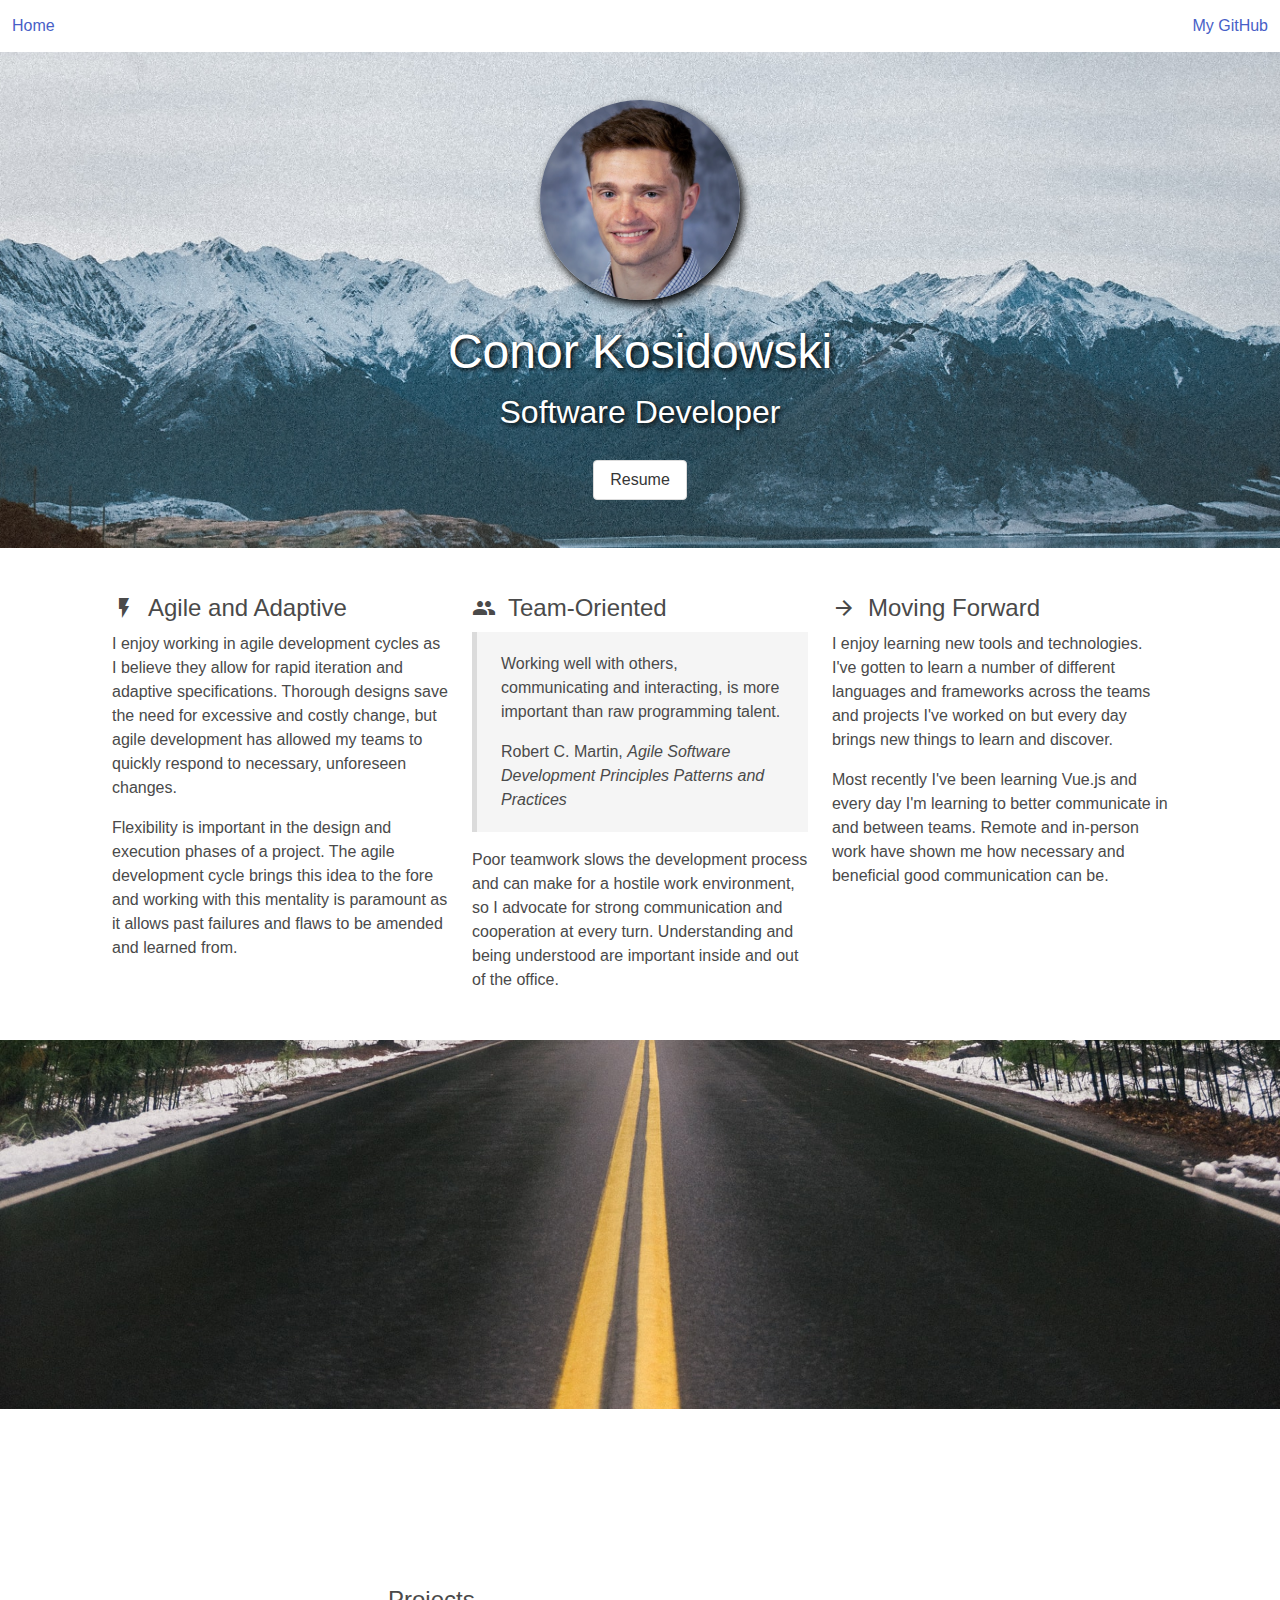
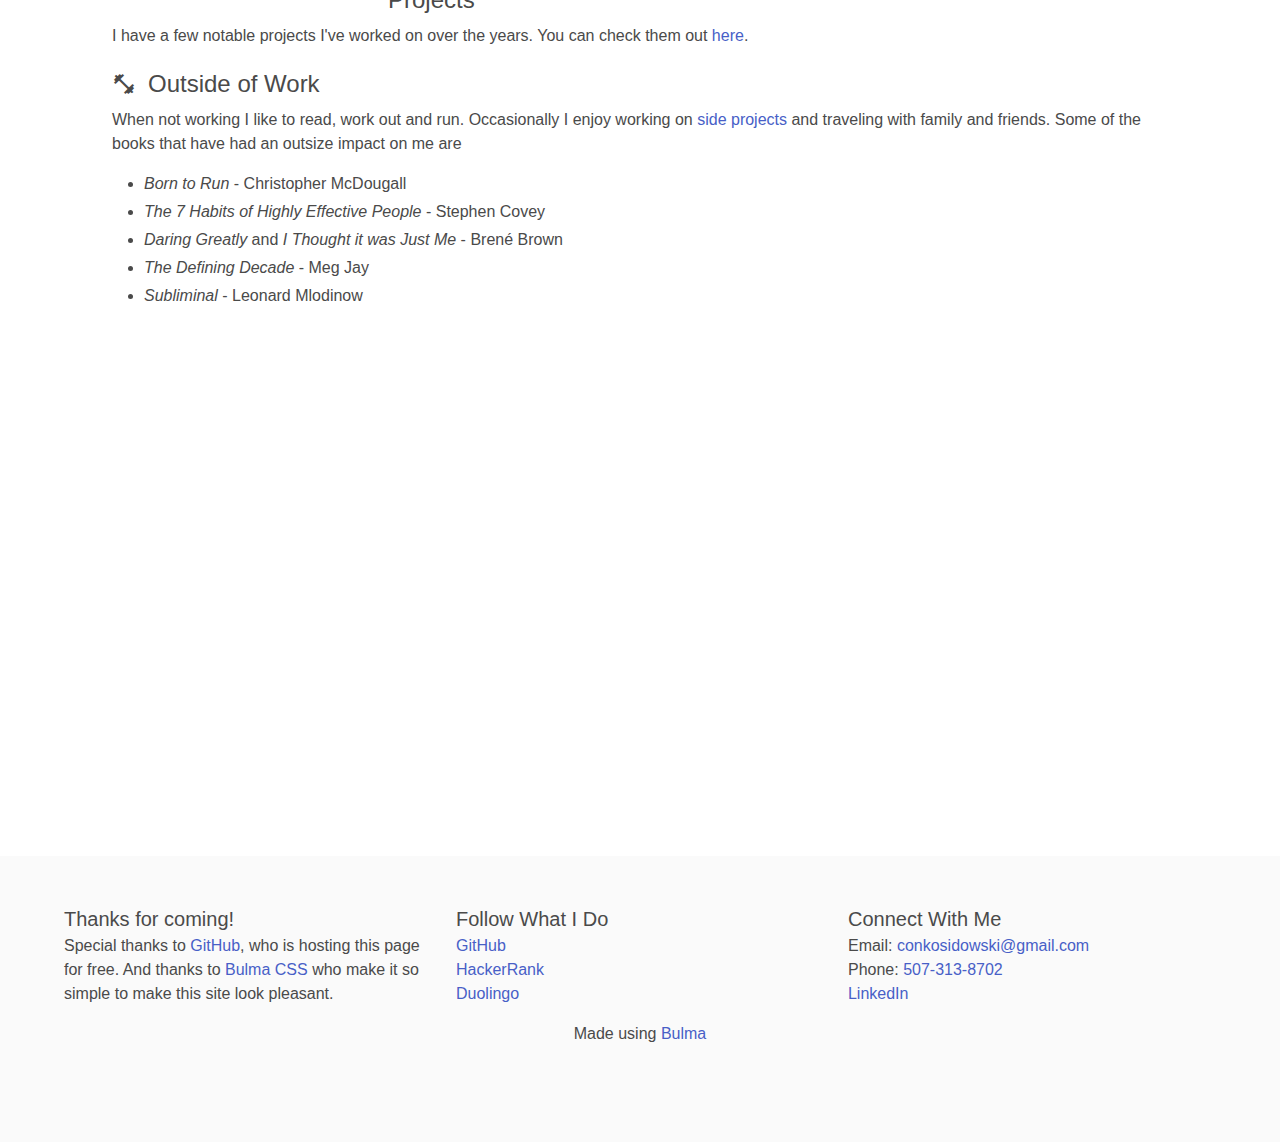
==== index.html @ e5a8d308 "Adding some text to the home page" ====
<!DOCTYPE html>
<html lang="en">
<head>
    <meta charset="UTF-8">
    <meta name="viewport"
          content="width=device-width, initial-scale=1.0, user-scalable=0, maximum-scale=1, minimum-scale=1">
    <title>Conor Kosidowski</title>

    <link href="https://fonts.googleapis.com/icon?family=Material+Icons" rel="stylesheet">
    <link href="css/site.css" type="text/css" rel="stylesheet"/>
</head>
<body>
<nav class="navbar" id="conor-navbar" role="navigation">
    <div class="navbar-brand">
        <a href="index.html" class="navbar-item">Home</a>
    </div>
    <div class="navbar-menu">
        <div class="navbar-start"></div>
        <div class="navbar-end">
            <div class="navbar-item">
                <ul class="right hide-on-med-and-down">
                    <li><a href="https://www.github.com/ckosidow">My GitHub</a></li>
                </ul>
            </div>
        </div>
    </div>
</nav>

<div class="is-parallax" id="home-top-banner">
    <div class="section">
        <div class="container">
            <img id=home-personal-photo src="images/conor-edited.png">
            <div class="is-flex is-justify-content-center has-text-centered title-text pt-4">
                <h1 class="has-text-white is-size-1">Conor Kosidowski</h1>
            </div>
            <div class="is-flex is-justify-content-center has-text-centered title-text">
                <h5 class="has-text-white is-size-3">Software Developer</h5>
            </div>
            <div class="is-flex is-justify-content-center pt-5">
                <a href="Resume_Conor_Kosidowski.pdf" id="download-button"
                   class="button">Resume</a>
            </div>
        </div>
    </div>
</div>

<div class="container">
    <div class="section">
        <div class="columns is-mobile is-multiline">
            <div class="column is-4-desktop is-12-mobile">
                <div class="icon-block">
                    <h5 class="icon-text is-size-4 pb-3">
                        <i class="material-icons">flash_on</i>
                        <span class="pl-3">Agile and Adaptive</span>
                    </h5>

                    <div class="content">
                        <p>
                            I enjoy working in agile development cycles as I believe they allow for rapid iteration
                            and adaptive specifications. Thorough designs save the need for excessive and costly
                            change, but agile development has allowed my teams to quickly respond to necessary,
                            unforeseen changes.
                        </p>
                        <p>
                            Flexibility is important in the design and execution phases of a project. The agile
                            development cycle brings this idea to the fore and working with this mentality is
                            paramount as it allows past failures and flaws to be amended and learned from.
                        </p>
                    </div>
                </div>
            </div>

            <div class="column is-4-desktop is-12-mobile">
                <div class="icon-block">
                    <h5 class="icon-text is-size-4 pb-3">
                        <i class="material-icons">group</i>
                        <span class="pl-3">Team-Oriented</span>
                    </h5>

                    <div class="content">
                        <blockquote>
                            <p>
                                Working well with others, communicating and interacting,
                                is more important than raw programming
                                talent.
                            </p>
                            Robert C. Martin, <em>Agile Software Development
                            Principles Patterns and
                            Practices</em>
                        </blockquote>
                        <p>
                            Poor teamwork slows the development process and can make for a hostile work environment,
                            so I advocate for strong communication and cooperation at every turn. Understanding and
                            being understood are important inside and out of the office.
                        </p>
                    </div>
                </div>
            </div>

            <div class="column is-4-desktop is-12-mobile">
                <h5 class="icon-text is-size-4 pb-3">
                    <i class="material-icons">arrow_forward</i>
                    <span class="pl-3">Moving Forward</span>
                </h5>

                <div class="content">
                    <p class="light">
                        I enjoy learning new tools and technologies. I've gotten to learn a number of different
                        languages and frameworks across the teams and projects I've worked on but every day brings new
                        things to learn and discover.
                    </p>
                    <p>
                        Most recently I've been learning Vue.js and every day I'm learning to better communicate in
                        and between teams. Remote and in-person work have shown me how necessary and beneficial good
                        communication can be.
                    </p>
                </div>
            </div>
        </div>
    </div>
</div>

<div class="is-parallax" id="home-mid-banner">
</div>

<div class="container">
    <div class="section">
        <div class="columns is-multiline is-mobile">
            <div class="column is-12">
                <h5 class="icon-text is-size-4 pb-3">
                    <i class="material-icons">engineering</i>
                    <span class="pl-3">Projects</span>
                </h5>
                <p>
                    I have a few notable projects I've worked on over the years. You can check them out
                    <a href="projects.html">here</a>.
                </p>
            </div>
            <div class="column is-12">
                <h5 class="icon-text is-size-4 pb-3">
                    <i class="material-icons">fitness_center</i>
                    <span class="pl-3">Outside of Work</span>
                </h5>
                <div class="content">
                    <p>
                        When not working I like to read, work out and run. Occasionally I enjoy working on
                        <a href="projects.html">side projects</a> and traveling with family and friends. Some of the books
                        that have had an outsize impact on me are
                    </p>
                    <ul>
                        <li><em>Born to Run</em> - Christopher McDougall</li>
                        <li><em>The 7 Habits of Highly Effective People</em> - Stephen Covey</li>
                        <li><em>Daring Greatly</em> and <em>I Thought it was Just Me</em> - Brené Brown</li>
                        <li><em>The Defining Decade</em> - Meg Jay</li>
                        <li><em>Subliminal</em> - Leonard Mlodinow</li>
                    </ul>
                </div>
            </div>
        </div>
    </div>
</div>

<div class="is-parallax" id="home-bot-banner">
</div>

<footer class="footer">
    <div class="container">
        <div class="columns is-mobile is-multiline">
            <div class="column is-6-mobile is-4-tablet">
                <h5 class="is-size-5">Thanks for coming!</h5>
                <p>
                    Special thanks to <a class="white-text" href="https://www.github.com/">GitHub</a>, who is
                    hosting this
                    page for free. And thanks to <a class="white-text" href="https://bulma.io/">Bulma CSS</a>
                    who make it so simple to make this site look pleasant.
                </p>
            </div>
            <div class="column is-6-mobile is-4-tablet">
                <h5 class="is-size-5">Follow What I Do</h5>
                <ul>
                    <li><a href="https://www.github.com/ckosidow">GitHub</a></li>
                    <li><a href="https://www.hackerrank.com/conkosidowski">HackerRank</a></li>
                    <li><a href="https://www.duolingo.com/Conor838678">Duolingo</a></li>
                </ul>
            </div>
            <div class="column is-6-mobile is-4-tablet">
                <h5 class="is-size-5">Connect With Me</h5>
                <ul>
                    <li>Email: <a class="white-text" href="mailto:conkosidowski@gmail.com">
                        conkosidowski@gmail.com</a></li>
                    <li>Phone: <a class="white-text" href="tel:507-313-8702">507-313-8702</a></li>
                    <li><a href="https://www.linkedin.com/in/conor-kosidowski-09261a95/">LinkedIn
                    </a></li>
                </ul>
            </div>
        </div>
    </div>
    <div class="content pt-4 is-justify-content-center is-flex">
        <p>
            Made using <a href="https://bulma.io/">Bulma</a>
        </p>
    </div>
</footer>

<!--  Scripts-->
</body>
</html>
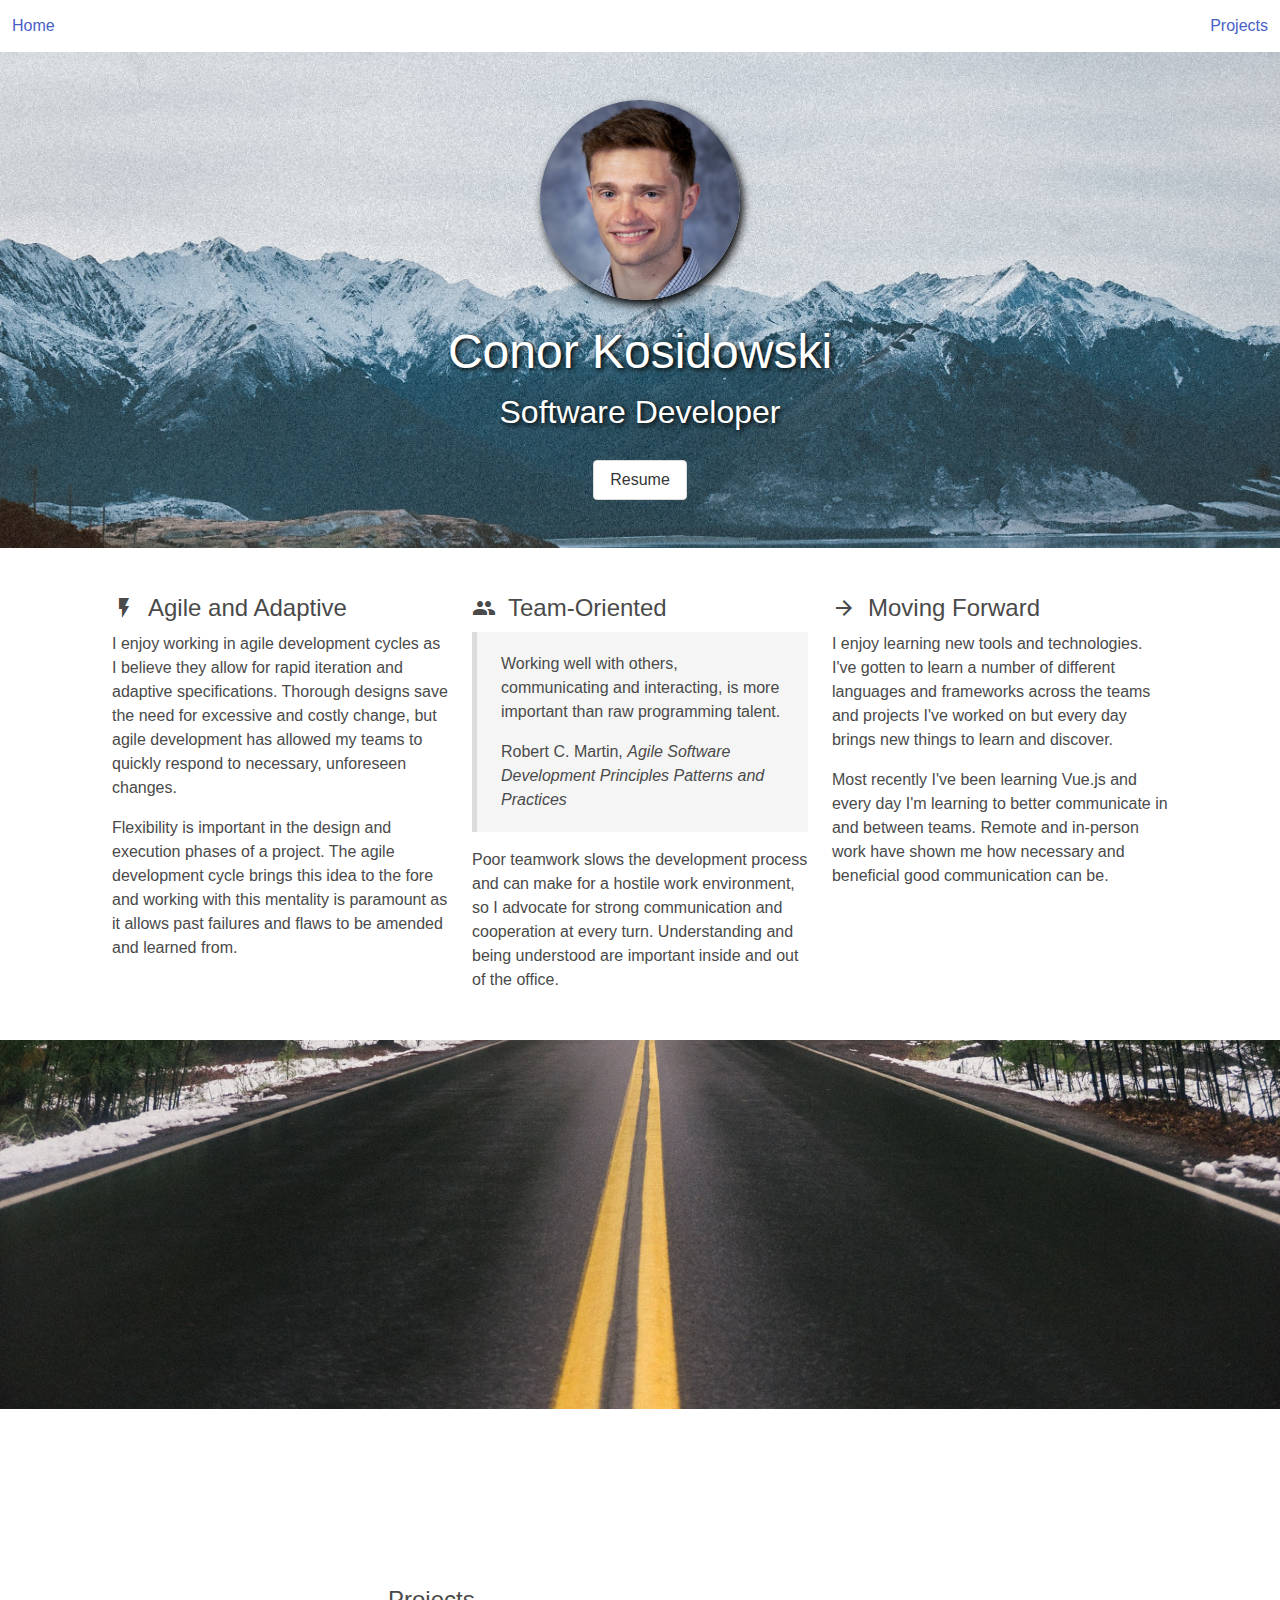
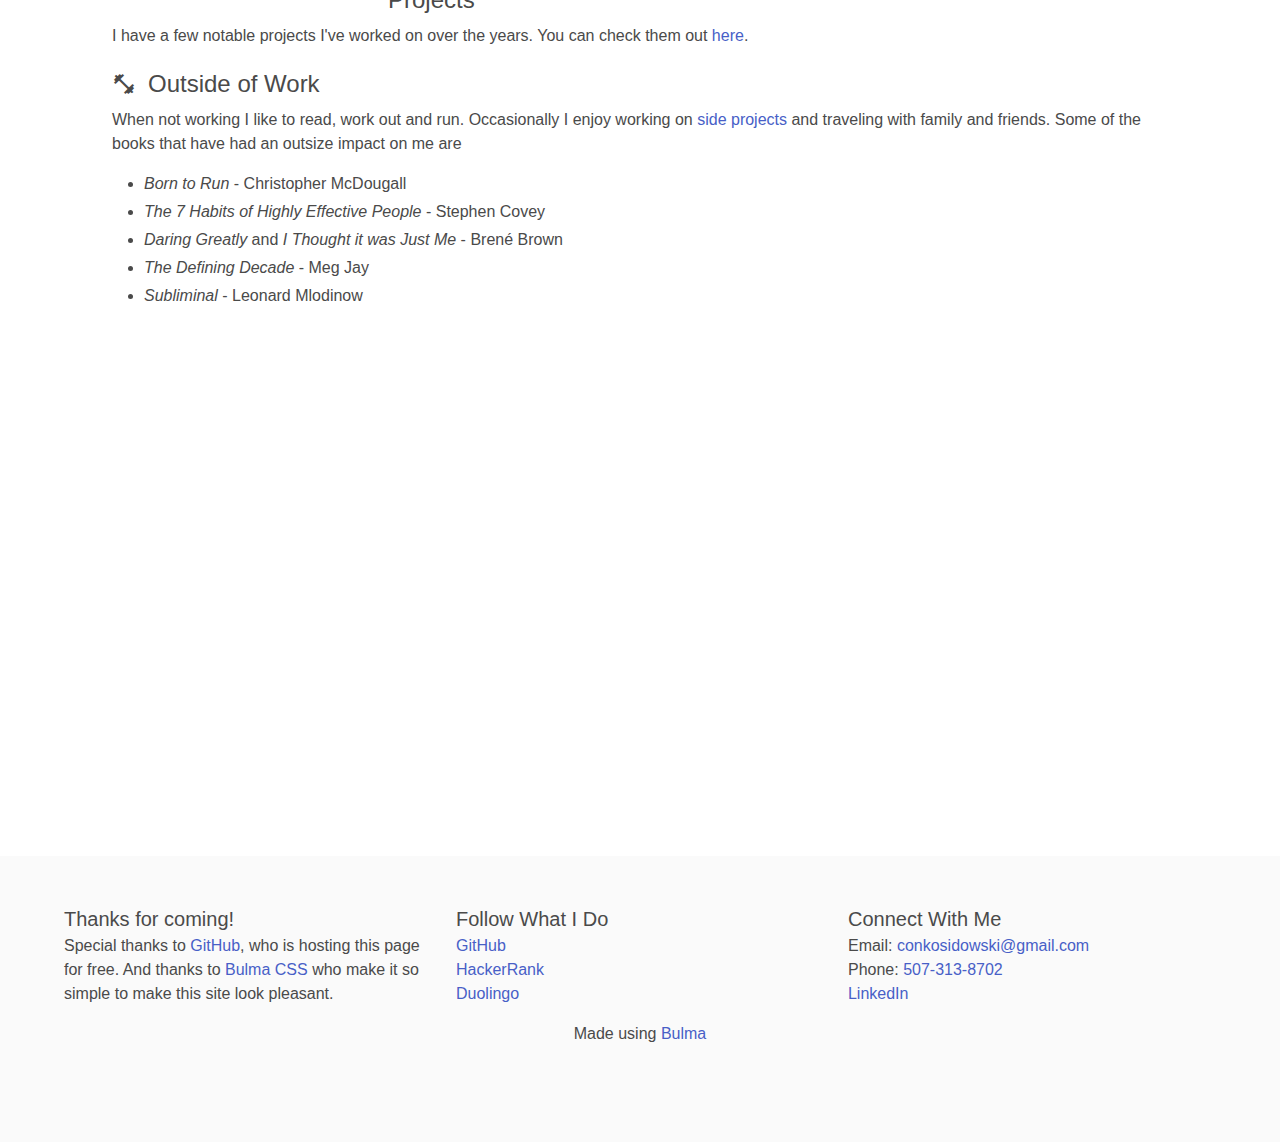
==== commit 1fd4b241: "Adding carousel to the project page" ====
--- a/index.html
+++ b/index.html
@@ -19,7 +19,7 @@
         <div class="navbar-end">
             <div class="navbar-item">
                 <ul class="right hide-on-med-and-down">
-                    <li><a href="https://www.github.com/ckosidow">My GitHub</a></li>
+                    <li><a href="projects.html">Projects</a></li>
                 </ul>
             </div>
         </div>
@@ -166,7 +166,7 @@
 <footer class="footer">
     <div class="container">
         <div class="columns is-mobile is-multiline">
-            <div class="column is-6-mobile is-4-tablet">
+            <div class="column is-12-mobile is-4-tablet">
                 <h5 class="is-size-5">Thanks for coming!</h5>
                 <p>
                     Special thanks to <a class="white-text" href="https://www.github.com/">GitHub</a>, who is
@@ -175,7 +175,7 @@
                     who make it so simple to make this site look pleasant.
                 </p>
             </div>
-            <div class="column is-6-mobile is-4-tablet">
+            <div class="column is-12-mobile is-4-tablet">
                 <h5 class="is-size-5">Follow What I Do</h5>
                 <ul>
                     <li><a href="https://www.github.com/ckosidow">GitHub</a></li>
@@ -183,7 +183,7 @@
                     <li><a href="https://www.duolingo.com/Conor838678">Duolingo</a></li>
                 </ul>
             </div>
-            <div class="column is-6-mobile is-4-tablet">
+            <div class="column is-12-mobile is-4-tablet">
                 <h5 class="is-size-5">Connect With Me</h5>
                 <ul>
                     <li>Email: <a class="white-text" href="mailto:conkosidowski@gmail.com">
--- a/css/site.css
+++ b/css/site.css
@@ -14137,11 +14137,21 @@
 }
 
 /* line 3, ../../../WebstormProjects/ckosidow.github.io/sass/site.sass */
+* {
+  scrollbar-width: none;
+}
+
+/* line 6, ../../../WebstormProjects/ckosidow.github.io/sass/site.sass */
+*::-webkit-scrollbar {
+  display: none;
+}
+
+/* line 9, ../../../WebstormProjects/ckosidow.github.io/sass/site.sass */
 .title-text {
   text-shadow: 2px 2px 5px black;
 }
 
-/* line 6, ../../../WebstormProjects/ckosidow.github.io/sass/site.sass */
+/* line 12, ../../../WebstormProjects/ckosidow.github.io/sass/site.sass */
 .is-parallax {
   background-attachment: fixed;
   background-position: center;
@@ -14149,13 +14159,92 @@
   background-size: cover;
 }
 
-/* line 12, ../../../WebstormProjects/ckosidow.github.io/sass/site.sass */
+/* line 18, ../../../WebstormProjects/ckosidow.github.io/sass/site.sass */
+.carousel-container {
+  -ms-overflow-style: none;
+  position: relative;
+}
+
+/* line 22, ../../../WebstormProjects/ckosidow.github.io/sass/site.sass */
+.carousel-container .carousel {
+  overflow: scroll;
+  scroll-snap-type: x mandatory;
+  scroll-behavior: smooth;
+}
+
+/* line 28, ../../../WebstormProjects/ckosidow.github.io/sass/site.sass */
+.carousel-container .carousel::before, .carousel-container .carousel::after {
+  pointer-events: none;
+  padding-top: 1rem;
+  padding-bottom: 1rem;
+  text-align: center;
+  width: 2rem;
+}
+
+/* line 35, ../../../WebstormProjects/ckosidow.github.io/sass/site.sass */
+.carousel-container .carousel::before {
+  content: '<';
+}
+
+/* line 38, ../../../WebstormProjects/ckosidow.github.io/sass/site.sass */
+.carousel-container .carousel::after {
+  content: '>';
+}
+
+/* line 41, ../../../WebstormProjects/ckosidow.github.io/sass/site.sass */
+.carousel-next, .carousel-prev {
+  font-size: 0;
+  display: block;
+  position: absolute;
+  height: 4rem;
+  width: 3rem;
+}
+
+/* line 48, ../../../WebstormProjects/ckosidow.github.io/sass/site.sass */
+.carousel::before, .carousel::after, .carousel-next, .carousel-prev {
+  position: absolute;
+  top: 35%;
+}
+
+/* line 52, ../../../WebstormProjects/ckosidow.github.io/sass/site.sass */
+.carousel::before, .carousel-prev {
+  left: 0;
+}
+
+/* line 55, ../../../WebstormProjects/ckosidow.github.io/sass/site.sass */
+.carousel::after, .carousel-next {
+  right: 0;
+}
+
+/* line 58, ../../../WebstormProjects/ckosidow.github.io/sass/site.sass */
+.carousel-snapper {
+  position: absolute;
+  top: 0;
+  left: 0;
+  width: 100%;
+  height: 100%;
+  scroll-snap-align: center;
+  pointer-events: none;
+}
+
+/* line 67, ../../../WebstormProjects/ckosidow.github.io/sass/site.sass */
+.carousel-slide {
+  position: relative;
+  padding: 0;
+}
+
+/* line 71, ../../../WebstormProjects/ckosidow.github.io/sass/site.sass */
+.carousel-slide-content {
+  padding: 3rem;
+}
+
+/* line 74, ../../../WebstormProjects/ckosidow.github.io/sass/site.sass */
 #conor-navbar {
   position: sticky;
   top: 0;
 }
 
-/* line 16, ../../../WebstormProjects/ckosidow.github.io/sass/site.sass */
+/* line 78, ../../../WebstormProjects/ckosidow.github.io/sass/site.sass */
 #home-personal-photo {
   border-radius: 50%;
   display: flex;
@@ -14164,25 +14253,25 @@
   box-shadow: 3px 5px 10px black;
 }
 
-/* line 23, ../../../WebstormProjects/ckosidow.github.io/sass/site.sass */
+/* line 85, ../../../WebstormProjects/ckosidow.github.io/sass/site.sass */
 #home-top-banner {
   background-image: url("../images/tobias-tullius-QTEZfr5xKF8-unsplash.jpg");
 }
 
-/* line 26, ../../../WebstormProjects/ckosidow.github.io/sass/site.sass */
+/* line 88, ../../../WebstormProjects/ckosidow.github.io/sass/site.sass */
 #home-mid-banner {
   background-image: url("../images/connor-mcsheffrey-MIspM6HIit8-unsplash (1).jpg");
   height: 500px;
 }
 
-/* line 30, ../../../WebstormProjects/ckosidow.github.io/sass/site.sass */
+/* line 92, ../../../WebstormProjects/ckosidow.github.io/sass/site.sass */
 #home-bot-banner {
   background-image: url("../images/aga-putra-P_p4NGz5Cb4-unsplash.jpg");
   height: 500px;
 }
 
 @media screen and (max-device-width: 1023px) {
-  /* line 35, ../../../WebstormProjects/ckosidow.github.io/sass/site.sass */
+  /* line 97, ../../../WebstormProjects/ckosidow.github.io/sass/site.sass */
   .is-parallax {
     background-attachment: scroll;
   }
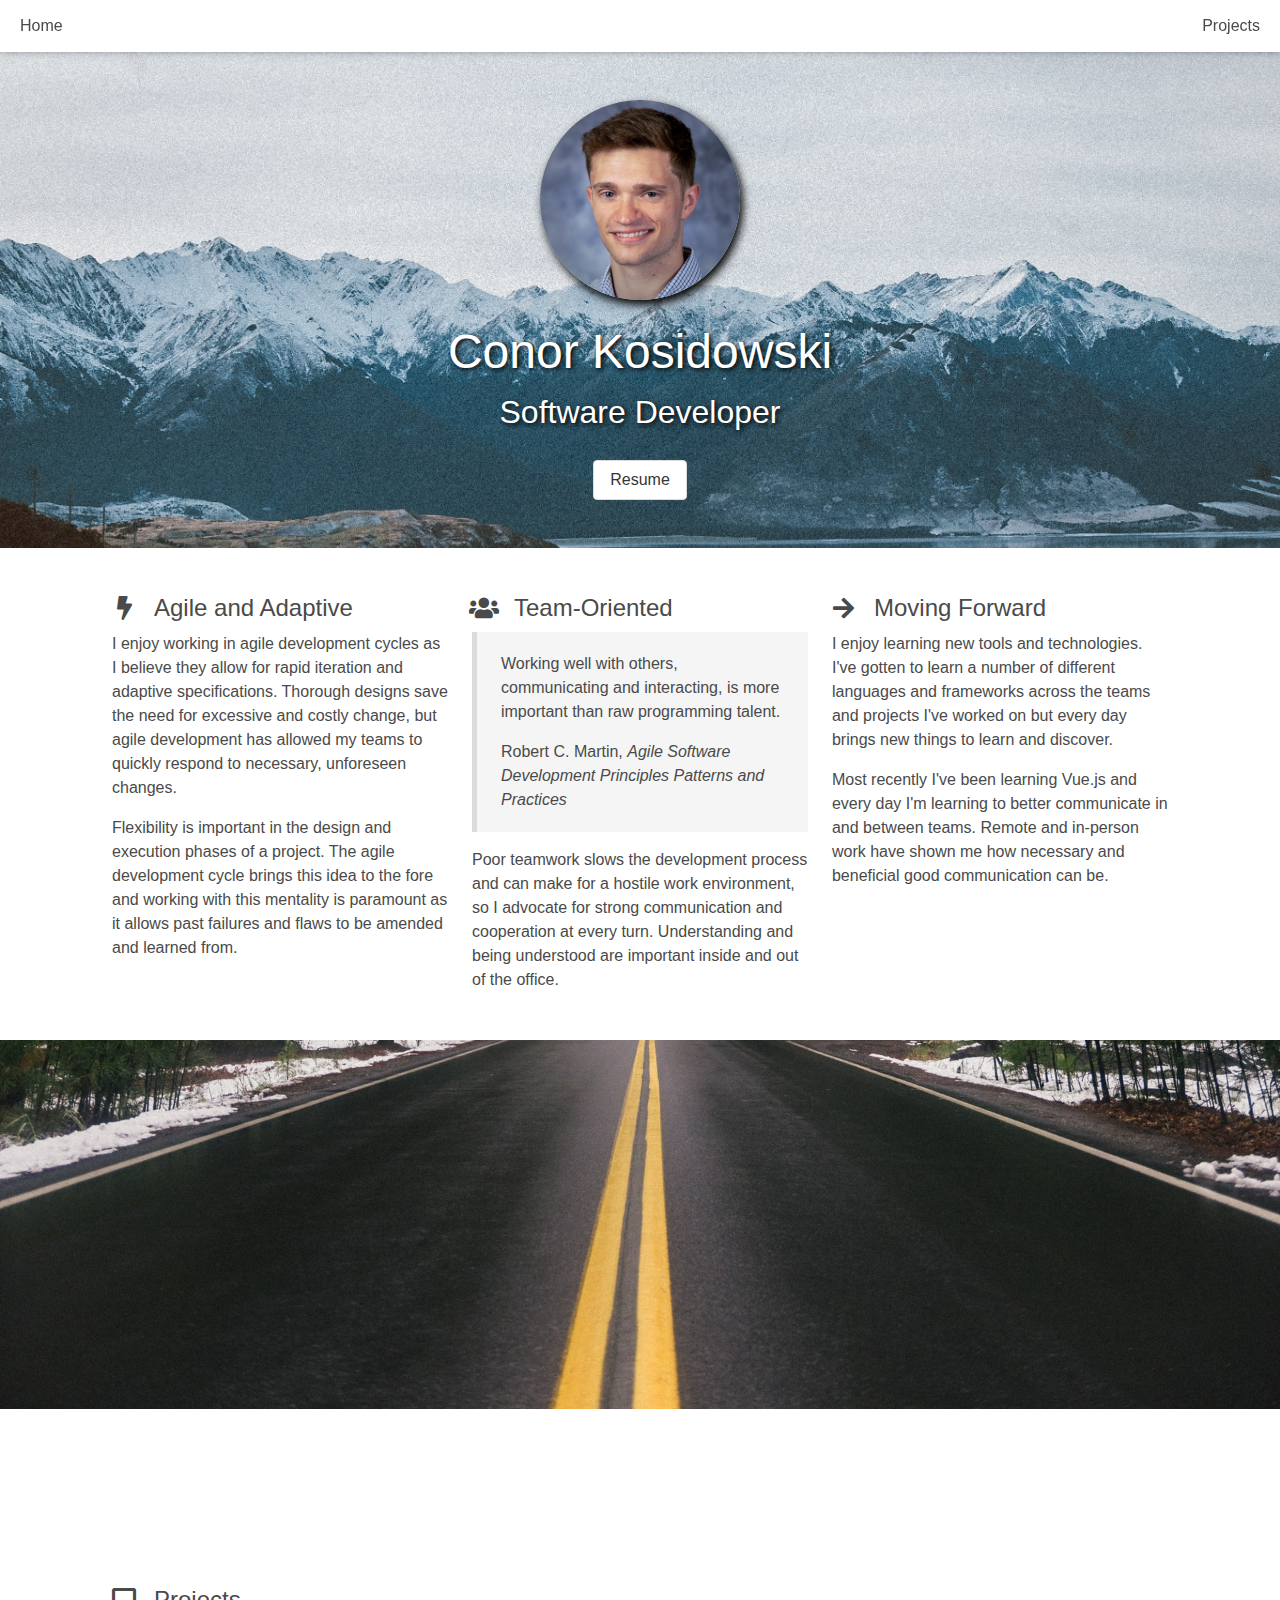
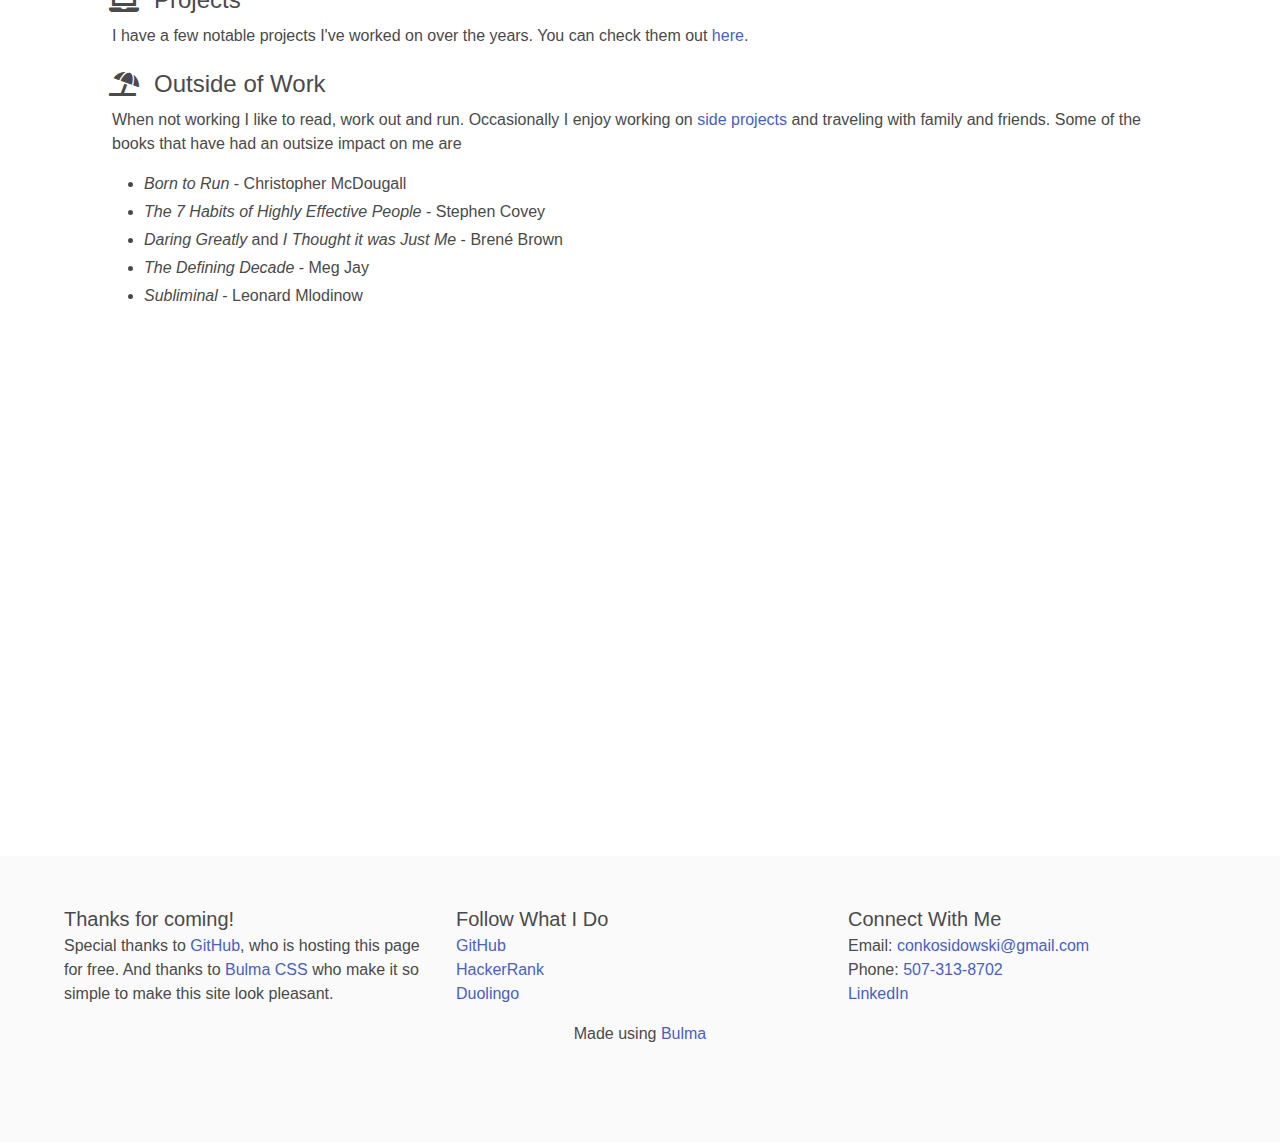
==== commit ef83663e: "Using font awesome instead of material icons - Making the controls on the project page more prominen" ====
--- a/index.html
+++ b/index.html
@@ -6,22 +6,17 @@
           content="width=device-width, initial-scale=1.0, user-scalable=0, maximum-scale=1, minimum-scale=1">
     <title>Conor Kosidowski</title>
 
-    <link href="https://fonts.googleapis.com/icon?family=Material+Icons" rel="stylesheet">
     <link href="css/site.css" type="text/css" rel="stylesheet"/>
 </head>
 <body>
-<nav class="navbar" id="conor-navbar" role="navigation">
+<nav class="navbar px-2" id="conor-navbar" role="navigation">
     <div class="navbar-brand">
         <a href="index.html" class="navbar-item">Home</a>
     </div>
     <div class="navbar-menu">
         <div class="navbar-start"></div>
         <div class="navbar-end">
-            <div class="navbar-item">
-                <ul class="right hide-on-med-and-down">
-                    <li><a href="projects.html">Projects</a></li>
-                </ul>
-            </div>
+            <a href="projects.html" class="navbar-item">Projects</a>
         </div>
     </div>
 </nav>
@@ -50,10 +45,11 @@
             <div class="column is-4-desktop is-12-mobile">
                 <div class="icon-block">
                     <h5 class="icon-text is-size-4 pb-3">
-                        <i class="material-icons">flash_on</i>
+                        <i class="icon">
+                            <span class="fa fa-bolt"></span>
+                        </i>
                         <span class="pl-3">Agile and Adaptive</span>
                     </h5>
-
                     <div class="content">
                         <p>
                             I enjoy working in agile development cycles as I believe they allow for rapid iteration
@@ -73,7 +69,9 @@
             <div class="column is-4-desktop is-12-mobile">
                 <div class="icon-block">
                     <h5 class="icon-text is-size-4 pb-3">
-                        <i class="material-icons">group</i>
+                        <i class="icon">
+                            <span class="fa fa-users"></span>
+                        </i>
                         <span class="pl-3">Team-Oriented</span>
                     </h5>
 
@@ -99,7 +97,9 @@
 
             <div class="column is-4-desktop is-12-mobile">
                 <h5 class="icon-text is-size-4 pb-3">
-                    <i class="material-icons">arrow_forward</i>
+                    <i class="icon">
+                        <span class="fa fa-arrow-right"></span>
+                    </i>
                     <span class="pl-3">Moving Forward</span>
                 </h5>
 
@@ -128,7 +128,9 @@
         <div class="columns is-multiline is-mobile">
             <div class="column is-12">
                 <h5 class="icon-text is-size-4 pb-3">
-                    <i class="material-icons">engineering</i>
+                    <i class="icon">
+                        <span class="fa fa-laptop"></span>
+                    </i>
                     <span class="pl-3">Projects</span>
                 </h5>
                 <p>
@@ -138,7 +140,9 @@
             </div>
             <div class="column is-12">
                 <h5 class="icon-text is-size-4 pb-3">
-                    <i class="material-icons">fitness_center</i>
+                    <i class="icon">
+                        <span class="fa fa-umbrella-beach"></span>
+                    </i>
                     <span class="pl-3">Outside of Work</span>
                 </h5>
                 <div class="content">
--- a/css/site.css
+++ b/css/site.css
@@ -14136,87 +14136,7691 @@
   padding: 3rem 1.5rem 6rem;
 }
 
-/* line 3, ../../../WebstormProjects/ckosidow.github.io/sass/site.sass */
+/*!
+ * Font Awesome Free 5.15.3 by @fontawesome - https://fontawesome.com
+ * License - https://fontawesome.com/license/free (Icons: CC BY 4.0, Fonts: SIL OFL 1.1, Code: MIT License)
+ */
+/* line 4, ../../../WebstormProjects/ckosidow.github.io/sass/font-awesome/scss/_core.scss */
+.fa,
+.fas,
+.far,
+.fal,
+.fad,
+.fab {
+  -moz-osx-font-smoothing: grayscale;
+  -webkit-font-smoothing: antialiased;
+  display: inline-block;
+  font-style: normal;
+  font-variant: normal;
+  text-rendering: auto;
+  line-height: 1;
+}
+
+/* line 5, ../../../WebstormProjects/ckosidow.github.io/sass/font-awesome/scss/_larger.scss */
+.fa-lg {
+  font-size: 1.33333em;
+  line-height: 0.75em;
+  vertical-align: -.0667em;
+}
+
+/* line 11, ../../../WebstormProjects/ckosidow.github.io/sass/font-awesome/scss/_larger.scss */
+.fa-xs {
+  font-size: .75em;
+}
+
+/* line 15, ../../../WebstormProjects/ckosidow.github.io/sass/font-awesome/scss/_larger.scss */
+.fa-sm {
+  font-size: .875em;
+}
+
+/* line 20, ../../../WebstormProjects/ckosidow.github.io/sass/font-awesome/scss/_larger.scss */
+.fa-1x {
+  font-size: 1em;
+}
+
+/* line 20, ../../../WebstormProjects/ckosidow.github.io/sass/font-awesome/scss/_larger.scss */
+.fa-2x {
+  font-size: 2em;
+}
+
+/* line 20, ../../../WebstormProjects/ckosidow.github.io/sass/font-awesome/scss/_larger.scss */
+.fa-3x {
+  font-size: 3em;
+}
+
+/* line 20, ../../../WebstormProjects/ckosidow.github.io/sass/font-awesome/scss/_larger.scss */
+.fa-4x {
+  font-size: 4em;
+}
+
+/* line 20, ../../../WebstormProjects/ckosidow.github.io/sass/font-awesome/scss/_larger.scss */
+.fa-5x {
+  font-size: 5em;
+}
+
+/* line 20, ../../../WebstormProjects/ckosidow.github.io/sass/font-awesome/scss/_larger.scss */
+.fa-6x {
+  font-size: 6em;
+}
+
+/* line 20, ../../../WebstormProjects/ckosidow.github.io/sass/font-awesome/scss/_larger.scss */
+.fa-7x {
+  font-size: 7em;
+}
+
+/* line 20, ../../../WebstormProjects/ckosidow.github.io/sass/font-awesome/scss/_larger.scss */
+.fa-8x {
+  font-size: 8em;
+}
+
+/* line 20, ../../../WebstormProjects/ckosidow.github.io/sass/font-awesome/scss/_larger.scss */
+.fa-9x {
+  font-size: 9em;
+}
+
+/* line 20, ../../../WebstormProjects/ckosidow.github.io/sass/font-awesome/scss/_larger.scss */
+.fa-10x {
+  font-size: 10em;
+}
+
+/* line 3, ../../../WebstormProjects/ckosidow.github.io/sass/font-awesome/scss/_fixed-width.scss */
+.fa-fw {
+  text-align: center;
+  width: 1.25em;
+}
+
+/* line 4, ../../../WebstormProjects/ckosidow.github.io/sass/font-awesome/scss/_list.scss */
+.fa-ul {
+  list-style-type: none;
+  margin-left: 2.5em;
+  padding-left: 0;
+}
+
+/* line 9, ../../../WebstormProjects/ckosidow.github.io/sass/font-awesome/scss/_list.scss */
+.fa-ul > li {
+  position: relative;
+}
+
+/* line 12, ../../../WebstormProjects/ckosidow.github.io/sass/font-awesome/scss/_list.scss */
+.fa-li {
+  left: -2em;
+  position: absolute;
+  text-align: center;
+  width: 2em;
+  line-height: inherit;
+}
+
+/* line 4, ../../../WebstormProjects/ckosidow.github.io/sass/font-awesome/scss/_bordered-pulled.scss */
+.fa-border {
+  border: solid 0.08em #eee;
+  border-radius: .1em;
+  padding: .2em .25em .15em;
+}
+
+/* line 10, ../../../WebstormProjects/ckosidow.github.io/sass/font-awesome/scss/_bordered-pulled.scss */
+.fa-pull-left {
+  float: left;
+}
+
+/* line 11, ../../../WebstormProjects/ckosidow.github.io/sass/font-awesome/scss/_bordered-pulled.scss */
+.fa-pull-right {
+  float: right;
+}
+
+/* line 18, ../../../WebstormProjects/ckosidow.github.io/sass/font-awesome/scss/_bordered-pulled.scss */
+.fa.fa-pull-left,
+.fas.fa-pull-left,
+.far.fa-pull-left,
+.fal.fa-pull-left,
+.fab.fa-pull-left {
+  margin-right: .3em;
+}
+
+/* line 19, ../../../WebstormProjects/ckosidow.github.io/sass/font-awesome/scss/_bordered-pulled.scss */
+.fa.fa-pull-right,
+.fas.fa-pull-right,
+.far.fa-pull-right,
+.fal.fa-pull-right,
+.fab.fa-pull-right {
+  margin-left: .3em;
+}
+
+/* line 4, ../../../WebstormProjects/ckosidow.github.io/sass/font-awesome/scss/_animated.scss */
+.fa-spin {
+  animation: fa-spin 2s infinite linear;
+}
+
+/* line 8, ../../../WebstormProjects/ckosidow.github.io/sass/font-awesome/scss/_animated.scss */
+.fa-pulse {
+  animation: fa-spin 1s infinite steps(8);
+}
+
+@keyframes fa-spin {
+  0% {
+    transform: rotate(0deg);
+  }
+  100% {
+    transform: rotate(360deg);
+  }
+}
+
+/* line 4, ../../../WebstormProjects/ckosidow.github.io/sass/font-awesome/scss/_rotated-flipped.scss */
+.fa-rotate-90 {
+  -ms-filter: "progid:DXImageTransform.Microsoft.BasicImage(rotation=1)";
+  transform: rotate(90deg);
+}
+
+/* line 5, ../../../WebstormProjects/ckosidow.github.io/sass/font-awesome/scss/_rotated-flipped.scss */
+.fa-rotate-180 {
+  -ms-filter: "progid:DXImageTransform.Microsoft.BasicImage(rotation=2)";
+  transform: rotate(180deg);
+}
+
+/* line 6, ../../../WebstormProjects/ckosidow.github.io/sass/font-awesome/scss/_rotated-flipped.scss */
+.fa-rotate-270 {
+  -ms-filter: "progid:DXImageTransform.Microsoft.BasicImage(rotation=3)";
+  transform: rotate(270deg);
+}
+
+/* line 8, ../../../WebstormProjects/ckosidow.github.io/sass/font-awesome/scss/_rotated-flipped.scss */
+.fa-flip-horizontal {
+  -ms-filter: "progid:DXImageTransform.Microsoft.BasicImage(rotation=0, mirror=1)";
+  transform: scale(-1, 1);
+}
+
+/* line 9, ../../../WebstormProjects/ckosidow.github.io/sass/font-awesome/scss/_rotated-flipped.scss */
+.fa-flip-vertical {
+  -ms-filter: "progid:DXImageTransform.Microsoft.BasicImage(rotation=2, mirror=1)";
+  transform: scale(1, -1);
+}
+
+/* line 10, ../../../WebstormProjects/ckosidow.github.io/sass/font-awesome/scss/_rotated-flipped.scss */
+.fa-flip-both, .fa-flip-horizontal.fa-flip-vertical {
+  -ms-filter: "progid:DXImageTransform.Microsoft.BasicImage(rotation=2, mirror=1)";
+  transform: scale(-1, -1);
+}
+
+/* line 16, ../../../WebstormProjects/ckosidow.github.io/sass/font-awesome/scss/_rotated-flipped.scss */
+:root .fa-rotate-90,
+:root .fa-rotate-180,
+:root .fa-rotate-270,
+:root .fa-flip-horizontal,
+:root .fa-flip-vertical,
+:root .fa-flip-both {
+  filter: none;
+}
+
+/* line 4, ../../../WebstormProjects/ckosidow.github.io/sass/font-awesome/scss/_stacked.scss */
+.fa-stack {
+  display: inline-block;
+  height: 2em;
+  line-height: 2em;
+  position: relative;
+  vertical-align: middle;
+  width: 2.5em;
+}
+
+/* line 13, ../../../WebstormProjects/ckosidow.github.io/sass/font-awesome/scss/_stacked.scss */
+.fa-stack-1x,
+.fa-stack-2x {
+  left: 0;
+  position: absolute;
+  text-align: center;
+  width: 100%;
+}
+
+/* line 21, ../../../WebstormProjects/ckosidow.github.io/sass/font-awesome/scss/_stacked.scss */
+.fa-stack-1x {
+  line-height: inherit;
+}
+
+/* line 25, ../../../WebstormProjects/ckosidow.github.io/sass/font-awesome/scss/_stacked.scss */
+.fa-stack-2x {
+  font-size: 2em;
+}
+
+/* line 29, ../../../WebstormProjects/ckosidow.github.io/sass/font-awesome/scss/_stacked.scss */
+.fa-inverse {
+  color: #fff;
+}
+
+/* Font Awesome uses the Unicode Private Use Area (PUA) to ensure screen
+readers do not read off random characters that represent icons */
+/* line 4, ../../../WebstormProjects/ckosidow.github.io/sass/font-awesome/scss/_icons.scss */
+.fa-500px:before {
+  content: "\f26e";
+}
+
+/* line 5, ../../../WebstormProjects/ckosidow.github.io/sass/font-awesome/scss/_icons.scss */
+.fa-accessible-icon:before {
+  content: "\f368";
+}
+
+/* line 6, ../../../WebstormProjects/ckosidow.github.io/sass/font-awesome/scss/_icons.scss */
+.fa-accusoft:before {
+  content: "\f369";
+}
+
+/* line 7, ../../../WebstormProjects/ckosidow.github.io/sass/font-awesome/scss/_icons.scss */
+.fa-acquisitions-incorporated:before {
+  content: "\f6af";
+}
+
+/* line 8, ../../../WebstormProjects/ckosidow.github.io/sass/font-awesome/scss/_icons.scss */
+.fa-ad:before {
+  content: "\f641";
+}
+
+/* line 9, ../../../WebstormProjects/ckosidow.github.io/sass/font-awesome/scss/_icons.scss */
+.fa-address-book:before {
+  content: "\f2b9";
+}
+
+/* line 10, ../../../WebstormProjects/ckosidow.github.io/sass/font-awesome/scss/_icons.scss */
+.fa-address-card:before {
+  content: "\f2bb";
+}
+
+/* line 11, ../../../WebstormProjects/ckosidow.github.io/sass/font-awesome/scss/_icons.scss */
+.fa-adjust:before {
+  content: "\f042";
+}
+
+/* line 12, ../../../WebstormProjects/ckosidow.github.io/sass/font-awesome/scss/_icons.scss */
+.fa-adn:before {
+  content: "\f170";
+}
+
+/* line 13, ../../../WebstormProjects/ckosidow.github.io/sass/font-awesome/scss/_icons.scss */
+.fa-adversal:before {
+  content: "\f36a";
+}
+
+/* line 14, ../../../WebstormProjects/ckosidow.github.io/sass/font-awesome/scss/_icons.scss */
+.fa-affiliatetheme:before {
+  content: "\f36b";
+}
+
+/* line 15, ../../../WebstormProjects/ckosidow.github.io/sass/font-awesome/scss/_icons.scss */
+.fa-air-freshener:before {
+  content: "\f5d0";
+}
+
+/* line 16, ../../../WebstormProjects/ckosidow.github.io/sass/font-awesome/scss/_icons.scss */
+.fa-airbnb:before {
+  content: "\f834";
+}
+
+/* line 17, ../../../WebstormProjects/ckosidow.github.io/sass/font-awesome/scss/_icons.scss */
+.fa-algolia:before {
+  content: "\f36c";
+}
+
+/* line 18, ../../../WebstormProjects/ckosidow.github.io/sass/font-awesome/scss/_icons.scss */
+.fa-align-center:before {
+  content: "\f037";
+}
+
+/* line 19, ../../../WebstormProjects/ckosidow.github.io/sass/font-awesome/scss/_icons.scss */
+.fa-align-justify:before {
+  content: "\f039";
+}
+
+/* line 20, ../../../WebstormProjects/ckosidow.github.io/sass/font-awesome/scss/_icons.scss */
+.fa-align-left:before {
+  content: "\f036";
+}
+
+/* line 21, ../../../WebstormProjects/ckosidow.github.io/sass/font-awesome/scss/_icons.scss */
+.fa-align-right:before {
+  content: "\f038";
+}
+
+/* line 22, ../../../WebstormProjects/ckosidow.github.io/sass/font-awesome/scss/_icons.scss */
+.fa-alipay:before {
+  content: "\f642";
+}
+
+/* line 23, ../../../WebstormProjects/ckosidow.github.io/sass/font-awesome/scss/_icons.scss */
+.fa-allergies:before {
+  content: "\f461";
+}
+
+/* line 24, ../../../WebstormProjects/ckosidow.github.io/sass/font-awesome/scss/_icons.scss */
+.fa-amazon:before {
+  content: "\f270";
+}
+
+/* line 25, ../../../WebstormProjects/ckosidow.github.io/sass/font-awesome/scss/_icons.scss */
+.fa-amazon-pay:before {
+  content: "\f42c";
+}
+
+/* line 26, ../../../WebstormProjects/ckosidow.github.io/sass/font-awesome/scss/_icons.scss */
+.fa-ambulance:before {
+  content: "\f0f9";
+}
+
+/* line 27, ../../../WebstormProjects/ckosidow.github.io/sass/font-awesome/scss/_icons.scss */
+.fa-american-sign-language-interpreting:before {
+  content: "\f2a3";
+}
+
+/* line 28, ../../../WebstormProjects/ckosidow.github.io/sass/font-awesome/scss/_icons.scss */
+.fa-amilia:before {
+  content: "\f36d";
+}
+
+/* line 29, ../../../WebstormProjects/ckosidow.github.io/sass/font-awesome/scss/_icons.scss */
+.fa-anchor:before {
+  content: "\f13d";
+}
+
+/* line 30, ../../../WebstormProjects/ckosidow.github.io/sass/font-awesome/scss/_icons.scss */
+.fa-android:before {
+  content: "\f17b";
+}
+
+/* line 31, ../../../WebstormProjects/ckosidow.github.io/sass/font-awesome/scss/_icons.scss */
+.fa-angellist:before {
+  content: "\f209";
+}
+
+/* line 32, ../../../WebstormProjects/ckosidow.github.io/sass/font-awesome/scss/_icons.scss */
+.fa-angle-double-down:before {
+  content: "\f103";
+}
+
+/* line 33, ../../../WebstormProjects/ckosidow.github.io/sass/font-awesome/scss/_icons.scss */
+.fa-angle-double-left:before {
+  content: "\f100";
+}
+
+/* line 34, ../../../WebstormProjects/ckosidow.github.io/sass/font-awesome/scss/_icons.scss */
+.fa-angle-double-right:before {
+  content: "\f101";
+}
+
+/* line 35, ../../../WebstormProjects/ckosidow.github.io/sass/font-awesome/scss/_icons.scss */
+.fa-angle-double-up:before {
+  content: "\f102";
+}
+
+/* line 36, ../../../WebstormProjects/ckosidow.github.io/sass/font-awesome/scss/_icons.scss */
+.fa-angle-down:before {
+  content: "\f107";
+}
+
+/* line 37, ../../../WebstormProjects/ckosidow.github.io/sass/font-awesome/scss/_icons.scss */
+.fa-angle-left:before {
+  content: "\f104";
+}
+
+/* line 38, ../../../WebstormProjects/ckosidow.github.io/sass/font-awesome/scss/_icons.scss */
+.fa-angle-right:before {
+  content: "\f105";
+}
+
+/* line 39, ../../../WebstormProjects/ckosidow.github.io/sass/font-awesome/scss/_icons.scss */
+.fa-angle-up:before {
+  content: "\f106";
+}
+
+/* line 40, ../../../WebstormProjects/ckosidow.github.io/sass/font-awesome/scss/_icons.scss */
+.fa-angry:before {
+  content: "\f556";
+}
+
+/* line 41, ../../../WebstormProjects/ckosidow.github.io/sass/font-awesome/scss/_icons.scss */
+.fa-angrycreative:before {
+  content: "\f36e";
+}
+
+/* line 42, ../../../WebstormProjects/ckosidow.github.io/sass/font-awesome/scss/_icons.scss */
+.fa-angular:before {
+  content: "\f420";
+}
+
+/* line 43, ../../../WebstormProjects/ckosidow.github.io/sass/font-awesome/scss/_icons.scss */
+.fa-ankh:before {
+  content: "\f644";
+}
+
+/* line 44, ../../../WebstormProjects/ckosidow.github.io/sass/font-awesome/scss/_icons.scss */
+.fa-app-store:before {
+  content: "\f36f";
+}
+
+/* line 45, ../../../WebstormProjects/ckosidow.github.io/sass/font-awesome/scss/_icons.scss */
+.fa-app-store-ios:before {
+  content: "\f370";
+}
+
+/* line 46, ../../../WebstormProjects/ckosidow.github.io/sass/font-awesome/scss/_icons.scss */
+.fa-apper:before {
+  content: "\f371";
+}
+
+/* line 47, ../../../WebstormProjects/ckosidow.github.io/sass/font-awesome/scss/_icons.scss */
+.fa-apple:before {
+  content: "\f179";
+}
+
+/* line 48, ../../../WebstormProjects/ckosidow.github.io/sass/font-awesome/scss/_icons.scss */
+.fa-apple-alt:before {
+  content: "\f5d1";
+}
+
+/* line 49, ../../../WebstormProjects/ckosidow.github.io/sass/font-awesome/scss/_icons.scss */
+.fa-apple-pay:before {
+  content: "\f415";
+}
+
+/* line 50, ../../../WebstormProjects/ckosidow.github.io/sass/font-awesome/scss/_icons.scss */
+.fa-archive:before {
+  content: "\f187";
+}
+
+/* line 51, ../../../WebstormProjects/ckosidow.github.io/sass/font-awesome/scss/_icons.scss */
+.fa-archway:before {
+  content: "\f557";
+}
+
+/* line 52, ../../../WebstormProjects/ckosidow.github.io/sass/font-awesome/scss/_icons.scss */
+.fa-arrow-alt-circle-down:before {
+  content: "\f358";
+}
+
+/* line 53, ../../../WebstormProjects/ckosidow.github.io/sass/font-awesome/scss/_icons.scss */
+.fa-arrow-alt-circle-left:before {
+  content: "\f359";
+}
+
+/* line 54, ../../../WebstormProjects/ckosidow.github.io/sass/font-awesome/scss/_icons.scss */
+.fa-arrow-alt-circle-right:before {
+  content: "\f35a";
+}
+
+/* line 55, ../../../WebstormProjects/ckosidow.github.io/sass/font-awesome/scss/_icons.scss */
+.fa-arrow-alt-circle-up:before {
+  content: "\f35b";
+}
+
+/* line 56, ../../../WebstormProjects/ckosidow.github.io/sass/font-awesome/scss/_icons.scss */
+.fa-arrow-circle-down:before {
+  content: "\f0ab";
+}
+
+/* line 57, ../../../WebstormProjects/ckosidow.github.io/sass/font-awesome/scss/_icons.scss */
+.fa-arrow-circle-left:before {
+  content: "\f0a8";
+}
+
+/* line 58, ../../../WebstormProjects/ckosidow.github.io/sass/font-awesome/scss/_icons.scss */
+.fa-arrow-circle-right:before {
+  content: "\f0a9";
+}
+
+/* line 59, ../../../WebstormProjects/ckosidow.github.io/sass/font-awesome/scss/_icons.scss */
+.fa-arrow-circle-up:before {
+  content: "\f0aa";
+}
+
+/* line 60, ../../../WebstormProjects/ckosidow.github.io/sass/font-awesome/scss/_icons.scss */
+.fa-arrow-down:before {
+  content: "\f063";
+}
+
+/* line 61, ../../../WebstormProjects/ckosidow.github.io/sass/font-awesome/scss/_icons.scss */
+.fa-arrow-left:before {
+  content: "\f060";
+}
+
+/* line 62, ../../../WebstormProjects/ckosidow.github.io/sass/font-awesome/scss/_icons.scss */
+.fa-arrow-right:before {
+  content: "\f061";
+}
+
+/* line 63, ../../../WebstormProjects/ckosidow.github.io/sass/font-awesome/scss/_icons.scss */
+.fa-arrow-up:before {
+  content: "\f062";
+}
+
+/* line 64, ../../../WebstormProjects/ckosidow.github.io/sass/font-awesome/scss/_icons.scss */
+.fa-arrows-alt:before {
+  content: "\f0b2";
+}
+
+/* line 65, ../../../WebstormProjects/ckosidow.github.io/sass/font-awesome/scss/_icons.scss */
+.fa-arrows-alt-h:before {
+  content: "\f337";
+}
+
+/* line 66, ../../../WebstormProjects/ckosidow.github.io/sass/font-awesome/scss/_icons.scss */
+.fa-arrows-alt-v:before {
+  content: "\f338";
+}
+
+/* line 67, ../../../WebstormProjects/ckosidow.github.io/sass/font-awesome/scss/_icons.scss */
+.fa-artstation:before {
+  content: "\f77a";
+}
+
+/* line 68, ../../../WebstormProjects/ckosidow.github.io/sass/font-awesome/scss/_icons.scss */
+.fa-assistive-listening-systems:before {
+  content: "\f2a2";
+}
+
+/* line 69, ../../../WebstormProjects/ckosidow.github.io/sass/font-awesome/scss/_icons.scss */
+.fa-asterisk:before {
+  content: "\f069";
+}
+
+/* line 70, ../../../WebstormProjects/ckosidow.github.io/sass/font-awesome/scss/_icons.scss */
+.fa-asymmetrik:before {
+  content: "\f372";
+}
+
+/* line 71, ../../../WebstormProjects/ckosidow.github.io/sass/font-awesome/scss/_icons.scss */
+.fa-at:before {
+  content: "\f1fa";
+}
+
+/* line 72, ../../../WebstormProjects/ckosidow.github.io/sass/font-awesome/scss/_icons.scss */
+.fa-atlas:before {
+  content: "\f558";
+}
+
+/* line 73, ../../../WebstormProjects/ckosidow.github.io/sass/font-awesome/scss/_icons.scss */
+.fa-atlassian:before {
+  content: "\f77b";
+}
+
+/* line 74, ../../../WebstormProjects/ckosidow.github.io/sass/font-awesome/scss/_icons.scss */
+.fa-atom:before {
+  content: "\f5d2";
+}
+
+/* line 75, ../../../WebstormProjects/ckosidow.github.io/sass/font-awesome/scss/_icons.scss */
+.fa-audible:before {
+  content: "\f373";
+}
+
+/* line 76, ../../../WebstormProjects/ckosidow.github.io/sass/font-awesome/scss/_icons.scss */
+.fa-audio-description:before {
+  content: "\f29e";
+}
+
+/* line 77, ../../../WebstormProjects/ckosidow.github.io/sass/font-awesome/scss/_icons.scss */
+.fa-autoprefixer:before {
+  content: "\f41c";
+}
+
+/* line 78, ../../../WebstormProjects/ckosidow.github.io/sass/font-awesome/scss/_icons.scss */
+.fa-avianex:before {
+  content: "\f374";
+}
+
+/* line 79, ../../../WebstormProjects/ckosidow.github.io/sass/font-awesome/scss/_icons.scss */
+.fa-aviato:before {
+  content: "\f421";
+}
+
+/* line 80, ../../../WebstormProjects/ckosidow.github.io/sass/font-awesome/scss/_icons.scss */
+.fa-award:before {
+  content: "\f559";
+}
+
+/* line 81, ../../../WebstormProjects/ckosidow.github.io/sass/font-awesome/scss/_icons.scss */
+.fa-aws:before {
+  content: "\f375";
+}
+
+/* line 82, ../../../WebstormProjects/ckosidow.github.io/sass/font-awesome/scss/_icons.scss */
+.fa-baby:before {
+  content: "\f77c";
+}
+
+/* line 83, ../../../WebstormProjects/ckosidow.github.io/sass/font-awesome/scss/_icons.scss */
+.fa-baby-carriage:before {
+  content: "\f77d";
+}
+
+/* line 84, ../../../WebstormProjects/ckosidow.github.io/sass/font-awesome/scss/_icons.scss */
+.fa-backspace:before {
+  content: "\f55a";
+}
+
+/* line 85, ../../../WebstormProjects/ckosidow.github.io/sass/font-awesome/scss/_icons.scss */
+.fa-backward:before {
+  content: "\f04a";
+}
+
+/* line 86, ../../../WebstormProjects/ckosidow.github.io/sass/font-awesome/scss/_icons.scss */
+.fa-bacon:before {
+  content: "\f7e5";
+}
+
+/* line 87, ../../../WebstormProjects/ckosidow.github.io/sass/font-awesome/scss/_icons.scss */
+.fa-bacteria:before {
+  content: "\e059";
+}
+
+/* line 88, ../../../WebstormProjects/ckosidow.github.io/sass/font-awesome/scss/_icons.scss */
+.fa-bacterium:before {
+  content: "\e05a";
+}
+
+/* line 89, ../../../WebstormProjects/ckosidow.github.io/sass/font-awesome/scss/_icons.scss */
+.fa-bahai:before {
+  content: "\f666";
+}
+
+/* line 90, ../../../WebstormProjects/ckosidow.github.io/sass/font-awesome/scss/_icons.scss */
+.fa-balance-scale:before {
+  content: "\f24e";
+}
+
+/* line 91, ../../../WebstormProjects/ckosidow.github.io/sass/font-awesome/scss/_icons.scss */
+.fa-balance-scale-left:before {
+  content: "\f515";
+}
+
+/* line 92, ../../../WebstormProjects/ckosidow.github.io/sass/font-awesome/scss/_icons.scss */
+.fa-balance-scale-right:before {
+  content: "\f516";
+}
+
+/* line 93, ../../../WebstormProjects/ckosidow.github.io/sass/font-awesome/scss/_icons.scss */
+.fa-ban:before {
+  content: "\f05e";
+}
+
+/* line 94, ../../../WebstormProjects/ckosidow.github.io/sass/font-awesome/scss/_icons.scss */
+.fa-band-aid:before {
+  content: "\f462";
+}
+
+/* line 95, ../../../WebstormProjects/ckosidow.github.io/sass/font-awesome/scss/_icons.scss */
+.fa-bandcamp:before {
+  content: "\f2d5";
+}
+
+/* line 96, ../../../WebstormProjects/ckosidow.github.io/sass/font-awesome/scss/_icons.scss */
+.fa-barcode:before {
+  content: "\f02a";
+}
+
+/* line 97, ../../../WebstormProjects/ckosidow.github.io/sass/font-awesome/scss/_icons.scss */
+.fa-bars:before {
+  content: "\f0c9";
+}
+
+/* line 98, ../../../WebstormProjects/ckosidow.github.io/sass/font-awesome/scss/_icons.scss */
+.fa-baseball-ball:before {
+  content: "\f433";
+}
+
+/* line 99, ../../../WebstormProjects/ckosidow.github.io/sass/font-awesome/scss/_icons.scss */
+.fa-basketball-ball:before {
+  content: "\f434";
+}
+
+/* line 100, ../../../WebstormProjects/ckosidow.github.io/sass/font-awesome/scss/_icons.scss */
+.fa-bath:before {
+  content: "\f2cd";
+}
+
+/* line 101, ../../../WebstormProjects/ckosidow.github.io/sass/font-awesome/scss/_icons.scss */
+.fa-battery-empty:before {
+  content: "\f244";
+}
+
+/* line 102, ../../../WebstormProjects/ckosidow.github.io/sass/font-awesome/scss/_icons.scss */
+.fa-battery-full:before {
+  content: "\f240";
+}
+
+/* line 103, ../../../WebstormProjects/ckosidow.github.io/sass/font-awesome/scss/_icons.scss */
+.fa-battery-half:before {
+  content: "\f242";
+}
+
+/* line 104, ../../../WebstormProjects/ckosidow.github.io/sass/font-awesome/scss/_icons.scss */
+.fa-battery-quarter:before {
+  content: "\f243";
+}
+
+/* line 105, ../../../WebstormProjects/ckosidow.github.io/sass/font-awesome/scss/_icons.scss */
+.fa-battery-three-quarters:before {
+  content: "\f241";
+}
+
+/* line 106, ../../../WebstormProjects/ckosidow.github.io/sass/font-awesome/scss/_icons.scss */
+.fa-battle-net:before {
+  content: "\f835";
+}
+
+/* line 107, ../../../WebstormProjects/ckosidow.github.io/sass/font-awesome/scss/_icons.scss */
+.fa-bed:before {
+  content: "\f236";
+}
+
+/* line 108, ../../../WebstormProjects/ckosidow.github.io/sass/font-awesome/scss/_icons.scss */
+.fa-beer:before {
+  content: "\f0fc";
+}
+
+/* line 109, ../../../WebstormProjects/ckosidow.github.io/sass/font-awesome/scss/_icons.scss */
+.fa-behance:before {
+  content: "\f1b4";
+}
+
+/* line 110, ../../../WebstormProjects/ckosidow.github.io/sass/font-awesome/scss/_icons.scss */
+.fa-behance-square:before {
+  content: "\f1b5";
+}
+
+/* line 111, ../../../WebstormProjects/ckosidow.github.io/sass/font-awesome/scss/_icons.scss */
+.fa-bell:before {
+  content: "\f0f3";
+}
+
+/* line 112, ../../../WebstormProjects/ckosidow.github.io/sass/font-awesome/scss/_icons.scss */
+.fa-bell-slash:before {
+  content: "\f1f6";
+}
+
+/* line 113, ../../../WebstormProjects/ckosidow.github.io/sass/font-awesome/scss/_icons.scss */
+.fa-bezier-curve:before {
+  content: "\f55b";
+}
+
+/* line 114, ../../../WebstormProjects/ckosidow.github.io/sass/font-awesome/scss/_icons.scss */
+.fa-bible:before {
+  content: "\f647";
+}
+
+/* line 115, ../../../WebstormProjects/ckosidow.github.io/sass/font-awesome/scss/_icons.scss */
+.fa-bicycle:before {
+  content: "\f206";
+}
+
+/* line 116, ../../../WebstormProjects/ckosidow.github.io/sass/font-awesome/scss/_icons.scss */
+.fa-biking:before {
+  content: "\f84a";
+}
+
+/* line 117, ../../../WebstormProjects/ckosidow.github.io/sass/font-awesome/scss/_icons.scss */
+.fa-bimobject:before {
+  content: "\f378";
+}
+
+/* line 118, ../../../WebstormProjects/ckosidow.github.io/sass/font-awesome/scss/_icons.scss */
+.fa-binoculars:before {
+  content: "\f1e5";
+}
+
+/* line 119, ../../../WebstormProjects/ckosidow.github.io/sass/font-awesome/scss/_icons.scss */
+.fa-biohazard:before {
+  content: "\f780";
+}
+
+/* line 120, ../../../WebstormProjects/ckosidow.github.io/sass/font-awesome/scss/_icons.scss */
+.fa-birthday-cake:before {
+  content: "\f1fd";
+}
+
+/* line 121, ../../../WebstormProjects/ckosidow.github.io/sass/font-awesome/scss/_icons.scss */
+.fa-bitbucket:before {
+  content: "\f171";
+}
+
+/* line 122, ../../../WebstormProjects/ckosidow.github.io/sass/font-awesome/scss/_icons.scss */
+.fa-bitcoin:before {
+  content: "\f379";
+}
+
+/* line 123, ../../../WebstormProjects/ckosidow.github.io/sass/font-awesome/scss/_icons.scss */
+.fa-bity:before {
+  content: "\f37a";
+}
+
+/* line 124, ../../../WebstormProjects/ckosidow.github.io/sass/font-awesome/scss/_icons.scss */
+.fa-black-tie:before {
+  content: "\f27e";
+}
+
+/* line 125, ../../../WebstormProjects/ckosidow.github.io/sass/font-awesome/scss/_icons.scss */
+.fa-blackberry:before {
+  content: "\f37b";
+}
+
+/* line 126, ../../../WebstormProjects/ckosidow.github.io/sass/font-awesome/scss/_icons.scss */
+.fa-blender:before {
+  content: "\f517";
+}
+
+/* line 127, ../../../WebstormProjects/ckosidow.github.io/sass/font-awesome/scss/_icons.scss */
+.fa-blender-phone:before {
+  content: "\f6b6";
+}
+
+/* line 128, ../../../WebstormProjects/ckosidow.github.io/sass/font-awesome/scss/_icons.scss */
+.fa-blind:before {
+  content: "\f29d";
+}
+
+/* line 129, ../../../WebstormProjects/ckosidow.github.io/sass/font-awesome/scss/_icons.scss */
+.fa-blog:before {
+  content: "\f781";
+}
+
+/* line 130, ../../../WebstormProjects/ckosidow.github.io/sass/font-awesome/scss/_icons.scss */
+.fa-blogger:before {
+  content: "\f37c";
+}
+
+/* line 131, ../../../WebstormProjects/ckosidow.github.io/sass/font-awesome/scss/_icons.scss */
+.fa-blogger-b:before {
+  content: "\f37d";
+}
+
+/* line 132, ../../../WebstormProjects/ckosidow.github.io/sass/font-awesome/scss/_icons.scss */
+.fa-bluetooth:before {
+  content: "\f293";
+}
+
+/* line 133, ../../../WebstormProjects/ckosidow.github.io/sass/font-awesome/scss/_icons.scss */
+.fa-bluetooth-b:before {
+  content: "\f294";
+}
+
+/* line 134, ../../../WebstormProjects/ckosidow.github.io/sass/font-awesome/scss/_icons.scss */
+.fa-bold:before {
+  content: "\f032";
+}
+
+/* line 135, ../../../WebstormProjects/ckosidow.github.io/sass/font-awesome/scss/_icons.scss */
+.fa-bolt:before {
+  content: "\f0e7";
+}
+
+/* line 136, ../../../WebstormProjects/ckosidow.github.io/sass/font-awesome/scss/_icons.scss */
+.fa-bomb:before {
+  content: "\f1e2";
+}
+
+/* line 137, ../../../WebstormProjects/ckosidow.github.io/sass/font-awesome/scss/_icons.scss */
+.fa-bone:before {
+  content: "\f5d7";
+}
+
+/* line 138, ../../../WebstormProjects/ckosidow.github.io/sass/font-awesome/scss/_icons.scss */
+.fa-bong:before {
+  content: "\f55c";
+}
+
+/* line 139, ../../../WebstormProjects/ckosidow.github.io/sass/font-awesome/scss/_icons.scss */
+.fa-book:before {
+  content: "\f02d";
+}
+
+/* line 140, ../../../WebstormProjects/ckosidow.github.io/sass/font-awesome/scss/_icons.scss */
+.fa-book-dead:before {
+  content: "\f6b7";
+}
+
+/* line 141, ../../../WebstormProjects/ckosidow.github.io/sass/font-awesome/scss/_icons.scss */
+.fa-book-medical:before {
+  content: "\f7e6";
+}
+
+/* line 142, ../../../WebstormProjects/ckosidow.github.io/sass/font-awesome/scss/_icons.scss */
+.fa-book-open:before {
+  content: "\f518";
+}
+
+/* line 143, ../../../WebstormProjects/ckosidow.github.io/sass/font-awesome/scss/_icons.scss */
+.fa-book-reader:before {
+  content: "\f5da";
+}
+
+/* line 144, ../../../WebstormProjects/ckosidow.github.io/sass/font-awesome/scss/_icons.scss */
+.fa-bookmark:before {
+  content: "\f02e";
+}
+
+/* line 145, ../../../WebstormProjects/ckosidow.github.io/sass/font-awesome/scss/_icons.scss */
+.fa-bootstrap:before {
+  content: "\f836";
+}
+
+/* line 146, ../../../WebstormProjects/ckosidow.github.io/sass/font-awesome/scss/_icons.scss */
+.fa-border-all:before {
+  content: "\f84c";
+}
+
+/* line 147, ../../../WebstormProjects/ckosidow.github.io/sass/font-awesome/scss/_icons.scss */
+.fa-border-none:before {
+  content: "\f850";
+}
+
+/* line 148, ../../../WebstormProjects/ckosidow.github.io/sass/font-awesome/scss/_icons.scss */
+.fa-border-style:before {
+  content: "\f853";
+}
+
+/* line 149, ../../../WebstormProjects/ckosidow.github.io/sass/font-awesome/scss/_icons.scss */
+.fa-bowling-ball:before {
+  content: "\f436";
+}
+
+/* line 150, ../../../WebstormProjects/ckosidow.github.io/sass/font-awesome/scss/_icons.scss */
+.fa-box:before {
+  content: "\f466";
+}
+
+/* line 151, ../../../WebstormProjects/ckosidow.github.io/sass/font-awesome/scss/_icons.scss */
+.fa-box-open:before {
+  content: "\f49e";
+}
+
+/* line 152, ../../../WebstormProjects/ckosidow.github.io/sass/font-awesome/scss/_icons.scss */
+.fa-box-tissue:before {
+  content: "\e05b";
+}
+
+/* line 153, ../../../WebstormProjects/ckosidow.github.io/sass/font-awesome/scss/_icons.scss */
+.fa-boxes:before {
+  content: "\f468";
+}
+
+/* line 154, ../../../WebstormProjects/ckosidow.github.io/sass/font-awesome/scss/_icons.scss */
+.fa-braille:before {
+  content: "\f2a1";
+}
+
+/* line 155, ../../../WebstormProjects/ckosidow.github.io/sass/font-awesome/scss/_icons.scss */
+.fa-brain:before {
+  content: "\f5dc";
+}
+
+/* line 156, ../../../WebstormProjects/ckosidow.github.io/sass/font-awesome/scss/_icons.scss */
+.fa-bread-slice:before {
+  content: "\f7ec";
+}
+
+/* line 157, ../../../WebstormProjects/ckosidow.github.io/sass/font-awesome/scss/_icons.scss */
+.fa-briefcase:before {
+  content: "\f0b1";
+}
+
+/* line 158, ../../../WebstormProjects/ckosidow.github.io/sass/font-awesome/scss/_icons.scss */
+.fa-briefcase-medical:before {
+  content: "\f469";
+}
+
+/* line 159, ../../../WebstormProjects/ckosidow.github.io/sass/font-awesome/scss/_icons.scss */
+.fa-broadcast-tower:before {
+  content: "\f519";
+}
+
+/* line 160, ../../../WebstormProjects/ckosidow.github.io/sass/font-awesome/scss/_icons.scss */
+.fa-broom:before {
+  content: "\f51a";
+}
+
+/* line 161, ../../../WebstormProjects/ckosidow.github.io/sass/font-awesome/scss/_icons.scss */
+.fa-brush:before {
+  content: "\f55d";
+}
+
+/* line 162, ../../../WebstormProjects/ckosidow.github.io/sass/font-awesome/scss/_icons.scss */
+.fa-btc:before {
+  content: "\f15a";
+}
+
+/* line 163, ../../../WebstormProjects/ckosidow.github.io/sass/font-awesome/scss/_icons.scss */
+.fa-buffer:before {
+  content: "\f837";
+}
+
+/* line 164, ../../../WebstormProjects/ckosidow.github.io/sass/font-awesome/scss/_icons.scss */
+.fa-bug:before {
+  content: "\f188";
+}
+
+/* line 165, ../../../WebstormProjects/ckosidow.github.io/sass/font-awesome/scss/_icons.scss */
+.fa-building:before {
+  content: "\f1ad";
+}
+
+/* line 166, ../../../WebstormProjects/ckosidow.github.io/sass/font-awesome/scss/_icons.scss */
+.fa-bullhorn:before {
+  content: "\f0a1";
+}
+
+/* line 167, ../../../WebstormProjects/ckosidow.github.io/sass/font-awesome/scss/_icons.scss */
+.fa-bullseye:before {
+  content: "\f140";
+}
+
+/* line 168, ../../../WebstormProjects/ckosidow.github.io/sass/font-awesome/scss/_icons.scss */
+.fa-burn:before {
+  content: "\f46a";
+}
+
+/* line 169, ../../../WebstormProjects/ckosidow.github.io/sass/font-awesome/scss/_icons.scss */
+.fa-buromobelexperte:before {
+  content: "\f37f";
+}
+
+/* line 170, ../../../WebstormProjects/ckosidow.github.io/sass/font-awesome/scss/_icons.scss */
+.fa-bus:before {
+  content: "\f207";
+}
+
+/* line 171, ../../../WebstormProjects/ckosidow.github.io/sass/font-awesome/scss/_icons.scss */
+.fa-bus-alt:before {
+  content: "\f55e";
+}
+
+/* line 172, ../../../WebstormProjects/ckosidow.github.io/sass/font-awesome/scss/_icons.scss */
+.fa-business-time:before {
+  content: "\f64a";
+}
+
+/* line 173, ../../../WebstormProjects/ckosidow.github.io/sass/font-awesome/scss/_icons.scss */
+.fa-buy-n-large:before {
+  content: "\f8a6";
+}
+
+/* line 174, ../../../WebstormProjects/ckosidow.github.io/sass/font-awesome/scss/_icons.scss */
+.fa-buysellads:before {
+  content: "\f20d";
+}
+
+/* line 175, ../../../WebstormProjects/ckosidow.github.io/sass/font-awesome/scss/_icons.scss */
+.fa-calculator:before {
+  content: "\f1ec";
+}
+
+/* line 176, ../../../WebstormProjects/ckosidow.github.io/sass/font-awesome/scss/_icons.scss */
+.fa-calendar:before {
+  content: "\f133";
+}
+
+/* line 177, ../../../WebstormProjects/ckosidow.github.io/sass/font-awesome/scss/_icons.scss */
+.fa-calendar-alt:before {
+  content: "\f073";
+}
+
+/* line 178, ../../../WebstormProjects/ckosidow.github.io/sass/font-awesome/scss/_icons.scss */
+.fa-calendar-check:before {
+  content: "\f274";
+}
+
+/* line 179, ../../../WebstormProjects/ckosidow.github.io/sass/font-awesome/scss/_icons.scss */
+.fa-calendar-day:before {
+  content: "\f783";
+}
+
+/* line 180, ../../../WebstormProjects/ckosidow.github.io/sass/font-awesome/scss/_icons.scss */
+.fa-calendar-minus:before {
+  content: "\f272";
+}
+
+/* line 181, ../../../WebstormProjects/ckosidow.github.io/sass/font-awesome/scss/_icons.scss */
+.fa-calendar-plus:before {
+  content: "\f271";
+}
+
+/* line 182, ../../../WebstormProjects/ckosidow.github.io/sass/font-awesome/scss/_icons.scss */
+.fa-calendar-times:before {
+  content: "\f273";
+}
+
+/* line 183, ../../../WebstormProjects/ckosidow.github.io/sass/font-awesome/scss/_icons.scss */
+.fa-calendar-week:before {
+  content: "\f784";
+}
+
+/* line 184, ../../../WebstormProjects/ckosidow.github.io/sass/font-awesome/scss/_icons.scss */
+.fa-camera:before {
+  content: "\f030";
+}
+
+/* line 185, ../../../WebstormProjects/ckosidow.github.io/sass/font-awesome/scss/_icons.scss */
+.fa-camera-retro:before {
+  content: "\f083";
+}
+
+/* line 186, ../../../WebstormProjects/ckosidow.github.io/sass/font-awesome/scss/_icons.scss */
+.fa-campground:before {
+  content: "\f6bb";
+}
+
+/* line 187, ../../../WebstormProjects/ckosidow.github.io/sass/font-awesome/scss/_icons.scss */
+.fa-canadian-maple-leaf:before {
+  content: "\f785";
+}
+
+/* line 188, ../../../WebstormProjects/ckosidow.github.io/sass/font-awesome/scss/_icons.scss */
+.fa-candy-cane:before {
+  content: "\f786";
+}
+
+/* line 189, ../../../WebstormProjects/ckosidow.github.io/sass/font-awesome/scss/_icons.scss */
+.fa-cannabis:before {
+  content: "\f55f";
+}
+
+/* line 190, ../../../WebstormProjects/ckosidow.github.io/sass/font-awesome/scss/_icons.scss */
+.fa-capsules:before {
+  content: "\f46b";
+}
+
+/* line 191, ../../../WebstormProjects/ckosidow.github.io/sass/font-awesome/scss/_icons.scss */
+.fa-car:before {
+  content: "\f1b9";
+}
+
+/* line 192, ../../../WebstormProjects/ckosidow.github.io/sass/font-awesome/scss/_icons.scss */
+.fa-car-alt:before {
+  content: "\f5de";
+}
+
+/* line 193, ../../../WebstormProjects/ckosidow.github.io/sass/font-awesome/scss/_icons.scss */
+.fa-car-battery:before {
+  content: "\f5df";
+}
+
+/* line 194, ../../../WebstormProjects/ckosidow.github.io/sass/font-awesome/scss/_icons.scss */
+.fa-car-crash:before {
+  content: "\f5e1";
+}
+
+/* line 195, ../../../WebstormProjects/ckosidow.github.io/sass/font-awesome/scss/_icons.scss */
+.fa-car-side:before {
+  content: "\f5e4";
+}
+
+/* line 196, ../../../WebstormProjects/ckosidow.github.io/sass/font-awesome/scss/_icons.scss */
+.fa-caravan:before {
+  content: "\f8ff";
+}
+
+/* line 197, ../../../WebstormProjects/ckosidow.github.io/sass/font-awesome/scss/_icons.scss */
+.fa-caret-down:before {
+  content: "\f0d7";
+}
+
+/* line 198, ../../../WebstormProjects/ckosidow.github.io/sass/font-awesome/scss/_icons.scss */
+.fa-caret-left:before {
+  content: "\f0d9";
+}
+
+/* line 199, ../../../WebstormProjects/ckosidow.github.io/sass/font-awesome/scss/_icons.scss */
+.fa-caret-right:before {
+  content: "\f0da";
+}
+
+/* line 200, ../../../WebstormProjects/ckosidow.github.io/sass/font-awesome/scss/_icons.scss */
+.fa-caret-square-down:before {
+  content: "\f150";
+}
+
+/* line 201, ../../../WebstormProjects/ckosidow.github.io/sass/font-awesome/scss/_icons.scss */
+.fa-caret-square-left:before {
+  content: "\f191";
+}
+
+/* line 202, ../../../WebstormProjects/ckosidow.github.io/sass/font-awesome/scss/_icons.scss */
+.fa-caret-square-right:before {
+  content: "\f152";
+}
+
+/* line 203, ../../../WebstormProjects/ckosidow.github.io/sass/font-awesome/scss/_icons.scss */
+.fa-caret-square-up:before {
+  content: "\f151";
+}
+
+/* line 204, ../../../WebstormProjects/ckosidow.github.io/sass/font-awesome/scss/_icons.scss */
+.fa-caret-up:before {
+  content: "\f0d8";
+}
+
+/* line 205, ../../../WebstormProjects/ckosidow.github.io/sass/font-awesome/scss/_icons.scss */
+.fa-carrot:before {
+  content: "\f787";
+}
+
+/* line 206, ../../../WebstormProjects/ckosidow.github.io/sass/font-awesome/scss/_icons.scss */
+.fa-cart-arrow-down:before {
+  content: "\f218";
+}
+
+/* line 207, ../../../WebstormProjects/ckosidow.github.io/sass/font-awesome/scss/_icons.scss */
+.fa-cart-plus:before {
+  content: "\f217";
+}
+
+/* line 208, ../../../WebstormProjects/ckosidow.github.io/sass/font-awesome/scss/_icons.scss */
+.fa-cash-register:before {
+  content: "\f788";
+}
+
+/* line 209, ../../../WebstormProjects/ckosidow.github.io/sass/font-awesome/scss/_icons.scss */
+.fa-cat:before {
+  content: "\f6be";
+}
+
+/* line 210, ../../../WebstormProjects/ckosidow.github.io/sass/font-awesome/scss/_icons.scss */
+.fa-cc-amazon-pay:before {
+  content: "\f42d";
+}
+
+/* line 211, ../../../WebstormProjects/ckosidow.github.io/sass/font-awesome/scss/_icons.scss */
+.fa-cc-amex:before {
+  content: "\f1f3";
+}
+
+/* line 212, ../../../WebstormProjects/ckosidow.github.io/sass/font-awesome/scss/_icons.scss */
+.fa-cc-apple-pay:before {
+  content: "\f416";
+}
+
+/* line 213, ../../../WebstormProjects/ckosidow.github.io/sass/font-awesome/scss/_icons.scss */
+.fa-cc-diners-club:before {
+  content: "\f24c";
+}
+
+/* line 214, ../../../WebstormProjects/ckosidow.github.io/sass/font-awesome/scss/_icons.scss */
+.fa-cc-discover:before {
+  content: "\f1f2";
+}
+
+/* line 215, ../../../WebstormProjects/ckosidow.github.io/sass/font-awesome/scss/_icons.scss */
+.fa-cc-jcb:before {
+  content: "\f24b";
+}
+
+/* line 216, ../../../WebstormProjects/ckosidow.github.io/sass/font-awesome/scss/_icons.scss */
+.fa-cc-mastercard:before {
+  content: "\f1f1";
+}
+
+/* line 217, ../../../WebstormProjects/ckosidow.github.io/sass/font-awesome/scss/_icons.scss */
+.fa-cc-paypal:before {
+  content: "\f1f4";
+}
+
+/* line 218, ../../../WebstormProjects/ckosidow.github.io/sass/font-awesome/scss/_icons.scss */
+.fa-cc-stripe:before {
+  content: "\f1f5";
+}
+
+/* line 219, ../../../WebstormProjects/ckosidow.github.io/sass/font-awesome/scss/_icons.scss */
+.fa-cc-visa:before {
+  content: "\f1f0";
+}
+
+/* line 220, ../../../WebstormProjects/ckosidow.github.io/sass/font-awesome/scss/_icons.scss */
+.fa-centercode:before {
+  content: "\f380";
+}
+
+/* line 221, ../../../WebstormProjects/ckosidow.github.io/sass/font-awesome/scss/_icons.scss */
+.fa-centos:before {
+  content: "\f789";
+}
+
+/* line 222, ../../../WebstormProjects/ckosidow.github.io/sass/font-awesome/scss/_icons.scss */
+.fa-certificate:before {
+  content: "\f0a3";
+}
+
+/* line 223, ../../../WebstormProjects/ckosidow.github.io/sass/font-awesome/scss/_icons.scss */
+.fa-chair:before {
+  content: "\f6c0";
+}
+
+/* line 224, ../../../WebstormProjects/ckosidow.github.io/sass/font-awesome/scss/_icons.scss */
+.fa-chalkboard:before {
+  content: "\f51b";
+}
+
+/* line 225, ../../../WebstormProjects/ckosidow.github.io/sass/font-awesome/scss/_icons.scss */
+.fa-chalkboard-teacher:before {
+  content: "\f51c";
+}
+
+/* line 226, ../../../WebstormProjects/ckosidow.github.io/sass/font-awesome/scss/_icons.scss */
+.fa-charging-station:before {
+  content: "\f5e7";
+}
+
+/* line 227, ../../../WebstormProjects/ckosidow.github.io/sass/font-awesome/scss/_icons.scss */
+.fa-chart-area:before {
+  content: "\f1fe";
+}
+
+/* line 228, ../../../WebstormProjects/ckosidow.github.io/sass/font-awesome/scss/_icons.scss */
+.fa-chart-bar:before {
+  content: "\f080";
+}
+
+/* line 229, ../../../WebstormProjects/ckosidow.github.io/sass/font-awesome/scss/_icons.scss */
+.fa-chart-line:before {
+  content: "\f201";
+}
+
+/* line 230, ../../../WebstormProjects/ckosidow.github.io/sass/font-awesome/scss/_icons.scss */
+.fa-chart-pie:before {
+  content: "\f200";
+}
+
+/* line 231, ../../../WebstormProjects/ckosidow.github.io/sass/font-awesome/scss/_icons.scss */
+.fa-check:before {
+  content: "\f00c";
+}
+
+/* line 232, ../../../WebstormProjects/ckosidow.github.io/sass/font-awesome/scss/_icons.scss */
+.fa-check-circle:before {
+  content: "\f058";
+}
+
+/* line 233, ../../../WebstormProjects/ckosidow.github.io/sass/font-awesome/scss/_icons.scss */
+.fa-check-double:before {
+  content: "\f560";
+}
+
+/* line 234, ../../../WebstormProjects/ckosidow.github.io/sass/font-awesome/scss/_icons.scss */
+.fa-check-square:before {
+  content: "\f14a";
+}
+
+/* line 235, ../../../WebstormProjects/ckosidow.github.io/sass/font-awesome/scss/_icons.scss */
+.fa-cheese:before {
+  content: "\f7ef";
+}
+
+/* line 236, ../../../WebstormProjects/ckosidow.github.io/sass/font-awesome/scss/_icons.scss */
+.fa-chess:before {
+  content: "\f439";
+}
+
+/* line 237, ../../../WebstormProjects/ckosidow.github.io/sass/font-awesome/scss/_icons.scss */
+.fa-chess-bishop:before {
+  content: "\f43a";
+}
+
+/* line 238, ../../../WebstormProjects/ckosidow.github.io/sass/font-awesome/scss/_icons.scss */
+.fa-chess-board:before {
+  content: "\f43c";
+}
+
+/* line 239, ../../../WebstormProjects/ckosidow.github.io/sass/font-awesome/scss/_icons.scss */
+.fa-chess-king:before {
+  content: "\f43f";
+}
+
+/* line 240, ../../../WebstormProjects/ckosidow.github.io/sass/font-awesome/scss/_icons.scss */
+.fa-chess-knight:before {
+  content: "\f441";
+}
+
+/* line 241, ../../../WebstormProjects/ckosidow.github.io/sass/font-awesome/scss/_icons.scss */
+.fa-chess-pawn:before {
+  content: "\f443";
+}
+
+/* line 242, ../../../WebstormProjects/ckosidow.github.io/sass/font-awesome/scss/_icons.scss */
+.fa-chess-queen:before {
+  content: "\f445";
+}
+
+/* line 243, ../../../WebstormProjects/ckosidow.github.io/sass/font-awesome/scss/_icons.scss */
+.fa-chess-rook:before {
+  content: "\f447";
+}
+
+/* line 244, ../../../WebstormProjects/ckosidow.github.io/sass/font-awesome/scss/_icons.scss */
+.fa-chevron-circle-down:before {
+  content: "\f13a";
+}
+
+/* line 245, ../../../WebstormProjects/ckosidow.github.io/sass/font-awesome/scss/_icons.scss */
+.fa-chevron-circle-left:before {
+  content: "\f137";
+}
+
+/* line 246, ../../../WebstormProjects/ckosidow.github.io/sass/font-awesome/scss/_icons.scss */
+.fa-chevron-circle-right:before {
+  content: "\f138";
+}
+
+/* line 247, ../../../WebstormProjects/ckosidow.github.io/sass/font-awesome/scss/_icons.scss */
+.fa-chevron-circle-up:before {
+  content: "\f139";
+}
+
+/* line 248, ../../../WebstormProjects/ckosidow.github.io/sass/font-awesome/scss/_icons.scss */
+.fa-chevron-down:before {
+  content: "\f078";
+}
+
+/* line 249, ../../../WebstormProjects/ckosidow.github.io/sass/font-awesome/scss/_icons.scss */
+.fa-chevron-left:before {
+  content: "\f053";
+}
+
+/* line 250, ../../../WebstormProjects/ckosidow.github.io/sass/font-awesome/scss/_icons.scss */
+.fa-chevron-right:before {
+  content: "\f054";
+}
+
+/* line 251, ../../../WebstormProjects/ckosidow.github.io/sass/font-awesome/scss/_icons.scss */
+.fa-chevron-up:before {
+  content: "\f077";
+}
+
+/* line 252, ../../../WebstormProjects/ckosidow.github.io/sass/font-awesome/scss/_icons.scss */
+.fa-child:before {
+  content: "\f1ae";
+}
+
+/* line 253, ../../../WebstormProjects/ckosidow.github.io/sass/font-awesome/scss/_icons.scss */
+.fa-chrome:before {
+  content: "\f268";
+}
+
+/* line 254, ../../../WebstormProjects/ckosidow.github.io/sass/font-awesome/scss/_icons.scss */
+.fa-chromecast:before {
+  content: "\f838";
+}
+
+/* line 255, ../../../WebstormProjects/ckosidow.github.io/sass/font-awesome/scss/_icons.scss */
+.fa-church:before {
+  content: "\f51d";
+}
+
+/* line 256, ../../../WebstormProjects/ckosidow.github.io/sass/font-awesome/scss/_icons.scss */
+.fa-circle:before {
+  content: "\f111";
+}
+
+/* line 257, ../../../WebstormProjects/ckosidow.github.io/sass/font-awesome/scss/_icons.scss */
+.fa-circle-notch:before {
+  content: "\f1ce";
+}
+
+/* line 258, ../../../WebstormProjects/ckosidow.github.io/sass/font-awesome/scss/_icons.scss */
+.fa-city:before {
+  content: "\f64f";
+}
+
+/* line 259, ../../../WebstormProjects/ckosidow.github.io/sass/font-awesome/scss/_icons.scss */
+.fa-clinic-medical:before {
+  content: "\f7f2";
+}
+
+/* line 260, ../../../WebstormProjects/ckosidow.github.io/sass/font-awesome/scss/_icons.scss */
+.fa-clipboard:before {
+  content: "\f328";
+}
+
+/* line 261, ../../../WebstormProjects/ckosidow.github.io/sass/font-awesome/scss/_icons.scss */
+.fa-clipboard-check:before {
+  content: "\f46c";
+}
+
+/* line 262, ../../../WebstormProjects/ckosidow.github.io/sass/font-awesome/scss/_icons.scss */
+.fa-clipboard-list:before {
+  content: "\f46d";
+}
+
+/* line 263, ../../../WebstormProjects/ckosidow.github.io/sass/font-awesome/scss/_icons.scss */
+.fa-clock:before {
+  content: "\f017";
+}
+
+/* line 264, ../../../WebstormProjects/ckosidow.github.io/sass/font-awesome/scss/_icons.scss */
+.fa-clone:before {
+  content: "\f24d";
+}
+
+/* line 265, ../../../WebstormProjects/ckosidow.github.io/sass/font-awesome/scss/_icons.scss */
+.fa-closed-captioning:before {
+  content: "\f20a";
+}
+
+/* line 266, ../../../WebstormProjects/ckosidow.github.io/sass/font-awesome/scss/_icons.scss */
+.fa-cloud:before {
+  content: "\f0c2";
+}
+
+/* line 267, ../../../WebstormProjects/ckosidow.github.io/sass/font-awesome/scss/_icons.scss */
+.fa-cloud-download-alt:before {
+  content: "\f381";
+}
+
+/* line 268, ../../../WebstormProjects/ckosidow.github.io/sass/font-awesome/scss/_icons.scss */
+.fa-cloud-meatball:before {
+  content: "\f73b";
+}
+
+/* line 269, ../../../WebstormProjects/ckosidow.github.io/sass/font-awesome/scss/_icons.scss */
+.fa-cloud-moon:before {
+  content: "\f6c3";
+}
+
+/* line 270, ../../../WebstormProjects/ckosidow.github.io/sass/font-awesome/scss/_icons.scss */
+.fa-cloud-moon-rain:before {
+  content: "\f73c";
+}
+
+/* line 271, ../../../WebstormProjects/ckosidow.github.io/sass/font-awesome/scss/_icons.scss */
+.fa-cloud-rain:before {
+  content: "\f73d";
+}
+
+/* line 272, ../../../WebstormProjects/ckosidow.github.io/sass/font-awesome/scss/_icons.scss */
+.fa-cloud-showers-heavy:before {
+  content: "\f740";
+}
+
+/* line 273, ../../../WebstormProjects/ckosidow.github.io/sass/font-awesome/scss/_icons.scss */
+.fa-cloud-sun:before {
+  content: "\f6c4";
+}
+
+/* line 274, ../../../WebstormProjects/ckosidow.github.io/sass/font-awesome/scss/_icons.scss */
+.fa-cloud-sun-rain:before {
+  content: "\f743";
+}
+
+/* line 275, ../../../WebstormProjects/ckosidow.github.io/sass/font-awesome/scss/_icons.scss */
+.fa-cloud-upload-alt:before {
+  content: "\f382";
+}
+
+/* line 276, ../../../WebstormProjects/ckosidow.github.io/sass/font-awesome/scss/_icons.scss */
+.fa-cloudflare:before {
+  content: "\e07d";
+}
+
+/* line 277, ../../../WebstormProjects/ckosidow.github.io/sass/font-awesome/scss/_icons.scss */
+.fa-cloudscale:before {
+  content: "\f383";
+}
+
+/* line 278, ../../../WebstormProjects/ckosidow.github.io/sass/font-awesome/scss/_icons.scss */
+.fa-cloudsmith:before {
+  content: "\f384";
+}
+
+/* line 279, ../../../WebstormProjects/ckosidow.github.io/sass/font-awesome/scss/_icons.scss */
+.fa-cloudversify:before {
+  content: "\f385";
+}
+
+/* line 280, ../../../WebstormProjects/ckosidow.github.io/sass/font-awesome/scss/_icons.scss */
+.fa-cocktail:before {
+  content: "\f561";
+}
+
+/* line 281, ../../../WebstormProjects/ckosidow.github.io/sass/font-awesome/scss/_icons.scss */
+.fa-code:before {
+  content: "\f121";
+}
+
+/* line 282, ../../../WebstormProjects/ckosidow.github.io/sass/font-awesome/scss/_icons.scss */
+.fa-code-branch:before {
+  content: "\f126";
+}
+
+/* line 283, ../../../WebstormProjects/ckosidow.github.io/sass/font-awesome/scss/_icons.scss */
+.fa-codepen:before {
+  content: "\f1cb";
+}
+
+/* line 284, ../../../WebstormProjects/ckosidow.github.io/sass/font-awesome/scss/_icons.scss */
+.fa-codiepie:before {
+  content: "\f284";
+}
+
+/* line 285, ../../../WebstormProjects/ckosidow.github.io/sass/font-awesome/scss/_icons.scss */
+.fa-coffee:before {
+  content: "\f0f4";
+}
+
+/* line 286, ../../../WebstormProjects/ckosidow.github.io/sass/font-awesome/scss/_icons.scss */
+.fa-cog:before {
+  content: "\f013";
+}
+
+/* line 287, ../../../WebstormProjects/ckosidow.github.io/sass/font-awesome/scss/_icons.scss */
+.fa-cogs:before {
+  content: "\f085";
+}
+
+/* line 288, ../../../WebstormProjects/ckosidow.github.io/sass/font-awesome/scss/_icons.scss */
+.fa-coins:before {
+  content: "\f51e";
+}
+
+/* line 289, ../../../WebstormProjects/ckosidow.github.io/sass/font-awesome/scss/_icons.scss */
+.fa-columns:before {
+  content: "\f0db";
+}
+
+/* line 290, ../../../WebstormProjects/ckosidow.github.io/sass/font-awesome/scss/_icons.scss */
+.fa-comment:before {
+  content: "\f075";
+}
+
+/* line 291, ../../../WebstormProjects/ckosidow.github.io/sass/font-awesome/scss/_icons.scss */
+.fa-comment-alt:before {
+  content: "\f27a";
+}
+
+/* line 292, ../../../WebstormProjects/ckosidow.github.io/sass/font-awesome/scss/_icons.scss */
+.fa-comment-dollar:before {
+  content: "\f651";
+}
+
+/* line 293, ../../../WebstormProjects/ckosidow.github.io/sass/font-awesome/scss/_icons.scss */
+.fa-comment-dots:before {
+  content: "\f4ad";
+}
+
+/* line 294, ../../../WebstormProjects/ckosidow.github.io/sass/font-awesome/scss/_icons.scss */
+.fa-comment-medical:before {
+  content: "\f7f5";
+}
+
+/* line 295, ../../../WebstormProjects/ckosidow.github.io/sass/font-awesome/scss/_icons.scss */
+.fa-comment-slash:before {
+  content: "\f4b3";
+}
+
+/* line 296, ../../../WebstormProjects/ckosidow.github.io/sass/font-awesome/scss/_icons.scss */
+.fa-comments:before {
+  content: "\f086";
+}
+
+/* line 297, ../../../WebstormProjects/ckosidow.github.io/sass/font-awesome/scss/_icons.scss */
+.fa-comments-dollar:before {
+  content: "\f653";
+}
+
+/* line 298, ../../../WebstormProjects/ckosidow.github.io/sass/font-awesome/scss/_icons.scss */
+.fa-compact-disc:before {
+  content: "\f51f";
+}
+
+/* line 299, ../../../WebstormProjects/ckosidow.github.io/sass/font-awesome/scss/_icons.scss */
+.fa-compass:before {
+  content: "\f14e";
+}
+
+/* line 300, ../../../WebstormProjects/ckosidow.github.io/sass/font-awesome/scss/_icons.scss */
+.fa-compress:before {
+  content: "\f066";
+}
+
+/* line 301, ../../../WebstormProjects/ckosidow.github.io/sass/font-awesome/scss/_icons.scss */
+.fa-compress-alt:before {
+  content: "\f422";
+}
+
+/* line 302, ../../../WebstormProjects/ckosidow.github.io/sass/font-awesome/scss/_icons.scss */
+.fa-compress-arrows-alt:before {
+  content: "\f78c";
+}
+
+/* line 303, ../../../WebstormProjects/ckosidow.github.io/sass/font-awesome/scss/_icons.scss */
+.fa-concierge-bell:before {
+  content: "\f562";
+}
+
+/* line 304, ../../../WebstormProjects/ckosidow.github.io/sass/font-awesome/scss/_icons.scss */
+.fa-confluence:before {
+  content: "\f78d";
+}
+
+/* line 305, ../../../WebstormProjects/ckosidow.github.io/sass/font-awesome/scss/_icons.scss */
+.fa-connectdevelop:before {
+  content: "\f20e";
+}
+
+/* line 306, ../../../WebstormProjects/ckosidow.github.io/sass/font-awesome/scss/_icons.scss */
+.fa-contao:before {
+  content: "\f26d";
+}
+
+/* line 307, ../../../WebstormProjects/ckosidow.github.io/sass/font-awesome/scss/_icons.scss */
+.fa-cookie:before {
+  content: "\f563";
+}
+
+/* line 308, ../../../WebstormProjects/ckosidow.github.io/sass/font-awesome/scss/_icons.scss */
+.fa-cookie-bite:before {
+  content: "\f564";
+}
+
+/* line 309, ../../../WebstormProjects/ckosidow.github.io/sass/font-awesome/scss/_icons.scss */
+.fa-copy:before {
+  content: "\f0c5";
+}
+
+/* line 310, ../../../WebstormProjects/ckosidow.github.io/sass/font-awesome/scss/_icons.scss */
+.fa-copyright:before {
+  content: "\f1f9";
+}
+
+/* line 311, ../../../WebstormProjects/ckosidow.github.io/sass/font-awesome/scss/_icons.scss */
+.fa-cotton-bureau:before {
+  content: "\f89e";
+}
+
+/* line 312, ../../../WebstormProjects/ckosidow.github.io/sass/font-awesome/scss/_icons.scss */
+.fa-couch:before {
+  content: "\f4b8";
+}
+
+/* line 313, ../../../WebstormProjects/ckosidow.github.io/sass/font-awesome/scss/_icons.scss */
+.fa-cpanel:before {
+  content: "\f388";
+}
+
+/* line 314, ../../../WebstormProjects/ckosidow.github.io/sass/font-awesome/scss/_icons.scss */
+.fa-creative-commons:before {
+  content: "\f25e";
+}
+
+/* line 315, ../../../WebstormProjects/ckosidow.github.io/sass/font-awesome/scss/_icons.scss */
+.fa-creative-commons-by:before {
+  content: "\f4e7";
+}
+
+/* line 316, ../../../WebstormProjects/ckosidow.github.io/sass/font-awesome/scss/_icons.scss */
+.fa-creative-commons-nc:before {
+  content: "\f4e8";
+}
+
+/* line 317, ../../../WebstormProjects/ckosidow.github.io/sass/font-awesome/scss/_icons.scss */
+.fa-creative-commons-nc-eu:before {
+  content: "\f4e9";
+}
+
+/* line 318, ../../../WebstormProjects/ckosidow.github.io/sass/font-awesome/scss/_icons.scss */
+.fa-creative-commons-nc-jp:before {
+  content: "\f4ea";
+}
+
+/* line 319, ../../../WebstormProjects/ckosidow.github.io/sass/font-awesome/scss/_icons.scss */
+.fa-creative-commons-nd:before {
+  content: "\f4eb";
+}
+
+/* line 320, ../../../WebstormProjects/ckosidow.github.io/sass/font-awesome/scss/_icons.scss */
+.fa-creative-commons-pd:before {
+  content: "\f4ec";
+}
+
+/* line 321, ../../../WebstormProjects/ckosidow.github.io/sass/font-awesome/scss/_icons.scss */
+.fa-creative-commons-pd-alt:before {
+  content: "\f4ed";
+}
+
+/* line 322, ../../../WebstormProjects/ckosidow.github.io/sass/font-awesome/scss/_icons.scss */
+.fa-creative-commons-remix:before {
+  content: "\f4ee";
+}
+
+/* line 323, ../../../WebstormProjects/ckosidow.github.io/sass/font-awesome/scss/_icons.scss */
+.fa-creative-commons-sa:before {
+  content: "\f4ef";
+}
+
+/* line 324, ../../../WebstormProjects/ckosidow.github.io/sass/font-awesome/scss/_icons.scss */
+.fa-creative-commons-sampling:before {
+  content: "\f4f0";
+}
+
+/* line 325, ../../../WebstormProjects/ckosidow.github.io/sass/font-awesome/scss/_icons.scss */
+.fa-creative-commons-sampling-plus:before {
+  content: "\f4f1";
+}
+
+/* line 326, ../../../WebstormProjects/ckosidow.github.io/sass/font-awesome/scss/_icons.scss */
+.fa-creative-commons-share:before {
+  content: "\f4f2";
+}
+
+/* line 327, ../../../WebstormProjects/ckosidow.github.io/sass/font-awesome/scss/_icons.scss */
+.fa-creative-commons-zero:before {
+  content: "\f4f3";
+}
+
+/* line 328, ../../../WebstormProjects/ckosidow.github.io/sass/font-awesome/scss/_icons.scss */
+.fa-credit-card:before {
+  content: "\f09d";
+}
+
+/* line 329, ../../../WebstormProjects/ckosidow.github.io/sass/font-awesome/scss/_icons.scss */
+.fa-critical-role:before {
+  content: "\f6c9";
+}
+
+/* line 330, ../../../WebstormProjects/ckosidow.github.io/sass/font-awesome/scss/_icons.scss */
+.fa-crop:before {
+  content: "\f125";
+}
+
+/* line 331, ../../../WebstormProjects/ckosidow.github.io/sass/font-awesome/scss/_icons.scss */
+.fa-crop-alt:before {
+  content: "\f565";
+}
+
+/* line 332, ../../../WebstormProjects/ckosidow.github.io/sass/font-awesome/scss/_icons.scss */
+.fa-cross:before {
+  content: "\f654";
+}
+
+/* line 333, ../../../WebstormProjects/ckosidow.github.io/sass/font-awesome/scss/_icons.scss */
+.fa-crosshairs:before {
+  content: "\f05b";
+}
+
+/* line 334, ../../../WebstormProjects/ckosidow.github.io/sass/font-awesome/scss/_icons.scss */
+.fa-crow:before {
+  content: "\f520";
+}
+
+/* line 335, ../../../WebstormProjects/ckosidow.github.io/sass/font-awesome/scss/_icons.scss */
+.fa-crown:before {
+  content: "\f521";
+}
+
+/* line 336, ../../../WebstormProjects/ckosidow.github.io/sass/font-awesome/scss/_icons.scss */
+.fa-crutch:before {
+  content: "\f7f7";
+}
+
+/* line 337, ../../../WebstormProjects/ckosidow.github.io/sass/font-awesome/scss/_icons.scss */
+.fa-css3:before {
+  content: "\f13c";
+}
+
+/* line 338, ../../../WebstormProjects/ckosidow.github.io/sass/font-awesome/scss/_icons.scss */
+.fa-css3-alt:before {
+  content: "\f38b";
+}
+
+/* line 339, ../../../WebstormProjects/ckosidow.github.io/sass/font-awesome/scss/_icons.scss */
+.fa-cube:before {
+  content: "\f1b2";
+}
+
+/* line 340, ../../../WebstormProjects/ckosidow.github.io/sass/font-awesome/scss/_icons.scss */
+.fa-cubes:before {
+  content: "\f1b3";
+}
+
+/* line 341, ../../../WebstormProjects/ckosidow.github.io/sass/font-awesome/scss/_icons.scss */
+.fa-cut:before {
+  content: "\f0c4";
+}
+
+/* line 342, ../../../WebstormProjects/ckosidow.github.io/sass/font-awesome/scss/_icons.scss */
+.fa-cuttlefish:before {
+  content: "\f38c";
+}
+
+/* line 343, ../../../WebstormProjects/ckosidow.github.io/sass/font-awesome/scss/_icons.scss */
+.fa-d-and-d:before {
+  content: "\f38d";
+}
+
+/* line 344, ../../../WebstormProjects/ckosidow.github.io/sass/font-awesome/scss/_icons.scss */
+.fa-d-and-d-beyond:before {
+  content: "\f6ca";
+}
+
+/* line 345, ../../../WebstormProjects/ckosidow.github.io/sass/font-awesome/scss/_icons.scss */
+.fa-dailymotion:before {
+  content: "\e052";
+}
+
+/* line 346, ../../../WebstormProjects/ckosidow.github.io/sass/font-awesome/scss/_icons.scss */
+.fa-dashcube:before {
+  content: "\f210";
+}
+
+/* line 347, ../../../WebstormProjects/ckosidow.github.io/sass/font-awesome/scss/_icons.scss */
+.fa-database:before {
+  content: "\f1c0";
+}
+
+/* line 348, ../../../WebstormProjects/ckosidow.github.io/sass/font-awesome/scss/_icons.scss */
+.fa-deaf:before {
+  content: "\f2a4";
+}
+
+/* line 349, ../../../WebstormProjects/ckosidow.github.io/sass/font-awesome/scss/_icons.scss */
+.fa-deezer:before {
+  content: "\e077";
+}
+
+/* line 350, ../../../WebstormProjects/ckosidow.github.io/sass/font-awesome/scss/_icons.scss */
+.fa-delicious:before {
+  content: "\f1a5";
+}
+
+/* line 351, ../../../WebstormProjects/ckosidow.github.io/sass/font-awesome/scss/_icons.scss */
+.fa-democrat:before {
+  content: "\f747";
+}
+
+/* line 352, ../../../WebstormProjects/ckosidow.github.io/sass/font-awesome/scss/_icons.scss */
+.fa-deploydog:before {
+  content: "\f38e";
+}
+
+/* line 353, ../../../WebstormProjects/ckosidow.github.io/sass/font-awesome/scss/_icons.scss */
+.fa-deskpro:before {
+  content: "\f38f";
+}
+
+/* line 354, ../../../WebstormProjects/ckosidow.github.io/sass/font-awesome/scss/_icons.scss */
+.fa-desktop:before {
+  content: "\f108";
+}
+
+/* line 355, ../../../WebstormProjects/ckosidow.github.io/sass/font-awesome/scss/_icons.scss */
+.fa-dev:before {
+  content: "\f6cc";
+}
+
+/* line 356, ../../../WebstormProjects/ckosidow.github.io/sass/font-awesome/scss/_icons.scss */
+.fa-deviantart:before {
+  content: "\f1bd";
+}
+
+/* line 357, ../../../WebstormProjects/ckosidow.github.io/sass/font-awesome/scss/_icons.scss */
+.fa-dharmachakra:before {
+  content: "\f655";
+}
+
+/* line 358, ../../../WebstormProjects/ckosidow.github.io/sass/font-awesome/scss/_icons.scss */
+.fa-dhl:before {
+  content: "\f790";
+}
+
+/* line 359, ../../../WebstormProjects/ckosidow.github.io/sass/font-awesome/scss/_icons.scss */
+.fa-diagnoses:before {
+  content: "\f470";
+}
+
+/* line 360, ../../../WebstormProjects/ckosidow.github.io/sass/font-awesome/scss/_icons.scss */
+.fa-diaspora:before {
+  content: "\f791";
+}
+
+/* line 361, ../../../WebstormProjects/ckosidow.github.io/sass/font-awesome/scss/_icons.scss */
+.fa-dice:before {
+  content: "\f522";
+}
+
+/* line 362, ../../../WebstormProjects/ckosidow.github.io/sass/font-awesome/scss/_icons.scss */
+.fa-dice-d20:before {
+  content: "\f6cf";
+}
+
+/* line 363, ../../../WebstormProjects/ckosidow.github.io/sass/font-awesome/scss/_icons.scss */
+.fa-dice-d6:before {
+  content: "\f6d1";
+}
+
+/* line 364, ../../../WebstormProjects/ckosidow.github.io/sass/font-awesome/scss/_icons.scss */
+.fa-dice-five:before {
+  content: "\f523";
+}
+
+/* line 365, ../../../WebstormProjects/ckosidow.github.io/sass/font-awesome/scss/_icons.scss */
+.fa-dice-four:before {
+  content: "\f524";
+}
+
+/* line 366, ../../../WebstormProjects/ckosidow.github.io/sass/font-awesome/scss/_icons.scss */
+.fa-dice-one:before {
+  content: "\f525";
+}
+
+/* line 367, ../../../WebstormProjects/ckosidow.github.io/sass/font-awesome/scss/_icons.scss */
+.fa-dice-six:before {
+  content: "\f526";
+}
+
+/* line 368, ../../../WebstormProjects/ckosidow.github.io/sass/font-awesome/scss/_icons.scss */
+.fa-dice-three:before {
+  content: "\f527";
+}
+
+/* line 369, ../../../WebstormProjects/ckosidow.github.io/sass/font-awesome/scss/_icons.scss */
+.fa-dice-two:before {
+  content: "\f528";
+}
+
+/* line 370, ../../../WebstormProjects/ckosidow.github.io/sass/font-awesome/scss/_icons.scss */
+.fa-digg:before {
+  content: "\f1a6";
+}
+
+/* line 371, ../../../WebstormProjects/ckosidow.github.io/sass/font-awesome/scss/_icons.scss */
+.fa-digital-ocean:before {
+  content: "\f391";
+}
+
+/* line 372, ../../../WebstormProjects/ckosidow.github.io/sass/font-awesome/scss/_icons.scss */
+.fa-digital-tachograph:before {
+  content: "\f566";
+}
+
+/* line 373, ../../../WebstormProjects/ckosidow.github.io/sass/font-awesome/scss/_icons.scss */
+.fa-directions:before {
+  content: "\f5eb";
+}
+
+/* line 374, ../../../WebstormProjects/ckosidow.github.io/sass/font-awesome/scss/_icons.scss */
+.fa-discord:before {
+  content: "\f392";
+}
+
+/* line 375, ../../../WebstormProjects/ckosidow.github.io/sass/font-awesome/scss/_icons.scss */
+.fa-discourse:before {
+  content: "\f393";
+}
+
+/* line 376, ../../../WebstormProjects/ckosidow.github.io/sass/font-awesome/scss/_icons.scss */
+.fa-disease:before {
+  content: "\f7fa";
+}
+
+/* line 377, ../../../WebstormProjects/ckosidow.github.io/sass/font-awesome/scss/_icons.scss */
+.fa-divide:before {
+  content: "\f529";
+}
+
+/* line 378, ../../../WebstormProjects/ckosidow.github.io/sass/font-awesome/scss/_icons.scss */
+.fa-dizzy:before {
+  content: "\f567";
+}
+
+/* line 379, ../../../WebstormProjects/ckosidow.github.io/sass/font-awesome/scss/_icons.scss */
+.fa-dna:before {
+  content: "\f471";
+}
+
+/* line 380, ../../../WebstormProjects/ckosidow.github.io/sass/font-awesome/scss/_icons.scss */
+.fa-dochub:before {
+  content: "\f394";
+}
+
+/* line 381, ../../../WebstormProjects/ckosidow.github.io/sass/font-awesome/scss/_icons.scss */
+.fa-docker:before {
+  content: "\f395";
+}
+
+/* line 382, ../../../WebstormProjects/ckosidow.github.io/sass/font-awesome/scss/_icons.scss */
+.fa-dog:before {
+  content: "\f6d3";
+}
+
+/* line 383, ../../../WebstormProjects/ckosidow.github.io/sass/font-awesome/scss/_icons.scss */
+.fa-dollar-sign:before {
+  content: "\f155";
+}
+
+/* line 384, ../../../WebstormProjects/ckosidow.github.io/sass/font-awesome/scss/_icons.scss */
+.fa-dolly:before {
+  content: "\f472";
+}
+
+/* line 385, ../../../WebstormProjects/ckosidow.github.io/sass/font-awesome/scss/_icons.scss */
+.fa-dolly-flatbed:before {
+  content: "\f474";
+}
+
+/* line 386, ../../../WebstormProjects/ckosidow.github.io/sass/font-awesome/scss/_icons.scss */
+.fa-donate:before {
+  content: "\f4b9";
+}
+
+/* line 387, ../../../WebstormProjects/ckosidow.github.io/sass/font-awesome/scss/_icons.scss */
+.fa-door-closed:before {
+  content: "\f52a";
+}
+
+/* line 388, ../../../WebstormProjects/ckosidow.github.io/sass/font-awesome/scss/_icons.scss */
+.fa-door-open:before {
+  content: "\f52b";
+}
+
+/* line 389, ../../../WebstormProjects/ckosidow.github.io/sass/font-awesome/scss/_icons.scss */
+.fa-dot-circle:before {
+  content: "\f192";
+}
+
+/* line 390, ../../../WebstormProjects/ckosidow.github.io/sass/font-awesome/scss/_icons.scss */
+.fa-dove:before {
+  content: "\f4ba";
+}
+
+/* line 391, ../../../WebstormProjects/ckosidow.github.io/sass/font-awesome/scss/_icons.scss */
+.fa-download:before {
+  content: "\f019";
+}
+
+/* line 392, ../../../WebstormProjects/ckosidow.github.io/sass/font-awesome/scss/_icons.scss */
+.fa-draft2digital:before {
+  content: "\f396";
+}
+
+/* line 393, ../../../WebstormProjects/ckosidow.github.io/sass/font-awesome/scss/_icons.scss */
+.fa-drafting-compass:before {
+  content: "\f568";
+}
+
+/* line 394, ../../../WebstormProjects/ckosidow.github.io/sass/font-awesome/scss/_icons.scss */
+.fa-dragon:before {
+  content: "\f6d5";
+}
+
+/* line 395, ../../../WebstormProjects/ckosidow.github.io/sass/font-awesome/scss/_icons.scss */
+.fa-draw-polygon:before {
+  content: "\f5ee";
+}
+
+/* line 396, ../../../WebstormProjects/ckosidow.github.io/sass/font-awesome/scss/_icons.scss */
+.fa-dribbble:before {
+  content: "\f17d";
+}
+
+/* line 397, ../../../WebstormProjects/ckosidow.github.io/sass/font-awesome/scss/_icons.scss */
+.fa-dribbble-square:before {
+  content: "\f397";
+}
+
+/* line 398, ../../../WebstormProjects/ckosidow.github.io/sass/font-awesome/scss/_icons.scss */
+.fa-dropbox:before {
+  content: "\f16b";
+}
+
+/* line 399, ../../../WebstormProjects/ckosidow.github.io/sass/font-awesome/scss/_icons.scss */
+.fa-drum:before {
+  content: "\f569";
+}
+
+/* line 400, ../../../WebstormProjects/ckosidow.github.io/sass/font-awesome/scss/_icons.scss */
+.fa-drum-steelpan:before {
+  content: "\f56a";
+}
+
+/* line 401, ../../../WebstormProjects/ckosidow.github.io/sass/font-awesome/scss/_icons.scss */
+.fa-drumstick-bite:before {
+  content: "\f6d7";
+}
+
+/* line 402, ../../../WebstormProjects/ckosidow.github.io/sass/font-awesome/scss/_icons.scss */
+.fa-drupal:before {
+  content: "\f1a9";
+}
+
+/* line 403, ../../../WebstormProjects/ckosidow.github.io/sass/font-awesome/scss/_icons.scss */
+.fa-dumbbell:before {
+  content: "\f44b";
+}
+
+/* line 404, ../../../WebstormProjects/ckosidow.github.io/sass/font-awesome/scss/_icons.scss */
+.fa-dumpster:before {
+  content: "\f793";
+}
+
+/* line 405, ../../../WebstormProjects/ckosidow.github.io/sass/font-awesome/scss/_icons.scss */
+.fa-dumpster-fire:before {
+  content: "\f794";
+}
+
+/* line 406, ../../../WebstormProjects/ckosidow.github.io/sass/font-awesome/scss/_icons.scss */
+.fa-dungeon:before {
+  content: "\f6d9";
+}
+
+/* line 407, ../../../WebstormProjects/ckosidow.github.io/sass/font-awesome/scss/_icons.scss */
+.fa-dyalog:before {
+  content: "\f399";
+}
+
+/* line 408, ../../../WebstormProjects/ckosidow.github.io/sass/font-awesome/scss/_icons.scss */
+.fa-earlybirds:before {
+  content: "\f39a";
+}
+
+/* line 409, ../../../WebstormProjects/ckosidow.github.io/sass/font-awesome/scss/_icons.scss */
+.fa-ebay:before {
+  content: "\f4f4";
+}
+
+/* line 410, ../../../WebstormProjects/ckosidow.github.io/sass/font-awesome/scss/_icons.scss */
+.fa-edge:before {
+  content: "\f282";
+}
+
+/* line 411, ../../../WebstormProjects/ckosidow.github.io/sass/font-awesome/scss/_icons.scss */
+.fa-edge-legacy:before {
+  content: "\e078";
+}
+
+/* line 412, ../../../WebstormProjects/ckosidow.github.io/sass/font-awesome/scss/_icons.scss */
+.fa-edit:before {
+  content: "\f044";
+}
+
+/* line 413, ../../../WebstormProjects/ckosidow.github.io/sass/font-awesome/scss/_icons.scss */
+.fa-egg:before {
+  content: "\f7fb";
+}
+
+/* line 414, ../../../WebstormProjects/ckosidow.github.io/sass/font-awesome/scss/_icons.scss */
+.fa-eject:before {
+  content: "\f052";
+}
+
+/* line 415, ../../../WebstormProjects/ckosidow.github.io/sass/font-awesome/scss/_icons.scss */
+.fa-elementor:before {
+  content: "\f430";
+}
+
+/* line 416, ../../../WebstormProjects/ckosidow.github.io/sass/font-awesome/scss/_icons.scss */
+.fa-ellipsis-h:before {
+  content: "\f141";
+}
+
+/* line 417, ../../../WebstormProjects/ckosidow.github.io/sass/font-awesome/scss/_icons.scss */
+.fa-ellipsis-v:before {
+  content: "\f142";
+}
+
+/* line 418, ../../../WebstormProjects/ckosidow.github.io/sass/font-awesome/scss/_icons.scss */
+.fa-ello:before {
+  content: "\f5f1";
+}
+
+/* line 419, ../../../WebstormProjects/ckosidow.github.io/sass/font-awesome/scss/_icons.scss */
+.fa-ember:before {
+  content: "\f423";
+}
+
+/* line 420, ../../../WebstormProjects/ckosidow.github.io/sass/font-awesome/scss/_icons.scss */
+.fa-empire:before {
+  content: "\f1d1";
+}
+
+/* line 421, ../../../WebstormProjects/ckosidow.github.io/sass/font-awesome/scss/_icons.scss */
+.fa-envelope:before {
+  content: "\f0e0";
+}
+
+/* line 422, ../../../WebstormProjects/ckosidow.github.io/sass/font-awesome/scss/_icons.scss */
+.fa-envelope-open:before {
+  content: "\f2b6";
+}
+
+/* line 423, ../../../WebstormProjects/ckosidow.github.io/sass/font-awesome/scss/_icons.scss */
+.fa-envelope-open-text:before {
+  content: "\f658";
+}
+
+/* line 424, ../../../WebstormProjects/ckosidow.github.io/sass/font-awesome/scss/_icons.scss */
+.fa-envelope-square:before {
+  content: "\f199";
+}
+
+/* line 425, ../../../WebstormProjects/ckosidow.github.io/sass/font-awesome/scss/_icons.scss */
+.fa-envira:before {
+  content: "\f299";
+}
+
+/* line 426, ../../../WebstormProjects/ckosidow.github.io/sass/font-awesome/scss/_icons.scss */
+.fa-equals:before {
+  content: "\f52c";
+}
+
+/* line 427, ../../../WebstormProjects/ckosidow.github.io/sass/font-awesome/scss/_icons.scss */
+.fa-eraser:before {
+  content: "\f12d";
+}
+
+/* line 428, ../../../WebstormProjects/ckosidow.github.io/sass/font-awesome/scss/_icons.scss */
+.fa-erlang:before {
+  content: "\f39d";
+}
+
+/* line 429, ../../../WebstormProjects/ckosidow.github.io/sass/font-awesome/scss/_icons.scss */
+.fa-ethereum:before {
+  content: "\f42e";
+}
+
+/* line 430, ../../../WebstormProjects/ckosidow.github.io/sass/font-awesome/scss/_icons.scss */
+.fa-ethernet:before {
+  content: "\f796";
+}
+
+/* line 431, ../../../WebstormProjects/ckosidow.github.io/sass/font-awesome/scss/_icons.scss */
+.fa-etsy:before {
+  content: "\f2d7";
+}
+
+/* line 432, ../../../WebstormProjects/ckosidow.github.io/sass/font-awesome/scss/_icons.scss */
+.fa-euro-sign:before {
+  content: "\f153";
+}
+
+/* line 433, ../../../WebstormProjects/ckosidow.github.io/sass/font-awesome/scss/_icons.scss */
+.fa-evernote:before {
+  content: "\f839";
+}
+
+/* line 434, ../../../WebstormProjects/ckosidow.github.io/sass/font-awesome/scss/_icons.scss */
+.fa-exchange-alt:before {
+  content: "\f362";
+}
+
+/* line 435, ../../../WebstormProjects/ckosidow.github.io/sass/font-awesome/scss/_icons.scss */
+.fa-exclamation:before {
+  content: "\f12a";
+}
+
+/* line 436, ../../../WebstormProjects/ckosidow.github.io/sass/font-awesome/scss/_icons.scss */
+.fa-exclamation-circle:before {
+  content: "\f06a";
+}
+
+/* line 437, ../../../WebstormProjects/ckosidow.github.io/sass/font-awesome/scss/_icons.scss */
+.fa-exclamation-triangle:before {
+  content: "\f071";
+}
+
+/* line 438, ../../../WebstormProjects/ckosidow.github.io/sass/font-awesome/scss/_icons.scss */
+.fa-expand:before {
+  content: "\f065";
+}
+
+/* line 439, ../../../WebstormProjects/ckosidow.github.io/sass/font-awesome/scss/_icons.scss */
+.fa-expand-alt:before {
+  content: "\f424";
+}
+
+/* line 440, ../../../WebstormProjects/ckosidow.github.io/sass/font-awesome/scss/_icons.scss */
+.fa-expand-arrows-alt:before {
+  content: "\f31e";
+}
+
+/* line 441, ../../../WebstormProjects/ckosidow.github.io/sass/font-awesome/scss/_icons.scss */
+.fa-expeditedssl:before {
+  content: "\f23e";
+}
+
+/* line 442, ../../../WebstormProjects/ckosidow.github.io/sass/font-awesome/scss/_icons.scss */
+.fa-external-link-alt:before {
+  content: "\f35d";
+}
+
+/* line 443, ../../../WebstormProjects/ckosidow.github.io/sass/font-awesome/scss/_icons.scss */
+.fa-external-link-square-alt:before {
+  content: "\f360";
+}
+
+/* line 444, ../../../WebstormProjects/ckosidow.github.io/sass/font-awesome/scss/_icons.scss */
+.fa-eye:before {
+  content: "\f06e";
+}
+
+/* line 445, ../../../WebstormProjects/ckosidow.github.io/sass/font-awesome/scss/_icons.scss */
+.fa-eye-dropper:before {
+  content: "\f1fb";
+}
+
+/* line 446, ../../../WebstormProjects/ckosidow.github.io/sass/font-awesome/scss/_icons.scss */
+.fa-eye-slash:before {
+  content: "\f070";
+}
+
+/* line 447, ../../../WebstormProjects/ckosidow.github.io/sass/font-awesome/scss/_icons.scss */
+.fa-facebook:before {
+  content: "\f09a";
+}
+
+/* line 448, ../../../WebstormProjects/ckosidow.github.io/sass/font-awesome/scss/_icons.scss */
+.fa-facebook-f:before {
+  content: "\f39e";
+}
+
+/* line 449, ../../../WebstormProjects/ckosidow.github.io/sass/font-awesome/scss/_icons.scss */
+.fa-facebook-messenger:before {
+  content: "\f39f";
+}
+
+/* line 450, ../../../WebstormProjects/ckosidow.github.io/sass/font-awesome/scss/_icons.scss */
+.fa-facebook-square:before {
+  content: "\f082";
+}
+
+/* line 451, ../../../WebstormProjects/ckosidow.github.io/sass/font-awesome/scss/_icons.scss */
+.fa-fan:before {
+  content: "\f863";
+}
+
+/* line 452, ../../../WebstormProjects/ckosidow.github.io/sass/font-awesome/scss/_icons.scss */
+.fa-fantasy-flight-games:before {
+  content: "\f6dc";
+}
+
+/* line 453, ../../../WebstormProjects/ckosidow.github.io/sass/font-awesome/scss/_icons.scss */
+.fa-fast-backward:before {
+  content: "\f049";
+}
+
+/* line 454, ../../../WebstormProjects/ckosidow.github.io/sass/font-awesome/scss/_icons.scss */
+.fa-fast-forward:before {
+  content: "\f050";
+}
+
+/* line 455, ../../../WebstormProjects/ckosidow.github.io/sass/font-awesome/scss/_icons.scss */
+.fa-faucet:before {
+  content: "\e005";
+}
+
+/* line 456, ../../../WebstormProjects/ckosidow.github.io/sass/font-awesome/scss/_icons.scss */
+.fa-fax:before {
+  content: "\f1ac";
+}
+
+/* line 457, ../../../WebstormProjects/ckosidow.github.io/sass/font-awesome/scss/_icons.scss */
+.fa-feather:before {
+  content: "\f52d";
+}
+
+/* line 458, ../../../WebstormProjects/ckosidow.github.io/sass/font-awesome/scss/_icons.scss */
+.fa-feather-alt:before {
+  content: "\f56b";
+}
+
+/* line 459, ../../../WebstormProjects/ckosidow.github.io/sass/font-awesome/scss/_icons.scss */
+.fa-fedex:before {
+  content: "\f797";
+}
+
+/* line 460, ../../../WebstormProjects/ckosidow.github.io/sass/font-awesome/scss/_icons.scss */
+.fa-fedora:before {
+  content: "\f798";
+}
+
+/* line 461, ../../../WebstormProjects/ckosidow.github.io/sass/font-awesome/scss/_icons.scss */
+.fa-female:before {
+  content: "\f182";
+}
+
+/* line 462, ../../../WebstormProjects/ckosidow.github.io/sass/font-awesome/scss/_icons.scss */
+.fa-fighter-jet:before {
+  content: "\f0fb";
+}
+
+/* line 463, ../../../WebstormProjects/ckosidow.github.io/sass/font-awesome/scss/_icons.scss */
+.fa-figma:before {
+  content: "\f799";
+}
+
+/* line 464, ../../../WebstormProjects/ckosidow.github.io/sass/font-awesome/scss/_icons.scss */
+.fa-file:before {
+  content: "\f15b";
+}
+
+/* line 465, ../../../WebstormProjects/ckosidow.github.io/sass/font-awesome/scss/_icons.scss */
+.fa-file-alt:before {
+  content: "\f15c";
+}
+
+/* line 466, ../../../WebstormProjects/ckosidow.github.io/sass/font-awesome/scss/_icons.scss */
+.fa-file-archive:before {
+  content: "\f1c6";
+}
+
+/* line 467, ../../../WebstormProjects/ckosidow.github.io/sass/font-awesome/scss/_icons.scss */
+.fa-file-audio:before {
+  content: "\f1c7";
+}
+
+/* line 468, ../../../WebstormProjects/ckosidow.github.io/sass/font-awesome/scss/_icons.scss */
+.fa-file-code:before {
+  content: "\f1c9";
+}
+
+/* line 469, ../../../WebstormProjects/ckosidow.github.io/sass/font-awesome/scss/_icons.scss */
+.fa-file-contract:before {
+  content: "\f56c";
+}
+
+/* line 470, ../../../WebstormProjects/ckosidow.github.io/sass/font-awesome/scss/_icons.scss */
+.fa-file-csv:before {
+  content: "\f6dd";
+}
+
+/* line 471, ../../../WebstormProjects/ckosidow.github.io/sass/font-awesome/scss/_icons.scss */
+.fa-file-download:before {
+  content: "\f56d";
+}
+
+/* line 472, ../../../WebstormProjects/ckosidow.github.io/sass/font-awesome/scss/_icons.scss */
+.fa-file-excel:before {
+  content: "\f1c3";
+}
+
+/* line 473, ../../../WebstormProjects/ckosidow.github.io/sass/font-awesome/scss/_icons.scss */
+.fa-file-export:before {
+  content: "\f56e";
+}
+
+/* line 474, ../../../WebstormProjects/ckosidow.github.io/sass/font-awesome/scss/_icons.scss */
+.fa-file-image:before {
+  content: "\f1c5";
+}
+
+/* line 475, ../../../WebstormProjects/ckosidow.github.io/sass/font-awesome/scss/_icons.scss */
+.fa-file-import:before {
+  content: "\f56f";
+}
+
+/* line 476, ../../../WebstormProjects/ckosidow.github.io/sass/font-awesome/scss/_icons.scss */
+.fa-file-invoice:before {
+  content: "\f570";
+}
+
+/* line 477, ../../../WebstormProjects/ckosidow.github.io/sass/font-awesome/scss/_icons.scss */
+.fa-file-invoice-dollar:before {
+  content: "\f571";
+}
+
+/* line 478, ../../../WebstormProjects/ckosidow.github.io/sass/font-awesome/scss/_icons.scss */
+.fa-file-medical:before {
+  content: "\f477";
+}
+
+/* line 479, ../../../WebstormProjects/ckosidow.github.io/sass/font-awesome/scss/_icons.scss */
+.fa-file-medical-alt:before {
+  content: "\f478";
+}
+
+/* line 480, ../../../WebstormProjects/ckosidow.github.io/sass/font-awesome/scss/_icons.scss */
+.fa-file-pdf:before {
+  content: "\f1c1";
+}
+
+/* line 481, ../../../WebstormProjects/ckosidow.github.io/sass/font-awesome/scss/_icons.scss */
+.fa-file-powerpoint:before {
+  content: "\f1c4";
+}
+
+/* line 482, ../../../WebstormProjects/ckosidow.github.io/sass/font-awesome/scss/_icons.scss */
+.fa-file-prescription:before {
+  content: "\f572";
+}
+
+/* line 483, ../../../WebstormProjects/ckosidow.github.io/sass/font-awesome/scss/_icons.scss */
+.fa-file-signature:before {
+  content: "\f573";
+}
+
+/* line 484, ../../../WebstormProjects/ckosidow.github.io/sass/font-awesome/scss/_icons.scss */
+.fa-file-upload:before {
+  content: "\f574";
+}
+
+/* line 485, ../../../WebstormProjects/ckosidow.github.io/sass/font-awesome/scss/_icons.scss */
+.fa-file-video:before {
+  content: "\f1c8";
+}
+
+/* line 486, ../../../WebstormProjects/ckosidow.github.io/sass/font-awesome/scss/_icons.scss */
+.fa-file-word:before {
+  content: "\f1c2";
+}
+
+/* line 487, ../../../WebstormProjects/ckosidow.github.io/sass/font-awesome/scss/_icons.scss */
+.fa-fill:before {
+  content: "\f575";
+}
+
+/* line 488, ../../../WebstormProjects/ckosidow.github.io/sass/font-awesome/scss/_icons.scss */
+.fa-fill-drip:before {
+  content: "\f576";
+}
+
+/* line 489, ../../../WebstormProjects/ckosidow.github.io/sass/font-awesome/scss/_icons.scss */
+.fa-film:before {
+  content: "\f008";
+}
+
+/* line 490, ../../../WebstormProjects/ckosidow.github.io/sass/font-awesome/scss/_icons.scss */
+.fa-filter:before {
+  content: "\f0b0";
+}
+
+/* line 491, ../../../WebstormProjects/ckosidow.github.io/sass/font-awesome/scss/_icons.scss */
+.fa-fingerprint:before {
+  content: "\f577";
+}
+
+/* line 492, ../../../WebstormProjects/ckosidow.github.io/sass/font-awesome/scss/_icons.scss */
+.fa-fire:before {
+  content: "\f06d";
+}
+
+/* line 493, ../../../WebstormProjects/ckosidow.github.io/sass/font-awesome/scss/_icons.scss */
+.fa-fire-alt:before {
+  content: "\f7e4";
+}
+
+/* line 494, ../../../WebstormProjects/ckosidow.github.io/sass/font-awesome/scss/_icons.scss */
+.fa-fire-extinguisher:before {
+  content: "\f134";
+}
+
+/* line 495, ../../../WebstormProjects/ckosidow.github.io/sass/font-awesome/scss/_icons.scss */
+.fa-firefox:before {
+  content: "\f269";
+}
+
+/* line 496, ../../../WebstormProjects/ckosidow.github.io/sass/font-awesome/scss/_icons.scss */
+.fa-firefox-browser:before {
+  content: "\e007";
+}
+
+/* line 497, ../../../WebstormProjects/ckosidow.github.io/sass/font-awesome/scss/_icons.scss */
+.fa-first-aid:before {
+  content: "\f479";
+}
+
+/* line 498, ../../../WebstormProjects/ckosidow.github.io/sass/font-awesome/scss/_icons.scss */
+.fa-first-order:before {
+  content: "\f2b0";
+}
+
+/* line 499, ../../../WebstormProjects/ckosidow.github.io/sass/font-awesome/scss/_icons.scss */
+.fa-first-order-alt:before {
+  content: "\f50a";
+}
+
+/* line 500, ../../../WebstormProjects/ckosidow.github.io/sass/font-awesome/scss/_icons.scss */
+.fa-firstdraft:before {
+  content: "\f3a1";
+}
+
+/* line 501, ../../../WebstormProjects/ckosidow.github.io/sass/font-awesome/scss/_icons.scss */
+.fa-fish:before {
+  content: "\f578";
+}
+
+/* line 502, ../../../WebstormProjects/ckosidow.github.io/sass/font-awesome/scss/_icons.scss */
+.fa-fist-raised:before {
+  content: "\f6de";
+}
+
+/* line 503, ../../../WebstormProjects/ckosidow.github.io/sass/font-awesome/scss/_icons.scss */
+.fa-flag:before {
+  content: "\f024";
+}
+
+/* line 504, ../../../WebstormProjects/ckosidow.github.io/sass/font-awesome/scss/_icons.scss */
+.fa-flag-checkered:before {
+  content: "\f11e";
+}
+
+/* line 505, ../../../WebstormProjects/ckosidow.github.io/sass/font-awesome/scss/_icons.scss */
+.fa-flag-usa:before {
+  content: "\f74d";
+}
+
+/* line 506, ../../../WebstormProjects/ckosidow.github.io/sass/font-awesome/scss/_icons.scss */
+.fa-flask:before {
+  content: "\f0c3";
+}
+
+/* line 507, ../../../WebstormProjects/ckosidow.github.io/sass/font-awesome/scss/_icons.scss */
+.fa-flickr:before {
+  content: "\f16e";
+}
+
+/* line 508, ../../../WebstormProjects/ckosidow.github.io/sass/font-awesome/scss/_icons.scss */
+.fa-flipboard:before {
+  content: "\f44d";
+}
+
+/* line 509, ../../../WebstormProjects/ckosidow.github.io/sass/font-awesome/scss/_icons.scss */
+.fa-flushed:before {
+  content: "\f579";
+}
+
+/* line 510, ../../../WebstormProjects/ckosidow.github.io/sass/font-awesome/scss/_icons.scss */
+.fa-fly:before {
+  content: "\f417";
+}
+
+/* line 511, ../../../WebstormProjects/ckosidow.github.io/sass/font-awesome/scss/_icons.scss */
+.fa-folder:before {
+  content: "\f07b";
+}
+
+/* line 512, ../../../WebstormProjects/ckosidow.github.io/sass/font-awesome/scss/_icons.scss */
+.fa-folder-minus:before {
+  content: "\f65d";
+}
+
+/* line 513, ../../../WebstormProjects/ckosidow.github.io/sass/font-awesome/scss/_icons.scss */
+.fa-folder-open:before {
+  content: "\f07c";
+}
+
+/* line 514, ../../../WebstormProjects/ckosidow.github.io/sass/font-awesome/scss/_icons.scss */
+.fa-folder-plus:before {
+  content: "\f65e";
+}
+
+/* line 515, ../../../WebstormProjects/ckosidow.github.io/sass/font-awesome/scss/_icons.scss */
+.fa-font:before {
+  content: "\f031";
+}
+
+/* line 516, ../../../WebstormProjects/ckosidow.github.io/sass/font-awesome/scss/_icons.scss */
+.fa-font-awesome:before {
+  content: "\f2b4";
+}
+
+/* line 517, ../../../WebstormProjects/ckosidow.github.io/sass/font-awesome/scss/_icons.scss */
+.fa-font-awesome-alt:before {
+  content: "\f35c";
+}
+
+/* line 518, ../../../WebstormProjects/ckosidow.github.io/sass/font-awesome/scss/_icons.scss */
+.fa-font-awesome-flag:before {
+  content: "\f425";
+}
+
+/* line 519, ../../../WebstormProjects/ckosidow.github.io/sass/font-awesome/scss/_icons.scss */
+.fa-font-awesome-logo-full:before {
+  content: "\f4e6";
+}
+
+/* line 520, ../../../WebstormProjects/ckosidow.github.io/sass/font-awesome/scss/_icons.scss */
+.fa-fonticons:before {
+  content: "\f280";
+}
+
+/* line 521, ../../../WebstormProjects/ckosidow.github.io/sass/font-awesome/scss/_icons.scss */
+.fa-fonticons-fi:before {
+  content: "\f3a2";
+}
+
+/* line 522, ../../../WebstormProjects/ckosidow.github.io/sass/font-awesome/scss/_icons.scss */
+.fa-football-ball:before {
+  content: "\f44e";
+}
+
+/* line 523, ../../../WebstormProjects/ckosidow.github.io/sass/font-awesome/scss/_icons.scss */
+.fa-fort-awesome:before {
+  content: "\f286";
+}
+
+/* line 524, ../../../WebstormProjects/ckosidow.github.io/sass/font-awesome/scss/_icons.scss */
+.fa-fort-awesome-alt:before {
+  content: "\f3a3";
+}
+
+/* line 525, ../../../WebstormProjects/ckosidow.github.io/sass/font-awesome/scss/_icons.scss */
+.fa-forumbee:before {
+  content: "\f211";
+}
+
+/* line 526, ../../../WebstormProjects/ckosidow.github.io/sass/font-awesome/scss/_icons.scss */
+.fa-forward:before {
+  content: "\f04e";
+}
+
+/* line 527, ../../../WebstormProjects/ckosidow.github.io/sass/font-awesome/scss/_icons.scss */
+.fa-foursquare:before {
+  content: "\f180";
+}
+
+/* line 528, ../../../WebstormProjects/ckosidow.github.io/sass/font-awesome/scss/_icons.scss */
+.fa-free-code-camp:before {
+  content: "\f2c5";
+}
+
+/* line 529, ../../../WebstormProjects/ckosidow.github.io/sass/font-awesome/scss/_icons.scss */
+.fa-freebsd:before {
+  content: "\f3a4";
+}
+
+/* line 530, ../../../WebstormProjects/ckosidow.github.io/sass/font-awesome/scss/_icons.scss */
+.fa-frog:before {
+  content: "\f52e";
+}
+
+/* line 531, ../../../WebstormProjects/ckosidow.github.io/sass/font-awesome/scss/_icons.scss */
+.fa-frown:before {
+  content: "\f119";
+}
+
+/* line 532, ../../../WebstormProjects/ckosidow.github.io/sass/font-awesome/scss/_icons.scss */
+.fa-frown-open:before {
+  content: "\f57a";
+}
+
+/* line 533, ../../../WebstormProjects/ckosidow.github.io/sass/font-awesome/scss/_icons.scss */
+.fa-fulcrum:before {
+  content: "\f50b";
+}
+
+/* line 534, ../../../WebstormProjects/ckosidow.github.io/sass/font-awesome/scss/_icons.scss */
+.fa-funnel-dollar:before {
+  content: "\f662";
+}
+
+/* line 535, ../../../WebstormProjects/ckosidow.github.io/sass/font-awesome/scss/_icons.scss */
+.fa-futbol:before {
+  content: "\f1e3";
+}
+
+/* line 536, ../../../WebstormProjects/ckosidow.github.io/sass/font-awesome/scss/_icons.scss */
+.fa-galactic-republic:before {
+  content: "\f50c";
+}
+
+/* line 537, ../../../WebstormProjects/ckosidow.github.io/sass/font-awesome/scss/_icons.scss */
+.fa-galactic-senate:before {
+  content: "\f50d";
+}
+
+/* line 538, ../../../WebstormProjects/ckosidow.github.io/sass/font-awesome/scss/_icons.scss */
+.fa-gamepad:before {
+  content: "\f11b";
+}
+
+/* line 539, ../../../WebstormProjects/ckosidow.github.io/sass/font-awesome/scss/_icons.scss */
+.fa-gas-pump:before {
+  content: "\f52f";
+}
+
+/* line 540, ../../../WebstormProjects/ckosidow.github.io/sass/font-awesome/scss/_icons.scss */
+.fa-gavel:before {
+  content: "\f0e3";
+}
+
+/* line 541, ../../../WebstormProjects/ckosidow.github.io/sass/font-awesome/scss/_icons.scss */
+.fa-gem:before {
+  content: "\f3a5";
+}
+
+/* line 542, ../../../WebstormProjects/ckosidow.github.io/sass/font-awesome/scss/_icons.scss */
+.fa-genderless:before {
+  content: "\f22d";
+}
+
+/* line 543, ../../../WebstormProjects/ckosidow.github.io/sass/font-awesome/scss/_icons.scss */
+.fa-get-pocket:before {
+  content: "\f265";
+}
+
+/* line 544, ../../../WebstormProjects/ckosidow.github.io/sass/font-awesome/scss/_icons.scss */
+.fa-gg:before {
+  content: "\f260";
+}
+
+/* line 545, ../../../WebstormProjects/ckosidow.github.io/sass/font-awesome/scss/_icons.scss */
+.fa-gg-circle:before {
+  content: "\f261";
+}
+
+/* line 546, ../../../WebstormProjects/ckosidow.github.io/sass/font-awesome/scss/_icons.scss */
+.fa-ghost:before {
+  content: "\f6e2";
+}
+
+/* line 547, ../../../WebstormProjects/ckosidow.github.io/sass/font-awesome/scss/_icons.scss */
+.fa-gift:before {
+  content: "\f06b";
+}
+
+/* line 548, ../../../WebstormProjects/ckosidow.github.io/sass/font-awesome/scss/_icons.scss */
+.fa-gifts:before {
+  content: "\f79c";
+}
+
+/* line 549, ../../../WebstormProjects/ckosidow.github.io/sass/font-awesome/scss/_icons.scss */
+.fa-git:before {
+  content: "\f1d3";
+}
+
+/* line 550, ../../../WebstormProjects/ckosidow.github.io/sass/font-awesome/scss/_icons.scss */
+.fa-git-alt:before {
+  content: "\f841";
+}
+
+/* line 551, ../../../WebstormProjects/ckosidow.github.io/sass/font-awesome/scss/_icons.scss */
+.fa-git-square:before {
+  content: "\f1d2";
+}
+
+/* line 552, ../../../WebstormProjects/ckosidow.github.io/sass/font-awesome/scss/_icons.scss */
+.fa-github:before {
+  content: "\f09b";
+}
+
+/* line 553, ../../../WebstormProjects/ckosidow.github.io/sass/font-awesome/scss/_icons.scss */
+.fa-github-alt:before {
+  content: "\f113";
+}
+
+/* line 554, ../../../WebstormProjects/ckosidow.github.io/sass/font-awesome/scss/_icons.scss */
+.fa-github-square:before {
+  content: "\f092";
+}
+
+/* line 555, ../../../WebstormProjects/ckosidow.github.io/sass/font-awesome/scss/_icons.scss */
+.fa-gitkraken:before {
+  content: "\f3a6";
+}
+
+/* line 556, ../../../WebstormProjects/ckosidow.github.io/sass/font-awesome/scss/_icons.scss */
+.fa-gitlab:before {
+  content: "\f296";
+}
+
+/* line 557, ../../../WebstormProjects/ckosidow.github.io/sass/font-awesome/scss/_icons.scss */
+.fa-gitter:before {
+  content: "\f426";
+}
+
+/* line 558, ../../../WebstormProjects/ckosidow.github.io/sass/font-awesome/scss/_icons.scss */
+.fa-glass-cheers:before {
+  content: "\f79f";
+}
+
+/* line 559, ../../../WebstormProjects/ckosidow.github.io/sass/font-awesome/scss/_icons.scss */
+.fa-glass-martini:before {
+  content: "\f000";
+}
+
+/* line 560, ../../../WebstormProjects/ckosidow.github.io/sass/font-awesome/scss/_icons.scss */
+.fa-glass-martini-alt:before {
+  content: "\f57b";
+}
+
+/* line 561, ../../../WebstormProjects/ckosidow.github.io/sass/font-awesome/scss/_icons.scss */
+.fa-glass-whiskey:before {
+  content: "\f7a0";
+}
+
+/* line 562, ../../../WebstormProjects/ckosidow.github.io/sass/font-awesome/scss/_icons.scss */
+.fa-glasses:before {
+  content: "\f530";
+}
+
+/* line 563, ../../../WebstormProjects/ckosidow.github.io/sass/font-awesome/scss/_icons.scss */
+.fa-glide:before {
+  content: "\f2a5";
+}
+
+/* line 564, ../../../WebstormProjects/ckosidow.github.io/sass/font-awesome/scss/_icons.scss */
+.fa-glide-g:before {
+  content: "\f2a6";
+}
+
+/* line 565, ../../../WebstormProjects/ckosidow.github.io/sass/font-awesome/scss/_icons.scss */
+.fa-globe:before {
+  content: "\f0ac";
+}
+
+/* line 566, ../../../WebstormProjects/ckosidow.github.io/sass/font-awesome/scss/_icons.scss */
+.fa-globe-africa:before {
+  content: "\f57c";
+}
+
+/* line 567, ../../../WebstormProjects/ckosidow.github.io/sass/font-awesome/scss/_icons.scss */
+.fa-globe-americas:before {
+  content: "\f57d";
+}
+
+/* line 568, ../../../WebstormProjects/ckosidow.github.io/sass/font-awesome/scss/_icons.scss */
+.fa-globe-asia:before {
+  content: "\f57e";
+}
+
+/* line 569, ../../../WebstormProjects/ckosidow.github.io/sass/font-awesome/scss/_icons.scss */
+.fa-globe-europe:before {
+  content: "\f7a2";
+}
+
+/* line 570, ../../../WebstormProjects/ckosidow.github.io/sass/font-awesome/scss/_icons.scss */
+.fa-gofore:before {
+  content: "\f3a7";
+}
+
+/* line 571, ../../../WebstormProjects/ckosidow.github.io/sass/font-awesome/scss/_icons.scss */
+.fa-golf-ball:before {
+  content: "\f450";
+}
+
+/* line 572, ../../../WebstormProjects/ckosidow.github.io/sass/font-awesome/scss/_icons.scss */
+.fa-goodreads:before {
+  content: "\f3a8";
+}
+
+/* line 573, ../../../WebstormProjects/ckosidow.github.io/sass/font-awesome/scss/_icons.scss */
+.fa-goodreads-g:before {
+  content: "\f3a9";
+}
+
+/* line 574, ../../../WebstormProjects/ckosidow.github.io/sass/font-awesome/scss/_icons.scss */
+.fa-google:before {
+  content: "\f1a0";
+}
+
+/* line 575, ../../../WebstormProjects/ckosidow.github.io/sass/font-awesome/scss/_icons.scss */
+.fa-google-drive:before {
+  content: "\f3aa";
+}
+
+/* line 576, ../../../WebstormProjects/ckosidow.github.io/sass/font-awesome/scss/_icons.scss */
+.fa-google-pay:before {
+  content: "\e079";
+}
+
+/* line 577, ../../../WebstormProjects/ckosidow.github.io/sass/font-awesome/scss/_icons.scss */
+.fa-google-play:before {
+  content: "\f3ab";
+}
+
+/* line 578, ../../../WebstormProjects/ckosidow.github.io/sass/font-awesome/scss/_icons.scss */
+.fa-google-plus:before {
+  content: "\f2b3";
+}
+
+/* line 579, ../../../WebstormProjects/ckosidow.github.io/sass/font-awesome/scss/_icons.scss */
+.fa-google-plus-g:before {
+  content: "\f0d5";
+}
+
+/* line 580, ../../../WebstormProjects/ckosidow.github.io/sass/font-awesome/scss/_icons.scss */
+.fa-google-plus-square:before {
+  content: "\f0d4";
+}
+
+/* line 581, ../../../WebstormProjects/ckosidow.github.io/sass/font-awesome/scss/_icons.scss */
+.fa-google-wallet:before {
+  content: "\f1ee";
+}
+
+/* line 582, ../../../WebstormProjects/ckosidow.github.io/sass/font-awesome/scss/_icons.scss */
+.fa-gopuram:before {
+  content: "\f664";
+}
+
+/* line 583, ../../../WebstormProjects/ckosidow.github.io/sass/font-awesome/scss/_icons.scss */
+.fa-graduation-cap:before {
+  content: "\f19d";
+}
+
+/* line 584, ../../../WebstormProjects/ckosidow.github.io/sass/font-awesome/scss/_icons.scss */
+.fa-gratipay:before {
+  content: "\f184";
+}
+
+/* line 585, ../../../WebstormProjects/ckosidow.github.io/sass/font-awesome/scss/_icons.scss */
+.fa-grav:before {
+  content: "\f2d6";
+}
+
+/* line 586, ../../../WebstormProjects/ckosidow.github.io/sass/font-awesome/scss/_icons.scss */
+.fa-greater-than:before {
+  content: "\f531";
+}
+
+/* line 587, ../../../WebstormProjects/ckosidow.github.io/sass/font-awesome/scss/_icons.scss */
+.fa-greater-than-equal:before {
+  content: "\f532";
+}
+
+/* line 588, ../../../WebstormProjects/ckosidow.github.io/sass/font-awesome/scss/_icons.scss */
+.fa-grimace:before {
+  content: "\f57f";
+}
+
+/* line 589, ../../../WebstormProjects/ckosidow.github.io/sass/font-awesome/scss/_icons.scss */
+.fa-grin:before {
+  content: "\f580";
+}
+
+/* line 590, ../../../WebstormProjects/ckosidow.github.io/sass/font-awesome/scss/_icons.scss */
+.fa-grin-alt:before {
+  content: "\f581";
+}
+
+/* line 591, ../../../WebstormProjects/ckosidow.github.io/sass/font-awesome/scss/_icons.scss */
+.fa-grin-beam:before {
+  content: "\f582";
+}
+
+/* line 592, ../../../WebstormProjects/ckosidow.github.io/sass/font-awesome/scss/_icons.scss */
+.fa-grin-beam-sweat:before {
+  content: "\f583";
+}
+
+/* line 593, ../../../WebstormProjects/ckosidow.github.io/sass/font-awesome/scss/_icons.scss */
+.fa-grin-hearts:before {
+  content: "\f584";
+}
+
+/* line 594, ../../../WebstormProjects/ckosidow.github.io/sass/font-awesome/scss/_icons.scss */
+.fa-grin-squint:before {
+  content: "\f585";
+}
+
+/* line 595, ../../../WebstormProjects/ckosidow.github.io/sass/font-awesome/scss/_icons.scss */
+.fa-grin-squint-tears:before {
+  content: "\f586";
+}
+
+/* line 596, ../../../WebstormProjects/ckosidow.github.io/sass/font-awesome/scss/_icons.scss */
+.fa-grin-stars:before {
+  content: "\f587";
+}
+
+/* line 597, ../../../WebstormProjects/ckosidow.github.io/sass/font-awesome/scss/_icons.scss */
+.fa-grin-tears:before {
+  content: "\f588";
+}
+
+/* line 598, ../../../WebstormProjects/ckosidow.github.io/sass/font-awesome/scss/_icons.scss */
+.fa-grin-tongue:before {
+  content: "\f589";
+}
+
+/* line 599, ../../../WebstormProjects/ckosidow.github.io/sass/font-awesome/scss/_icons.scss */
+.fa-grin-tongue-squint:before {
+  content: "\f58a";
+}
+
+/* line 600, ../../../WebstormProjects/ckosidow.github.io/sass/font-awesome/scss/_icons.scss */
+.fa-grin-tongue-wink:before {
+  content: "\f58b";
+}
+
+/* line 601, ../../../WebstormProjects/ckosidow.github.io/sass/font-awesome/scss/_icons.scss */
+.fa-grin-wink:before {
+  content: "\f58c";
+}
+
+/* line 602, ../../../WebstormProjects/ckosidow.github.io/sass/font-awesome/scss/_icons.scss */
+.fa-grip-horizontal:before {
+  content: "\f58d";
+}
+
+/* line 603, ../../../WebstormProjects/ckosidow.github.io/sass/font-awesome/scss/_icons.scss */
+.fa-grip-lines:before {
+  content: "\f7a4";
+}
+
+/* line 604, ../../../WebstormProjects/ckosidow.github.io/sass/font-awesome/scss/_icons.scss */
+.fa-grip-lines-vertical:before {
+  content: "\f7a5";
+}
+
+/* line 605, ../../../WebstormProjects/ckosidow.github.io/sass/font-awesome/scss/_icons.scss */
+.fa-grip-vertical:before {
+  content: "\f58e";
+}
+
+/* line 606, ../../../WebstormProjects/ckosidow.github.io/sass/font-awesome/scss/_icons.scss */
+.fa-gripfire:before {
+  content: "\f3ac";
+}
+
+/* line 607, ../../../WebstormProjects/ckosidow.github.io/sass/font-awesome/scss/_icons.scss */
+.fa-grunt:before {
+  content: "\f3ad";
+}
+
+/* line 608, ../../../WebstormProjects/ckosidow.github.io/sass/font-awesome/scss/_icons.scss */
+.fa-guilded:before {
+  content: "\e07e";
+}
+
+/* line 609, ../../../WebstormProjects/ckosidow.github.io/sass/font-awesome/scss/_icons.scss */
+.fa-guitar:before {
+  content: "\f7a6";
+}
+
+/* line 610, ../../../WebstormProjects/ckosidow.github.io/sass/font-awesome/scss/_icons.scss */
+.fa-gulp:before {
+  content: "\f3ae";
+}
+
+/* line 611, ../../../WebstormProjects/ckosidow.github.io/sass/font-awesome/scss/_icons.scss */
+.fa-h-square:before {
+  content: "\f0fd";
+}
+
+/* line 612, ../../../WebstormProjects/ckosidow.github.io/sass/font-awesome/scss/_icons.scss */
+.fa-hacker-news:before {
+  content: "\f1d4";
+}
+
+/* line 613, ../../../WebstormProjects/ckosidow.github.io/sass/font-awesome/scss/_icons.scss */
+.fa-hacker-news-square:before {
+  content: "\f3af";
+}
+
+/* line 614, ../../../WebstormProjects/ckosidow.github.io/sass/font-awesome/scss/_icons.scss */
+.fa-hackerrank:before {
+  content: "\f5f7";
+}
+
+/* line 615, ../../../WebstormProjects/ckosidow.github.io/sass/font-awesome/scss/_icons.scss */
+.fa-hamburger:before {
+  content: "\f805";
+}
+
+/* line 616, ../../../WebstormProjects/ckosidow.github.io/sass/font-awesome/scss/_icons.scss */
+.fa-hammer:before {
+  content: "\f6e3";
+}
+
+/* line 617, ../../../WebstormProjects/ckosidow.github.io/sass/font-awesome/scss/_icons.scss */
+.fa-hamsa:before {
+  content: "\f665";
+}
+
+/* line 618, ../../../WebstormProjects/ckosidow.github.io/sass/font-awesome/scss/_icons.scss */
+.fa-hand-holding:before {
+  content: "\f4bd";
+}
+
+/* line 619, ../../../WebstormProjects/ckosidow.github.io/sass/font-awesome/scss/_icons.scss */
+.fa-hand-holding-heart:before {
+  content: "\f4be";
+}
+
+/* line 620, ../../../WebstormProjects/ckosidow.github.io/sass/font-awesome/scss/_icons.scss */
+.fa-hand-holding-medical:before {
+  content: "\e05c";
+}
+
+/* line 621, ../../../WebstormProjects/ckosidow.github.io/sass/font-awesome/scss/_icons.scss */
+.fa-hand-holding-usd:before {
+  content: "\f4c0";
+}
+
+/* line 622, ../../../WebstormProjects/ckosidow.github.io/sass/font-awesome/scss/_icons.scss */
+.fa-hand-holding-water:before {
+  content: "\f4c1";
+}
+
+/* line 623, ../../../WebstormProjects/ckosidow.github.io/sass/font-awesome/scss/_icons.scss */
+.fa-hand-lizard:before {
+  content: "\f258";
+}
+
+/* line 624, ../../../WebstormProjects/ckosidow.github.io/sass/font-awesome/scss/_icons.scss */
+.fa-hand-middle-finger:before {
+  content: "\f806";
+}
+
+/* line 625, ../../../WebstormProjects/ckosidow.github.io/sass/font-awesome/scss/_icons.scss */
+.fa-hand-paper:before {
+  content: "\f256";
+}
+
+/* line 626, ../../../WebstormProjects/ckosidow.github.io/sass/font-awesome/scss/_icons.scss */
+.fa-hand-peace:before {
+  content: "\f25b";
+}
+
+/* line 627, ../../../WebstormProjects/ckosidow.github.io/sass/font-awesome/scss/_icons.scss */
+.fa-hand-point-down:before {
+  content: "\f0a7";
+}
+
+/* line 628, ../../../WebstormProjects/ckosidow.github.io/sass/font-awesome/scss/_icons.scss */
+.fa-hand-point-left:before {
+  content: "\f0a5";
+}
+
+/* line 629, ../../../WebstormProjects/ckosidow.github.io/sass/font-awesome/scss/_icons.scss */
+.fa-hand-point-right:before {
+  content: "\f0a4";
+}
+
+/* line 630, ../../../WebstormProjects/ckosidow.github.io/sass/font-awesome/scss/_icons.scss */
+.fa-hand-point-up:before {
+  content: "\f0a6";
+}
+
+/* line 631, ../../../WebstormProjects/ckosidow.github.io/sass/font-awesome/scss/_icons.scss */
+.fa-hand-pointer:before {
+  content: "\f25a";
+}
+
+/* line 632, ../../../WebstormProjects/ckosidow.github.io/sass/font-awesome/scss/_icons.scss */
+.fa-hand-rock:before {
+  content: "\f255";
+}
+
+/* line 633, ../../../WebstormProjects/ckosidow.github.io/sass/font-awesome/scss/_icons.scss */
+.fa-hand-scissors:before {
+  content: "\f257";
+}
+
+/* line 634, ../../../WebstormProjects/ckosidow.github.io/sass/font-awesome/scss/_icons.scss */
+.fa-hand-sparkles:before {
+  content: "\e05d";
+}
+
+/* line 635, ../../../WebstormProjects/ckosidow.github.io/sass/font-awesome/scss/_icons.scss */
+.fa-hand-spock:before {
+  content: "\f259";
+}
+
+/* line 636, ../../../WebstormProjects/ckosidow.github.io/sass/font-awesome/scss/_icons.scss */
+.fa-hands:before {
+  content: "\f4c2";
+}
+
+/* line 637, ../../../WebstormProjects/ckosidow.github.io/sass/font-awesome/scss/_icons.scss */
+.fa-hands-helping:before {
+  content: "\f4c4";
+}
+
+/* line 638, ../../../WebstormProjects/ckosidow.github.io/sass/font-awesome/scss/_icons.scss */
+.fa-hands-wash:before {
+  content: "\e05e";
+}
+
+/* line 639, ../../../WebstormProjects/ckosidow.github.io/sass/font-awesome/scss/_icons.scss */
+.fa-handshake:before {
+  content: "\f2b5";
+}
+
+/* line 640, ../../../WebstormProjects/ckosidow.github.io/sass/font-awesome/scss/_icons.scss */
+.fa-handshake-alt-slash:before {
+  content: "\e05f";
+}
+
+/* line 641, ../../../WebstormProjects/ckosidow.github.io/sass/font-awesome/scss/_icons.scss */
+.fa-handshake-slash:before {
+  content: "\e060";
+}
+
+/* line 642, ../../../WebstormProjects/ckosidow.github.io/sass/font-awesome/scss/_icons.scss */
+.fa-hanukiah:before {
+  content: "\f6e6";
+}
+
+/* line 643, ../../../WebstormProjects/ckosidow.github.io/sass/font-awesome/scss/_icons.scss */
+.fa-hard-hat:before {
+  content: "\f807";
+}
+
+/* line 644, ../../../WebstormProjects/ckosidow.github.io/sass/font-awesome/scss/_icons.scss */
+.fa-hashtag:before {
+  content: "\f292";
+}
+
+/* line 645, ../../../WebstormProjects/ckosidow.github.io/sass/font-awesome/scss/_icons.scss */
+.fa-hat-cowboy:before {
+  content: "\f8c0";
+}
+
+/* line 646, ../../../WebstormProjects/ckosidow.github.io/sass/font-awesome/scss/_icons.scss */
+.fa-hat-cowboy-side:before {
+  content: "\f8c1";
+}
+
+/* line 647, ../../../WebstormProjects/ckosidow.github.io/sass/font-awesome/scss/_icons.scss */
+.fa-hat-wizard:before {
+  content: "\f6e8";
+}
+
+/* line 648, ../../../WebstormProjects/ckosidow.github.io/sass/font-awesome/scss/_icons.scss */
+.fa-hdd:before {
+  content: "\f0a0";
+}
+
+/* line 649, ../../../WebstormProjects/ckosidow.github.io/sass/font-awesome/scss/_icons.scss */
+.fa-head-side-cough:before {
+  content: "\e061";
+}
+
+/* line 650, ../../../WebstormProjects/ckosidow.github.io/sass/font-awesome/scss/_icons.scss */
+.fa-head-side-cough-slash:before {
+  content: "\e062";
+}
+
+/* line 651, ../../../WebstormProjects/ckosidow.github.io/sass/font-awesome/scss/_icons.scss */
+.fa-head-side-mask:before {
+  content: "\e063";
+}
+
+/* line 652, ../../../WebstormProjects/ckosidow.github.io/sass/font-awesome/scss/_icons.scss */
+.fa-head-side-virus:before {
+  content: "\e064";
+}
+
+/* line 653, ../../../WebstormProjects/ckosidow.github.io/sass/font-awesome/scss/_icons.scss */
+.fa-heading:before {
+  content: "\f1dc";
+}
+
+/* line 654, ../../../WebstormProjects/ckosidow.github.io/sass/font-awesome/scss/_icons.scss */
+.fa-headphones:before {
+  content: "\f025";
+}
+
+/* line 655, ../../../WebstormProjects/ckosidow.github.io/sass/font-awesome/scss/_icons.scss */
+.fa-headphones-alt:before {
+  content: "\f58f";
+}
+
+/* line 656, ../../../WebstormProjects/ckosidow.github.io/sass/font-awesome/scss/_icons.scss */
+.fa-headset:before {
+  content: "\f590";
+}
+
+/* line 657, ../../../WebstormProjects/ckosidow.github.io/sass/font-awesome/scss/_icons.scss */
+.fa-heart:before {
+  content: "\f004";
+}
+
+/* line 658, ../../../WebstormProjects/ckosidow.github.io/sass/font-awesome/scss/_icons.scss */
+.fa-heart-broken:before {
+  content: "\f7a9";
+}
+
+/* line 659, ../../../WebstormProjects/ckosidow.github.io/sass/font-awesome/scss/_icons.scss */
+.fa-heartbeat:before {
+  content: "\f21e";
+}
+
+/* line 660, ../../../WebstormProjects/ckosidow.github.io/sass/font-awesome/scss/_icons.scss */
+.fa-helicopter:before {
+  content: "\f533";
+}
+
+/* line 661, ../../../WebstormProjects/ckosidow.github.io/sass/font-awesome/scss/_icons.scss */
+.fa-highlighter:before {
+  content: "\f591";
+}
+
+/* line 662, ../../../WebstormProjects/ckosidow.github.io/sass/font-awesome/scss/_icons.scss */
+.fa-hiking:before {
+  content: "\f6ec";
+}
+
+/* line 663, ../../../WebstormProjects/ckosidow.github.io/sass/font-awesome/scss/_icons.scss */
+.fa-hippo:before {
+  content: "\f6ed";
+}
+
+/* line 664, ../../../WebstormProjects/ckosidow.github.io/sass/font-awesome/scss/_icons.scss */
+.fa-hips:before {
+  content: "\f452";
+}
+
+/* line 665, ../../../WebstormProjects/ckosidow.github.io/sass/font-awesome/scss/_icons.scss */
+.fa-hire-a-helper:before {
+  content: "\f3b0";
+}
+
+/* line 666, ../../../WebstormProjects/ckosidow.github.io/sass/font-awesome/scss/_icons.scss */
+.fa-history:before {
+  content: "\f1da";
+}
+
+/* line 667, ../../../WebstormProjects/ckosidow.github.io/sass/font-awesome/scss/_icons.scss */
+.fa-hive:before {
+  content: "\e07f";
+}
+
+/* line 668, ../../../WebstormProjects/ckosidow.github.io/sass/font-awesome/scss/_icons.scss */
+.fa-hockey-puck:before {
+  content: "\f453";
+}
+
+/* line 669, ../../../WebstormProjects/ckosidow.github.io/sass/font-awesome/scss/_icons.scss */
+.fa-holly-berry:before {
+  content: "\f7aa";
+}
+
+/* line 670, ../../../WebstormProjects/ckosidow.github.io/sass/font-awesome/scss/_icons.scss */
+.fa-home:before {
+  content: "\f015";
+}
+
+/* line 671, ../../../WebstormProjects/ckosidow.github.io/sass/font-awesome/scss/_icons.scss */
+.fa-hooli:before {
+  content: "\f427";
+}
+
+/* line 672, ../../../WebstormProjects/ckosidow.github.io/sass/font-awesome/scss/_icons.scss */
+.fa-hornbill:before {
+  content: "\f592";
+}
+
+/* line 673, ../../../WebstormProjects/ckosidow.github.io/sass/font-awesome/scss/_icons.scss */
+.fa-horse:before {
+  content: "\f6f0";
+}
+
+/* line 674, ../../../WebstormProjects/ckosidow.github.io/sass/font-awesome/scss/_icons.scss */
+.fa-horse-head:before {
+  content: "\f7ab";
+}
+
+/* line 675, ../../../WebstormProjects/ckosidow.github.io/sass/font-awesome/scss/_icons.scss */
+.fa-hospital:before {
+  content: "\f0f8";
+}
+
+/* line 676, ../../../WebstormProjects/ckosidow.github.io/sass/font-awesome/scss/_icons.scss */
+.fa-hospital-alt:before {
+  content: "\f47d";
+}
+
+/* line 677, ../../../WebstormProjects/ckosidow.github.io/sass/font-awesome/scss/_icons.scss */
+.fa-hospital-symbol:before {
+  content: "\f47e";
+}
+
+/* line 678, ../../../WebstormProjects/ckosidow.github.io/sass/font-awesome/scss/_icons.scss */
+.fa-hospital-user:before {
+  content: "\f80d";
+}
+
+/* line 679, ../../../WebstormProjects/ckosidow.github.io/sass/font-awesome/scss/_icons.scss */
+.fa-hot-tub:before {
+  content: "\f593";
+}
+
+/* line 680, ../../../WebstormProjects/ckosidow.github.io/sass/font-awesome/scss/_icons.scss */
+.fa-hotdog:before {
+  content: "\f80f";
+}
+
+/* line 681, ../../../WebstormProjects/ckosidow.github.io/sass/font-awesome/scss/_icons.scss */
+.fa-hotel:before {
+  content: "\f594";
+}
+
+/* line 682, ../../../WebstormProjects/ckosidow.github.io/sass/font-awesome/scss/_icons.scss */
+.fa-hotjar:before {
+  content: "\f3b1";
+}
+
+/* line 683, ../../../WebstormProjects/ckosidow.github.io/sass/font-awesome/scss/_icons.scss */
+.fa-hourglass:before {
+  content: "\f254";
+}
+
+/* line 684, ../../../WebstormProjects/ckosidow.github.io/sass/font-awesome/scss/_icons.scss */
+.fa-hourglass-end:before {
+  content: "\f253";
+}
+
+/* line 685, ../../../WebstormProjects/ckosidow.github.io/sass/font-awesome/scss/_icons.scss */
+.fa-hourglass-half:before {
+  content: "\f252";
+}
+
+/* line 686, ../../../WebstormProjects/ckosidow.github.io/sass/font-awesome/scss/_icons.scss */
+.fa-hourglass-start:before {
+  content: "\f251";
+}
+
+/* line 687, ../../../WebstormProjects/ckosidow.github.io/sass/font-awesome/scss/_icons.scss */
+.fa-house-damage:before {
+  content: "\f6f1";
+}
+
+/* line 688, ../../../WebstormProjects/ckosidow.github.io/sass/font-awesome/scss/_icons.scss */
+.fa-house-user:before {
+  content: "\e065";
+}
+
+/* line 689, ../../../WebstormProjects/ckosidow.github.io/sass/font-awesome/scss/_icons.scss */
+.fa-houzz:before {
+  content: "\f27c";
+}
+
+/* line 690, ../../../WebstormProjects/ckosidow.github.io/sass/font-awesome/scss/_icons.scss */
+.fa-hryvnia:before {
+  content: "\f6f2";
+}
+
+/* line 691, ../../../WebstormProjects/ckosidow.github.io/sass/font-awesome/scss/_icons.scss */
+.fa-html5:before {
+  content: "\f13b";
+}
+
+/* line 692, ../../../WebstormProjects/ckosidow.github.io/sass/font-awesome/scss/_icons.scss */
+.fa-hubspot:before {
+  content: "\f3b2";
+}
+
+/* line 693, ../../../WebstormProjects/ckosidow.github.io/sass/font-awesome/scss/_icons.scss */
+.fa-i-cursor:before {
+  content: "\f246";
+}
+
+/* line 694, ../../../WebstormProjects/ckosidow.github.io/sass/font-awesome/scss/_icons.scss */
+.fa-ice-cream:before {
+  content: "\f810";
+}
+
+/* line 695, ../../../WebstormProjects/ckosidow.github.io/sass/font-awesome/scss/_icons.scss */
+.fa-icicles:before {
+  content: "\f7ad";
+}
+
+/* line 696, ../../../WebstormProjects/ckosidow.github.io/sass/font-awesome/scss/_icons.scss */
+.fa-icons:before {
+  content: "\f86d";
+}
+
+/* line 697, ../../../WebstormProjects/ckosidow.github.io/sass/font-awesome/scss/_icons.scss */
+.fa-id-badge:before {
+  content: "\f2c1";
+}
+
+/* line 698, ../../../WebstormProjects/ckosidow.github.io/sass/font-awesome/scss/_icons.scss */
+.fa-id-card:before {
+  content: "\f2c2";
+}
+
+/* line 699, ../../../WebstormProjects/ckosidow.github.io/sass/font-awesome/scss/_icons.scss */
+.fa-id-card-alt:before {
+  content: "\f47f";
+}
+
+/* line 700, ../../../WebstormProjects/ckosidow.github.io/sass/font-awesome/scss/_icons.scss */
+.fa-ideal:before {
+  content: "\e013";
+}
+
+/* line 701, ../../../WebstormProjects/ckosidow.github.io/sass/font-awesome/scss/_icons.scss */
+.fa-igloo:before {
+  content: "\f7ae";
+}
+
+/* line 702, ../../../WebstormProjects/ckosidow.github.io/sass/font-awesome/scss/_icons.scss */
+.fa-image:before {
+  content: "\f03e";
+}
+
+/* line 703, ../../../WebstormProjects/ckosidow.github.io/sass/font-awesome/scss/_icons.scss */
+.fa-images:before {
+  content: "\f302";
+}
+
+/* line 704, ../../../WebstormProjects/ckosidow.github.io/sass/font-awesome/scss/_icons.scss */
+.fa-imdb:before {
+  content: "\f2d8";
+}
+
+/* line 705, ../../../WebstormProjects/ckosidow.github.io/sass/font-awesome/scss/_icons.scss */
+.fa-inbox:before {
+  content: "\f01c";
+}
+
+/* line 706, ../../../WebstormProjects/ckosidow.github.io/sass/font-awesome/scss/_icons.scss */
+.fa-indent:before {
+  content: "\f03c";
+}
+
+/* line 707, ../../../WebstormProjects/ckosidow.github.io/sass/font-awesome/scss/_icons.scss */
+.fa-industry:before {
+  content: "\f275";
+}
+
+/* line 708, ../../../WebstormProjects/ckosidow.github.io/sass/font-awesome/scss/_icons.scss */
+.fa-infinity:before {
+  content: "\f534";
+}
+
+/* line 709, ../../../WebstormProjects/ckosidow.github.io/sass/font-awesome/scss/_icons.scss */
+.fa-info:before {
+  content: "\f129";
+}
+
+/* line 710, ../../../WebstormProjects/ckosidow.github.io/sass/font-awesome/scss/_icons.scss */
+.fa-info-circle:before {
+  content: "\f05a";
+}
+
+/* line 711, ../../../WebstormProjects/ckosidow.github.io/sass/font-awesome/scss/_icons.scss */
+.fa-innosoft:before {
+  content: "\e080";
+}
+
+/* line 712, ../../../WebstormProjects/ckosidow.github.io/sass/font-awesome/scss/_icons.scss */
+.fa-instagram:before {
+  content: "\f16d";
+}
+
+/* line 713, ../../../WebstormProjects/ckosidow.github.io/sass/font-awesome/scss/_icons.scss */
+.fa-instagram-square:before {
+  content: "\e055";
+}
+
+/* line 714, ../../../WebstormProjects/ckosidow.github.io/sass/font-awesome/scss/_icons.scss */
+.fa-instalod:before {
+  content: "\e081";
+}
+
+/* line 715, ../../../WebstormProjects/ckosidow.github.io/sass/font-awesome/scss/_icons.scss */
+.fa-intercom:before {
+  content: "\f7af";
+}
+
+/* line 716, ../../../WebstormProjects/ckosidow.github.io/sass/font-awesome/scss/_icons.scss */
+.fa-internet-explorer:before {
+  content: "\f26b";
+}
+
+/* line 717, ../../../WebstormProjects/ckosidow.github.io/sass/font-awesome/scss/_icons.scss */
+.fa-invision:before {
+  content: "\f7b0";
+}
+
+/* line 718, ../../../WebstormProjects/ckosidow.github.io/sass/font-awesome/scss/_icons.scss */
+.fa-ioxhost:before {
+  content: "\f208";
+}
+
+/* line 719, ../../../WebstormProjects/ckosidow.github.io/sass/font-awesome/scss/_icons.scss */
+.fa-italic:before {
+  content: "\f033";
+}
+
+/* line 720, ../../../WebstormProjects/ckosidow.github.io/sass/font-awesome/scss/_icons.scss */
+.fa-itch-io:before {
+  content: "\f83a";
+}
+
+/* line 721, ../../../WebstormProjects/ckosidow.github.io/sass/font-awesome/scss/_icons.scss */
+.fa-itunes:before {
+  content: "\f3b4";
+}
+
+/* line 722, ../../../WebstormProjects/ckosidow.github.io/sass/font-awesome/scss/_icons.scss */
+.fa-itunes-note:before {
+  content: "\f3b5";
+}
+
+/* line 723, ../../../WebstormProjects/ckosidow.github.io/sass/font-awesome/scss/_icons.scss */
+.fa-java:before {
+  content: "\f4e4";
+}
+
+/* line 724, ../../../WebstormProjects/ckosidow.github.io/sass/font-awesome/scss/_icons.scss */
+.fa-jedi:before {
+  content: "\f669";
+}
+
+/* line 725, ../../../WebstormProjects/ckosidow.github.io/sass/font-awesome/scss/_icons.scss */
+.fa-jedi-order:before {
+  content: "\f50e";
+}
+
+/* line 726, ../../../WebstormProjects/ckosidow.github.io/sass/font-awesome/scss/_icons.scss */
+.fa-jenkins:before {
+  content: "\f3b6";
+}
+
+/* line 727, ../../../WebstormProjects/ckosidow.github.io/sass/font-awesome/scss/_icons.scss */
+.fa-jira:before {
+  content: "\f7b1";
+}
+
+/* line 728, ../../../WebstormProjects/ckosidow.github.io/sass/font-awesome/scss/_icons.scss */
+.fa-joget:before {
+  content: "\f3b7";
+}
+
+/* line 729, ../../../WebstormProjects/ckosidow.github.io/sass/font-awesome/scss/_icons.scss */
+.fa-joint:before {
+  content: "\f595";
+}
+
+/* line 730, ../../../WebstormProjects/ckosidow.github.io/sass/font-awesome/scss/_icons.scss */
+.fa-joomla:before {
+  content: "\f1aa";
+}
+
+/* line 731, ../../../WebstormProjects/ckosidow.github.io/sass/font-awesome/scss/_icons.scss */
+.fa-journal-whills:before {
+  content: "\f66a";
+}
+
+/* line 732, ../../../WebstormProjects/ckosidow.github.io/sass/font-awesome/scss/_icons.scss */
+.fa-js:before {
+  content: "\f3b8";
+}
+
+/* line 733, ../../../WebstormProjects/ckosidow.github.io/sass/font-awesome/scss/_icons.scss */
+.fa-js-square:before {
+  content: "\f3b9";
+}
+
+/* line 734, ../../../WebstormProjects/ckosidow.github.io/sass/font-awesome/scss/_icons.scss */
+.fa-jsfiddle:before {
+  content: "\f1cc";
+}
+
+/* line 735, ../../../WebstormProjects/ckosidow.github.io/sass/font-awesome/scss/_icons.scss */
+.fa-kaaba:before {
+  content: "\f66b";
+}
+
+/* line 736, ../../../WebstormProjects/ckosidow.github.io/sass/font-awesome/scss/_icons.scss */
+.fa-kaggle:before {
+  content: "\f5fa";
+}
+
+/* line 737, ../../../WebstormProjects/ckosidow.github.io/sass/font-awesome/scss/_icons.scss */
+.fa-key:before {
+  content: "\f084";
+}
+
+/* line 738, ../../../WebstormProjects/ckosidow.github.io/sass/font-awesome/scss/_icons.scss */
+.fa-keybase:before {
+  content: "\f4f5";
+}
+
+/* line 739, ../../../WebstormProjects/ckosidow.github.io/sass/font-awesome/scss/_icons.scss */
+.fa-keyboard:before {
+  content: "\f11c";
+}
+
+/* line 740, ../../../WebstormProjects/ckosidow.github.io/sass/font-awesome/scss/_icons.scss */
+.fa-keycdn:before {
+  content: "\f3ba";
+}
+
+/* line 741, ../../../WebstormProjects/ckosidow.github.io/sass/font-awesome/scss/_icons.scss */
+.fa-khanda:before {
+  content: "\f66d";
+}
+
+/* line 742, ../../../WebstormProjects/ckosidow.github.io/sass/font-awesome/scss/_icons.scss */
+.fa-kickstarter:before {
+  content: "\f3bb";
+}
+
+/* line 743, ../../../WebstormProjects/ckosidow.github.io/sass/font-awesome/scss/_icons.scss */
+.fa-kickstarter-k:before {
+  content: "\f3bc";
+}
+
+/* line 744, ../../../WebstormProjects/ckosidow.github.io/sass/font-awesome/scss/_icons.scss */
+.fa-kiss:before {
+  content: "\f596";
+}
+
+/* line 745, ../../../WebstormProjects/ckosidow.github.io/sass/font-awesome/scss/_icons.scss */
+.fa-kiss-beam:before {
+  content: "\f597";
+}
+
+/* line 746, ../../../WebstormProjects/ckosidow.github.io/sass/font-awesome/scss/_icons.scss */
+.fa-kiss-wink-heart:before {
+  content: "\f598";
+}
+
+/* line 747, ../../../WebstormProjects/ckosidow.github.io/sass/font-awesome/scss/_icons.scss */
+.fa-kiwi-bird:before {
+  content: "\f535";
+}
+
+/* line 748, ../../../WebstormProjects/ckosidow.github.io/sass/font-awesome/scss/_icons.scss */
+.fa-korvue:before {
+  content: "\f42f";
+}
+
+/* line 749, ../../../WebstormProjects/ckosidow.github.io/sass/font-awesome/scss/_icons.scss */
+.fa-landmark:before {
+  content: "\f66f";
+}
+
+/* line 750, ../../../WebstormProjects/ckosidow.github.io/sass/font-awesome/scss/_icons.scss */
+.fa-language:before {
+  content: "\f1ab";
+}
+
+/* line 751, ../../../WebstormProjects/ckosidow.github.io/sass/font-awesome/scss/_icons.scss */
+.fa-laptop:before {
+  content: "\f109";
+}
+
+/* line 752, ../../../WebstormProjects/ckosidow.github.io/sass/font-awesome/scss/_icons.scss */
+.fa-laptop-code:before {
+  content: "\f5fc";
+}
+
+/* line 753, ../../../WebstormProjects/ckosidow.github.io/sass/font-awesome/scss/_icons.scss */
+.fa-laptop-house:before {
+  content: "\e066";
+}
+
+/* line 754, ../../../WebstormProjects/ckosidow.github.io/sass/font-awesome/scss/_icons.scss */
+.fa-laptop-medical:before {
+  content: "\f812";
+}
+
+/* line 755, ../../../WebstormProjects/ckosidow.github.io/sass/font-awesome/scss/_icons.scss */
+.fa-laravel:before {
+  content: "\f3bd";
+}
+
+/* line 756, ../../../WebstormProjects/ckosidow.github.io/sass/font-awesome/scss/_icons.scss */
+.fa-lastfm:before {
+  content: "\f202";
+}
+
+/* line 757, ../../../WebstormProjects/ckosidow.github.io/sass/font-awesome/scss/_icons.scss */
+.fa-lastfm-square:before {
+  content: "\f203";
+}
+
+/* line 758, ../../../WebstormProjects/ckosidow.github.io/sass/font-awesome/scss/_icons.scss */
+.fa-laugh:before {
+  content: "\f599";
+}
+
+/* line 759, ../../../WebstormProjects/ckosidow.github.io/sass/font-awesome/scss/_icons.scss */
+.fa-laugh-beam:before {
+  content: "\f59a";
+}
+
+/* line 760, ../../../WebstormProjects/ckosidow.github.io/sass/font-awesome/scss/_icons.scss */
+.fa-laugh-squint:before {
+  content: "\f59b";
+}
+
+/* line 761, ../../../WebstormProjects/ckosidow.github.io/sass/font-awesome/scss/_icons.scss */
+.fa-laugh-wink:before {
+  content: "\f59c";
+}
+
+/* line 762, ../../../WebstormProjects/ckosidow.github.io/sass/font-awesome/scss/_icons.scss */
+.fa-layer-group:before {
+  content: "\f5fd";
+}
+
+/* line 763, ../../../WebstormProjects/ckosidow.github.io/sass/font-awesome/scss/_icons.scss */
+.fa-leaf:before {
+  content: "\f06c";
+}
+
+/* line 764, ../../../WebstormProjects/ckosidow.github.io/sass/font-awesome/scss/_icons.scss */
+.fa-leanpub:before {
+  content: "\f212";
+}
+
+/* line 765, ../../../WebstormProjects/ckosidow.github.io/sass/font-awesome/scss/_icons.scss */
+.fa-lemon:before {
+  content: "\f094";
+}
+
+/* line 766, ../../../WebstormProjects/ckosidow.github.io/sass/font-awesome/scss/_icons.scss */
+.fa-less:before {
+  content: "\f41d";
+}
+
+/* line 767, ../../../WebstormProjects/ckosidow.github.io/sass/font-awesome/scss/_icons.scss */
+.fa-less-than:before {
+  content: "\f536";
+}
+
+/* line 768, ../../../WebstormProjects/ckosidow.github.io/sass/font-awesome/scss/_icons.scss */
+.fa-less-than-equal:before {
+  content: "\f537";
+}
+
+/* line 769, ../../../WebstormProjects/ckosidow.github.io/sass/font-awesome/scss/_icons.scss */
+.fa-level-down-alt:before {
+  content: "\f3be";
+}
+
+/* line 770, ../../../WebstormProjects/ckosidow.github.io/sass/font-awesome/scss/_icons.scss */
+.fa-level-up-alt:before {
+  content: "\f3bf";
+}
+
+/* line 771, ../../../WebstormProjects/ckosidow.github.io/sass/font-awesome/scss/_icons.scss */
+.fa-life-ring:before {
+  content: "\f1cd";
+}
+
+/* line 772, ../../../WebstormProjects/ckosidow.github.io/sass/font-awesome/scss/_icons.scss */
+.fa-lightbulb:before {
+  content: "\f0eb";
+}
+
+/* line 773, ../../../WebstormProjects/ckosidow.github.io/sass/font-awesome/scss/_icons.scss */
+.fa-line:before {
+  content: "\f3c0";
+}
+
+/* line 774, ../../../WebstormProjects/ckosidow.github.io/sass/font-awesome/scss/_icons.scss */
+.fa-link:before {
+  content: "\f0c1";
+}
+
+/* line 775, ../../../WebstormProjects/ckosidow.github.io/sass/font-awesome/scss/_icons.scss */
+.fa-linkedin:before {
+  content: "\f08c";
+}
+
+/* line 776, ../../../WebstormProjects/ckosidow.github.io/sass/font-awesome/scss/_icons.scss */
+.fa-linkedin-in:before {
+  content: "\f0e1";
+}
+
+/* line 777, ../../../WebstormProjects/ckosidow.github.io/sass/font-awesome/scss/_icons.scss */
+.fa-linode:before {
+  content: "\f2b8";
+}
+
+/* line 778, ../../../WebstormProjects/ckosidow.github.io/sass/font-awesome/scss/_icons.scss */
+.fa-linux:before {
+  content: "\f17c";
+}
+
+/* line 779, ../../../WebstormProjects/ckosidow.github.io/sass/font-awesome/scss/_icons.scss */
+.fa-lira-sign:before {
+  content: "\f195";
+}
+
+/* line 780, ../../../WebstormProjects/ckosidow.github.io/sass/font-awesome/scss/_icons.scss */
+.fa-list:before {
+  content: "\f03a";
+}
+
+/* line 781, ../../../WebstormProjects/ckosidow.github.io/sass/font-awesome/scss/_icons.scss */
+.fa-list-alt:before {
+  content: "\f022";
+}
+
+/* line 782, ../../../WebstormProjects/ckosidow.github.io/sass/font-awesome/scss/_icons.scss */
+.fa-list-ol:before {
+  content: "\f0cb";
+}
+
+/* line 783, ../../../WebstormProjects/ckosidow.github.io/sass/font-awesome/scss/_icons.scss */
+.fa-list-ul:before {
+  content: "\f0ca";
+}
+
+/* line 784, ../../../WebstormProjects/ckosidow.github.io/sass/font-awesome/scss/_icons.scss */
+.fa-location-arrow:before {
+  content: "\f124";
+}
+
+/* line 785, ../../../WebstormProjects/ckosidow.github.io/sass/font-awesome/scss/_icons.scss */
+.fa-lock:before {
+  content: "\f023";
+}
+
+/* line 786, ../../../WebstormProjects/ckosidow.github.io/sass/font-awesome/scss/_icons.scss */
+.fa-lock-open:before {
+  content: "\f3c1";
+}
+
+/* line 787, ../../../WebstormProjects/ckosidow.github.io/sass/font-awesome/scss/_icons.scss */
+.fa-long-arrow-alt-down:before {
+  content: "\f309";
+}
+
+/* line 788, ../../../WebstormProjects/ckosidow.github.io/sass/font-awesome/scss/_icons.scss */
+.fa-long-arrow-alt-left:before {
+  content: "\f30a";
+}
+
+/* line 789, ../../../WebstormProjects/ckosidow.github.io/sass/font-awesome/scss/_icons.scss */
+.fa-long-arrow-alt-right:before {
+  content: "\f30b";
+}
+
+/* line 790, ../../../WebstormProjects/ckosidow.github.io/sass/font-awesome/scss/_icons.scss */
+.fa-long-arrow-alt-up:before {
+  content: "\f30c";
+}
+
+/* line 791, ../../../WebstormProjects/ckosidow.github.io/sass/font-awesome/scss/_icons.scss */
+.fa-low-vision:before {
+  content: "\f2a8";
+}
+
+/* line 792, ../../../WebstormProjects/ckosidow.github.io/sass/font-awesome/scss/_icons.scss */
+.fa-luggage-cart:before {
+  content: "\f59d";
+}
+
+/* line 793, ../../../WebstormProjects/ckosidow.github.io/sass/font-awesome/scss/_icons.scss */
+.fa-lungs:before {
+  content: "\f604";
+}
+
+/* line 794, ../../../WebstormProjects/ckosidow.github.io/sass/font-awesome/scss/_icons.scss */
+.fa-lungs-virus:before {
+  content: "\e067";
+}
+
+/* line 795, ../../../WebstormProjects/ckosidow.github.io/sass/font-awesome/scss/_icons.scss */
+.fa-lyft:before {
+  content: "\f3c3";
+}
+
+/* line 796, ../../../WebstormProjects/ckosidow.github.io/sass/font-awesome/scss/_icons.scss */
+.fa-magento:before {
+  content: "\f3c4";
+}
+
+/* line 797, ../../../WebstormProjects/ckosidow.github.io/sass/font-awesome/scss/_icons.scss */
+.fa-magic:before {
+  content: "\f0d0";
+}
+
+/* line 798, ../../../WebstormProjects/ckosidow.github.io/sass/font-awesome/scss/_icons.scss */
+.fa-magnet:before {
+  content: "\f076";
+}
+
+/* line 799, ../../../WebstormProjects/ckosidow.github.io/sass/font-awesome/scss/_icons.scss */
+.fa-mail-bulk:before {
+  content: "\f674";
+}
+
+/* line 800, ../../../WebstormProjects/ckosidow.github.io/sass/font-awesome/scss/_icons.scss */
+.fa-mailchimp:before {
+  content: "\f59e";
+}
+
+/* line 801, ../../../WebstormProjects/ckosidow.github.io/sass/font-awesome/scss/_icons.scss */
+.fa-male:before {
+  content: "\f183";
+}
+
+/* line 802, ../../../WebstormProjects/ckosidow.github.io/sass/font-awesome/scss/_icons.scss */
+.fa-mandalorian:before {
+  content: "\f50f";
+}
+
+/* line 803, ../../../WebstormProjects/ckosidow.github.io/sass/font-awesome/scss/_icons.scss */
+.fa-map:before {
+  content: "\f279";
+}
+
+/* line 804, ../../../WebstormProjects/ckosidow.github.io/sass/font-awesome/scss/_icons.scss */
+.fa-map-marked:before {
+  content: "\f59f";
+}
+
+/* line 805, ../../../WebstormProjects/ckosidow.github.io/sass/font-awesome/scss/_icons.scss */
+.fa-map-marked-alt:before {
+  content: "\f5a0";
+}
+
+/* line 806, ../../../WebstormProjects/ckosidow.github.io/sass/font-awesome/scss/_icons.scss */
+.fa-map-marker:before {
+  content: "\f041";
+}
+
+/* line 807, ../../../WebstormProjects/ckosidow.github.io/sass/font-awesome/scss/_icons.scss */
+.fa-map-marker-alt:before {
+  content: "\f3c5";
+}
+
+/* line 808, ../../../WebstormProjects/ckosidow.github.io/sass/font-awesome/scss/_icons.scss */
+.fa-map-pin:before {
+  content: "\f276";
+}
+
+/* line 809, ../../../WebstormProjects/ckosidow.github.io/sass/font-awesome/scss/_icons.scss */
+.fa-map-signs:before {
+  content: "\f277";
+}
+
+/* line 810, ../../../WebstormProjects/ckosidow.github.io/sass/font-awesome/scss/_icons.scss */
+.fa-markdown:before {
+  content: "\f60f";
+}
+
+/* line 811, ../../../WebstormProjects/ckosidow.github.io/sass/font-awesome/scss/_icons.scss */
+.fa-marker:before {
+  content: "\f5a1";
+}
+
+/* line 812, ../../../WebstormProjects/ckosidow.github.io/sass/font-awesome/scss/_icons.scss */
+.fa-mars:before {
+  content: "\f222";
+}
+
+/* line 813, ../../../WebstormProjects/ckosidow.github.io/sass/font-awesome/scss/_icons.scss */
+.fa-mars-double:before {
+  content: "\f227";
+}
+
+/* line 814, ../../../WebstormProjects/ckosidow.github.io/sass/font-awesome/scss/_icons.scss */
+.fa-mars-stroke:before {
+  content: "\f229";
+}
+
+/* line 815, ../../../WebstormProjects/ckosidow.github.io/sass/font-awesome/scss/_icons.scss */
+.fa-mars-stroke-h:before {
+  content: "\f22b";
+}
+
+/* line 816, ../../../WebstormProjects/ckosidow.github.io/sass/font-awesome/scss/_icons.scss */
+.fa-mars-stroke-v:before {
+  content: "\f22a";
+}
+
+/* line 817, ../../../WebstormProjects/ckosidow.github.io/sass/font-awesome/scss/_icons.scss */
+.fa-mask:before {
+  content: "\f6fa";
+}
+
+/* line 818, ../../../WebstormProjects/ckosidow.github.io/sass/font-awesome/scss/_icons.scss */
+.fa-mastodon:before {
+  content: "\f4f6";
+}
+
+/* line 819, ../../../WebstormProjects/ckosidow.github.io/sass/font-awesome/scss/_icons.scss */
+.fa-maxcdn:before {
+  content: "\f136";
+}
+
+/* line 820, ../../../WebstormProjects/ckosidow.github.io/sass/font-awesome/scss/_icons.scss */
+.fa-mdb:before {
+  content: "\f8ca";
+}
+
+/* line 821, ../../../WebstormProjects/ckosidow.github.io/sass/font-awesome/scss/_icons.scss */
+.fa-medal:before {
+  content: "\f5a2";
+}
+
+/* line 822, ../../../WebstormProjects/ckosidow.github.io/sass/font-awesome/scss/_icons.scss */
+.fa-medapps:before {
+  content: "\f3c6";
+}
+
+/* line 823, ../../../WebstormProjects/ckosidow.github.io/sass/font-awesome/scss/_icons.scss */
+.fa-medium:before {
+  content: "\f23a";
+}
+
+/* line 824, ../../../WebstormProjects/ckosidow.github.io/sass/font-awesome/scss/_icons.scss */
+.fa-medium-m:before {
+  content: "\f3c7";
+}
+
+/* line 825, ../../../WebstormProjects/ckosidow.github.io/sass/font-awesome/scss/_icons.scss */
+.fa-medkit:before {
+  content: "\f0fa";
+}
+
+/* line 826, ../../../WebstormProjects/ckosidow.github.io/sass/font-awesome/scss/_icons.scss */
+.fa-medrt:before {
+  content: "\f3c8";
+}
+
+/* line 827, ../../../WebstormProjects/ckosidow.github.io/sass/font-awesome/scss/_icons.scss */
+.fa-meetup:before {
+  content: "\f2e0";
+}
+
+/* line 828, ../../../WebstormProjects/ckosidow.github.io/sass/font-awesome/scss/_icons.scss */
+.fa-megaport:before {
+  content: "\f5a3";
+}
+
+/* line 829, ../../../WebstormProjects/ckosidow.github.io/sass/font-awesome/scss/_icons.scss */
+.fa-meh:before {
+  content: "\f11a";
+}
+
+/* line 830, ../../../WebstormProjects/ckosidow.github.io/sass/font-awesome/scss/_icons.scss */
+.fa-meh-blank:before {
+  content: "\f5a4";
+}
+
+/* line 831, ../../../WebstormProjects/ckosidow.github.io/sass/font-awesome/scss/_icons.scss */
+.fa-meh-rolling-eyes:before {
+  content: "\f5a5";
+}
+
+/* line 832, ../../../WebstormProjects/ckosidow.github.io/sass/font-awesome/scss/_icons.scss */
+.fa-memory:before {
+  content: "\f538";
+}
+
+/* line 833, ../../../WebstormProjects/ckosidow.github.io/sass/font-awesome/scss/_icons.scss */
+.fa-mendeley:before {
+  content: "\f7b3";
+}
+
+/* line 834, ../../../WebstormProjects/ckosidow.github.io/sass/font-awesome/scss/_icons.scss */
+.fa-menorah:before {
+  content: "\f676";
+}
+
+/* line 835, ../../../WebstormProjects/ckosidow.github.io/sass/font-awesome/scss/_icons.scss */
+.fa-mercury:before {
+  content: "\f223";
+}
+
+/* line 836, ../../../WebstormProjects/ckosidow.github.io/sass/font-awesome/scss/_icons.scss */
+.fa-meteor:before {
+  content: "\f753";
+}
+
+/* line 837, ../../../WebstormProjects/ckosidow.github.io/sass/font-awesome/scss/_icons.scss */
+.fa-microblog:before {
+  content: "\e01a";
+}
+
+/* line 838, ../../../WebstormProjects/ckosidow.github.io/sass/font-awesome/scss/_icons.scss */
+.fa-microchip:before {
+  content: "\f2db";
+}
+
+/* line 839, ../../../WebstormProjects/ckosidow.github.io/sass/font-awesome/scss/_icons.scss */
+.fa-microphone:before {
+  content: "\f130";
+}
+
+/* line 840, ../../../WebstormProjects/ckosidow.github.io/sass/font-awesome/scss/_icons.scss */
+.fa-microphone-alt:before {
+  content: "\f3c9";
+}
+
+/* line 841, ../../../WebstormProjects/ckosidow.github.io/sass/font-awesome/scss/_icons.scss */
+.fa-microphone-alt-slash:before {
+  content: "\f539";
+}
+
+/* line 842, ../../../WebstormProjects/ckosidow.github.io/sass/font-awesome/scss/_icons.scss */
+.fa-microphone-slash:before {
+  content: "\f131";
+}
+
+/* line 843, ../../../WebstormProjects/ckosidow.github.io/sass/font-awesome/scss/_icons.scss */
+.fa-microscope:before {
+  content: "\f610";
+}
+
+/* line 844, ../../../WebstormProjects/ckosidow.github.io/sass/font-awesome/scss/_icons.scss */
+.fa-microsoft:before {
+  content: "\f3ca";
+}
+
+/* line 845, ../../../WebstormProjects/ckosidow.github.io/sass/font-awesome/scss/_icons.scss */
+.fa-minus:before {
+  content: "\f068";
+}
+
+/* line 846, ../../../WebstormProjects/ckosidow.github.io/sass/font-awesome/scss/_icons.scss */
+.fa-minus-circle:before {
+  content: "\f056";
+}
+
+/* line 847, ../../../WebstormProjects/ckosidow.github.io/sass/font-awesome/scss/_icons.scss */
+.fa-minus-square:before {
+  content: "\f146";
+}
+
+/* line 848, ../../../WebstormProjects/ckosidow.github.io/sass/font-awesome/scss/_icons.scss */
+.fa-mitten:before {
+  content: "\f7b5";
+}
+
+/* line 849, ../../../WebstormProjects/ckosidow.github.io/sass/font-awesome/scss/_icons.scss */
+.fa-mix:before {
+  content: "\f3cb";
+}
+
+/* line 850, ../../../WebstormProjects/ckosidow.github.io/sass/font-awesome/scss/_icons.scss */
+.fa-mixcloud:before {
+  content: "\f289";
+}
+
+/* line 851, ../../../WebstormProjects/ckosidow.github.io/sass/font-awesome/scss/_icons.scss */
+.fa-mixer:before {
+  content: "\e056";
+}
+
+/* line 852, ../../../WebstormProjects/ckosidow.github.io/sass/font-awesome/scss/_icons.scss */
+.fa-mizuni:before {
+  content: "\f3cc";
+}
+
+/* line 853, ../../../WebstormProjects/ckosidow.github.io/sass/font-awesome/scss/_icons.scss */
+.fa-mobile:before {
+  content: "\f10b";
+}
+
+/* line 854, ../../../WebstormProjects/ckosidow.github.io/sass/font-awesome/scss/_icons.scss */
+.fa-mobile-alt:before {
+  content: "\f3cd";
+}
+
+/* line 855, ../../../WebstormProjects/ckosidow.github.io/sass/font-awesome/scss/_icons.scss */
+.fa-modx:before {
+  content: "\f285";
+}
+
+/* line 856, ../../../WebstormProjects/ckosidow.github.io/sass/font-awesome/scss/_icons.scss */
+.fa-monero:before {
+  content: "\f3d0";
+}
+
+/* line 857, ../../../WebstormProjects/ckosidow.github.io/sass/font-awesome/scss/_icons.scss */
+.fa-money-bill:before {
+  content: "\f0d6";
+}
+
+/* line 858, ../../../WebstormProjects/ckosidow.github.io/sass/font-awesome/scss/_icons.scss */
+.fa-money-bill-alt:before {
+  content: "\f3d1";
+}
+
+/* line 859, ../../../WebstormProjects/ckosidow.github.io/sass/font-awesome/scss/_icons.scss */
+.fa-money-bill-wave:before {
+  content: "\f53a";
+}
+
+/* line 860, ../../../WebstormProjects/ckosidow.github.io/sass/font-awesome/scss/_icons.scss */
+.fa-money-bill-wave-alt:before {
+  content: "\f53b";
+}
+
+/* line 861, ../../../WebstormProjects/ckosidow.github.io/sass/font-awesome/scss/_icons.scss */
+.fa-money-check:before {
+  content: "\f53c";
+}
+
+/* line 862, ../../../WebstormProjects/ckosidow.github.io/sass/font-awesome/scss/_icons.scss */
+.fa-money-check-alt:before {
+  content: "\f53d";
+}
+
+/* line 863, ../../../WebstormProjects/ckosidow.github.io/sass/font-awesome/scss/_icons.scss */
+.fa-monument:before {
+  content: "\f5a6";
+}
+
+/* line 864, ../../../WebstormProjects/ckosidow.github.io/sass/font-awesome/scss/_icons.scss */
+.fa-moon:before {
+  content: "\f186";
+}
+
+/* line 865, ../../../WebstormProjects/ckosidow.github.io/sass/font-awesome/scss/_icons.scss */
+.fa-mortar-pestle:before {
+  content: "\f5a7";
+}
+
+/* line 866, ../../../WebstormProjects/ckosidow.github.io/sass/font-awesome/scss/_icons.scss */
+.fa-mosque:before {
+  content: "\f678";
+}
+
+/* line 867, ../../../WebstormProjects/ckosidow.github.io/sass/font-awesome/scss/_icons.scss */
+.fa-motorcycle:before {
+  content: "\f21c";
+}
+
+/* line 868, ../../../WebstormProjects/ckosidow.github.io/sass/font-awesome/scss/_icons.scss */
+.fa-mountain:before {
+  content: "\f6fc";
+}
+
+/* line 869, ../../../WebstormProjects/ckosidow.github.io/sass/font-awesome/scss/_icons.scss */
+.fa-mouse:before {
+  content: "\f8cc";
+}
+
+/* line 870, ../../../WebstormProjects/ckosidow.github.io/sass/font-awesome/scss/_icons.scss */
+.fa-mouse-pointer:before {
+  content: "\f245";
+}
+
+/* line 871, ../../../WebstormProjects/ckosidow.github.io/sass/font-awesome/scss/_icons.scss */
+.fa-mug-hot:before {
+  content: "\f7b6";
+}
+
+/* line 872, ../../../WebstormProjects/ckosidow.github.io/sass/font-awesome/scss/_icons.scss */
+.fa-music:before {
+  content: "\f001";
+}
+
+/* line 873, ../../../WebstormProjects/ckosidow.github.io/sass/font-awesome/scss/_icons.scss */
+.fa-napster:before {
+  content: "\f3d2";
+}
+
+/* line 874, ../../../WebstormProjects/ckosidow.github.io/sass/font-awesome/scss/_icons.scss */
+.fa-neos:before {
+  content: "\f612";
+}
+
+/* line 875, ../../../WebstormProjects/ckosidow.github.io/sass/font-awesome/scss/_icons.scss */
+.fa-network-wired:before {
+  content: "\f6ff";
+}
+
+/* line 876, ../../../WebstormProjects/ckosidow.github.io/sass/font-awesome/scss/_icons.scss */
+.fa-neuter:before {
+  content: "\f22c";
+}
+
+/* line 877, ../../../WebstormProjects/ckosidow.github.io/sass/font-awesome/scss/_icons.scss */
+.fa-newspaper:before {
+  content: "\f1ea";
+}
+
+/* line 878, ../../../WebstormProjects/ckosidow.github.io/sass/font-awesome/scss/_icons.scss */
+.fa-nimblr:before {
+  content: "\f5a8";
+}
+
+/* line 879, ../../../WebstormProjects/ckosidow.github.io/sass/font-awesome/scss/_icons.scss */
+.fa-node:before {
+  content: "\f419";
+}
+
+/* line 880, ../../../WebstormProjects/ckosidow.github.io/sass/font-awesome/scss/_icons.scss */
+.fa-node-js:before {
+  content: "\f3d3";
+}
+
+/* line 881, ../../../WebstormProjects/ckosidow.github.io/sass/font-awesome/scss/_icons.scss */
+.fa-not-equal:before {
+  content: "\f53e";
+}
+
+/* line 882, ../../../WebstormProjects/ckosidow.github.io/sass/font-awesome/scss/_icons.scss */
+.fa-notes-medical:before {
+  content: "\f481";
+}
+
+/* line 883, ../../../WebstormProjects/ckosidow.github.io/sass/font-awesome/scss/_icons.scss */
+.fa-npm:before {
+  content: "\f3d4";
+}
+
+/* line 884, ../../../WebstormProjects/ckosidow.github.io/sass/font-awesome/scss/_icons.scss */
+.fa-ns8:before {
+  content: "\f3d5";
+}
+
+/* line 885, ../../../WebstormProjects/ckosidow.github.io/sass/font-awesome/scss/_icons.scss */
+.fa-nutritionix:before {
+  content: "\f3d6";
+}
+
+/* line 886, ../../../WebstormProjects/ckosidow.github.io/sass/font-awesome/scss/_icons.scss */
+.fa-object-group:before {
+  content: "\f247";
+}
+
+/* line 887, ../../../WebstormProjects/ckosidow.github.io/sass/font-awesome/scss/_icons.scss */
+.fa-object-ungroup:before {
+  content: "\f248";
+}
+
+/* line 888, ../../../WebstormProjects/ckosidow.github.io/sass/font-awesome/scss/_icons.scss */
+.fa-octopus-deploy:before {
+  content: "\e082";
+}
+
+/* line 889, ../../../WebstormProjects/ckosidow.github.io/sass/font-awesome/scss/_icons.scss */
+.fa-odnoklassniki:before {
+  content: "\f263";
+}
+
+/* line 890, ../../../WebstormProjects/ckosidow.github.io/sass/font-awesome/scss/_icons.scss */
+.fa-odnoklassniki-square:before {
+  content: "\f264";
+}
+
+/* line 891, ../../../WebstormProjects/ckosidow.github.io/sass/font-awesome/scss/_icons.scss */
+.fa-oil-can:before {
+  content: "\f613";
+}
+
+/* line 892, ../../../WebstormProjects/ckosidow.github.io/sass/font-awesome/scss/_icons.scss */
+.fa-old-republic:before {
+  content: "\f510";
+}
+
+/* line 893, ../../../WebstormProjects/ckosidow.github.io/sass/font-awesome/scss/_icons.scss */
+.fa-om:before {
+  content: "\f679";
+}
+
+/* line 894, ../../../WebstormProjects/ckosidow.github.io/sass/font-awesome/scss/_icons.scss */
+.fa-opencart:before {
+  content: "\f23d";
+}
+
+/* line 895, ../../../WebstormProjects/ckosidow.github.io/sass/font-awesome/scss/_icons.scss */
+.fa-openid:before {
+  content: "\f19b";
+}
+
+/* line 896, ../../../WebstormProjects/ckosidow.github.io/sass/font-awesome/scss/_icons.scss */
+.fa-opera:before {
+  content: "\f26a";
+}
+
+/* line 897, ../../../WebstormProjects/ckosidow.github.io/sass/font-awesome/scss/_icons.scss */
+.fa-optin-monster:before {
+  content: "\f23c";
+}
+
+/* line 898, ../../../WebstormProjects/ckosidow.github.io/sass/font-awesome/scss/_icons.scss */
+.fa-orcid:before {
+  content: "\f8d2";
+}
+
+/* line 899, ../../../WebstormProjects/ckosidow.github.io/sass/font-awesome/scss/_icons.scss */
+.fa-osi:before {
+  content: "\f41a";
+}
+
+/* line 900, ../../../WebstormProjects/ckosidow.github.io/sass/font-awesome/scss/_icons.scss */
+.fa-otter:before {
+  content: "\f700";
+}
+
+/* line 901, ../../../WebstormProjects/ckosidow.github.io/sass/font-awesome/scss/_icons.scss */
+.fa-outdent:before {
+  content: "\f03b";
+}
+
+/* line 902, ../../../WebstormProjects/ckosidow.github.io/sass/font-awesome/scss/_icons.scss */
+.fa-page4:before {
+  content: "\f3d7";
+}
+
+/* line 903, ../../../WebstormProjects/ckosidow.github.io/sass/font-awesome/scss/_icons.scss */
+.fa-pagelines:before {
+  content: "\f18c";
+}
+
+/* line 904, ../../../WebstormProjects/ckosidow.github.io/sass/font-awesome/scss/_icons.scss */
+.fa-pager:before {
+  content: "\f815";
+}
+
+/* line 905, ../../../WebstormProjects/ckosidow.github.io/sass/font-awesome/scss/_icons.scss */
+.fa-paint-brush:before {
+  content: "\f1fc";
+}
+
+/* line 906, ../../../WebstormProjects/ckosidow.github.io/sass/font-awesome/scss/_icons.scss */
+.fa-paint-roller:before {
+  content: "\f5aa";
+}
+
+/* line 907, ../../../WebstormProjects/ckosidow.github.io/sass/font-awesome/scss/_icons.scss */
+.fa-palette:before {
+  content: "\f53f";
+}
+
+/* line 908, ../../../WebstormProjects/ckosidow.github.io/sass/font-awesome/scss/_icons.scss */
+.fa-palfed:before {
+  content: "\f3d8";
+}
+
+/* line 909, ../../../WebstormProjects/ckosidow.github.io/sass/font-awesome/scss/_icons.scss */
+.fa-pallet:before {
+  content: "\f482";
+}
+
+/* line 910, ../../../WebstormProjects/ckosidow.github.io/sass/font-awesome/scss/_icons.scss */
+.fa-paper-plane:before {
+  content: "\f1d8";
+}
+
+/* line 911, ../../../WebstormProjects/ckosidow.github.io/sass/font-awesome/scss/_icons.scss */
+.fa-paperclip:before {
+  content: "\f0c6";
+}
+
+/* line 912, ../../../WebstormProjects/ckosidow.github.io/sass/font-awesome/scss/_icons.scss */
+.fa-parachute-box:before {
+  content: "\f4cd";
+}
+
+/* line 913, ../../../WebstormProjects/ckosidow.github.io/sass/font-awesome/scss/_icons.scss */
+.fa-paragraph:before {
+  content: "\f1dd";
+}
+
+/* line 914, ../../../WebstormProjects/ckosidow.github.io/sass/font-awesome/scss/_icons.scss */
+.fa-parking:before {
+  content: "\f540";
+}
+
+/* line 915, ../../../WebstormProjects/ckosidow.github.io/sass/font-awesome/scss/_icons.scss */
+.fa-passport:before {
+  content: "\f5ab";
+}
+
+/* line 916, ../../../WebstormProjects/ckosidow.github.io/sass/font-awesome/scss/_icons.scss */
+.fa-pastafarianism:before {
+  content: "\f67b";
+}
+
+/* line 917, ../../../WebstormProjects/ckosidow.github.io/sass/font-awesome/scss/_icons.scss */
+.fa-paste:before {
+  content: "\f0ea";
+}
+
+/* line 918, ../../../WebstormProjects/ckosidow.github.io/sass/font-awesome/scss/_icons.scss */
+.fa-patreon:before {
+  content: "\f3d9";
+}
+
+/* line 919, ../../../WebstormProjects/ckosidow.github.io/sass/font-awesome/scss/_icons.scss */
+.fa-pause:before {
+  content: "\f04c";
+}
+
+/* line 920, ../../../WebstormProjects/ckosidow.github.io/sass/font-awesome/scss/_icons.scss */
+.fa-pause-circle:before {
+  content: "\f28b";
+}
+
+/* line 921, ../../../WebstormProjects/ckosidow.github.io/sass/font-awesome/scss/_icons.scss */
+.fa-paw:before {
+  content: "\f1b0";
+}
+
+/* line 922, ../../../WebstormProjects/ckosidow.github.io/sass/font-awesome/scss/_icons.scss */
+.fa-paypal:before {
+  content: "\f1ed";
+}
+
+/* line 923, ../../../WebstormProjects/ckosidow.github.io/sass/font-awesome/scss/_icons.scss */
+.fa-peace:before {
+  content: "\f67c";
+}
+
+/* line 924, ../../../WebstormProjects/ckosidow.github.io/sass/font-awesome/scss/_icons.scss */
+.fa-pen:before {
+  content: "\f304";
+}
+
+/* line 925, ../../../WebstormProjects/ckosidow.github.io/sass/font-awesome/scss/_icons.scss */
+.fa-pen-alt:before {
+  content: "\f305";
+}
+
+/* line 926, ../../../WebstormProjects/ckosidow.github.io/sass/font-awesome/scss/_icons.scss */
+.fa-pen-fancy:before {
+  content: "\f5ac";
+}
+
+/* line 927, ../../../WebstormProjects/ckosidow.github.io/sass/font-awesome/scss/_icons.scss */
+.fa-pen-nib:before {
+  content: "\f5ad";
+}
+
+/* line 928, ../../../WebstormProjects/ckosidow.github.io/sass/font-awesome/scss/_icons.scss */
+.fa-pen-square:before {
+  content: "\f14b";
+}
+
+/* line 929, ../../../WebstormProjects/ckosidow.github.io/sass/font-awesome/scss/_icons.scss */
+.fa-pencil-alt:before {
+  content: "\f303";
+}
+
+/* line 930, ../../../WebstormProjects/ckosidow.github.io/sass/font-awesome/scss/_icons.scss */
+.fa-pencil-ruler:before {
+  content: "\f5ae";
+}
+
+/* line 931, ../../../WebstormProjects/ckosidow.github.io/sass/font-awesome/scss/_icons.scss */
+.fa-penny-arcade:before {
+  content: "\f704";
+}
+
+/* line 932, ../../../WebstormProjects/ckosidow.github.io/sass/font-awesome/scss/_icons.scss */
+.fa-people-arrows:before {
+  content: "\e068";
+}
+
+/* line 933, ../../../WebstormProjects/ckosidow.github.io/sass/font-awesome/scss/_icons.scss */
+.fa-people-carry:before {
+  content: "\f4ce";
+}
+
+/* line 934, ../../../WebstormProjects/ckosidow.github.io/sass/font-awesome/scss/_icons.scss */
+.fa-pepper-hot:before {
+  content: "\f816";
+}
+
+/* line 935, ../../../WebstormProjects/ckosidow.github.io/sass/font-awesome/scss/_icons.scss */
+.fa-perbyte:before {
+  content: "\e083";
+}
+
+/* line 936, ../../../WebstormProjects/ckosidow.github.io/sass/font-awesome/scss/_icons.scss */
+.fa-percent:before {
+  content: "\f295";
+}
+
+/* line 937, ../../../WebstormProjects/ckosidow.github.io/sass/font-awesome/scss/_icons.scss */
+.fa-percentage:before {
+  content: "\f541";
+}
+
+/* line 938, ../../../WebstormProjects/ckosidow.github.io/sass/font-awesome/scss/_icons.scss */
+.fa-periscope:before {
+  content: "\f3da";
+}
+
+/* line 939, ../../../WebstormProjects/ckosidow.github.io/sass/font-awesome/scss/_icons.scss */
+.fa-person-booth:before {
+  content: "\f756";
+}
+
+/* line 940, ../../../WebstormProjects/ckosidow.github.io/sass/font-awesome/scss/_icons.scss */
+.fa-phabricator:before {
+  content: "\f3db";
+}
+
+/* line 941, ../../../WebstormProjects/ckosidow.github.io/sass/font-awesome/scss/_icons.scss */
+.fa-phoenix-framework:before {
+  content: "\f3dc";
+}
+
+/* line 942, ../../../WebstormProjects/ckosidow.github.io/sass/font-awesome/scss/_icons.scss */
+.fa-phoenix-squadron:before {
+  content: "\f511";
+}
+
+/* line 943, ../../../WebstormProjects/ckosidow.github.io/sass/font-awesome/scss/_icons.scss */
+.fa-phone:before {
+  content: "\f095";
+}
+
+/* line 944, ../../../WebstormProjects/ckosidow.github.io/sass/font-awesome/scss/_icons.scss */
+.fa-phone-alt:before {
+  content: "\f879";
+}
+
+/* line 945, ../../../WebstormProjects/ckosidow.github.io/sass/font-awesome/scss/_icons.scss */
+.fa-phone-slash:before {
+  content: "\f3dd";
+}
+
+/* line 946, ../../../WebstormProjects/ckosidow.github.io/sass/font-awesome/scss/_icons.scss */
+.fa-phone-square:before {
+  content: "\f098";
+}
+
+/* line 947, ../../../WebstormProjects/ckosidow.github.io/sass/font-awesome/scss/_icons.scss */
+.fa-phone-square-alt:before {
+  content: "\f87b";
+}
+
+/* line 948, ../../../WebstormProjects/ckosidow.github.io/sass/font-awesome/scss/_icons.scss */
+.fa-phone-volume:before {
+  content: "\f2a0";
+}
+
+/* line 949, ../../../WebstormProjects/ckosidow.github.io/sass/font-awesome/scss/_icons.scss */
+.fa-photo-video:before {
+  content: "\f87c";
+}
+
+/* line 950, ../../../WebstormProjects/ckosidow.github.io/sass/font-awesome/scss/_icons.scss */
+.fa-php:before {
+  content: "\f457";
+}
+
+/* line 951, ../../../WebstormProjects/ckosidow.github.io/sass/font-awesome/scss/_icons.scss */
+.fa-pied-piper:before {
+  content: "\f2ae";
+}
+
+/* line 952, ../../../WebstormProjects/ckosidow.github.io/sass/font-awesome/scss/_icons.scss */
+.fa-pied-piper-alt:before {
+  content: "\f1a8";
+}
+
+/* line 953, ../../../WebstormProjects/ckosidow.github.io/sass/font-awesome/scss/_icons.scss */
+.fa-pied-piper-hat:before {
+  content: "\f4e5";
+}
+
+/* line 954, ../../../WebstormProjects/ckosidow.github.io/sass/font-awesome/scss/_icons.scss */
+.fa-pied-piper-pp:before {
+  content: "\f1a7";
+}
+
+/* line 955, ../../../WebstormProjects/ckosidow.github.io/sass/font-awesome/scss/_icons.scss */
+.fa-pied-piper-square:before {
+  content: "\e01e";
+}
+
+/* line 956, ../../../WebstormProjects/ckosidow.github.io/sass/font-awesome/scss/_icons.scss */
+.fa-piggy-bank:before {
+  content: "\f4d3";
+}
+
+/* line 957, ../../../WebstormProjects/ckosidow.github.io/sass/font-awesome/scss/_icons.scss */
+.fa-pills:before {
+  content: "\f484";
+}
+
+/* line 958, ../../../WebstormProjects/ckosidow.github.io/sass/font-awesome/scss/_icons.scss */
+.fa-pinterest:before {
+  content: "\f0d2";
+}
+
+/* line 959, ../../../WebstormProjects/ckosidow.github.io/sass/font-awesome/scss/_icons.scss */
+.fa-pinterest-p:before {
+  content: "\f231";
+}
+
+/* line 960, ../../../WebstormProjects/ckosidow.github.io/sass/font-awesome/scss/_icons.scss */
+.fa-pinterest-square:before {
+  content: "\f0d3";
+}
+
+/* line 961, ../../../WebstormProjects/ckosidow.github.io/sass/font-awesome/scss/_icons.scss */
+.fa-pizza-slice:before {
+  content: "\f818";
+}
+
+/* line 962, ../../../WebstormProjects/ckosidow.github.io/sass/font-awesome/scss/_icons.scss */
+.fa-place-of-worship:before {
+  content: "\f67f";
+}
+
+/* line 963, ../../../WebstormProjects/ckosidow.github.io/sass/font-awesome/scss/_icons.scss */
+.fa-plane:before {
+  content: "\f072";
+}
+
+/* line 964, ../../../WebstormProjects/ckosidow.github.io/sass/font-awesome/scss/_icons.scss */
+.fa-plane-arrival:before {
+  content: "\f5af";
+}
+
+/* line 965, ../../../WebstormProjects/ckosidow.github.io/sass/font-awesome/scss/_icons.scss */
+.fa-plane-departure:before {
+  content: "\f5b0";
+}
+
+/* line 966, ../../../WebstormProjects/ckosidow.github.io/sass/font-awesome/scss/_icons.scss */
+.fa-plane-slash:before {
+  content: "\e069";
+}
+
+/* line 967, ../../../WebstormProjects/ckosidow.github.io/sass/font-awesome/scss/_icons.scss */
+.fa-play:before {
+  content: "\f04b";
+}
+
+/* line 968, ../../../WebstormProjects/ckosidow.github.io/sass/font-awesome/scss/_icons.scss */
+.fa-play-circle:before {
+  content: "\f144";
+}
+
+/* line 969, ../../../WebstormProjects/ckosidow.github.io/sass/font-awesome/scss/_icons.scss */
+.fa-playstation:before {
+  content: "\f3df";
+}
+
+/* line 970, ../../../WebstormProjects/ckosidow.github.io/sass/font-awesome/scss/_icons.scss */
+.fa-plug:before {
+  content: "\f1e6";
+}
+
+/* line 971, ../../../WebstormProjects/ckosidow.github.io/sass/font-awesome/scss/_icons.scss */
+.fa-plus:before {
+  content: "\f067";
+}
+
+/* line 972, ../../../WebstormProjects/ckosidow.github.io/sass/font-awesome/scss/_icons.scss */
+.fa-plus-circle:before {
+  content: "\f055";
+}
+
+/* line 973, ../../../WebstormProjects/ckosidow.github.io/sass/font-awesome/scss/_icons.scss */
+.fa-plus-square:before {
+  content: "\f0fe";
+}
+
+/* line 974, ../../../WebstormProjects/ckosidow.github.io/sass/font-awesome/scss/_icons.scss */
+.fa-podcast:before {
+  content: "\f2ce";
+}
+
+/* line 975, ../../../WebstormProjects/ckosidow.github.io/sass/font-awesome/scss/_icons.scss */
+.fa-poll:before {
+  content: "\f681";
+}
+
+/* line 976, ../../../WebstormProjects/ckosidow.github.io/sass/font-awesome/scss/_icons.scss */
+.fa-poll-h:before {
+  content: "\f682";
+}
+
+/* line 977, ../../../WebstormProjects/ckosidow.github.io/sass/font-awesome/scss/_icons.scss */
+.fa-poo:before {
+  content: "\f2fe";
+}
+
+/* line 978, ../../../WebstormProjects/ckosidow.github.io/sass/font-awesome/scss/_icons.scss */
+.fa-poo-storm:before {
+  content: "\f75a";
+}
+
+/* line 979, ../../../WebstormProjects/ckosidow.github.io/sass/font-awesome/scss/_icons.scss */
+.fa-poop:before {
+  content: "\f619";
+}
+
+/* line 980, ../../../WebstormProjects/ckosidow.github.io/sass/font-awesome/scss/_icons.scss */
+.fa-portrait:before {
+  content: "\f3e0";
+}
+
+/* line 981, ../../../WebstormProjects/ckosidow.github.io/sass/font-awesome/scss/_icons.scss */
+.fa-pound-sign:before {
+  content: "\f154";
+}
+
+/* line 982, ../../../WebstormProjects/ckosidow.github.io/sass/font-awesome/scss/_icons.scss */
+.fa-power-off:before {
+  content: "\f011";
+}
+
+/* line 983, ../../../WebstormProjects/ckosidow.github.io/sass/font-awesome/scss/_icons.scss */
+.fa-pray:before {
+  content: "\f683";
+}
+
+/* line 984, ../../../WebstormProjects/ckosidow.github.io/sass/font-awesome/scss/_icons.scss */
+.fa-praying-hands:before {
+  content: "\f684";
+}
+
+/* line 985, ../../../WebstormProjects/ckosidow.github.io/sass/font-awesome/scss/_icons.scss */
+.fa-prescription:before {
+  content: "\f5b1";
+}
+
+/* line 986, ../../../WebstormProjects/ckosidow.github.io/sass/font-awesome/scss/_icons.scss */
+.fa-prescription-bottle:before {
+  content: "\f485";
+}
+
+/* line 987, ../../../WebstormProjects/ckosidow.github.io/sass/font-awesome/scss/_icons.scss */
+.fa-prescription-bottle-alt:before {
+  content: "\f486";
+}
+
+/* line 988, ../../../WebstormProjects/ckosidow.github.io/sass/font-awesome/scss/_icons.scss */
+.fa-print:before {
+  content: "\f02f";
+}
+
+/* line 989, ../../../WebstormProjects/ckosidow.github.io/sass/font-awesome/scss/_icons.scss */
+.fa-procedures:before {
+  content: "\f487";
+}
+
+/* line 990, ../../../WebstormProjects/ckosidow.github.io/sass/font-awesome/scss/_icons.scss */
+.fa-product-hunt:before {
+  content: "\f288";
+}
+
+/* line 991, ../../../WebstormProjects/ckosidow.github.io/sass/font-awesome/scss/_icons.scss */
+.fa-project-diagram:before {
+  content: "\f542";
+}
+
+/* line 992, ../../../WebstormProjects/ckosidow.github.io/sass/font-awesome/scss/_icons.scss */
+.fa-pump-medical:before {
+  content: "\e06a";
+}
+
+/* line 993, ../../../WebstormProjects/ckosidow.github.io/sass/font-awesome/scss/_icons.scss */
+.fa-pump-soap:before {
+  content: "\e06b";
+}
+
+/* line 994, ../../../WebstormProjects/ckosidow.github.io/sass/font-awesome/scss/_icons.scss */
+.fa-pushed:before {
+  content: "\f3e1";
+}
+
+/* line 995, ../../../WebstormProjects/ckosidow.github.io/sass/font-awesome/scss/_icons.scss */
+.fa-puzzle-piece:before {
+  content: "\f12e";
+}
+
+/* line 996, ../../../WebstormProjects/ckosidow.github.io/sass/font-awesome/scss/_icons.scss */
+.fa-python:before {
+  content: "\f3e2";
+}
+
+/* line 997, ../../../WebstormProjects/ckosidow.github.io/sass/font-awesome/scss/_icons.scss */
+.fa-qq:before {
+  content: "\f1d6";
+}
+
+/* line 998, ../../../WebstormProjects/ckosidow.github.io/sass/font-awesome/scss/_icons.scss */
+.fa-qrcode:before {
+  content: "\f029";
+}
+
+/* line 999, ../../../WebstormProjects/ckosidow.github.io/sass/font-awesome/scss/_icons.scss */
+.fa-question:before {
+  content: "\f128";
+}
+
+/* line 1000, ../../../WebstormProjects/ckosidow.github.io/sass/font-awesome/scss/_icons.scss */
+.fa-question-circle:before {
+  content: "\f059";
+}
+
+/* line 1001, ../../../WebstormProjects/ckosidow.github.io/sass/font-awesome/scss/_icons.scss */
+.fa-quidditch:before {
+  content: "\f458";
+}
+
+/* line 1002, ../../../WebstormProjects/ckosidow.github.io/sass/font-awesome/scss/_icons.scss */
+.fa-quinscape:before {
+  content: "\f459";
+}
+
+/* line 1003, ../../../WebstormProjects/ckosidow.github.io/sass/font-awesome/scss/_icons.scss */
+.fa-quora:before {
+  content: "\f2c4";
+}
+
+/* line 1004, ../../../WebstormProjects/ckosidow.github.io/sass/font-awesome/scss/_icons.scss */
+.fa-quote-left:before {
+  content: "\f10d";
+}
+
+/* line 1005, ../../../WebstormProjects/ckosidow.github.io/sass/font-awesome/scss/_icons.scss */
+.fa-quote-right:before {
+  content: "\f10e";
+}
+
+/* line 1006, ../../../WebstormProjects/ckosidow.github.io/sass/font-awesome/scss/_icons.scss */
+.fa-quran:before {
+  content: "\f687";
+}
+
+/* line 1007, ../../../WebstormProjects/ckosidow.github.io/sass/font-awesome/scss/_icons.scss */
+.fa-r-project:before {
+  content: "\f4f7";
+}
+
+/* line 1008, ../../../WebstormProjects/ckosidow.github.io/sass/font-awesome/scss/_icons.scss */
+.fa-radiation:before {
+  content: "\f7b9";
+}
+
+/* line 1009, ../../../WebstormProjects/ckosidow.github.io/sass/font-awesome/scss/_icons.scss */
+.fa-radiation-alt:before {
+  content: "\f7ba";
+}
+
+/* line 1010, ../../../WebstormProjects/ckosidow.github.io/sass/font-awesome/scss/_icons.scss */
+.fa-rainbow:before {
+  content: "\f75b";
+}
+
+/* line 1011, ../../../WebstormProjects/ckosidow.github.io/sass/font-awesome/scss/_icons.scss */
+.fa-random:before {
+  content: "\f074";
+}
+
+/* line 1012, ../../../WebstormProjects/ckosidow.github.io/sass/font-awesome/scss/_icons.scss */
+.fa-raspberry-pi:before {
+  content: "\f7bb";
+}
+
+/* line 1013, ../../../WebstormProjects/ckosidow.github.io/sass/font-awesome/scss/_icons.scss */
+.fa-ravelry:before {
+  content: "\f2d9";
+}
+
+/* line 1014, ../../../WebstormProjects/ckosidow.github.io/sass/font-awesome/scss/_icons.scss */
+.fa-react:before {
+  content: "\f41b";
+}
+
+/* line 1015, ../../../WebstormProjects/ckosidow.github.io/sass/font-awesome/scss/_icons.scss */
+.fa-reacteurope:before {
+  content: "\f75d";
+}
+
+/* line 1016, ../../../WebstormProjects/ckosidow.github.io/sass/font-awesome/scss/_icons.scss */
+.fa-readme:before {
+  content: "\f4d5";
+}
+
+/* line 1017, ../../../WebstormProjects/ckosidow.github.io/sass/font-awesome/scss/_icons.scss */
+.fa-rebel:before {
+  content: "\f1d0";
+}
+
+/* line 1018, ../../../WebstormProjects/ckosidow.github.io/sass/font-awesome/scss/_icons.scss */
+.fa-receipt:before {
+  content: "\f543";
+}
+
+/* line 1019, ../../../WebstormProjects/ckosidow.github.io/sass/font-awesome/scss/_icons.scss */
+.fa-record-vinyl:before {
+  content: "\f8d9";
+}
+
+/* line 1020, ../../../WebstormProjects/ckosidow.github.io/sass/font-awesome/scss/_icons.scss */
+.fa-recycle:before {
+  content: "\f1b8";
+}
+
+/* line 1021, ../../../WebstormProjects/ckosidow.github.io/sass/font-awesome/scss/_icons.scss */
+.fa-red-river:before {
+  content: "\f3e3";
+}
+
+/* line 1022, ../../../WebstormProjects/ckosidow.github.io/sass/font-awesome/scss/_icons.scss */
+.fa-reddit:before {
+  content: "\f1a1";
+}
+
+/* line 1023, ../../../WebstormProjects/ckosidow.github.io/sass/font-awesome/scss/_icons.scss */
+.fa-reddit-alien:before {
+  content: "\f281";
+}
+
+/* line 1024, ../../../WebstormProjects/ckosidow.github.io/sass/font-awesome/scss/_icons.scss */
+.fa-reddit-square:before {
+  content: "\f1a2";
+}
+
+/* line 1025, ../../../WebstormProjects/ckosidow.github.io/sass/font-awesome/scss/_icons.scss */
+.fa-redhat:before {
+  content: "\f7bc";
+}
+
+/* line 1026, ../../../WebstormProjects/ckosidow.github.io/sass/font-awesome/scss/_icons.scss */
+.fa-redo:before {
+  content: "\f01e";
+}
+
+/* line 1027, ../../../WebstormProjects/ckosidow.github.io/sass/font-awesome/scss/_icons.scss */
+.fa-redo-alt:before {
+  content: "\f2f9";
+}
+
+/* line 1028, ../../../WebstormProjects/ckosidow.github.io/sass/font-awesome/scss/_icons.scss */
+.fa-registered:before {
+  content: "\f25d";
+}
+
+/* line 1029, ../../../WebstormProjects/ckosidow.github.io/sass/font-awesome/scss/_icons.scss */
+.fa-remove-format:before {
+  content: "\f87d";
+}
+
+/* line 1030, ../../../WebstormProjects/ckosidow.github.io/sass/font-awesome/scss/_icons.scss */
+.fa-renren:before {
+  content: "\f18b";
+}
+
+/* line 1031, ../../../WebstormProjects/ckosidow.github.io/sass/font-awesome/scss/_icons.scss */
+.fa-reply:before {
+  content: "\f3e5";
+}
+
+/* line 1032, ../../../WebstormProjects/ckosidow.github.io/sass/font-awesome/scss/_icons.scss */
+.fa-reply-all:before {
+  content: "\f122";
+}
+
+/* line 1033, ../../../WebstormProjects/ckosidow.github.io/sass/font-awesome/scss/_icons.scss */
+.fa-replyd:before {
+  content: "\f3e6";
+}
+
+/* line 1034, ../../../WebstormProjects/ckosidow.github.io/sass/font-awesome/scss/_icons.scss */
+.fa-republican:before {
+  content: "\f75e";
+}
+
+/* line 1035, ../../../WebstormProjects/ckosidow.github.io/sass/font-awesome/scss/_icons.scss */
+.fa-researchgate:before {
+  content: "\f4f8";
+}
+
+/* line 1036, ../../../WebstormProjects/ckosidow.github.io/sass/font-awesome/scss/_icons.scss */
+.fa-resolving:before {
+  content: "\f3e7";
+}
+
+/* line 1037, ../../../WebstormProjects/ckosidow.github.io/sass/font-awesome/scss/_icons.scss */
+.fa-restroom:before {
+  content: "\f7bd";
+}
+
+/* line 1038, ../../../WebstormProjects/ckosidow.github.io/sass/font-awesome/scss/_icons.scss */
+.fa-retweet:before {
+  content: "\f079";
+}
+
+/* line 1039, ../../../WebstormProjects/ckosidow.github.io/sass/font-awesome/scss/_icons.scss */
+.fa-rev:before {
+  content: "\f5b2";
+}
+
+/* line 1040, ../../../WebstormProjects/ckosidow.github.io/sass/font-awesome/scss/_icons.scss */
+.fa-ribbon:before {
+  content: "\f4d6";
+}
+
+/* line 1041, ../../../WebstormProjects/ckosidow.github.io/sass/font-awesome/scss/_icons.scss */
+.fa-ring:before {
+  content: "\f70b";
+}
+
+/* line 1042, ../../../WebstormProjects/ckosidow.github.io/sass/font-awesome/scss/_icons.scss */
+.fa-road:before {
+  content: "\f018";
+}
+
+/* line 1043, ../../../WebstormProjects/ckosidow.github.io/sass/font-awesome/scss/_icons.scss */
+.fa-robot:before {
+  content: "\f544";
+}
+
+/* line 1044, ../../../WebstormProjects/ckosidow.github.io/sass/font-awesome/scss/_icons.scss */
+.fa-rocket:before {
+  content: "\f135";
+}
+
+/* line 1045, ../../../WebstormProjects/ckosidow.github.io/sass/font-awesome/scss/_icons.scss */
+.fa-rocketchat:before {
+  content: "\f3e8";
+}
+
+/* line 1046, ../../../WebstormProjects/ckosidow.github.io/sass/font-awesome/scss/_icons.scss */
+.fa-rockrms:before {
+  content: "\f3e9";
+}
+
+/* line 1047, ../../../WebstormProjects/ckosidow.github.io/sass/font-awesome/scss/_icons.scss */
+.fa-route:before {
+  content: "\f4d7";
+}
+
+/* line 1048, ../../../WebstormProjects/ckosidow.github.io/sass/font-awesome/scss/_icons.scss */
+.fa-rss:before {
+  content: "\f09e";
+}
+
+/* line 1049, ../../../WebstormProjects/ckosidow.github.io/sass/font-awesome/scss/_icons.scss */
+.fa-rss-square:before {
+  content: "\f143";
+}
+
+/* line 1050, ../../../WebstormProjects/ckosidow.github.io/sass/font-awesome/scss/_icons.scss */
+.fa-ruble-sign:before {
+  content: "\f158";
+}
+
+/* line 1051, ../../../WebstormProjects/ckosidow.github.io/sass/font-awesome/scss/_icons.scss */
+.fa-ruler:before {
+  content: "\f545";
+}
+
+/* line 1052, ../../../WebstormProjects/ckosidow.github.io/sass/font-awesome/scss/_icons.scss */
+.fa-ruler-combined:before {
+  content: "\f546";
+}
+
+/* line 1053, ../../../WebstormProjects/ckosidow.github.io/sass/font-awesome/scss/_icons.scss */
+.fa-ruler-horizontal:before {
+  content: "\f547";
+}
+
+/* line 1054, ../../../WebstormProjects/ckosidow.github.io/sass/font-awesome/scss/_icons.scss */
+.fa-ruler-vertical:before {
+  content: "\f548";
+}
+
+/* line 1055, ../../../WebstormProjects/ckosidow.github.io/sass/font-awesome/scss/_icons.scss */
+.fa-running:before {
+  content: "\f70c";
+}
+
+/* line 1056, ../../../WebstormProjects/ckosidow.github.io/sass/font-awesome/scss/_icons.scss */
+.fa-rupee-sign:before {
+  content: "\f156";
+}
+
+/* line 1057, ../../../WebstormProjects/ckosidow.github.io/sass/font-awesome/scss/_icons.scss */
+.fa-rust:before {
+  content: "\e07a";
+}
+
+/* line 1058, ../../../WebstormProjects/ckosidow.github.io/sass/font-awesome/scss/_icons.scss */
+.fa-sad-cry:before {
+  content: "\f5b3";
+}
+
+/* line 1059, ../../../WebstormProjects/ckosidow.github.io/sass/font-awesome/scss/_icons.scss */
+.fa-sad-tear:before {
+  content: "\f5b4";
+}
+
+/* line 1060, ../../../WebstormProjects/ckosidow.github.io/sass/font-awesome/scss/_icons.scss */
+.fa-safari:before {
+  content: "\f267";
+}
+
+/* line 1061, ../../../WebstormProjects/ckosidow.github.io/sass/font-awesome/scss/_icons.scss */
+.fa-salesforce:before {
+  content: "\f83b";
+}
+
+/* line 1062, ../../../WebstormProjects/ckosidow.github.io/sass/font-awesome/scss/_icons.scss */
+.fa-sass:before {
+  content: "\f41e";
+}
+
+/* line 1063, ../../../WebstormProjects/ckosidow.github.io/sass/font-awesome/scss/_icons.scss */
+.fa-satellite:before {
+  content: "\f7bf";
+}
+
+/* line 1064, ../../../WebstormProjects/ckosidow.github.io/sass/font-awesome/scss/_icons.scss */
+.fa-satellite-dish:before {
+  content: "\f7c0";
+}
+
+/* line 1065, ../../../WebstormProjects/ckosidow.github.io/sass/font-awesome/scss/_icons.scss */
+.fa-save:before {
+  content: "\f0c7";
+}
+
+/* line 1066, ../../../WebstormProjects/ckosidow.github.io/sass/font-awesome/scss/_icons.scss */
+.fa-schlix:before {
+  content: "\f3ea";
+}
+
+/* line 1067, ../../../WebstormProjects/ckosidow.github.io/sass/font-awesome/scss/_icons.scss */
+.fa-school:before {
+  content: "\f549";
+}
+
+/* line 1068, ../../../WebstormProjects/ckosidow.github.io/sass/font-awesome/scss/_icons.scss */
+.fa-screwdriver:before {
+  content: "\f54a";
+}
+
+/* line 1069, ../../../WebstormProjects/ckosidow.github.io/sass/font-awesome/scss/_icons.scss */
+.fa-scribd:before {
+  content: "\f28a";
+}
+
+/* line 1070, ../../../WebstormProjects/ckosidow.github.io/sass/font-awesome/scss/_icons.scss */
+.fa-scroll:before {
+  content: "\f70e";
+}
+
+/* line 1071, ../../../WebstormProjects/ckosidow.github.io/sass/font-awesome/scss/_icons.scss */
+.fa-sd-card:before {
+  content: "\f7c2";
+}
+
+/* line 1072, ../../../WebstormProjects/ckosidow.github.io/sass/font-awesome/scss/_icons.scss */
+.fa-search:before {
+  content: "\f002";
+}
+
+/* line 1073, ../../../WebstormProjects/ckosidow.github.io/sass/font-awesome/scss/_icons.scss */
+.fa-search-dollar:before {
+  content: "\f688";
+}
+
+/* line 1074, ../../../WebstormProjects/ckosidow.github.io/sass/font-awesome/scss/_icons.scss */
+.fa-search-location:before {
+  content: "\f689";
+}
+
+/* line 1075, ../../../WebstormProjects/ckosidow.github.io/sass/font-awesome/scss/_icons.scss */
+.fa-search-minus:before {
+  content: "\f010";
+}
+
+/* line 1076, ../../../WebstormProjects/ckosidow.github.io/sass/font-awesome/scss/_icons.scss */
+.fa-search-plus:before {
+  content: "\f00e";
+}
+
+/* line 1077, ../../../WebstormProjects/ckosidow.github.io/sass/font-awesome/scss/_icons.scss */
+.fa-searchengin:before {
+  content: "\f3eb";
+}
+
+/* line 1078, ../../../WebstormProjects/ckosidow.github.io/sass/font-awesome/scss/_icons.scss */
+.fa-seedling:before {
+  content: "\f4d8";
+}
+
+/* line 1079, ../../../WebstormProjects/ckosidow.github.io/sass/font-awesome/scss/_icons.scss */
+.fa-sellcast:before {
+  content: "\f2da";
+}
+
+/* line 1080, ../../../WebstormProjects/ckosidow.github.io/sass/font-awesome/scss/_icons.scss */
+.fa-sellsy:before {
+  content: "\f213";
+}
+
+/* line 1081, ../../../WebstormProjects/ckosidow.github.io/sass/font-awesome/scss/_icons.scss */
+.fa-server:before {
+  content: "\f233";
+}
+
+/* line 1082, ../../../WebstormProjects/ckosidow.github.io/sass/font-awesome/scss/_icons.scss */
+.fa-servicestack:before {
+  content: "\f3ec";
+}
+
+/* line 1083, ../../../WebstormProjects/ckosidow.github.io/sass/font-awesome/scss/_icons.scss */
+.fa-shapes:before {
+  content: "\f61f";
+}
+
+/* line 1084, ../../../WebstormProjects/ckosidow.github.io/sass/font-awesome/scss/_icons.scss */
+.fa-share:before {
+  content: "\f064";
+}
+
+/* line 1085, ../../../WebstormProjects/ckosidow.github.io/sass/font-awesome/scss/_icons.scss */
+.fa-share-alt:before {
+  content: "\f1e0";
+}
+
+/* line 1086, ../../../WebstormProjects/ckosidow.github.io/sass/font-awesome/scss/_icons.scss */
+.fa-share-alt-square:before {
+  content: "\f1e1";
+}
+
+/* line 1087, ../../../WebstormProjects/ckosidow.github.io/sass/font-awesome/scss/_icons.scss */
+.fa-share-square:before {
+  content: "\f14d";
+}
+
+/* line 1088, ../../../WebstormProjects/ckosidow.github.io/sass/font-awesome/scss/_icons.scss */
+.fa-shekel-sign:before {
+  content: "\f20b";
+}
+
+/* line 1089, ../../../WebstormProjects/ckosidow.github.io/sass/font-awesome/scss/_icons.scss */
+.fa-shield-alt:before {
+  content: "\f3ed";
+}
+
+/* line 1090, ../../../WebstormProjects/ckosidow.github.io/sass/font-awesome/scss/_icons.scss */
+.fa-shield-virus:before {
+  content: "\e06c";
+}
+
+/* line 1091, ../../../WebstormProjects/ckosidow.github.io/sass/font-awesome/scss/_icons.scss */
+.fa-ship:before {
+  content: "\f21a";
+}
+
+/* line 1092, ../../../WebstormProjects/ckosidow.github.io/sass/font-awesome/scss/_icons.scss */
+.fa-shipping-fast:before {
+  content: "\f48b";
+}
+
+/* line 1093, ../../../WebstormProjects/ckosidow.github.io/sass/font-awesome/scss/_icons.scss */
+.fa-shirtsinbulk:before {
+  content: "\f214";
+}
+
+/* line 1094, ../../../WebstormProjects/ckosidow.github.io/sass/font-awesome/scss/_icons.scss */
+.fa-shoe-prints:before {
+  content: "\f54b";
+}
+
+/* line 1095, ../../../WebstormProjects/ckosidow.github.io/sass/font-awesome/scss/_icons.scss */
+.fa-shopify:before {
+  content: "\e057";
+}
+
+/* line 1096, ../../../WebstormProjects/ckosidow.github.io/sass/font-awesome/scss/_icons.scss */
+.fa-shopping-bag:before {
+  content: "\f290";
+}
+
+/* line 1097, ../../../WebstormProjects/ckosidow.github.io/sass/font-awesome/scss/_icons.scss */
+.fa-shopping-basket:before {
+  content: "\f291";
+}
+
+/* line 1098, ../../../WebstormProjects/ckosidow.github.io/sass/font-awesome/scss/_icons.scss */
+.fa-shopping-cart:before {
+  content: "\f07a";
+}
+
+/* line 1099, ../../../WebstormProjects/ckosidow.github.io/sass/font-awesome/scss/_icons.scss */
+.fa-shopware:before {
+  content: "\f5b5";
+}
+
+/* line 1100, ../../../WebstormProjects/ckosidow.github.io/sass/font-awesome/scss/_icons.scss */
+.fa-shower:before {
+  content: "\f2cc";
+}
+
+/* line 1101, ../../../WebstormProjects/ckosidow.github.io/sass/font-awesome/scss/_icons.scss */
+.fa-shuttle-van:before {
+  content: "\f5b6";
+}
+
+/* line 1102, ../../../WebstormProjects/ckosidow.github.io/sass/font-awesome/scss/_icons.scss */
+.fa-sign:before {
+  content: "\f4d9";
+}
+
+/* line 1103, ../../../WebstormProjects/ckosidow.github.io/sass/font-awesome/scss/_icons.scss */
+.fa-sign-in-alt:before {
+  content: "\f2f6";
+}
+
+/* line 1104, ../../../WebstormProjects/ckosidow.github.io/sass/font-awesome/scss/_icons.scss */
+.fa-sign-language:before {
+  content: "\f2a7";
+}
+
+/* line 1105, ../../../WebstormProjects/ckosidow.github.io/sass/font-awesome/scss/_icons.scss */
+.fa-sign-out-alt:before {
+  content: "\f2f5";
+}
+
+/* line 1106, ../../../WebstormProjects/ckosidow.github.io/sass/font-awesome/scss/_icons.scss */
+.fa-signal:before {
+  content: "\f012";
+}
+
+/* line 1107, ../../../WebstormProjects/ckosidow.github.io/sass/font-awesome/scss/_icons.scss */
+.fa-signature:before {
+  content: "\f5b7";
+}
+
+/* line 1108, ../../../WebstormProjects/ckosidow.github.io/sass/font-awesome/scss/_icons.scss */
+.fa-sim-card:before {
+  content: "\f7c4";
+}
+
+/* line 1109, ../../../WebstormProjects/ckosidow.github.io/sass/font-awesome/scss/_icons.scss */
+.fa-simplybuilt:before {
+  content: "\f215";
+}
+
+/* line 1110, ../../../WebstormProjects/ckosidow.github.io/sass/font-awesome/scss/_icons.scss */
+.fa-sink:before {
+  content: "\e06d";
+}
+
+/* line 1111, ../../../WebstormProjects/ckosidow.github.io/sass/font-awesome/scss/_icons.scss */
+.fa-sistrix:before {
+  content: "\f3ee";
+}
+
+/* line 1112, ../../../WebstormProjects/ckosidow.github.io/sass/font-awesome/scss/_icons.scss */
+.fa-sitemap:before {
+  content: "\f0e8";
+}
+
+/* line 1113, ../../../WebstormProjects/ckosidow.github.io/sass/font-awesome/scss/_icons.scss */
+.fa-sith:before {
+  content: "\f512";
+}
+
+/* line 1114, ../../../WebstormProjects/ckosidow.github.io/sass/font-awesome/scss/_icons.scss */
+.fa-skating:before {
+  content: "\f7c5";
+}
+
+/* line 1115, ../../../WebstormProjects/ckosidow.github.io/sass/font-awesome/scss/_icons.scss */
+.fa-sketch:before {
+  content: "\f7c6";
+}
+
+/* line 1116, ../../../WebstormProjects/ckosidow.github.io/sass/font-awesome/scss/_icons.scss */
+.fa-skiing:before {
+  content: "\f7c9";
+}
+
+/* line 1117, ../../../WebstormProjects/ckosidow.github.io/sass/font-awesome/scss/_icons.scss */
+.fa-skiing-nordic:before {
+  content: "\f7ca";
+}
+
+/* line 1118, ../../../WebstormProjects/ckosidow.github.io/sass/font-awesome/scss/_icons.scss */
+.fa-skull:before {
+  content: "\f54c";
+}
+
+/* line 1119, ../../../WebstormProjects/ckosidow.github.io/sass/font-awesome/scss/_icons.scss */
+.fa-skull-crossbones:before {
+  content: "\f714";
+}
+
+/* line 1120, ../../../WebstormProjects/ckosidow.github.io/sass/font-awesome/scss/_icons.scss */
+.fa-skyatlas:before {
+  content: "\f216";
+}
+
+/* line 1121, ../../../WebstormProjects/ckosidow.github.io/sass/font-awesome/scss/_icons.scss */
+.fa-skype:before {
+  content: "\f17e";
+}
+
+/* line 1122, ../../../WebstormProjects/ckosidow.github.io/sass/font-awesome/scss/_icons.scss */
+.fa-slack:before {
+  content: "\f198";
+}
+
+/* line 1123, ../../../WebstormProjects/ckosidow.github.io/sass/font-awesome/scss/_icons.scss */
+.fa-slack-hash:before {
+  content: "\f3ef";
+}
+
+/* line 1124, ../../../WebstormProjects/ckosidow.github.io/sass/font-awesome/scss/_icons.scss */
+.fa-slash:before {
+  content: "\f715";
+}
+
+/* line 1125, ../../../WebstormProjects/ckosidow.github.io/sass/font-awesome/scss/_icons.scss */
+.fa-sleigh:before {
+  content: "\f7cc";
+}
+
+/* line 1126, ../../../WebstormProjects/ckosidow.github.io/sass/font-awesome/scss/_icons.scss */
+.fa-sliders-h:before {
+  content: "\f1de";
+}
+
+/* line 1127, ../../../WebstormProjects/ckosidow.github.io/sass/font-awesome/scss/_icons.scss */
+.fa-slideshare:before {
+  content: "\f1e7";
+}
+
+/* line 1128, ../../../WebstormProjects/ckosidow.github.io/sass/font-awesome/scss/_icons.scss */
+.fa-smile:before {
+  content: "\f118";
+}
+
+/* line 1129, ../../../WebstormProjects/ckosidow.github.io/sass/font-awesome/scss/_icons.scss */
+.fa-smile-beam:before {
+  content: "\f5b8";
+}
+
+/* line 1130, ../../../WebstormProjects/ckosidow.github.io/sass/font-awesome/scss/_icons.scss */
+.fa-smile-wink:before {
+  content: "\f4da";
+}
+
+/* line 1131, ../../../WebstormProjects/ckosidow.github.io/sass/font-awesome/scss/_icons.scss */
+.fa-smog:before {
+  content: "\f75f";
+}
+
+/* line 1132, ../../../WebstormProjects/ckosidow.github.io/sass/font-awesome/scss/_icons.scss */
+.fa-smoking:before {
+  content: "\f48d";
+}
+
+/* line 1133, ../../../WebstormProjects/ckosidow.github.io/sass/font-awesome/scss/_icons.scss */
+.fa-smoking-ban:before {
+  content: "\f54d";
+}
+
+/* line 1134, ../../../WebstormProjects/ckosidow.github.io/sass/font-awesome/scss/_icons.scss */
+.fa-sms:before {
+  content: "\f7cd";
+}
+
+/* line 1135, ../../../WebstormProjects/ckosidow.github.io/sass/font-awesome/scss/_icons.scss */
+.fa-snapchat:before {
+  content: "\f2ab";
+}
+
+/* line 1136, ../../../WebstormProjects/ckosidow.github.io/sass/font-awesome/scss/_icons.scss */
+.fa-snapchat-ghost:before {
+  content: "\f2ac";
+}
+
+/* line 1137, ../../../WebstormProjects/ckosidow.github.io/sass/font-awesome/scss/_icons.scss */
+.fa-snapchat-square:before {
+  content: "\f2ad";
+}
+
+/* line 1138, ../../../WebstormProjects/ckosidow.github.io/sass/font-awesome/scss/_icons.scss */
+.fa-snowboarding:before {
+  content: "\f7ce";
+}
+
+/* line 1139, ../../../WebstormProjects/ckosidow.github.io/sass/font-awesome/scss/_icons.scss */
+.fa-snowflake:before {
+  content: "\f2dc";
+}
+
+/* line 1140, ../../../WebstormProjects/ckosidow.github.io/sass/font-awesome/scss/_icons.scss */
+.fa-snowman:before {
+  content: "\f7d0";
+}
+
+/* line 1141, ../../../WebstormProjects/ckosidow.github.io/sass/font-awesome/scss/_icons.scss */
+.fa-snowplow:before {
+  content: "\f7d2";
+}
+
+/* line 1142, ../../../WebstormProjects/ckosidow.github.io/sass/font-awesome/scss/_icons.scss */
+.fa-soap:before {
+  content: "\e06e";
+}
+
+/* line 1143, ../../../WebstormProjects/ckosidow.github.io/sass/font-awesome/scss/_icons.scss */
+.fa-socks:before {
+  content: "\f696";
+}
+
+/* line 1144, ../../../WebstormProjects/ckosidow.github.io/sass/font-awesome/scss/_icons.scss */
+.fa-solar-panel:before {
+  content: "\f5ba";
+}
+
+/* line 1145, ../../../WebstormProjects/ckosidow.github.io/sass/font-awesome/scss/_icons.scss */
+.fa-sort:before {
+  content: "\f0dc";
+}
+
+/* line 1146, ../../../WebstormProjects/ckosidow.github.io/sass/font-awesome/scss/_icons.scss */
+.fa-sort-alpha-down:before {
+  content: "\f15d";
+}
+
+/* line 1147, ../../../WebstormProjects/ckosidow.github.io/sass/font-awesome/scss/_icons.scss */
+.fa-sort-alpha-down-alt:before {
+  content: "\f881";
+}
+
+/* line 1148, ../../../WebstormProjects/ckosidow.github.io/sass/font-awesome/scss/_icons.scss */
+.fa-sort-alpha-up:before {
+  content: "\f15e";
+}
+
+/* line 1149, ../../../WebstormProjects/ckosidow.github.io/sass/font-awesome/scss/_icons.scss */
+.fa-sort-alpha-up-alt:before {
+  content: "\f882";
+}
+
+/* line 1150, ../../../WebstormProjects/ckosidow.github.io/sass/font-awesome/scss/_icons.scss */
+.fa-sort-amount-down:before {
+  content: "\f160";
+}
+
+/* line 1151, ../../../WebstormProjects/ckosidow.github.io/sass/font-awesome/scss/_icons.scss */
+.fa-sort-amount-down-alt:before {
+  content: "\f884";
+}
+
+/* line 1152, ../../../WebstormProjects/ckosidow.github.io/sass/font-awesome/scss/_icons.scss */
+.fa-sort-amount-up:before {
+  content: "\f161";
+}
+
+/* line 1153, ../../../WebstormProjects/ckosidow.github.io/sass/font-awesome/scss/_icons.scss */
+.fa-sort-amount-up-alt:before {
+  content: "\f885";
+}
+
+/* line 1154, ../../../WebstormProjects/ckosidow.github.io/sass/font-awesome/scss/_icons.scss */
+.fa-sort-down:before {
+  content: "\f0dd";
+}
+
+/* line 1155, ../../../WebstormProjects/ckosidow.github.io/sass/font-awesome/scss/_icons.scss */
+.fa-sort-numeric-down:before {
+  content: "\f162";
+}
+
+/* line 1156, ../../../WebstormProjects/ckosidow.github.io/sass/font-awesome/scss/_icons.scss */
+.fa-sort-numeric-down-alt:before {
+  content: "\f886";
+}
+
+/* line 1157, ../../../WebstormProjects/ckosidow.github.io/sass/font-awesome/scss/_icons.scss */
+.fa-sort-numeric-up:before {
+  content: "\f163";
+}
+
+/* line 1158, ../../../WebstormProjects/ckosidow.github.io/sass/font-awesome/scss/_icons.scss */
+.fa-sort-numeric-up-alt:before {
+  content: "\f887";
+}
+
+/* line 1159, ../../../WebstormProjects/ckosidow.github.io/sass/font-awesome/scss/_icons.scss */
+.fa-sort-up:before {
+  content: "\f0de";
+}
+
+/* line 1160, ../../../WebstormProjects/ckosidow.github.io/sass/font-awesome/scss/_icons.scss */
+.fa-soundcloud:before {
+  content: "\f1be";
+}
+
+/* line 1161, ../../../WebstormProjects/ckosidow.github.io/sass/font-awesome/scss/_icons.scss */
+.fa-sourcetree:before {
+  content: "\f7d3";
+}
+
+/* line 1162, ../../../WebstormProjects/ckosidow.github.io/sass/font-awesome/scss/_icons.scss */
+.fa-spa:before {
+  content: "\f5bb";
+}
+
+/* line 1163, ../../../WebstormProjects/ckosidow.github.io/sass/font-awesome/scss/_icons.scss */
+.fa-space-shuttle:before {
+  content: "\f197";
+}
+
+/* line 1164, ../../../WebstormProjects/ckosidow.github.io/sass/font-awesome/scss/_icons.scss */
+.fa-speakap:before {
+  content: "\f3f3";
+}
+
+/* line 1165, ../../../WebstormProjects/ckosidow.github.io/sass/font-awesome/scss/_icons.scss */
+.fa-speaker-deck:before {
+  content: "\f83c";
+}
+
+/* line 1166, ../../../WebstormProjects/ckosidow.github.io/sass/font-awesome/scss/_icons.scss */
+.fa-spell-check:before {
+  content: "\f891";
+}
+
+/* line 1167, ../../../WebstormProjects/ckosidow.github.io/sass/font-awesome/scss/_icons.scss */
+.fa-spider:before {
+  content: "\f717";
+}
+
+/* line 1168, ../../../WebstormProjects/ckosidow.github.io/sass/font-awesome/scss/_icons.scss */
+.fa-spinner:before {
+  content: "\f110";
+}
+
+/* line 1169, ../../../WebstormProjects/ckosidow.github.io/sass/font-awesome/scss/_icons.scss */
+.fa-splotch:before {
+  content: "\f5bc";
+}
+
+/* line 1170, ../../../WebstormProjects/ckosidow.github.io/sass/font-awesome/scss/_icons.scss */
+.fa-spotify:before {
+  content: "\f1bc";
+}
+
+/* line 1171, ../../../WebstormProjects/ckosidow.github.io/sass/font-awesome/scss/_icons.scss */
+.fa-spray-can:before {
+  content: "\f5bd";
+}
+
+/* line 1172, ../../../WebstormProjects/ckosidow.github.io/sass/font-awesome/scss/_icons.scss */
+.fa-square:before {
+  content: "\f0c8";
+}
+
+/* line 1173, ../../../WebstormProjects/ckosidow.github.io/sass/font-awesome/scss/_icons.scss */
+.fa-square-full:before {
+  content: "\f45c";
+}
+
+/* line 1174, ../../../WebstormProjects/ckosidow.github.io/sass/font-awesome/scss/_icons.scss */
+.fa-square-root-alt:before {
+  content: "\f698";
+}
+
+/* line 1175, ../../../WebstormProjects/ckosidow.github.io/sass/font-awesome/scss/_icons.scss */
+.fa-squarespace:before {
+  content: "\f5be";
+}
+
+/* line 1176, ../../../WebstormProjects/ckosidow.github.io/sass/font-awesome/scss/_icons.scss */
+.fa-stack-exchange:before {
+  content: "\f18d";
+}
+
+/* line 1177, ../../../WebstormProjects/ckosidow.github.io/sass/font-awesome/scss/_icons.scss */
+.fa-stack-overflow:before {
+  content: "\f16c";
+}
+
+/* line 1178, ../../../WebstormProjects/ckosidow.github.io/sass/font-awesome/scss/_icons.scss */
+.fa-stackpath:before {
+  content: "\f842";
+}
+
+/* line 1179, ../../../WebstormProjects/ckosidow.github.io/sass/font-awesome/scss/_icons.scss */
+.fa-stamp:before {
+  content: "\f5bf";
+}
+
+/* line 1180, ../../../WebstormProjects/ckosidow.github.io/sass/font-awesome/scss/_icons.scss */
+.fa-star:before {
+  content: "\f005";
+}
+
+/* line 1181, ../../../WebstormProjects/ckosidow.github.io/sass/font-awesome/scss/_icons.scss */
+.fa-star-and-crescent:before {
+  content: "\f699";
+}
+
+/* line 1182, ../../../WebstormProjects/ckosidow.github.io/sass/font-awesome/scss/_icons.scss */
+.fa-star-half:before {
+  content: "\f089";
+}
+
+/* line 1183, ../../../WebstormProjects/ckosidow.github.io/sass/font-awesome/scss/_icons.scss */
+.fa-star-half-alt:before {
+  content: "\f5c0";
+}
+
+/* line 1184, ../../../WebstormProjects/ckosidow.github.io/sass/font-awesome/scss/_icons.scss */
+.fa-star-of-david:before {
+  content: "\f69a";
+}
+
+/* line 1185, ../../../WebstormProjects/ckosidow.github.io/sass/font-awesome/scss/_icons.scss */
+.fa-star-of-life:before {
+  content: "\f621";
+}
+
+/* line 1186, ../../../WebstormProjects/ckosidow.github.io/sass/font-awesome/scss/_icons.scss */
+.fa-staylinked:before {
+  content: "\f3f5";
+}
+
+/* line 1187, ../../../WebstormProjects/ckosidow.github.io/sass/font-awesome/scss/_icons.scss */
+.fa-steam:before {
+  content: "\f1b6";
+}
+
+/* line 1188, ../../../WebstormProjects/ckosidow.github.io/sass/font-awesome/scss/_icons.scss */
+.fa-steam-square:before {
+  content: "\f1b7";
+}
+
+/* line 1189, ../../../WebstormProjects/ckosidow.github.io/sass/font-awesome/scss/_icons.scss */
+.fa-steam-symbol:before {
+  content: "\f3f6";
+}
+
+/* line 1190, ../../../WebstormProjects/ckosidow.github.io/sass/font-awesome/scss/_icons.scss */
+.fa-step-backward:before {
+  content: "\f048";
+}
+
+/* line 1191, ../../../WebstormProjects/ckosidow.github.io/sass/font-awesome/scss/_icons.scss */
+.fa-step-forward:before {
+  content: "\f051";
+}
+
+/* line 1192, ../../../WebstormProjects/ckosidow.github.io/sass/font-awesome/scss/_icons.scss */
+.fa-stethoscope:before {
+  content: "\f0f1";
+}
+
+/* line 1193, ../../../WebstormProjects/ckosidow.github.io/sass/font-awesome/scss/_icons.scss */
+.fa-sticker-mule:before {
+  content: "\f3f7";
+}
+
+/* line 1194, ../../../WebstormProjects/ckosidow.github.io/sass/font-awesome/scss/_icons.scss */
+.fa-sticky-note:before {
+  content: "\f249";
+}
+
+/* line 1195, ../../../WebstormProjects/ckosidow.github.io/sass/font-awesome/scss/_icons.scss */
+.fa-stop:before {
+  content: "\f04d";
+}
+
+/* line 1196, ../../../WebstormProjects/ckosidow.github.io/sass/font-awesome/scss/_icons.scss */
+.fa-stop-circle:before {
+  content: "\f28d";
+}
+
+/* line 1197, ../../../WebstormProjects/ckosidow.github.io/sass/font-awesome/scss/_icons.scss */
+.fa-stopwatch:before {
+  content: "\f2f2";
+}
+
+/* line 1198, ../../../WebstormProjects/ckosidow.github.io/sass/font-awesome/scss/_icons.scss */
+.fa-stopwatch-20:before {
+  content: "\e06f";
+}
+
+/* line 1199, ../../../WebstormProjects/ckosidow.github.io/sass/font-awesome/scss/_icons.scss */
+.fa-store:before {
+  content: "\f54e";
+}
+
+/* line 1200, ../../../WebstormProjects/ckosidow.github.io/sass/font-awesome/scss/_icons.scss */
+.fa-store-alt:before {
+  content: "\f54f";
+}
+
+/* line 1201, ../../../WebstormProjects/ckosidow.github.io/sass/font-awesome/scss/_icons.scss */
+.fa-store-alt-slash:before {
+  content: "\e070";
+}
+
+/* line 1202, ../../../WebstormProjects/ckosidow.github.io/sass/font-awesome/scss/_icons.scss */
+.fa-store-slash:before {
+  content: "\e071";
+}
+
+/* line 1203, ../../../WebstormProjects/ckosidow.github.io/sass/font-awesome/scss/_icons.scss */
+.fa-strava:before {
+  content: "\f428";
+}
+
+/* line 1204, ../../../WebstormProjects/ckosidow.github.io/sass/font-awesome/scss/_icons.scss */
+.fa-stream:before {
+  content: "\f550";
+}
+
+/* line 1205, ../../../WebstormProjects/ckosidow.github.io/sass/font-awesome/scss/_icons.scss */
+.fa-street-view:before {
+  content: "\f21d";
+}
+
+/* line 1206, ../../../WebstormProjects/ckosidow.github.io/sass/font-awesome/scss/_icons.scss */
+.fa-strikethrough:before {
+  content: "\f0cc";
+}
+
+/* line 1207, ../../../WebstormProjects/ckosidow.github.io/sass/font-awesome/scss/_icons.scss */
+.fa-stripe:before {
+  content: "\f429";
+}
+
+/* line 1208, ../../../WebstormProjects/ckosidow.github.io/sass/font-awesome/scss/_icons.scss */
+.fa-stripe-s:before {
+  content: "\f42a";
+}
+
+/* line 1209, ../../../WebstormProjects/ckosidow.github.io/sass/font-awesome/scss/_icons.scss */
+.fa-stroopwafel:before {
+  content: "\f551";
+}
+
+/* line 1210, ../../../WebstormProjects/ckosidow.github.io/sass/font-awesome/scss/_icons.scss */
+.fa-studiovinari:before {
+  content: "\f3f8";
+}
+
+/* line 1211, ../../../WebstormProjects/ckosidow.github.io/sass/font-awesome/scss/_icons.scss */
+.fa-stumbleupon:before {
+  content: "\f1a4";
+}
+
+/* line 1212, ../../../WebstormProjects/ckosidow.github.io/sass/font-awesome/scss/_icons.scss */
+.fa-stumbleupon-circle:before {
+  content: "\f1a3";
+}
+
+/* line 1213, ../../../WebstormProjects/ckosidow.github.io/sass/font-awesome/scss/_icons.scss */
+.fa-subscript:before {
+  content: "\f12c";
+}
+
+/* line 1214, ../../../WebstormProjects/ckosidow.github.io/sass/font-awesome/scss/_icons.scss */
+.fa-subway:before {
+  content: "\f239";
+}
+
+/* line 1215, ../../../WebstormProjects/ckosidow.github.io/sass/font-awesome/scss/_icons.scss */
+.fa-suitcase:before {
+  content: "\f0f2";
+}
+
+/* line 1216, ../../../WebstormProjects/ckosidow.github.io/sass/font-awesome/scss/_icons.scss */
+.fa-suitcase-rolling:before {
+  content: "\f5c1";
+}
+
+/* line 1217, ../../../WebstormProjects/ckosidow.github.io/sass/font-awesome/scss/_icons.scss */
+.fa-sun:before {
+  content: "\f185";
+}
+
+/* line 1218, ../../../WebstormProjects/ckosidow.github.io/sass/font-awesome/scss/_icons.scss */
+.fa-superpowers:before {
+  content: "\f2dd";
+}
+
+/* line 1219, ../../../WebstormProjects/ckosidow.github.io/sass/font-awesome/scss/_icons.scss */
+.fa-superscript:before {
+  content: "\f12b";
+}
+
+/* line 1220, ../../../WebstormProjects/ckosidow.github.io/sass/font-awesome/scss/_icons.scss */
+.fa-supple:before {
+  content: "\f3f9";
+}
+
+/* line 1221, ../../../WebstormProjects/ckosidow.github.io/sass/font-awesome/scss/_icons.scss */
+.fa-surprise:before {
+  content: "\f5c2";
+}
+
+/* line 1222, ../../../WebstormProjects/ckosidow.github.io/sass/font-awesome/scss/_icons.scss */
+.fa-suse:before {
+  content: "\f7d6";
+}
+
+/* line 1223, ../../../WebstormProjects/ckosidow.github.io/sass/font-awesome/scss/_icons.scss */
+.fa-swatchbook:before {
+  content: "\f5c3";
+}
+
+/* line 1224, ../../../WebstormProjects/ckosidow.github.io/sass/font-awesome/scss/_icons.scss */
+.fa-swift:before {
+  content: "\f8e1";
+}
+
+/* line 1225, ../../../WebstormProjects/ckosidow.github.io/sass/font-awesome/scss/_icons.scss */
+.fa-swimmer:before {
+  content: "\f5c4";
+}
+
+/* line 1226, ../../../WebstormProjects/ckosidow.github.io/sass/font-awesome/scss/_icons.scss */
+.fa-swimming-pool:before {
+  content: "\f5c5";
+}
+
+/* line 1227, ../../../WebstormProjects/ckosidow.github.io/sass/font-awesome/scss/_icons.scss */
+.fa-symfony:before {
+  content: "\f83d";
+}
+
+/* line 1228, ../../../WebstormProjects/ckosidow.github.io/sass/font-awesome/scss/_icons.scss */
+.fa-synagogue:before {
+  content: "\f69b";
+}
+
+/* line 1229, ../../../WebstormProjects/ckosidow.github.io/sass/font-awesome/scss/_icons.scss */
+.fa-sync:before {
+  content: "\f021";
+}
+
+/* line 1230, ../../../WebstormProjects/ckosidow.github.io/sass/font-awesome/scss/_icons.scss */
+.fa-sync-alt:before {
+  content: "\f2f1";
+}
+
+/* line 1231, ../../../WebstormProjects/ckosidow.github.io/sass/font-awesome/scss/_icons.scss */
+.fa-syringe:before {
+  content: "\f48e";
+}
+
+/* line 1232, ../../../WebstormProjects/ckosidow.github.io/sass/font-awesome/scss/_icons.scss */
+.fa-table:before {
+  content: "\f0ce";
+}
+
+/* line 1233, ../../../WebstormProjects/ckosidow.github.io/sass/font-awesome/scss/_icons.scss */
+.fa-table-tennis:before {
+  content: "\f45d";
+}
+
+/* line 1234, ../../../WebstormProjects/ckosidow.github.io/sass/font-awesome/scss/_icons.scss */
+.fa-tablet:before {
+  content: "\f10a";
+}
+
+/* line 1235, ../../../WebstormProjects/ckosidow.github.io/sass/font-awesome/scss/_icons.scss */
+.fa-tablet-alt:before {
+  content: "\f3fa";
+}
+
+/* line 1236, ../../../WebstormProjects/ckosidow.github.io/sass/font-awesome/scss/_icons.scss */
+.fa-tablets:before {
+  content: "\f490";
+}
+
+/* line 1237, ../../../WebstormProjects/ckosidow.github.io/sass/font-awesome/scss/_icons.scss */
+.fa-tachometer-alt:before {
+  content: "\f3fd";
+}
+
+/* line 1238, ../../../WebstormProjects/ckosidow.github.io/sass/font-awesome/scss/_icons.scss */
+.fa-tag:before {
+  content: "\f02b";
+}
+
+/* line 1239, ../../../WebstormProjects/ckosidow.github.io/sass/font-awesome/scss/_icons.scss */
+.fa-tags:before {
+  content: "\f02c";
+}
+
+/* line 1240, ../../../WebstormProjects/ckosidow.github.io/sass/font-awesome/scss/_icons.scss */
+.fa-tape:before {
+  content: "\f4db";
+}
+
+/* line 1241, ../../../WebstormProjects/ckosidow.github.io/sass/font-awesome/scss/_icons.scss */
+.fa-tasks:before {
+  content: "\f0ae";
+}
+
+/* line 1242, ../../../WebstormProjects/ckosidow.github.io/sass/font-awesome/scss/_icons.scss */
+.fa-taxi:before {
+  content: "\f1ba";
+}
+
+/* line 1243, ../../../WebstormProjects/ckosidow.github.io/sass/font-awesome/scss/_icons.scss */
+.fa-teamspeak:before {
+  content: "\f4f9";
+}
+
+/* line 1244, ../../../WebstormProjects/ckosidow.github.io/sass/font-awesome/scss/_icons.scss */
+.fa-teeth:before {
+  content: "\f62e";
+}
+
+/* line 1245, ../../../WebstormProjects/ckosidow.github.io/sass/font-awesome/scss/_icons.scss */
+.fa-teeth-open:before {
+  content: "\f62f";
+}
+
+/* line 1246, ../../../WebstormProjects/ckosidow.github.io/sass/font-awesome/scss/_icons.scss */
+.fa-telegram:before {
+  content: "\f2c6";
+}
+
+/* line 1247, ../../../WebstormProjects/ckosidow.github.io/sass/font-awesome/scss/_icons.scss */
+.fa-telegram-plane:before {
+  content: "\f3fe";
+}
+
+/* line 1248, ../../../WebstormProjects/ckosidow.github.io/sass/font-awesome/scss/_icons.scss */
+.fa-temperature-high:before {
+  content: "\f769";
+}
+
+/* line 1249, ../../../WebstormProjects/ckosidow.github.io/sass/font-awesome/scss/_icons.scss */
+.fa-temperature-low:before {
+  content: "\f76b";
+}
+
+/* line 1250, ../../../WebstormProjects/ckosidow.github.io/sass/font-awesome/scss/_icons.scss */
+.fa-tencent-weibo:before {
+  content: "\f1d5";
+}
+
+/* line 1251, ../../../WebstormProjects/ckosidow.github.io/sass/font-awesome/scss/_icons.scss */
+.fa-tenge:before {
+  content: "\f7d7";
+}
+
+/* line 1252, ../../../WebstormProjects/ckosidow.github.io/sass/font-awesome/scss/_icons.scss */
+.fa-terminal:before {
+  content: "\f120";
+}
+
+/* line 1253, ../../../WebstormProjects/ckosidow.github.io/sass/font-awesome/scss/_icons.scss */
+.fa-text-height:before {
+  content: "\f034";
+}
+
+/* line 1254, ../../../WebstormProjects/ckosidow.github.io/sass/font-awesome/scss/_icons.scss */
+.fa-text-width:before {
+  content: "\f035";
+}
+
+/* line 1255, ../../../WebstormProjects/ckosidow.github.io/sass/font-awesome/scss/_icons.scss */
+.fa-th:before {
+  content: "\f00a";
+}
+
+/* line 1256, ../../../WebstormProjects/ckosidow.github.io/sass/font-awesome/scss/_icons.scss */
+.fa-th-large:before {
+  content: "\f009";
+}
+
+/* line 1257, ../../../WebstormProjects/ckosidow.github.io/sass/font-awesome/scss/_icons.scss */
+.fa-th-list:before {
+  content: "\f00b";
+}
+
+/* line 1258, ../../../WebstormProjects/ckosidow.github.io/sass/font-awesome/scss/_icons.scss */
+.fa-the-red-yeti:before {
+  content: "\f69d";
+}
+
+/* line 1259, ../../../WebstormProjects/ckosidow.github.io/sass/font-awesome/scss/_icons.scss */
+.fa-theater-masks:before {
+  content: "\f630";
+}
+
+/* line 1260, ../../../WebstormProjects/ckosidow.github.io/sass/font-awesome/scss/_icons.scss */
+.fa-themeco:before {
+  content: "\f5c6";
+}
+
+/* line 1261, ../../../WebstormProjects/ckosidow.github.io/sass/font-awesome/scss/_icons.scss */
+.fa-themeisle:before {
+  content: "\f2b2";
+}
+
+/* line 1262, ../../../WebstormProjects/ckosidow.github.io/sass/font-awesome/scss/_icons.scss */
+.fa-thermometer:before {
+  content: "\f491";
+}
+
+/* line 1263, ../../../WebstormProjects/ckosidow.github.io/sass/font-awesome/scss/_icons.scss */
+.fa-thermometer-empty:before {
+  content: "\f2cb";
+}
+
+/* line 1264, ../../../WebstormProjects/ckosidow.github.io/sass/font-awesome/scss/_icons.scss */
+.fa-thermometer-full:before {
+  content: "\f2c7";
+}
+
+/* line 1265, ../../../WebstormProjects/ckosidow.github.io/sass/font-awesome/scss/_icons.scss */
+.fa-thermometer-half:before {
+  content: "\f2c9";
+}
+
+/* line 1266, ../../../WebstormProjects/ckosidow.github.io/sass/font-awesome/scss/_icons.scss */
+.fa-thermometer-quarter:before {
+  content: "\f2ca";
+}
+
+/* line 1267, ../../../WebstormProjects/ckosidow.github.io/sass/font-awesome/scss/_icons.scss */
+.fa-thermometer-three-quarters:before {
+  content: "\f2c8";
+}
+
+/* line 1268, ../../../WebstormProjects/ckosidow.github.io/sass/font-awesome/scss/_icons.scss */
+.fa-think-peaks:before {
+  content: "\f731";
+}
+
+/* line 1269, ../../../WebstormProjects/ckosidow.github.io/sass/font-awesome/scss/_icons.scss */
+.fa-thumbs-down:before {
+  content: "\f165";
+}
+
+/* line 1270, ../../../WebstormProjects/ckosidow.github.io/sass/font-awesome/scss/_icons.scss */
+.fa-thumbs-up:before {
+  content: "\f164";
+}
+
+/* line 1271, ../../../WebstormProjects/ckosidow.github.io/sass/font-awesome/scss/_icons.scss */
+.fa-thumbtack:before {
+  content: "\f08d";
+}
+
+/* line 1272, ../../../WebstormProjects/ckosidow.github.io/sass/font-awesome/scss/_icons.scss */
+.fa-ticket-alt:before {
+  content: "\f3ff";
+}
+
+/* line 1273, ../../../WebstormProjects/ckosidow.github.io/sass/font-awesome/scss/_icons.scss */
+.fa-tiktok:before {
+  content: "\e07b";
+}
+
+/* line 1274, ../../../WebstormProjects/ckosidow.github.io/sass/font-awesome/scss/_icons.scss */
+.fa-times:before {
+  content: "\f00d";
+}
+
+/* line 1275, ../../../WebstormProjects/ckosidow.github.io/sass/font-awesome/scss/_icons.scss */
+.fa-times-circle:before {
+  content: "\f057";
+}
+
+/* line 1276, ../../../WebstormProjects/ckosidow.github.io/sass/font-awesome/scss/_icons.scss */
+.fa-tint:before {
+  content: "\f043";
+}
+
+/* line 1277, ../../../WebstormProjects/ckosidow.github.io/sass/font-awesome/scss/_icons.scss */
+.fa-tint-slash:before {
+  content: "\f5c7";
+}
+
+/* line 1278, ../../../WebstormProjects/ckosidow.github.io/sass/font-awesome/scss/_icons.scss */
+.fa-tired:before {
+  content: "\f5c8";
+}
+
+/* line 1279, ../../../WebstormProjects/ckosidow.github.io/sass/font-awesome/scss/_icons.scss */
+.fa-toggle-off:before {
+  content: "\f204";
+}
+
+/* line 1280, ../../../WebstormProjects/ckosidow.github.io/sass/font-awesome/scss/_icons.scss */
+.fa-toggle-on:before {
+  content: "\f205";
+}
+
+/* line 1281, ../../../WebstormProjects/ckosidow.github.io/sass/font-awesome/scss/_icons.scss */
+.fa-toilet:before {
+  content: "\f7d8";
+}
+
+/* line 1282, ../../../WebstormProjects/ckosidow.github.io/sass/font-awesome/scss/_icons.scss */
+.fa-toilet-paper:before {
+  content: "\f71e";
+}
+
+/* line 1283, ../../../WebstormProjects/ckosidow.github.io/sass/font-awesome/scss/_icons.scss */
+.fa-toilet-paper-slash:before {
+  content: "\e072";
+}
+
+/* line 1284, ../../../WebstormProjects/ckosidow.github.io/sass/font-awesome/scss/_icons.scss */
+.fa-toolbox:before {
+  content: "\f552";
+}
+
+/* line 1285, ../../../WebstormProjects/ckosidow.github.io/sass/font-awesome/scss/_icons.scss */
+.fa-tools:before {
+  content: "\f7d9";
+}
+
+/* line 1286, ../../../WebstormProjects/ckosidow.github.io/sass/font-awesome/scss/_icons.scss */
+.fa-tooth:before {
+  content: "\f5c9";
+}
+
+/* line 1287, ../../../WebstormProjects/ckosidow.github.io/sass/font-awesome/scss/_icons.scss */
+.fa-torah:before {
+  content: "\f6a0";
+}
+
+/* line 1288, ../../../WebstormProjects/ckosidow.github.io/sass/font-awesome/scss/_icons.scss */
+.fa-torii-gate:before {
+  content: "\f6a1";
+}
+
+/* line 1289, ../../../WebstormProjects/ckosidow.github.io/sass/font-awesome/scss/_icons.scss */
+.fa-tractor:before {
+  content: "\f722";
+}
+
+/* line 1290, ../../../WebstormProjects/ckosidow.github.io/sass/font-awesome/scss/_icons.scss */
+.fa-trade-federation:before {
+  content: "\f513";
+}
+
+/* line 1291, ../../../WebstormProjects/ckosidow.github.io/sass/font-awesome/scss/_icons.scss */
+.fa-trademark:before {
+  content: "\f25c";
+}
+
+/* line 1292, ../../../WebstormProjects/ckosidow.github.io/sass/font-awesome/scss/_icons.scss */
+.fa-traffic-light:before {
+  content: "\f637";
+}
+
+/* line 1293, ../../../WebstormProjects/ckosidow.github.io/sass/font-awesome/scss/_icons.scss */
+.fa-trailer:before {
+  content: "\e041";
+}
+
+/* line 1294, ../../../WebstormProjects/ckosidow.github.io/sass/font-awesome/scss/_icons.scss */
+.fa-train:before {
+  content: "\f238";
+}
+
+/* line 1295, ../../../WebstormProjects/ckosidow.github.io/sass/font-awesome/scss/_icons.scss */
+.fa-tram:before {
+  content: "\f7da";
+}
+
+/* line 1296, ../../../WebstormProjects/ckosidow.github.io/sass/font-awesome/scss/_icons.scss */
+.fa-transgender:before {
+  content: "\f224";
+}
+
+/* line 1297, ../../../WebstormProjects/ckosidow.github.io/sass/font-awesome/scss/_icons.scss */
+.fa-transgender-alt:before {
+  content: "\f225";
+}
+
+/* line 1298, ../../../WebstormProjects/ckosidow.github.io/sass/font-awesome/scss/_icons.scss */
+.fa-trash:before {
+  content: "\f1f8";
+}
+
+/* line 1299, ../../../WebstormProjects/ckosidow.github.io/sass/font-awesome/scss/_icons.scss */
+.fa-trash-alt:before {
+  content: "\f2ed";
+}
+
+/* line 1300, ../../../WebstormProjects/ckosidow.github.io/sass/font-awesome/scss/_icons.scss */
+.fa-trash-restore:before {
+  content: "\f829";
+}
+
+/* line 1301, ../../../WebstormProjects/ckosidow.github.io/sass/font-awesome/scss/_icons.scss */
+.fa-trash-restore-alt:before {
+  content: "\f82a";
+}
+
+/* line 1302, ../../../WebstormProjects/ckosidow.github.io/sass/font-awesome/scss/_icons.scss */
+.fa-tree:before {
+  content: "\f1bb";
+}
+
+/* line 1303, ../../../WebstormProjects/ckosidow.github.io/sass/font-awesome/scss/_icons.scss */
+.fa-trello:before {
+  content: "\f181";
+}
+
+/* line 1304, ../../../WebstormProjects/ckosidow.github.io/sass/font-awesome/scss/_icons.scss */
+.fa-tripadvisor:before {
+  content: "\f262";
+}
+
+/* line 1305, ../../../WebstormProjects/ckosidow.github.io/sass/font-awesome/scss/_icons.scss */
+.fa-trophy:before {
+  content: "\f091";
+}
+
+/* line 1306, ../../../WebstormProjects/ckosidow.github.io/sass/font-awesome/scss/_icons.scss */
+.fa-truck:before {
+  content: "\f0d1";
+}
+
+/* line 1307, ../../../WebstormProjects/ckosidow.github.io/sass/font-awesome/scss/_icons.scss */
+.fa-truck-loading:before {
+  content: "\f4de";
+}
+
+/* line 1308, ../../../WebstormProjects/ckosidow.github.io/sass/font-awesome/scss/_icons.scss */
+.fa-truck-monster:before {
+  content: "\f63b";
+}
+
+/* line 1309, ../../../WebstormProjects/ckosidow.github.io/sass/font-awesome/scss/_icons.scss */
+.fa-truck-moving:before {
+  content: "\f4df";
+}
+
+/* line 1310, ../../../WebstormProjects/ckosidow.github.io/sass/font-awesome/scss/_icons.scss */
+.fa-truck-pickup:before {
+  content: "\f63c";
+}
+
+/* line 1311, ../../../WebstormProjects/ckosidow.github.io/sass/font-awesome/scss/_icons.scss */
+.fa-tshirt:before {
+  content: "\f553";
+}
+
+/* line 1312, ../../../WebstormProjects/ckosidow.github.io/sass/font-awesome/scss/_icons.scss */
+.fa-tty:before {
+  content: "\f1e4";
+}
+
+/* line 1313, ../../../WebstormProjects/ckosidow.github.io/sass/font-awesome/scss/_icons.scss */
+.fa-tumblr:before {
+  content: "\f173";
+}
+
+/* line 1314, ../../../WebstormProjects/ckosidow.github.io/sass/font-awesome/scss/_icons.scss */
+.fa-tumblr-square:before {
+  content: "\f174";
+}
+
+/* line 1315, ../../../WebstormProjects/ckosidow.github.io/sass/font-awesome/scss/_icons.scss */
+.fa-tv:before {
+  content: "\f26c";
+}
+
+/* line 1316, ../../../WebstormProjects/ckosidow.github.io/sass/font-awesome/scss/_icons.scss */
+.fa-twitch:before {
+  content: "\f1e8";
+}
+
+/* line 1317, ../../../WebstormProjects/ckosidow.github.io/sass/font-awesome/scss/_icons.scss */
+.fa-twitter:before {
+  content: "\f099";
+}
+
+/* line 1318, ../../../WebstormProjects/ckosidow.github.io/sass/font-awesome/scss/_icons.scss */
+.fa-twitter-square:before {
+  content: "\f081";
+}
+
+/* line 1319, ../../../WebstormProjects/ckosidow.github.io/sass/font-awesome/scss/_icons.scss */
+.fa-typo3:before {
+  content: "\f42b";
+}
+
+/* line 1320, ../../../WebstormProjects/ckosidow.github.io/sass/font-awesome/scss/_icons.scss */
+.fa-uber:before {
+  content: "\f402";
+}
+
+/* line 1321, ../../../WebstormProjects/ckosidow.github.io/sass/font-awesome/scss/_icons.scss */
+.fa-ubuntu:before {
+  content: "\f7df";
+}
+
+/* line 1322, ../../../WebstormProjects/ckosidow.github.io/sass/font-awesome/scss/_icons.scss */
+.fa-uikit:before {
+  content: "\f403";
+}
+
+/* line 1323, ../../../WebstormProjects/ckosidow.github.io/sass/font-awesome/scss/_icons.scss */
+.fa-umbraco:before {
+  content: "\f8e8";
+}
+
+/* line 1324, ../../../WebstormProjects/ckosidow.github.io/sass/font-awesome/scss/_icons.scss */
+.fa-umbrella:before {
+  content: "\f0e9";
+}
+
+/* line 1325, ../../../WebstormProjects/ckosidow.github.io/sass/font-awesome/scss/_icons.scss */
+.fa-umbrella-beach:before {
+  content: "\f5ca";
+}
+
+/* line 1326, ../../../WebstormProjects/ckosidow.github.io/sass/font-awesome/scss/_icons.scss */
+.fa-uncharted:before {
+  content: "\e084";
+}
+
+/* line 1327, ../../../WebstormProjects/ckosidow.github.io/sass/font-awesome/scss/_icons.scss */
+.fa-underline:before {
+  content: "\f0cd";
+}
+
+/* line 1328, ../../../WebstormProjects/ckosidow.github.io/sass/font-awesome/scss/_icons.scss */
+.fa-undo:before {
+  content: "\f0e2";
+}
+
+/* line 1329, ../../../WebstormProjects/ckosidow.github.io/sass/font-awesome/scss/_icons.scss */
+.fa-undo-alt:before {
+  content: "\f2ea";
+}
+
+/* line 1330, ../../../WebstormProjects/ckosidow.github.io/sass/font-awesome/scss/_icons.scss */
+.fa-uniregistry:before {
+  content: "\f404";
+}
+
+/* line 1331, ../../../WebstormProjects/ckosidow.github.io/sass/font-awesome/scss/_icons.scss */
+.fa-unity:before {
+  content: "\e049";
+}
+
+/* line 1332, ../../../WebstormProjects/ckosidow.github.io/sass/font-awesome/scss/_icons.scss */
+.fa-universal-access:before {
+  content: "\f29a";
+}
+
+/* line 1333, ../../../WebstormProjects/ckosidow.github.io/sass/font-awesome/scss/_icons.scss */
+.fa-university:before {
+  content: "\f19c";
+}
+
+/* line 1334, ../../../WebstormProjects/ckosidow.github.io/sass/font-awesome/scss/_icons.scss */
+.fa-unlink:before {
+  content: "\f127";
+}
+
+/* line 1335, ../../../WebstormProjects/ckosidow.github.io/sass/font-awesome/scss/_icons.scss */
+.fa-unlock:before {
+  content: "\f09c";
+}
+
+/* line 1336, ../../../WebstormProjects/ckosidow.github.io/sass/font-awesome/scss/_icons.scss */
+.fa-unlock-alt:before {
+  content: "\f13e";
+}
+
+/* line 1337, ../../../WebstormProjects/ckosidow.github.io/sass/font-awesome/scss/_icons.scss */
+.fa-unsplash:before {
+  content: "\e07c";
+}
+
+/* line 1338, ../../../WebstormProjects/ckosidow.github.io/sass/font-awesome/scss/_icons.scss */
+.fa-untappd:before {
+  content: "\f405";
+}
+
+/* line 1339, ../../../WebstormProjects/ckosidow.github.io/sass/font-awesome/scss/_icons.scss */
+.fa-upload:before {
+  content: "\f093";
+}
+
+/* line 1340, ../../../WebstormProjects/ckosidow.github.io/sass/font-awesome/scss/_icons.scss */
+.fa-ups:before {
+  content: "\f7e0";
+}
+
+/* line 1341, ../../../WebstormProjects/ckosidow.github.io/sass/font-awesome/scss/_icons.scss */
+.fa-usb:before {
+  content: "\f287";
+}
+
+/* line 1342, ../../../WebstormProjects/ckosidow.github.io/sass/font-awesome/scss/_icons.scss */
+.fa-user:before {
+  content: "\f007";
+}
+
+/* line 1343, ../../../WebstormProjects/ckosidow.github.io/sass/font-awesome/scss/_icons.scss */
+.fa-user-alt:before {
+  content: "\f406";
+}
+
+/* line 1344, ../../../WebstormProjects/ckosidow.github.io/sass/font-awesome/scss/_icons.scss */
+.fa-user-alt-slash:before {
+  content: "\f4fa";
+}
+
+/* line 1345, ../../../WebstormProjects/ckosidow.github.io/sass/font-awesome/scss/_icons.scss */
+.fa-user-astronaut:before {
+  content: "\f4fb";
+}
+
+/* line 1346, ../../../WebstormProjects/ckosidow.github.io/sass/font-awesome/scss/_icons.scss */
+.fa-user-check:before {
+  content: "\f4fc";
+}
+
+/* line 1347, ../../../WebstormProjects/ckosidow.github.io/sass/font-awesome/scss/_icons.scss */
+.fa-user-circle:before {
+  content: "\f2bd";
+}
+
+/* line 1348, ../../../WebstormProjects/ckosidow.github.io/sass/font-awesome/scss/_icons.scss */
+.fa-user-clock:before {
+  content: "\f4fd";
+}
+
+/* line 1349, ../../../WebstormProjects/ckosidow.github.io/sass/font-awesome/scss/_icons.scss */
+.fa-user-cog:before {
+  content: "\f4fe";
+}
+
+/* line 1350, ../../../WebstormProjects/ckosidow.github.io/sass/font-awesome/scss/_icons.scss */
+.fa-user-edit:before {
+  content: "\f4ff";
+}
+
+/* line 1351, ../../../WebstormProjects/ckosidow.github.io/sass/font-awesome/scss/_icons.scss */
+.fa-user-friends:before {
+  content: "\f500";
+}
+
+/* line 1352, ../../../WebstormProjects/ckosidow.github.io/sass/font-awesome/scss/_icons.scss */
+.fa-user-graduate:before {
+  content: "\f501";
+}
+
+/* line 1353, ../../../WebstormProjects/ckosidow.github.io/sass/font-awesome/scss/_icons.scss */
+.fa-user-injured:before {
+  content: "\f728";
+}
+
+/* line 1354, ../../../WebstormProjects/ckosidow.github.io/sass/font-awesome/scss/_icons.scss */
+.fa-user-lock:before {
+  content: "\f502";
+}
+
+/* line 1355, ../../../WebstormProjects/ckosidow.github.io/sass/font-awesome/scss/_icons.scss */
+.fa-user-md:before {
+  content: "\f0f0";
+}
+
+/* line 1356, ../../../WebstormProjects/ckosidow.github.io/sass/font-awesome/scss/_icons.scss */
+.fa-user-minus:before {
+  content: "\f503";
+}
+
+/* line 1357, ../../../WebstormProjects/ckosidow.github.io/sass/font-awesome/scss/_icons.scss */
+.fa-user-ninja:before {
+  content: "\f504";
+}
+
+/* line 1358, ../../../WebstormProjects/ckosidow.github.io/sass/font-awesome/scss/_icons.scss */
+.fa-user-nurse:before {
+  content: "\f82f";
+}
+
+/* line 1359, ../../../WebstormProjects/ckosidow.github.io/sass/font-awesome/scss/_icons.scss */
+.fa-user-plus:before {
+  content: "\f234";
+}
+
+/* line 1360, ../../../WebstormProjects/ckosidow.github.io/sass/font-awesome/scss/_icons.scss */
+.fa-user-secret:before {
+  content: "\f21b";
+}
+
+/* line 1361, ../../../WebstormProjects/ckosidow.github.io/sass/font-awesome/scss/_icons.scss */
+.fa-user-shield:before {
+  content: "\f505";
+}
+
+/* line 1362, ../../../WebstormProjects/ckosidow.github.io/sass/font-awesome/scss/_icons.scss */
+.fa-user-slash:before {
+  content: "\f506";
+}
+
+/* line 1363, ../../../WebstormProjects/ckosidow.github.io/sass/font-awesome/scss/_icons.scss */
+.fa-user-tag:before {
+  content: "\f507";
+}
+
+/* line 1364, ../../../WebstormProjects/ckosidow.github.io/sass/font-awesome/scss/_icons.scss */
+.fa-user-tie:before {
+  content: "\f508";
+}
+
+/* line 1365, ../../../WebstormProjects/ckosidow.github.io/sass/font-awesome/scss/_icons.scss */
+.fa-user-times:before {
+  content: "\f235";
+}
+
+/* line 1366, ../../../WebstormProjects/ckosidow.github.io/sass/font-awesome/scss/_icons.scss */
+.fa-users:before {
+  content: "\f0c0";
+}
+
+/* line 1367, ../../../WebstormProjects/ckosidow.github.io/sass/font-awesome/scss/_icons.scss */
+.fa-users-cog:before {
+  content: "\f509";
+}
+
+/* line 1368, ../../../WebstormProjects/ckosidow.github.io/sass/font-awesome/scss/_icons.scss */
+.fa-users-slash:before {
+  content: "\e073";
+}
+
+/* line 1369, ../../../WebstormProjects/ckosidow.github.io/sass/font-awesome/scss/_icons.scss */
+.fa-usps:before {
+  content: "\f7e1";
+}
+
+/* line 1370, ../../../WebstormProjects/ckosidow.github.io/sass/font-awesome/scss/_icons.scss */
+.fa-ussunnah:before {
+  content: "\f407";
+}
+
+/* line 1371, ../../../WebstormProjects/ckosidow.github.io/sass/font-awesome/scss/_icons.scss */
+.fa-utensil-spoon:before {
+  content: "\f2e5";
+}
+
+/* line 1372, ../../../WebstormProjects/ckosidow.github.io/sass/font-awesome/scss/_icons.scss */
+.fa-utensils:before {
+  content: "\f2e7";
+}
+
+/* line 1373, ../../../WebstormProjects/ckosidow.github.io/sass/font-awesome/scss/_icons.scss */
+.fa-vaadin:before {
+  content: "\f408";
+}
+
+/* line 1374, ../../../WebstormProjects/ckosidow.github.io/sass/font-awesome/scss/_icons.scss */
+.fa-vector-square:before {
+  content: "\f5cb";
+}
+
+/* line 1375, ../../../WebstormProjects/ckosidow.github.io/sass/font-awesome/scss/_icons.scss */
+.fa-venus:before {
+  content: "\f221";
+}
+
+/* line 1376, ../../../WebstormProjects/ckosidow.github.io/sass/font-awesome/scss/_icons.scss */
+.fa-venus-double:before {
+  content: "\f226";
+}
+
+/* line 1377, ../../../WebstormProjects/ckosidow.github.io/sass/font-awesome/scss/_icons.scss */
+.fa-venus-mars:before {
+  content: "\f228";
+}
+
+/* line 1378, ../../../WebstormProjects/ckosidow.github.io/sass/font-awesome/scss/_icons.scss */
+.fa-vest:before {
+  content: "\e085";
+}
+
+/* line 1379, ../../../WebstormProjects/ckosidow.github.io/sass/font-awesome/scss/_icons.scss */
+.fa-vest-patches:before {
+  content: "\e086";
+}
+
+/* line 1380, ../../../WebstormProjects/ckosidow.github.io/sass/font-awesome/scss/_icons.scss */
+.fa-viacoin:before {
+  content: "\f237";
+}
+
+/* line 1381, ../../../WebstormProjects/ckosidow.github.io/sass/font-awesome/scss/_icons.scss */
+.fa-viadeo:before {
+  content: "\f2a9";
+}
+
+/* line 1382, ../../../WebstormProjects/ckosidow.github.io/sass/font-awesome/scss/_icons.scss */
+.fa-viadeo-square:before {
+  content: "\f2aa";
+}
+
+/* line 1383, ../../../WebstormProjects/ckosidow.github.io/sass/font-awesome/scss/_icons.scss */
+.fa-vial:before {
+  content: "\f492";
+}
+
+/* line 1384, ../../../WebstormProjects/ckosidow.github.io/sass/font-awesome/scss/_icons.scss */
+.fa-vials:before {
+  content: "\f493";
+}
+
+/* line 1385, ../../../WebstormProjects/ckosidow.github.io/sass/font-awesome/scss/_icons.scss */
+.fa-viber:before {
+  content: "\f409";
+}
+
+/* line 1386, ../../../WebstormProjects/ckosidow.github.io/sass/font-awesome/scss/_icons.scss */
+.fa-video:before {
+  content: "\f03d";
+}
+
+/* line 1387, ../../../WebstormProjects/ckosidow.github.io/sass/font-awesome/scss/_icons.scss */
+.fa-video-slash:before {
+  content: "\f4e2";
+}
+
+/* line 1388, ../../../WebstormProjects/ckosidow.github.io/sass/font-awesome/scss/_icons.scss */
+.fa-vihara:before {
+  content: "\f6a7";
+}
+
+/* line 1389, ../../../WebstormProjects/ckosidow.github.io/sass/font-awesome/scss/_icons.scss */
+.fa-vimeo:before {
+  content: "\f40a";
+}
+
+/* line 1390, ../../../WebstormProjects/ckosidow.github.io/sass/font-awesome/scss/_icons.scss */
+.fa-vimeo-square:before {
+  content: "\f194";
+}
+
+/* line 1391, ../../../WebstormProjects/ckosidow.github.io/sass/font-awesome/scss/_icons.scss */
+.fa-vimeo-v:before {
+  content: "\f27d";
+}
+
+/* line 1392, ../../../WebstormProjects/ckosidow.github.io/sass/font-awesome/scss/_icons.scss */
+.fa-vine:before {
+  content: "\f1ca";
+}
+
+/* line 1393, ../../../WebstormProjects/ckosidow.github.io/sass/font-awesome/scss/_icons.scss */
+.fa-virus:before {
+  content: "\e074";
+}
+
+/* line 1394, ../../../WebstormProjects/ckosidow.github.io/sass/font-awesome/scss/_icons.scss */
+.fa-virus-slash:before {
+  content: "\e075";
+}
+
+/* line 1395, ../../../WebstormProjects/ckosidow.github.io/sass/font-awesome/scss/_icons.scss */
+.fa-viruses:before {
+  content: "\e076";
+}
+
+/* line 1396, ../../../WebstormProjects/ckosidow.github.io/sass/font-awesome/scss/_icons.scss */
+.fa-vk:before {
+  content: "\f189";
+}
+
+/* line 1397, ../../../WebstormProjects/ckosidow.github.io/sass/font-awesome/scss/_icons.scss */
+.fa-vnv:before {
+  content: "\f40b";
+}
+
+/* line 1398, ../../../WebstormProjects/ckosidow.github.io/sass/font-awesome/scss/_icons.scss */
+.fa-voicemail:before {
+  content: "\f897";
+}
+
+/* line 1399, ../../../WebstormProjects/ckosidow.github.io/sass/font-awesome/scss/_icons.scss */
+.fa-volleyball-ball:before {
+  content: "\f45f";
+}
+
+/* line 1400, ../../../WebstormProjects/ckosidow.github.io/sass/font-awesome/scss/_icons.scss */
+.fa-volume-down:before {
+  content: "\f027";
+}
+
+/* line 1401, ../../../WebstormProjects/ckosidow.github.io/sass/font-awesome/scss/_icons.scss */
+.fa-volume-mute:before {
+  content: "\f6a9";
+}
+
+/* line 1402, ../../../WebstormProjects/ckosidow.github.io/sass/font-awesome/scss/_icons.scss */
+.fa-volume-off:before {
+  content: "\f026";
+}
+
+/* line 1403, ../../../WebstormProjects/ckosidow.github.io/sass/font-awesome/scss/_icons.scss */
+.fa-volume-up:before {
+  content: "\f028";
+}
+
+/* line 1404, ../../../WebstormProjects/ckosidow.github.io/sass/font-awesome/scss/_icons.scss */
+.fa-vote-yea:before {
+  content: "\f772";
+}
+
+/* line 1405, ../../../WebstormProjects/ckosidow.github.io/sass/font-awesome/scss/_icons.scss */
+.fa-vr-cardboard:before {
+  content: "\f729";
+}
+
+/* line 1406, ../../../WebstormProjects/ckosidow.github.io/sass/font-awesome/scss/_icons.scss */
+.fa-vuejs:before {
+  content: "\f41f";
+}
+
+/* line 1407, ../../../WebstormProjects/ckosidow.github.io/sass/font-awesome/scss/_icons.scss */
+.fa-walking:before {
+  content: "\f554";
+}
+
+/* line 1408, ../../../WebstormProjects/ckosidow.github.io/sass/font-awesome/scss/_icons.scss */
+.fa-wallet:before {
+  content: "\f555";
+}
+
+/* line 1409, ../../../WebstormProjects/ckosidow.github.io/sass/font-awesome/scss/_icons.scss */
+.fa-warehouse:before {
+  content: "\f494";
+}
+
+/* line 1410, ../../../WebstormProjects/ckosidow.github.io/sass/font-awesome/scss/_icons.scss */
+.fa-watchman-monitoring:before {
+  content: "\e087";
+}
+
+/* line 1411, ../../../WebstormProjects/ckosidow.github.io/sass/font-awesome/scss/_icons.scss */
+.fa-water:before {
+  content: "\f773";
+}
+
+/* line 1412, ../../../WebstormProjects/ckosidow.github.io/sass/font-awesome/scss/_icons.scss */
+.fa-wave-square:before {
+  content: "\f83e";
+}
+
+/* line 1413, ../../../WebstormProjects/ckosidow.github.io/sass/font-awesome/scss/_icons.scss */
+.fa-waze:before {
+  content: "\f83f";
+}
+
+/* line 1414, ../../../WebstormProjects/ckosidow.github.io/sass/font-awesome/scss/_icons.scss */
+.fa-weebly:before {
+  content: "\f5cc";
+}
+
+/* line 1415, ../../../WebstormProjects/ckosidow.github.io/sass/font-awesome/scss/_icons.scss */
+.fa-weibo:before {
+  content: "\f18a";
+}
+
+/* line 1416, ../../../WebstormProjects/ckosidow.github.io/sass/font-awesome/scss/_icons.scss */
+.fa-weight:before {
+  content: "\f496";
+}
+
+/* line 1417, ../../../WebstormProjects/ckosidow.github.io/sass/font-awesome/scss/_icons.scss */
+.fa-weight-hanging:before {
+  content: "\f5cd";
+}
+
+/* line 1418, ../../../WebstormProjects/ckosidow.github.io/sass/font-awesome/scss/_icons.scss */
+.fa-weixin:before {
+  content: "\f1d7";
+}
+
+/* line 1419, ../../../WebstormProjects/ckosidow.github.io/sass/font-awesome/scss/_icons.scss */
+.fa-whatsapp:before {
+  content: "\f232";
+}
+
+/* line 1420, ../../../WebstormProjects/ckosidow.github.io/sass/font-awesome/scss/_icons.scss */
+.fa-whatsapp-square:before {
+  content: "\f40c";
+}
+
+/* line 1421, ../../../WebstormProjects/ckosidow.github.io/sass/font-awesome/scss/_icons.scss */
+.fa-wheelchair:before {
+  content: "\f193";
+}
+
+/* line 1422, ../../../WebstormProjects/ckosidow.github.io/sass/font-awesome/scss/_icons.scss */
+.fa-whmcs:before {
+  content: "\f40d";
+}
+
+/* line 1423, ../../../WebstormProjects/ckosidow.github.io/sass/font-awesome/scss/_icons.scss */
+.fa-wifi:before {
+  content: "\f1eb";
+}
+
+/* line 1424, ../../../WebstormProjects/ckosidow.github.io/sass/font-awesome/scss/_icons.scss */
+.fa-wikipedia-w:before {
+  content: "\f266";
+}
+
+/* line 1425, ../../../WebstormProjects/ckosidow.github.io/sass/font-awesome/scss/_icons.scss */
+.fa-wind:before {
+  content: "\f72e";
+}
+
+/* line 1426, ../../../WebstormProjects/ckosidow.github.io/sass/font-awesome/scss/_icons.scss */
+.fa-window-close:before {
+  content: "\f410";
+}
+
+/* line 1427, ../../../WebstormProjects/ckosidow.github.io/sass/font-awesome/scss/_icons.scss */
+.fa-window-maximize:before {
+  content: "\f2d0";
+}
+
+/* line 1428, ../../../WebstormProjects/ckosidow.github.io/sass/font-awesome/scss/_icons.scss */
+.fa-window-minimize:before {
+  content: "\f2d1";
+}
+
+/* line 1429, ../../../WebstormProjects/ckosidow.github.io/sass/font-awesome/scss/_icons.scss */
+.fa-window-restore:before {
+  content: "\f2d2";
+}
+
+/* line 1430, ../../../WebstormProjects/ckosidow.github.io/sass/font-awesome/scss/_icons.scss */
+.fa-windows:before {
+  content: "\f17a";
+}
+
+/* line 1431, ../../../WebstormProjects/ckosidow.github.io/sass/font-awesome/scss/_icons.scss */
+.fa-wine-bottle:before {
+  content: "\f72f";
+}
+
+/* line 1432, ../../../WebstormProjects/ckosidow.github.io/sass/font-awesome/scss/_icons.scss */
+.fa-wine-glass:before {
+  content: "\f4e3";
+}
+
+/* line 1433, ../../../WebstormProjects/ckosidow.github.io/sass/font-awesome/scss/_icons.scss */
+.fa-wine-glass-alt:before {
+  content: "\f5ce";
+}
+
+/* line 1434, ../../../WebstormProjects/ckosidow.github.io/sass/font-awesome/scss/_icons.scss */
+.fa-wix:before {
+  content: "\f5cf";
+}
+
+/* line 1435, ../../../WebstormProjects/ckosidow.github.io/sass/font-awesome/scss/_icons.scss */
+.fa-wizards-of-the-coast:before {
+  content: "\f730";
+}
+
+/* line 1436, ../../../WebstormProjects/ckosidow.github.io/sass/font-awesome/scss/_icons.scss */
+.fa-wodu:before {
+  content: "\e088";
+}
+
+/* line 1437, ../../../WebstormProjects/ckosidow.github.io/sass/font-awesome/scss/_icons.scss */
+.fa-wolf-pack-battalion:before {
+  content: "\f514";
+}
+
+/* line 1438, ../../../WebstormProjects/ckosidow.github.io/sass/font-awesome/scss/_icons.scss */
+.fa-won-sign:before {
+  content: "\f159";
+}
+
+/* line 1439, ../../../WebstormProjects/ckosidow.github.io/sass/font-awesome/scss/_icons.scss */
+.fa-wordpress:before {
+  content: "\f19a";
+}
+
+/* line 1440, ../../../WebstormProjects/ckosidow.github.io/sass/font-awesome/scss/_icons.scss */
+.fa-wordpress-simple:before {
+  content: "\f411";
+}
+
+/* line 1441, ../../../WebstormProjects/ckosidow.github.io/sass/font-awesome/scss/_icons.scss */
+.fa-wpbeginner:before {
+  content: "\f297";
+}
+
+/* line 1442, ../../../WebstormProjects/ckosidow.github.io/sass/font-awesome/scss/_icons.scss */
+.fa-wpexplorer:before {
+  content: "\f2de";
+}
+
+/* line 1443, ../../../WebstormProjects/ckosidow.github.io/sass/font-awesome/scss/_icons.scss */
+.fa-wpforms:before {
+  content: "\f298";
+}
+
+/* line 1444, ../../../WebstormProjects/ckosidow.github.io/sass/font-awesome/scss/_icons.scss */
+.fa-wpressr:before {
+  content: "\f3e4";
+}
+
+/* line 1445, ../../../WebstormProjects/ckosidow.github.io/sass/font-awesome/scss/_icons.scss */
+.fa-wrench:before {
+  content: "\f0ad";
+}
+
+/* line 1446, ../../../WebstormProjects/ckosidow.github.io/sass/font-awesome/scss/_icons.scss */
+.fa-x-ray:before {
+  content: "\f497";
+}
+
+/* line 1447, ../../../WebstormProjects/ckosidow.github.io/sass/font-awesome/scss/_icons.scss */
+.fa-xbox:before {
+  content: "\f412";
+}
+
+/* line 1448, ../../../WebstormProjects/ckosidow.github.io/sass/font-awesome/scss/_icons.scss */
+.fa-xing:before {
+  content: "\f168";
+}
+
+/* line 1449, ../../../WebstormProjects/ckosidow.github.io/sass/font-awesome/scss/_icons.scss */
+.fa-xing-square:before {
+  content: "\f169";
+}
+
+/* line 1450, ../../../WebstormProjects/ckosidow.github.io/sass/font-awesome/scss/_icons.scss */
+.fa-y-combinator:before {
+  content: "\f23b";
+}
+
+/* line 1451, ../../../WebstormProjects/ckosidow.github.io/sass/font-awesome/scss/_icons.scss */
+.fa-yahoo:before {
+  content: "\f19e";
+}
+
+/* line 1452, ../../../WebstormProjects/ckosidow.github.io/sass/font-awesome/scss/_icons.scss */
+.fa-yammer:before {
+  content: "\f840";
+}
+
+/* line 1453, ../../../WebstormProjects/ckosidow.github.io/sass/font-awesome/scss/_icons.scss */
+.fa-yandex:before {
+  content: "\f413";
+}
+
+/* line 1454, ../../../WebstormProjects/ckosidow.github.io/sass/font-awesome/scss/_icons.scss */
+.fa-yandex-international:before {
+  content: "\f414";
+}
+
+/* line 1455, ../../../WebstormProjects/ckosidow.github.io/sass/font-awesome/scss/_icons.scss */
+.fa-yarn:before {
+  content: "\f7e3";
+}
+
+/* line 1456, ../../../WebstormProjects/ckosidow.github.io/sass/font-awesome/scss/_icons.scss */
+.fa-yelp:before {
+  content: "\f1e9";
+}
+
+/* line 1457, ../../../WebstormProjects/ckosidow.github.io/sass/font-awesome/scss/_icons.scss */
+.fa-yen-sign:before {
+  content: "\f157";
+}
+
+/* line 1458, ../../../WebstormProjects/ckosidow.github.io/sass/font-awesome/scss/_icons.scss */
+.fa-yin-yang:before {
+  content: "\f6ad";
+}
+
+/* line 1459, ../../../WebstormProjects/ckosidow.github.io/sass/font-awesome/scss/_icons.scss */
+.fa-yoast:before {
+  content: "\f2b1";
+}
+
+/* line 1460, ../../../WebstormProjects/ckosidow.github.io/sass/font-awesome/scss/_icons.scss */
+.fa-youtube:before {
+  content: "\f167";
+}
+
+/* line 1461, ../../../WebstormProjects/ckosidow.github.io/sass/font-awesome/scss/_icons.scss */
+.fa-youtube-square:before {
+  content: "\f431";
+}
+
+/* line 1462, ../../../WebstormProjects/ckosidow.github.io/sass/font-awesome/scss/_icons.scss */
+.fa-zhihu:before {
+  content: "\f63f";
+}
+
+/* line 4, ../../../WebstormProjects/ckosidow.github.io/sass/font-awesome/scss/_screen-reader.scss */
+.sr-only {
+  border: 0;
+  clip: rect(0, 0, 0, 0);
+  height: 1px;
+  margin: -1px;
+  overflow: hidden;
+  padding: 0;
+  position: absolute;
+  width: 1px;
+}
+
+/* line 47, ../../../WebstormProjects/ckosidow.github.io/sass/font-awesome/scss/_mixins.scss */
+.sr-only-focusable:active, .sr-only-focusable:focus {
+  clip: auto;
+  height: auto;
+  margin: 0;
+  overflow: visible;
+  position: static;
+  width: auto;
+}
+
+/*!
+ * Font Awesome Free 5.15.3 by @fontawesome - https://fontawesome.com
+ * License - https://fontawesome.com/license/free (Icons: CC BY 4.0, Fonts: SIL OFL 1.1, Code: MIT License)
+ */
+@font-face {
+  font-family: 'Font Awesome 5 Free';
+  font-style: normal;
+  font-weight: 900;
+  font-display: block;
+  src: url("../webfonts/fa-solid-900.eot");
+  src: url("../webfonts/fa-solid-900.eot?#iefix") format("embedded-opentype"), url("../webfonts/fa-solid-900.woff2") format("woff2"), url("../webfonts/fa-solid-900.woff") format("woff"), url("../webfonts/fa-solid-900.ttf") format("truetype"), url("../webfonts/fa-solid-900.svg#fontawesome") format("svg");
+}
+
+/* line 20, ../../../WebstormProjects/ckosidow.github.io/sass/font-awesome/scss/solid.scss */
+.fa,
+.fas {
+  font-family: 'Font Awesome 5 Free';
+  font-weight: 900;
+}
+
+/* line 5, ../../../WebstormProjects/ckosidow.github.io/sass/site.sass */
 * {
   scrollbar-width: none;
 }
 
-/* line 6, ../../../WebstormProjects/ckosidow.github.io/sass/site.sass */
+/* line 8, ../../../WebstormProjects/ckosidow.github.io/sass/site.sass */
 *::-webkit-scrollbar {
   display: none;
 }
 
-/* line 9, ../../../WebstormProjects/ckosidow.github.io/sass/site.sass */
+/* line 11, ../../../WebstormProjects/ckosidow.github.io/sass/site.sass */
+.project-media-left, .project-media-right {
+  max-height: 500px;
+  max-width: 60%;
+  box-shadow: 2px 2px 20px rgba(10, 10, 10, 0.2);
+}
+
+/* line 16, ../../../WebstormProjects/ckosidow.github.io/sass/site.sass */
+.project-media-left {
+  margin-left: 0;
+}
+
+/* line 19, ../../../WebstormProjects/ckosidow.github.io/sass/site.sass */
+.project-media-right {
+  margin-left: auto !important;
+}
+
+/* line 22, ../../../WebstormProjects/ckosidow.github.io/sass/site.sass */
 .title-text {
   text-shadow: 2px 2px 5px black;
 }
 
-/* line 12, ../../../WebstormProjects/ckosidow.github.io/sass/site.sass */
+/* line 25, ../../../WebstormProjects/ckosidow.github.io/sass/site.sass */
 .is-parallax {
-  background-attachment: fixed;
-  background-position: center;
-  background-repeat: no-repeat;
+  background: no-repeat fixed center;
   background-size: cover;
 }
 
-/* line 18, ../../../WebstormProjects/ckosidow.github.io/sass/site.sass */
+/* line 29, ../../../WebstormProjects/ckosidow.github.io/sass/site.sass */
 .carousel-container {
   -ms-overflow-style: none;
   position: relative;
 }
 
-/* line 22, ../../../WebstormProjects/ckosidow.github.io/sass/site.sass */
+/* line 33, ../../../WebstormProjects/ckosidow.github.io/sass/site.sass */
 .carousel-container .carousel {
   overflow: scroll;
   scroll-snap-type: x mandatory;
   scroll-behavior: smooth;
 }
 
-/* line 28, ../../../WebstormProjects/ckosidow.github.io/sass/site.sass */
+/* line 38, ../../../WebstormProjects/ckosidow.github.io/sass/site.sass */
 .carousel-container .carousel::before, .carousel-container .carousel::after {
+  font-family: 'Font Awesome 5 Free';
   pointer-events: none;
   padding-top: 1rem;
   padding-bottom: 1rem;
   text-align: center;
-  width: 2rem;
-}
-
-/* line 35, ../../../WebstormProjects/ckosidow.github.io/sass/site.sass */
+  width: 4rem;
+  font-size: 2rem;
+}
+
+/* line 47, ../../../WebstormProjects/ckosidow.github.io/sass/site.sass */
 .carousel-container .carousel::before {
-  content: '<';
-}
-
-/* line 38, ../../../WebstormProjects/ckosidow.github.io/sass/site.sass */
+  content: "\f053";
+}
+
+/* line 50, ../../../WebstormProjects/ckosidow.github.io/sass/site.sass */
 .carousel-container .carousel::after {
-  content: '>';
-}
-
-/* line 41, ../../../WebstormProjects/ckosidow.github.io/sass/site.sass */
+  content: "\f054";
+}
+
+/* line 53, ../../../WebstormProjects/ckosidow.github.io/sass/site.sass */
 .carousel-next, .carousel-prev {
   font-size: 0;
   display: block;
   position: absolute;
-  height: 4rem;
-  width: 3rem;
-}
-
-/* line 48, ../../../WebstormProjects/ckosidow.github.io/sass/site.sass */
+  height: 5rem;
+  width: 5rem;
+}
+
+/* line 60, ../../../WebstormProjects/ckosidow.github.io/sass/site.sass */
 .carousel::before, .carousel::after, .carousel-next, .carousel-prev {
   position: absolute;
   top: 35%;
 }
 
-/* line 52, ../../../WebstormProjects/ckosidow.github.io/sass/site.sass */
+/* line 64, ../../../WebstormProjects/ckosidow.github.io/sass/site.sass */
 .carousel::before, .carousel-prev {
   left: 0;
 }
 
-/* line 55, ../../../WebstormProjects/ckosidow.github.io/sass/site.sass */
+/* line 67, ../../../WebstormProjects/ckosidow.github.io/sass/site.sass */
 .carousel::after, .carousel-next {
   right: 0;
 }
 
-/* line 58, ../../../WebstormProjects/ckosidow.github.io/sass/site.sass */
+/* line 70, ../../../WebstormProjects/ckosidow.github.io/sass/site.sass */
 .carousel-snapper {
   position: absolute;
   top: 0;
@@ -14227,24 +21831,25 @@
   pointer-events: none;
 }
 
-/* line 67, ../../../WebstormProjects/ckosidow.github.io/sass/site.sass */
+/* line 79, ../../../WebstormProjects/ckosidow.github.io/sass/site.sass */
 .carousel-slide {
   position: relative;
   padding: 0;
 }
 
-/* line 71, ../../../WebstormProjects/ckosidow.github.io/sass/site.sass */
+/* line 83, ../../../WebstormProjects/ckosidow.github.io/sass/site.sass */
 .carousel-slide-content {
-  padding: 3rem;
-}
-
-/* line 74, ../../../WebstormProjects/ckosidow.github.io/sass/site.sass */
+  padding: 3rem 5rem;
+}
+
+/* line 86, ../../../WebstormProjects/ckosidow.github.io/sass/site.sass */
 #conor-navbar {
   position: sticky;
   top: 0;
-}
-
-/* line 78, ../../../WebstormProjects/ckosidow.github.io/sass/site.sass */
+  box-shadow: 0 -5px 10px black;
+}
+
+/* line 91, ../../../WebstormProjects/ckosidow.github.io/sass/site.sass */
 #home-personal-photo {
   border-radius: 50%;
   display: flex;
@@ -14253,25 +21858,25 @@
   box-shadow: 3px 5px 10px black;
 }
 
-/* line 85, ../../../WebstormProjects/ckosidow.github.io/sass/site.sass */
+/* line 98, ../../../WebstormProjects/ckosidow.github.io/sass/site.sass */
 #home-top-banner {
   background-image: url("../images/tobias-tullius-QTEZfr5xKF8-unsplash.jpg");
 }
 
-/* line 88, ../../../WebstormProjects/ckosidow.github.io/sass/site.sass */
+/* line 101, ../../../WebstormProjects/ckosidow.github.io/sass/site.sass */
 #home-mid-banner {
   background-image: url("../images/connor-mcsheffrey-MIspM6HIit8-unsplash (1).jpg");
   height: 500px;
 }
 
-/* line 92, ../../../WebstormProjects/ckosidow.github.io/sass/site.sass */
+/* line 105, ../../../WebstormProjects/ckosidow.github.io/sass/site.sass */
 #home-bot-banner {
   background-image: url("../images/aga-putra-P_p4NGz5Cb4-unsplash.jpg");
   height: 500px;
 }
 
 @media screen and (max-device-width: 1023px) {
-  /* line 97, ../../../WebstormProjects/ckosidow.github.io/sass/site.sass */
+  /* line 110, ../../../WebstormProjects/ckosidow.github.io/sass/site.sass */
   .is-parallax {
     background-attachment: scroll;
   }
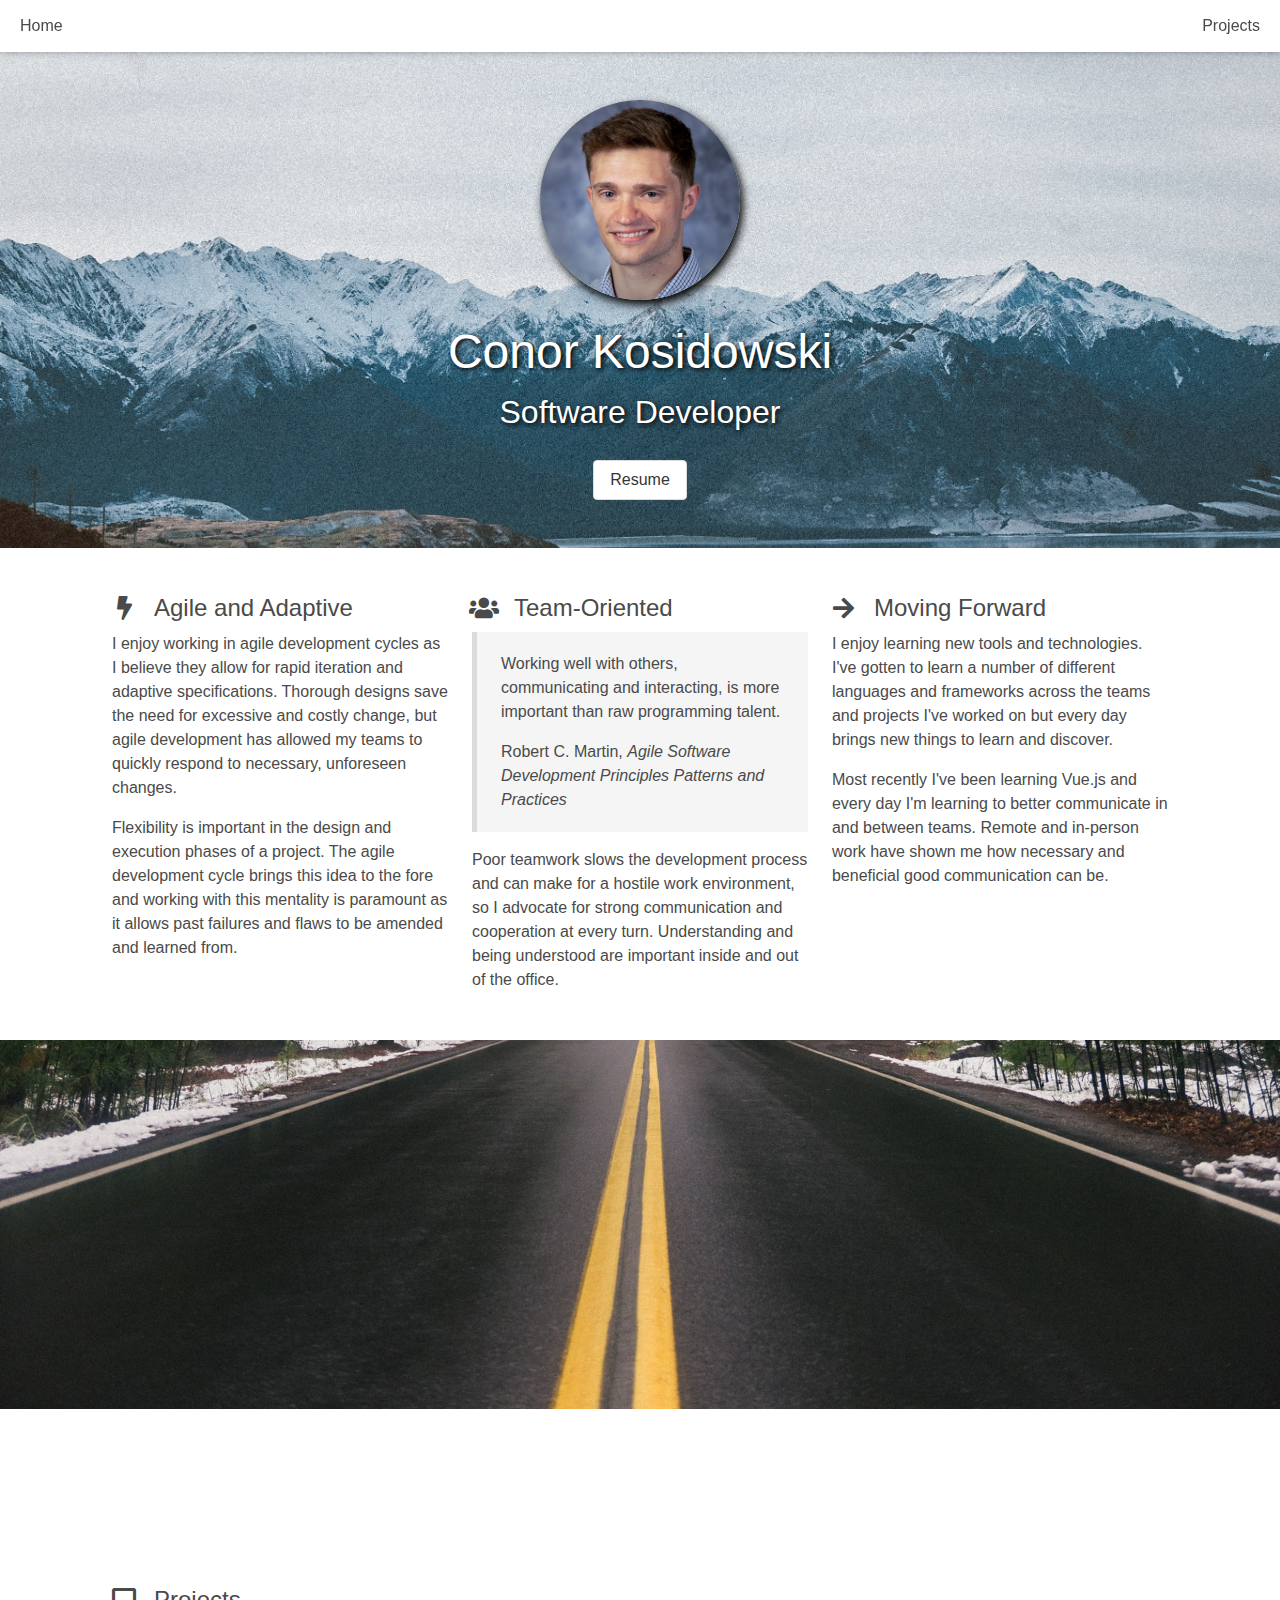
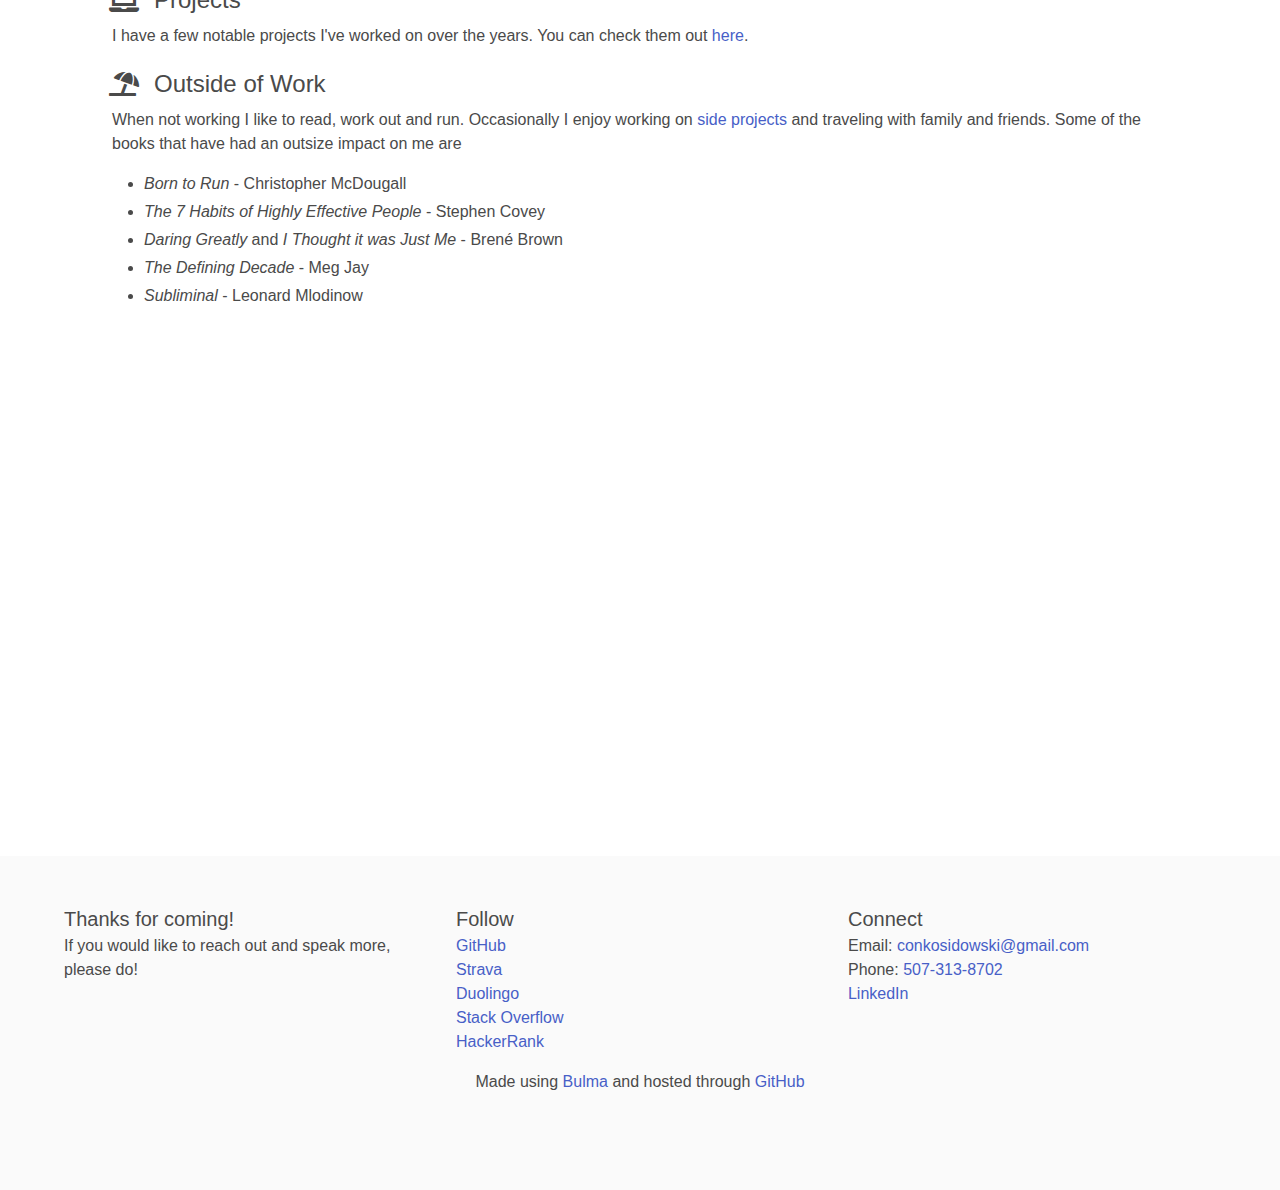
==== commit 4570fecd: "Adding the footer to all pages - Making the carousel function a bit better - Making the video usable" ====
--- a/index.html
+++ b/index.html
@@ -173,22 +173,21 @@
             <div class="column is-12-mobile is-4-tablet">
                 <h5 class="is-size-5">Thanks for coming!</h5>
                 <p>
-                    Special thanks to <a class="white-text" href="https://www.github.com/">GitHub</a>, who is
-                    hosting this
-                    page for free. And thanks to <a class="white-text" href="https://bulma.io/">Bulma CSS</a>
-                    who make it so simple to make this site look pleasant.
+                    If you would like to reach out and speak more, please do!
                 </p>
             </div>
             <div class="column is-12-mobile is-4-tablet">
-                <h5 class="is-size-5">Follow What I Do</h5>
+                <h5 class="is-size-5">Follow</h5>
                 <ul>
                     <li><a href="https://www.github.com/ckosidow">GitHub</a></li>
+                    <li><a href="https://www.strava.com/athletes/89214130">Strava</a></li>
+                    <li><a href="https://www.duolingo.com/Con_conconcon">Duolingo</a></li>
+                    <li><a href="https://stackoverflow.com/users/7864846/kosi">Stack Overflow</a></li>
                     <li><a href="https://www.hackerrank.com/conkosidowski">HackerRank</a></li>
-                    <li><a href="https://www.duolingo.com/Conor838678">Duolingo</a></li>
                 </ul>
             </div>
             <div class="column is-12-mobile is-4-tablet">
-                <h5 class="is-size-5">Connect With Me</h5>
+                <h5 class="is-size-5">Connect</h5>
                 <ul>
                     <li>Email: <a class="white-text" href="mailto:conkosidowski@gmail.com">
                         conkosidowski@gmail.com</a></li>
@@ -201,11 +200,13 @@
     </div>
     <div class="content pt-4 is-justify-content-center is-flex">
         <p>
-            Made using <a href="https://bulma.io/">Bulma</a>
+            Made using <a href="https://bulma.io/">Bulma</a> and hosted through
+            <a class="white-text" href="https://www.github.com/">GitHub</a>
         </p>
     </div>
 </footer>
 
 <!--  Scripts-->
+<script src="js/scripts.js"></script>
 </body>
 </html>--- a/css/site.css
+++ b/css/site.css
@@ -21736,45 +21736,46 @@
 /* line 11, ../../../WebstormProjects/ckosidow.github.io/sass/site.sass */
 .project-media-left, .project-media-right {
   max-height: 500px;
-  max-width: 60%;
+  max-width: 800px;
   box-shadow: 2px 2px 20px rgba(10, 10, 10, 0.2);
-}
-
-/* line 16, ../../../WebstormProjects/ckosidow.github.io/sass/site.sass */
+  margin-right: 0 !important;
+}
+
+/* line 17, ../../../WebstormProjects/ckosidow.github.io/sass/site.sass */
 .project-media-left {
-  margin-left: 0;
-}
-
-/* line 19, ../../../WebstormProjects/ckosidow.github.io/sass/site.sass */
+  margin-left: 0 !important;
+}
+
+/* line 20, ../../../WebstormProjects/ckosidow.github.io/sass/site.sass */
 .project-media-right {
   margin-left: auto !important;
 }
 
-/* line 22, ../../../WebstormProjects/ckosidow.github.io/sass/site.sass */
+/* line 23, ../../../WebstormProjects/ckosidow.github.io/sass/site.sass */
 .title-text {
   text-shadow: 2px 2px 5px black;
 }
 
-/* line 25, ../../../WebstormProjects/ckosidow.github.io/sass/site.sass */
+/* line 26, ../../../WebstormProjects/ckosidow.github.io/sass/site.sass */
 .is-parallax {
   background: no-repeat fixed center;
   background-size: cover;
 }
 
-/* line 29, ../../../WebstormProjects/ckosidow.github.io/sass/site.sass */
+/* line 30, ../../../WebstormProjects/ckosidow.github.io/sass/site.sass */
 .carousel-container {
   -ms-overflow-style: none;
   position: relative;
 }
 
-/* line 33, ../../../WebstormProjects/ckosidow.github.io/sass/site.sass */
+/* line 34, ../../../WebstormProjects/ckosidow.github.io/sass/site.sass */
 .carousel-container .carousel {
   overflow: scroll;
   scroll-snap-type: x mandatory;
   scroll-behavior: smooth;
 }
 
-/* line 38, ../../../WebstormProjects/ckosidow.github.io/sass/site.sass */
+/* line 39, ../../../WebstormProjects/ckosidow.github.io/sass/site.sass */
 .carousel-container .carousel::before, .carousel-container .carousel::after {
   font-family: 'Font Awesome 5 Free';
   pointer-events: none;
@@ -21785,17 +21786,17 @@
   font-size: 2rem;
 }
 
-/* line 47, ../../../WebstormProjects/ckosidow.github.io/sass/site.sass */
+/* line 48, ../../../WebstormProjects/ckosidow.github.io/sass/site.sass */
 .carousel-container .carousel::before {
   content: "\f053";
 }
 
-/* line 50, ../../../WebstormProjects/ckosidow.github.io/sass/site.sass */
+/* line 51, ../../../WebstormProjects/ckosidow.github.io/sass/site.sass */
 .carousel-container .carousel::after {
   content: "\f054";
 }
 
-/* line 53, ../../../WebstormProjects/ckosidow.github.io/sass/site.sass */
+/* line 54, ../../../WebstormProjects/ckosidow.github.io/sass/site.sass */
 .carousel-next, .carousel-prev {
   font-size: 0;
   display: block;
@@ -21804,23 +21805,23 @@
   width: 5rem;
 }
 
-/* line 60, ../../../WebstormProjects/ckosidow.github.io/sass/site.sass */
+/* line 61, ../../../WebstormProjects/ckosidow.github.io/sass/site.sass */
 .carousel::before, .carousel::after, .carousel-next, .carousel-prev {
   position: absolute;
   top: 35%;
 }
 
-/* line 64, ../../../WebstormProjects/ckosidow.github.io/sass/site.sass */
+/* line 65, ../../../WebstormProjects/ckosidow.github.io/sass/site.sass */
 .carousel::before, .carousel-prev {
   left: 0;
 }
 
-/* line 67, ../../../WebstormProjects/ckosidow.github.io/sass/site.sass */
+/* line 68, ../../../WebstormProjects/ckosidow.github.io/sass/site.sass */
 .carousel::after, .carousel-next {
   right: 0;
 }
 
-/* line 70, ../../../WebstormProjects/ckosidow.github.io/sass/site.sass */
+/* line 71, ../../../WebstormProjects/ckosidow.github.io/sass/site.sass */
 .carousel-snapper {
   position: absolute;
   top: 0;
@@ -21831,25 +21832,25 @@
   pointer-events: none;
 }
 
-/* line 79, ../../../WebstormProjects/ckosidow.github.io/sass/site.sass */
+/* line 80, ../../../WebstormProjects/ckosidow.github.io/sass/site.sass */
 .carousel-slide {
   position: relative;
   padding: 0;
 }
 
-/* line 83, ../../../WebstormProjects/ckosidow.github.io/sass/site.sass */
+/* line 84, ../../../WebstormProjects/ckosidow.github.io/sass/site.sass */
 .carousel-slide-content {
   padding: 3rem 5rem;
 }
 
-/* line 86, ../../../WebstormProjects/ckosidow.github.io/sass/site.sass */
+/* line 87, ../../../WebstormProjects/ckosidow.github.io/sass/site.sass */
 #conor-navbar {
   position: sticky;
   top: 0;
   box-shadow: 0 -5px 10px black;
 }
 
-/* line 91, ../../../WebstormProjects/ckosidow.github.io/sass/site.sass */
+/* line 92, ../../../WebstormProjects/ckosidow.github.io/sass/site.sass */
 #home-personal-photo {
   border-radius: 50%;
   display: flex;
@@ -21858,25 +21859,25 @@
   box-shadow: 3px 5px 10px black;
 }
 
-/* line 98, ../../../WebstormProjects/ckosidow.github.io/sass/site.sass */
+/* line 99, ../../../WebstormProjects/ckosidow.github.io/sass/site.sass */
 #home-top-banner {
   background-image: url("../images/tobias-tullius-QTEZfr5xKF8-unsplash.jpg");
 }
 
-/* line 101, ../../../WebstormProjects/ckosidow.github.io/sass/site.sass */
+/* line 102, ../../../WebstormProjects/ckosidow.github.io/sass/site.sass */
 #home-mid-banner {
   background-image: url("../images/connor-mcsheffrey-MIspM6HIit8-unsplash (1).jpg");
   height: 500px;
 }
 
-/* line 105, ../../../WebstormProjects/ckosidow.github.io/sass/site.sass */
+/* line 106, ../../../WebstormProjects/ckosidow.github.io/sass/site.sass */
 #home-bot-banner {
   background-image: url("../images/aga-putra-P_p4NGz5Cb4-unsplash.jpg");
   height: 500px;
 }
 
 @media screen and (max-device-width: 1023px) {
-  /* line 110, ../../../WebstormProjects/ckosidow.github.io/sass/site.sass */
+  /* line 111, ../../../WebstormProjects/ckosidow.github.io/sass/site.sass */
   .is-parallax {
     background-attachment: scroll;
   }
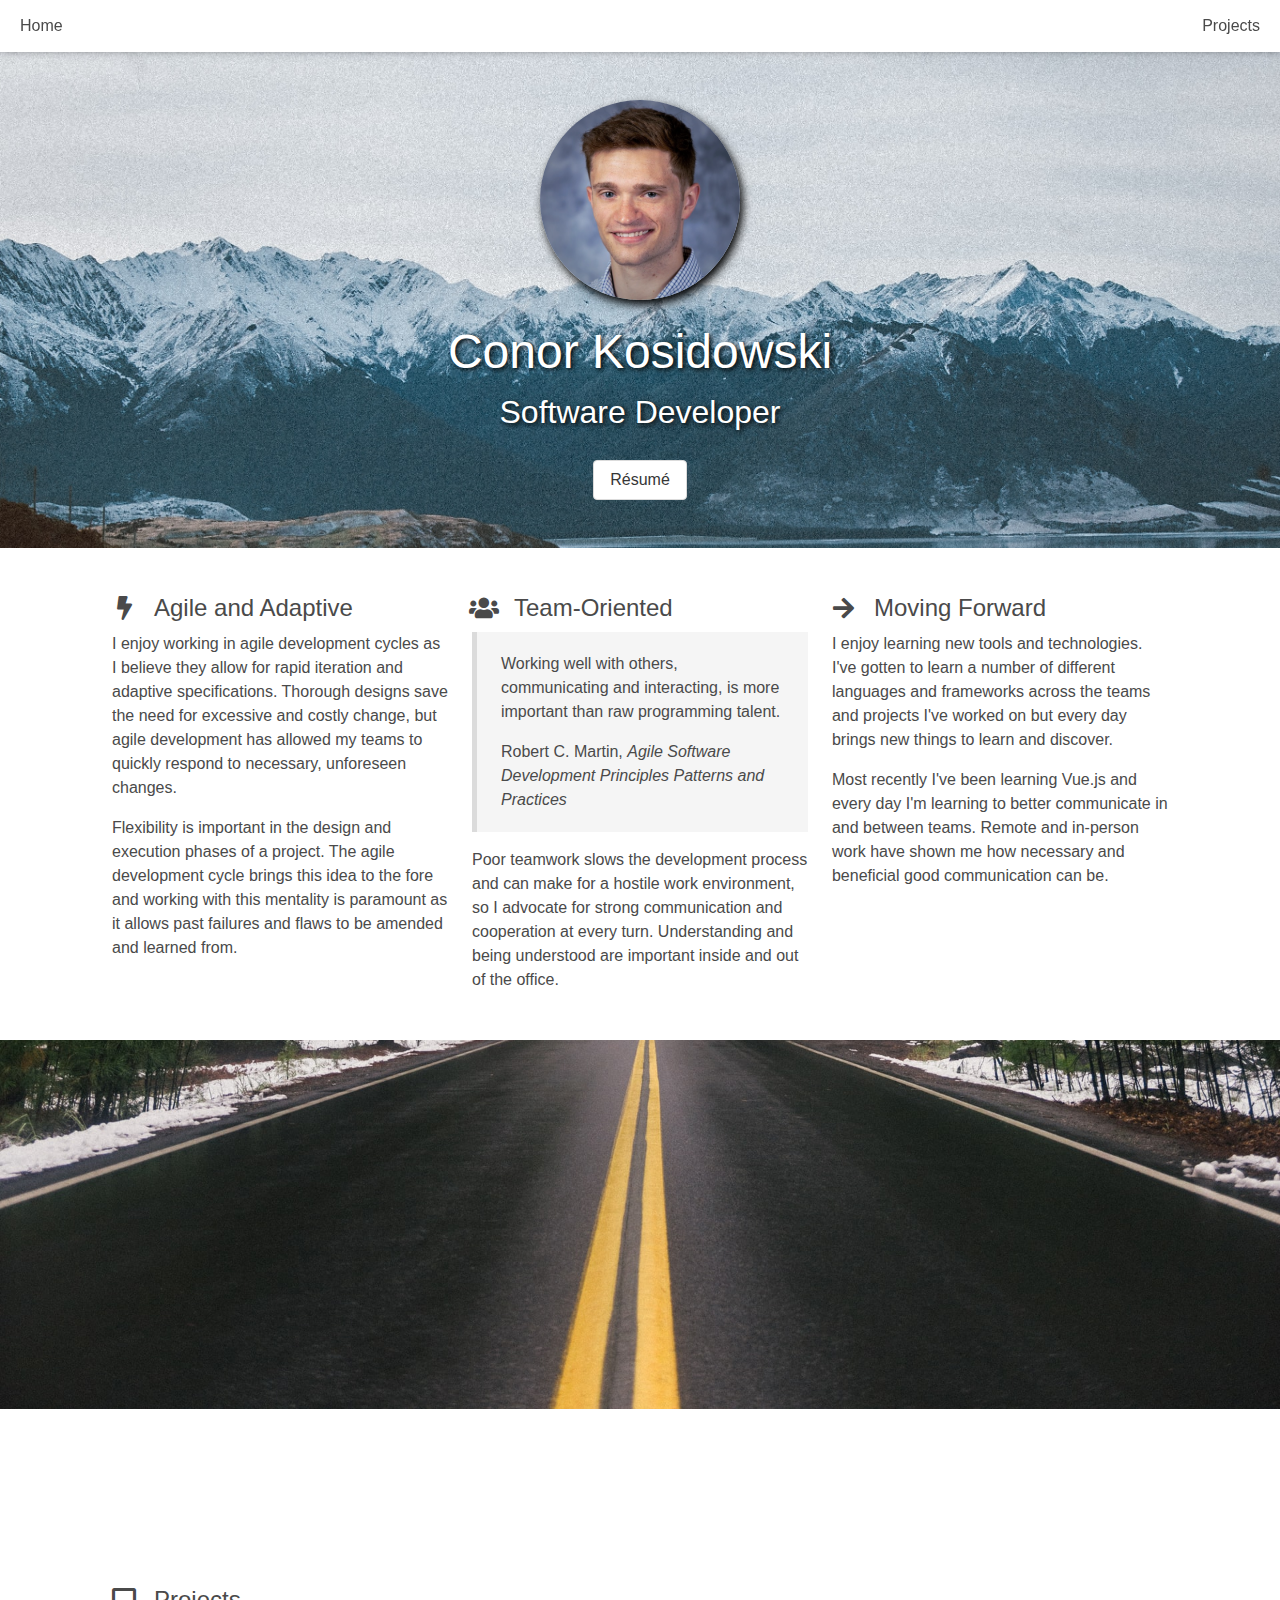
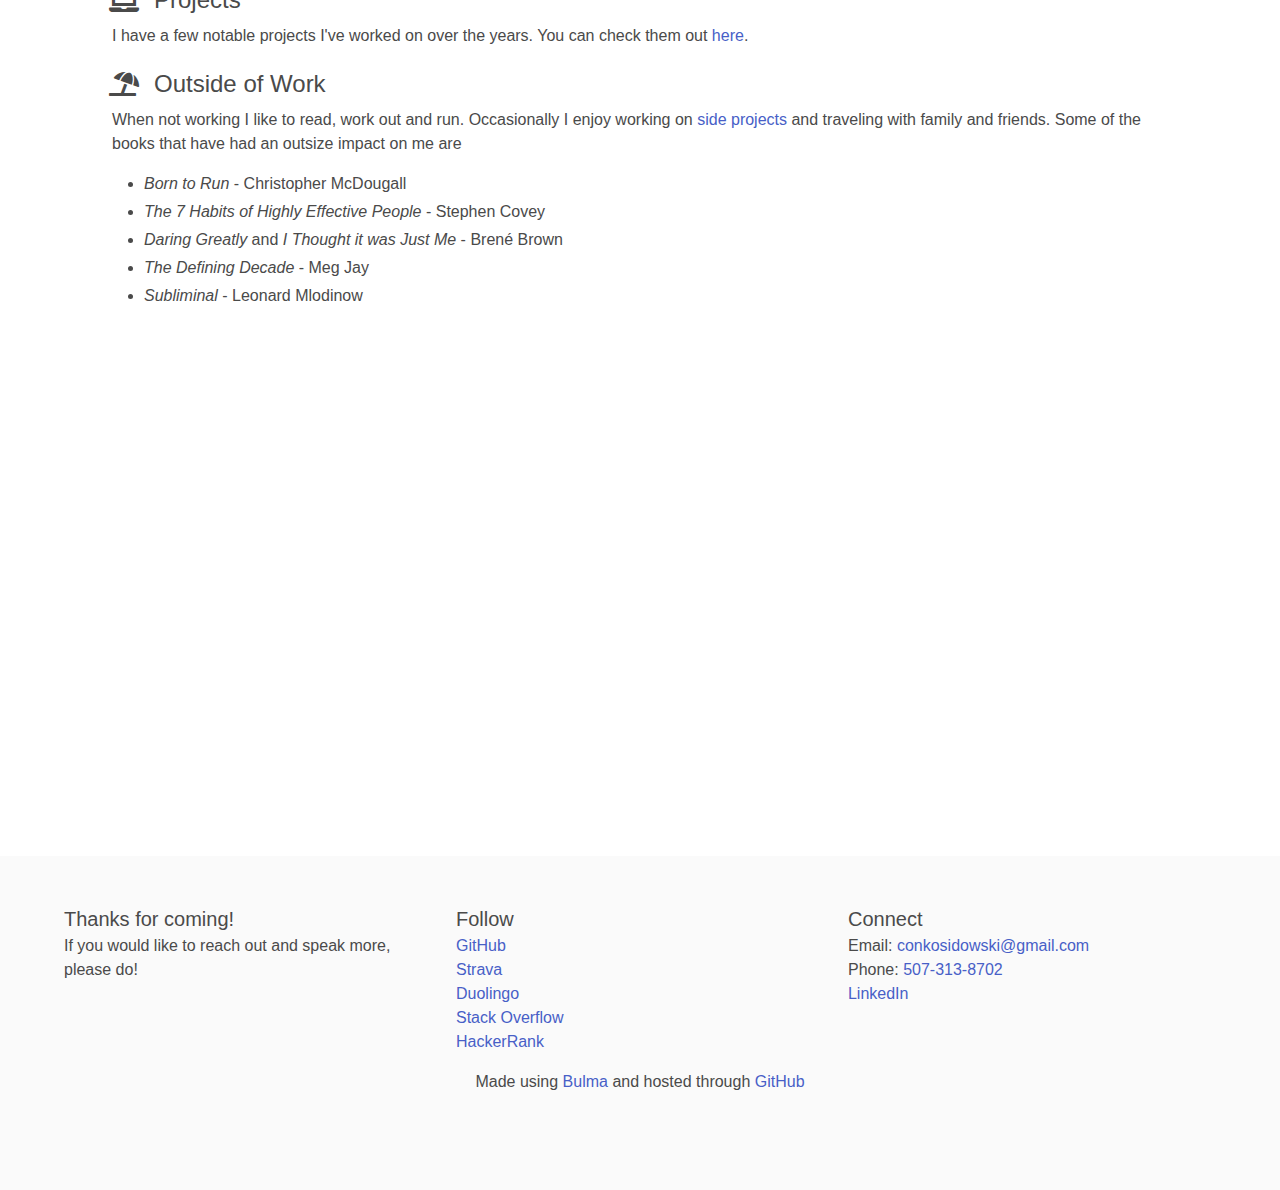
==== commit da8419a9: "Spelling" ====
--- a/index.html
+++ b/index.html
@@ -33,7 +33,7 @@
             </div>
             <div class="is-flex is-justify-content-center pt-5">
                 <a href="Resume_Conor_Kosidowski.pdf" id="download-button"
-                   class="button">Resume</a>
+                   class="button">Résumé</a>
             </div>
         </div>
     </div>
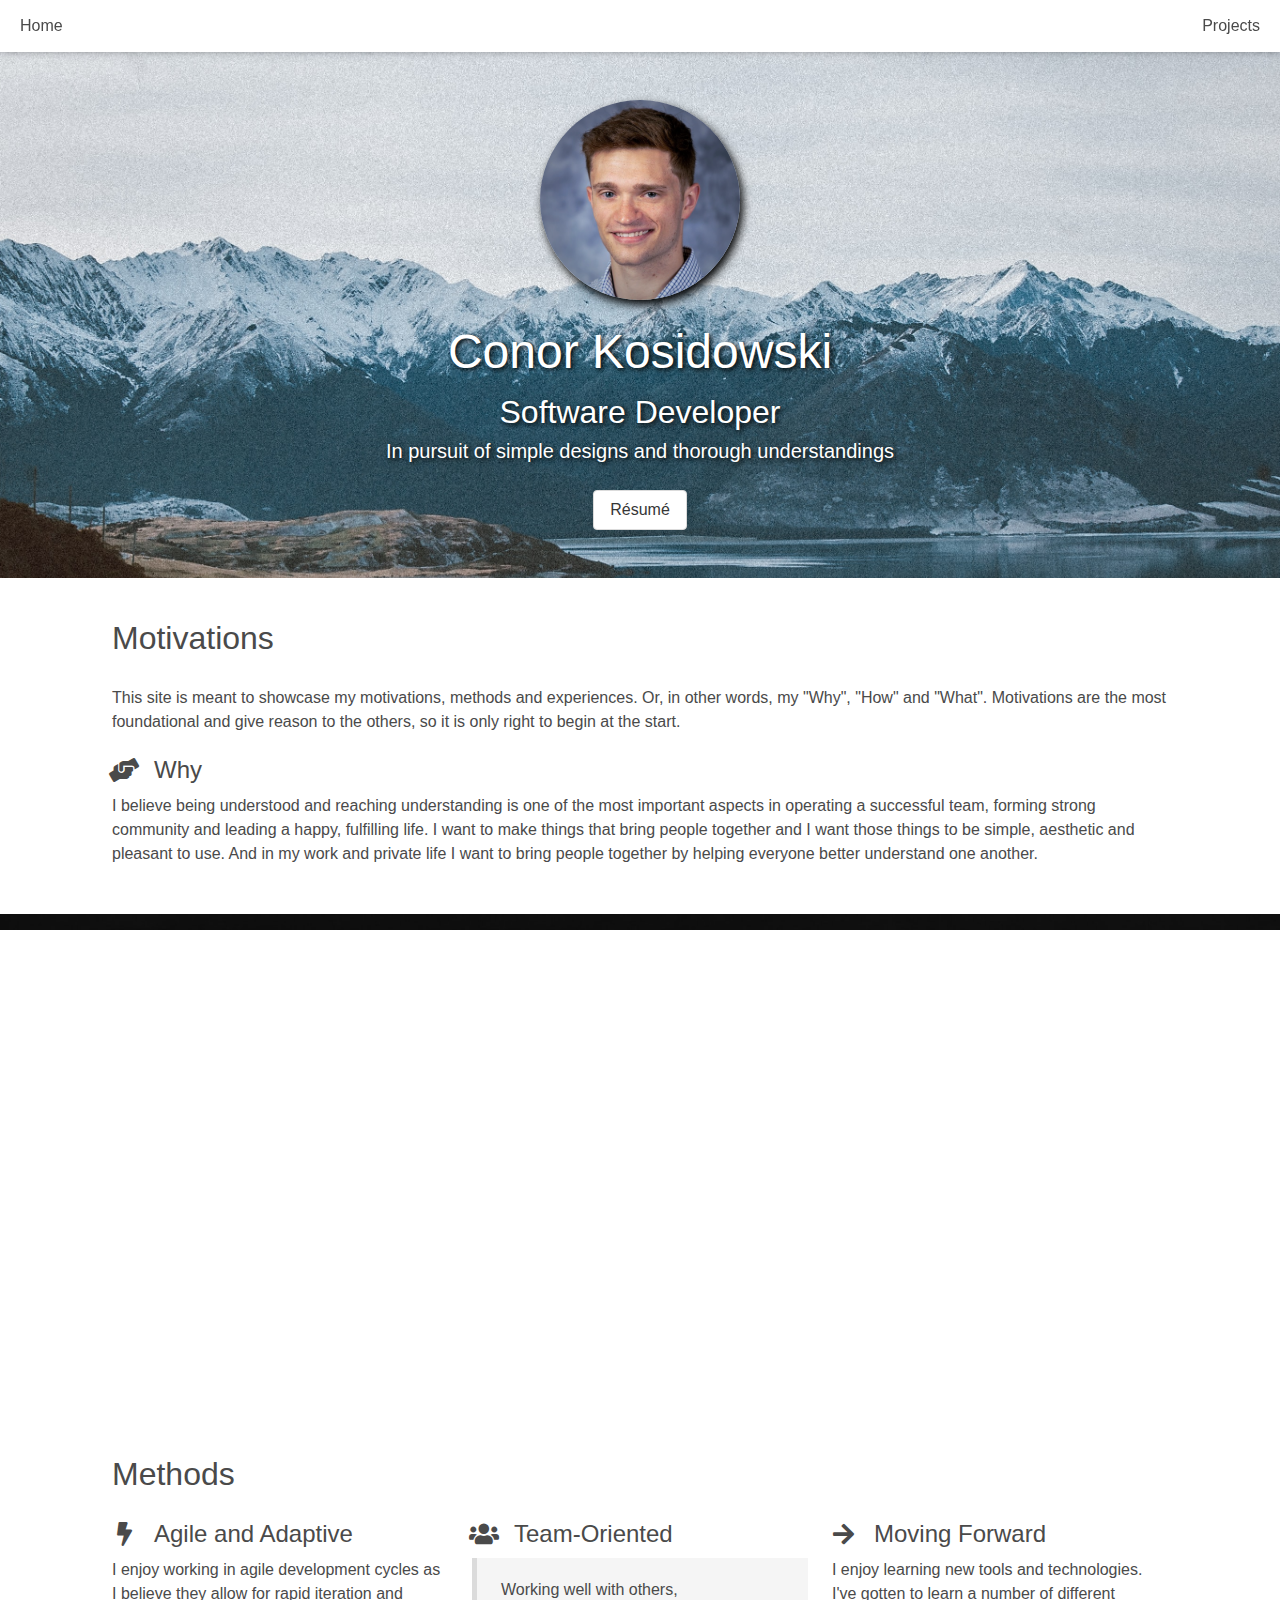
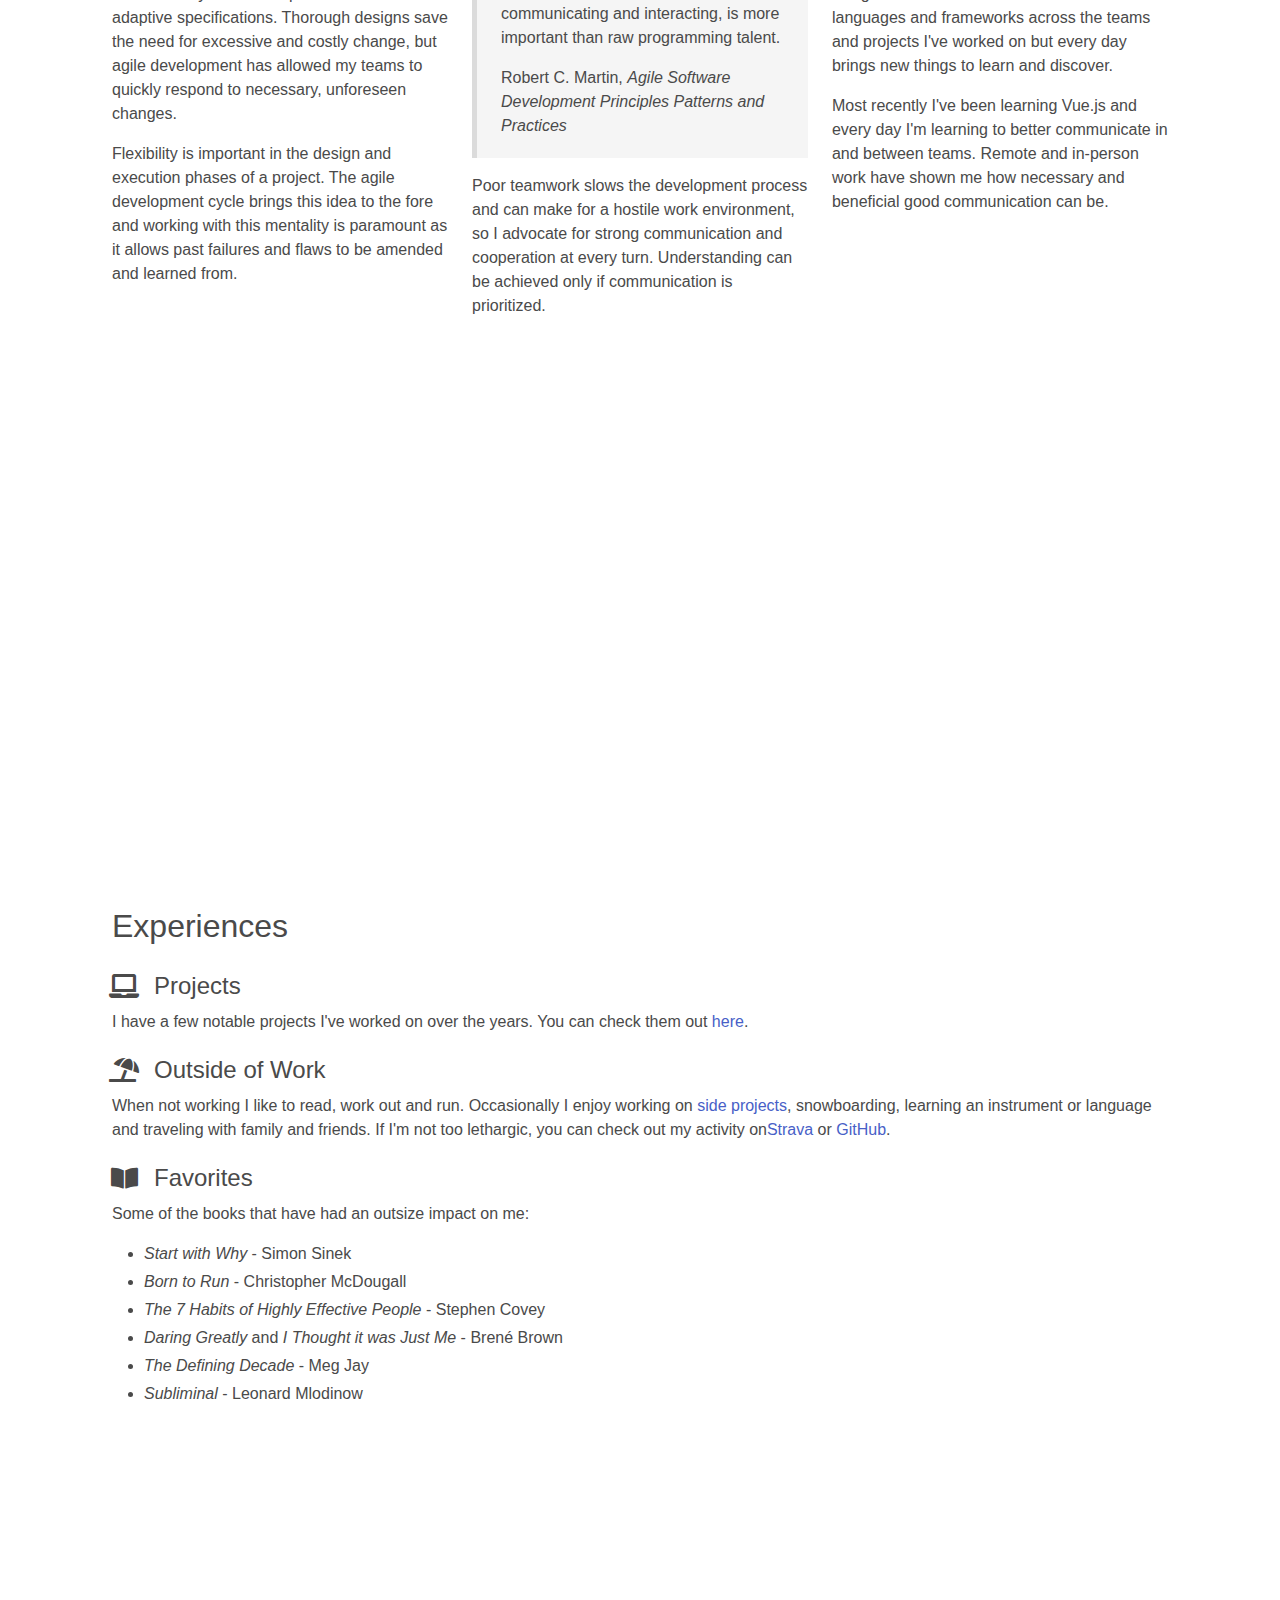
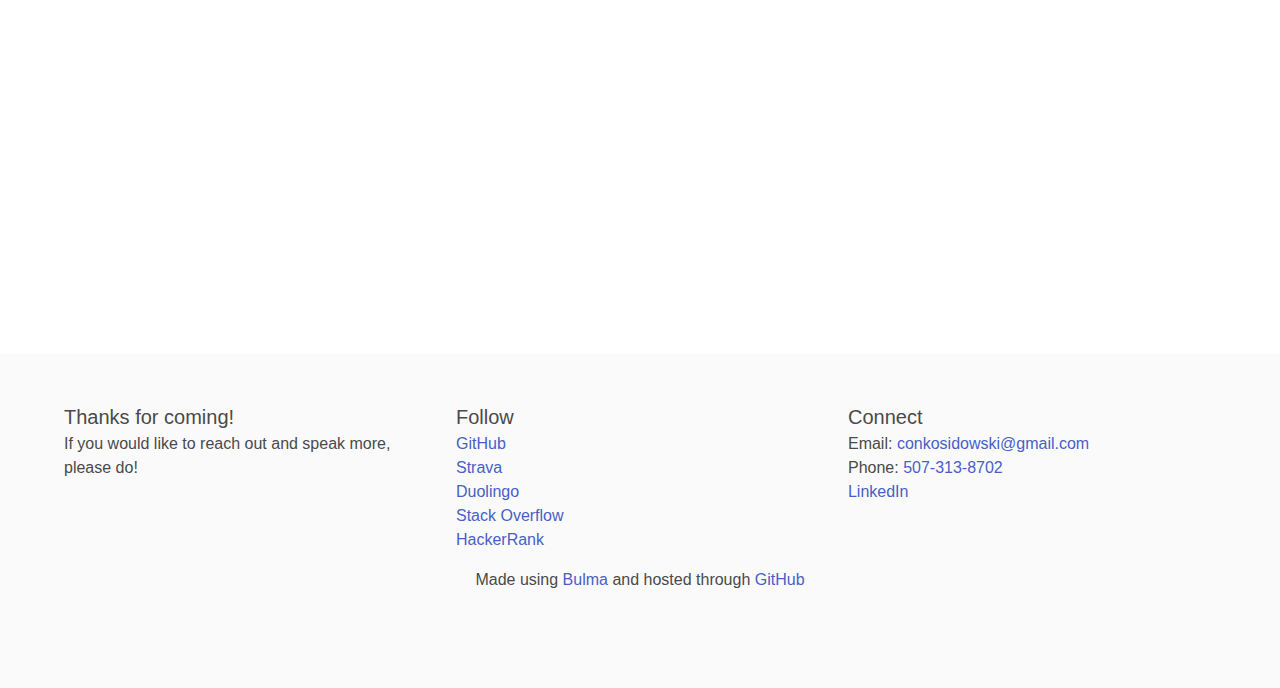
==== commit 40f7e8e1: "Updating the home page structure and adding a new section" ====
--- a/index.html
+++ b/index.html
@@ -31,6 +31,9 @@
             <div class="is-flex is-justify-content-center has-text-centered title-text">
                 <h5 class="has-text-white is-size-3">Software Developer</h5>
             </div>
+            <div class="is-flex is-justify-content-center has-text-centered title-text">
+                <h5 class="has-text-white is-size-5">In pursuit of simple designs and thorough understandings</h5>
+            </div>
             <div class="is-flex is-justify-content-center pt-5">
                 <a href="Resume_Conor_Kosidowski.pdf" id="download-button"
                    class="button">Résumé</a>
@@ -42,6 +45,52 @@
 <div class="container">
     <div class="section">
         <div class="columns is-mobile is-multiline">
+            <div class="column is-12">
+                <h3 class="icon-text is-size-3 pb-3">
+                    <span>Motivations</span>
+                </h3>
+            </div>
+            <div class="column is-12">
+                <div class="content">
+                    <p>
+                        This site is meant to showcase my motivations, methods and experiences. Or, in other words,
+                        my "Why", "How" and "What". Motivations are the most foundational and give reason
+                        to the others, so it is only right to begin at the start.
+                    </p>
+                </div>
+                <div class="icon-block">
+                    <h5 class="icon-text is-size-4 pb-3">
+                        <i class="icon">
+                            <span class="fa fa-hands-helping"></span>
+                        </i>
+                        <span class="pl-3">Why</span>
+                    </h5>
+                    <div class="content">
+                        <p>
+                            I believe being understood and reaching understanding is one of the most important aspects
+                            in operating a successful team, forming strong community and leading a happy, fulfilling
+                            life. I want to make things that bring people together and I want those things to be
+                            simple, aesthetic and pleasant to use. And in my work and private life I want to bring
+                            people together by helping everyone better understand one another.
+                        </p>
+                    </div>
+                </div>
+            </div>
+        </div>
+    </div>
+</div>
+
+<div class="is-parallax" id="home-banner-1">
+</div>
+
+<div class="container">
+    <div class="section">
+        <div class="columns is-mobile is-multiline">
+            <div class="column is-12">
+                <h3 class="icon-text is-size-3 pb-3">
+                    <span>Methods</span>
+                </h3>
+            </div>
             <div class="column is-4-desktop is-12-mobile">
                 <div class="icon-block">
                     <h5 class="icon-text is-size-4 pb-3">
@@ -88,8 +137,8 @@
                         </blockquote>
                         <p>
                             Poor teamwork slows the development process and can make for a hostile work environment,
-                            so I advocate for strong communication and cooperation at every turn. Understanding and
-                            being understood are important inside and out of the office.
+                            so I advocate for strong communication and cooperation at every turn. Understanding
+                            can be achieved only if communication is prioritized.
                         </p>
                     </div>
                 </div>
@@ -127,6 +176,11 @@
     <div class="section">
         <div class="columns is-multiline is-mobile">
             <div class="column is-12">
+                <h3 class="icon-text is-size-3 pb-3">
+                    <span>Experiences</span>
+                </h3>
+            </div>
+            <div class="column is-12">
                 <h5 class="icon-text is-size-4 pb-3">
                     <i class="icon">
                         <span class="fa fa-laptop"></span>
@@ -148,10 +202,26 @@
                 <div class="content">
                     <p>
                         When not working I like to read, work out and run. Occasionally I enjoy working on
-                        <a href="projects.html">side projects</a> and traveling with family and friends. Some of the books
-                        that have had an outsize impact on me are
+                        <a href="projects.html">side projects</a>, snowboarding, learning an instrument or language
+                        and traveling with family and friends. If I'm not too lethargic, you can check out my
+                        activity on<a href="https://www.strava.com/athletes/89214130">Strava</a> or
+                        <a class="white-text" href="https://www.github.com/">GitHub</a>.
+                    </p>
+                </div>
+            </div>
+            <div class="column is-12">
+                <h5 class="icon-text is-size-4 pb-3">
+                    <i class="icon">
+                        <span class="fa fa-book-open"></span>
+                    </i>
+                    <span class="pl-3">Favorites</span>
+                </h5>
+                <div class="content">
+                    <p>
+                        Some of the books that have had an outsize impact on me:
                     </p>
                     <ul>
+                        <li><em>Start with Why</em> - Simon Sinek</li>
                         <li><em>Born to Run</em> - Christopher McDougall</li>
                         <li><em>The 7 Habits of Highly Effective People</em> - Stephen Covey</li>
                         <li><em>Daring Greatly</em> and <em>I Thought it was Just Me</em> - Brené Brown</li>
--- a/css/site.css
+++ b/css/site.css
@@ -21860,24 +21860,30 @@
 }
 
 /* line 99, ../../../WebstormProjects/ckosidow.github.io/sass/site.sass */
+#home-banner-1 {
+  background-image: url("../images/tyler-lastovich-yz3Lt5Kwdi8-unsplash.jpg");
+  height: 500px;
+}
+
+/* line 103, ../../../WebstormProjects/ckosidow.github.io/sass/site.sass */
 #home-top-banner {
   background-image: url("../images/tobias-tullius-QTEZfr5xKF8-unsplash.jpg");
 }
 
-/* line 102, ../../../WebstormProjects/ckosidow.github.io/sass/site.sass */
+/* line 106, ../../../WebstormProjects/ckosidow.github.io/sass/site.sass */
 #home-mid-banner {
   background-image: url("../images/connor-mcsheffrey-MIspM6HIit8-unsplash (1).jpg");
   height: 500px;
 }
 
-/* line 106, ../../../WebstormProjects/ckosidow.github.io/sass/site.sass */
+/* line 110, ../../../WebstormProjects/ckosidow.github.io/sass/site.sass */
 #home-bot-banner {
   background-image: url("../images/aga-putra-P_p4NGz5Cb4-unsplash.jpg");
   height: 500px;
 }
 
 @media screen and (max-device-width: 1023px) {
-  /* line 111, ../../../WebstormProjects/ckosidow.github.io/sass/site.sass */
+  /* line 115, ../../../WebstormProjects/ckosidow.github.io/sass/site.sass */
   .is-parallax {
     background-attachment: scroll;
   }
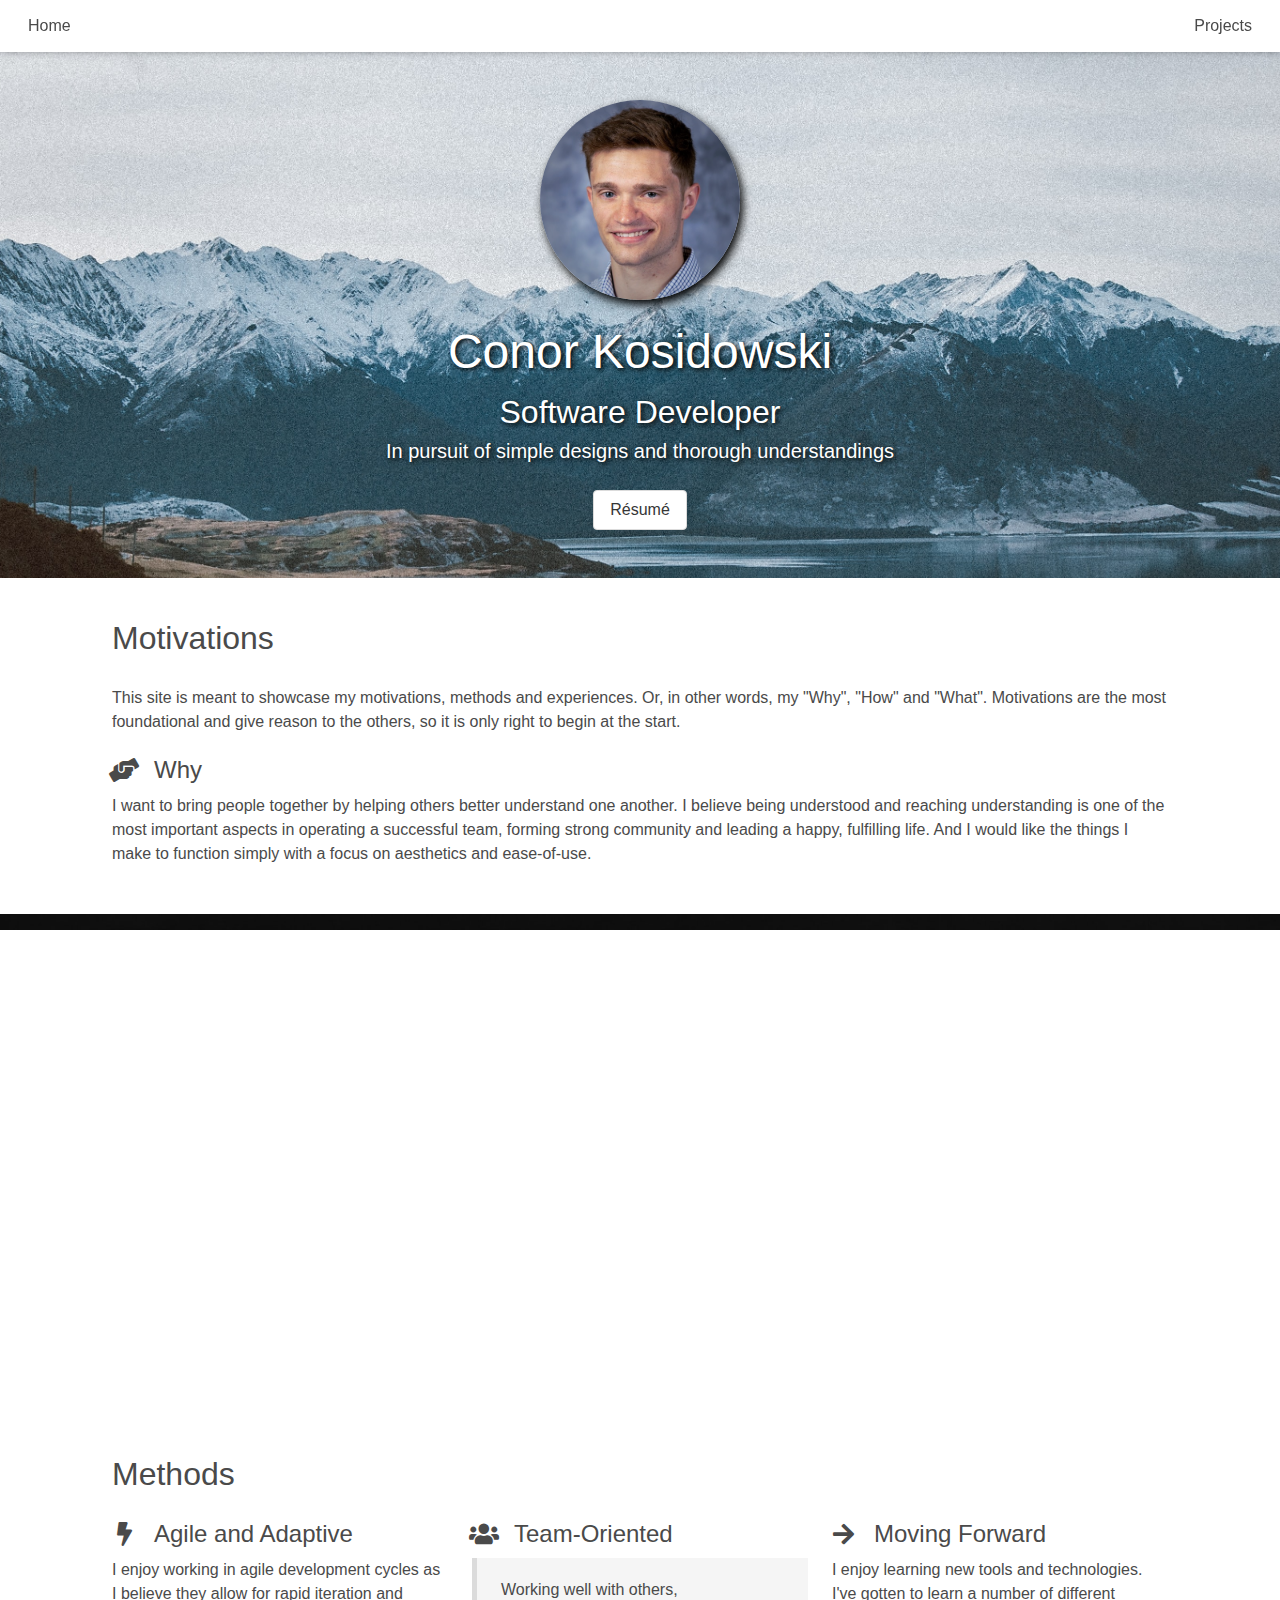
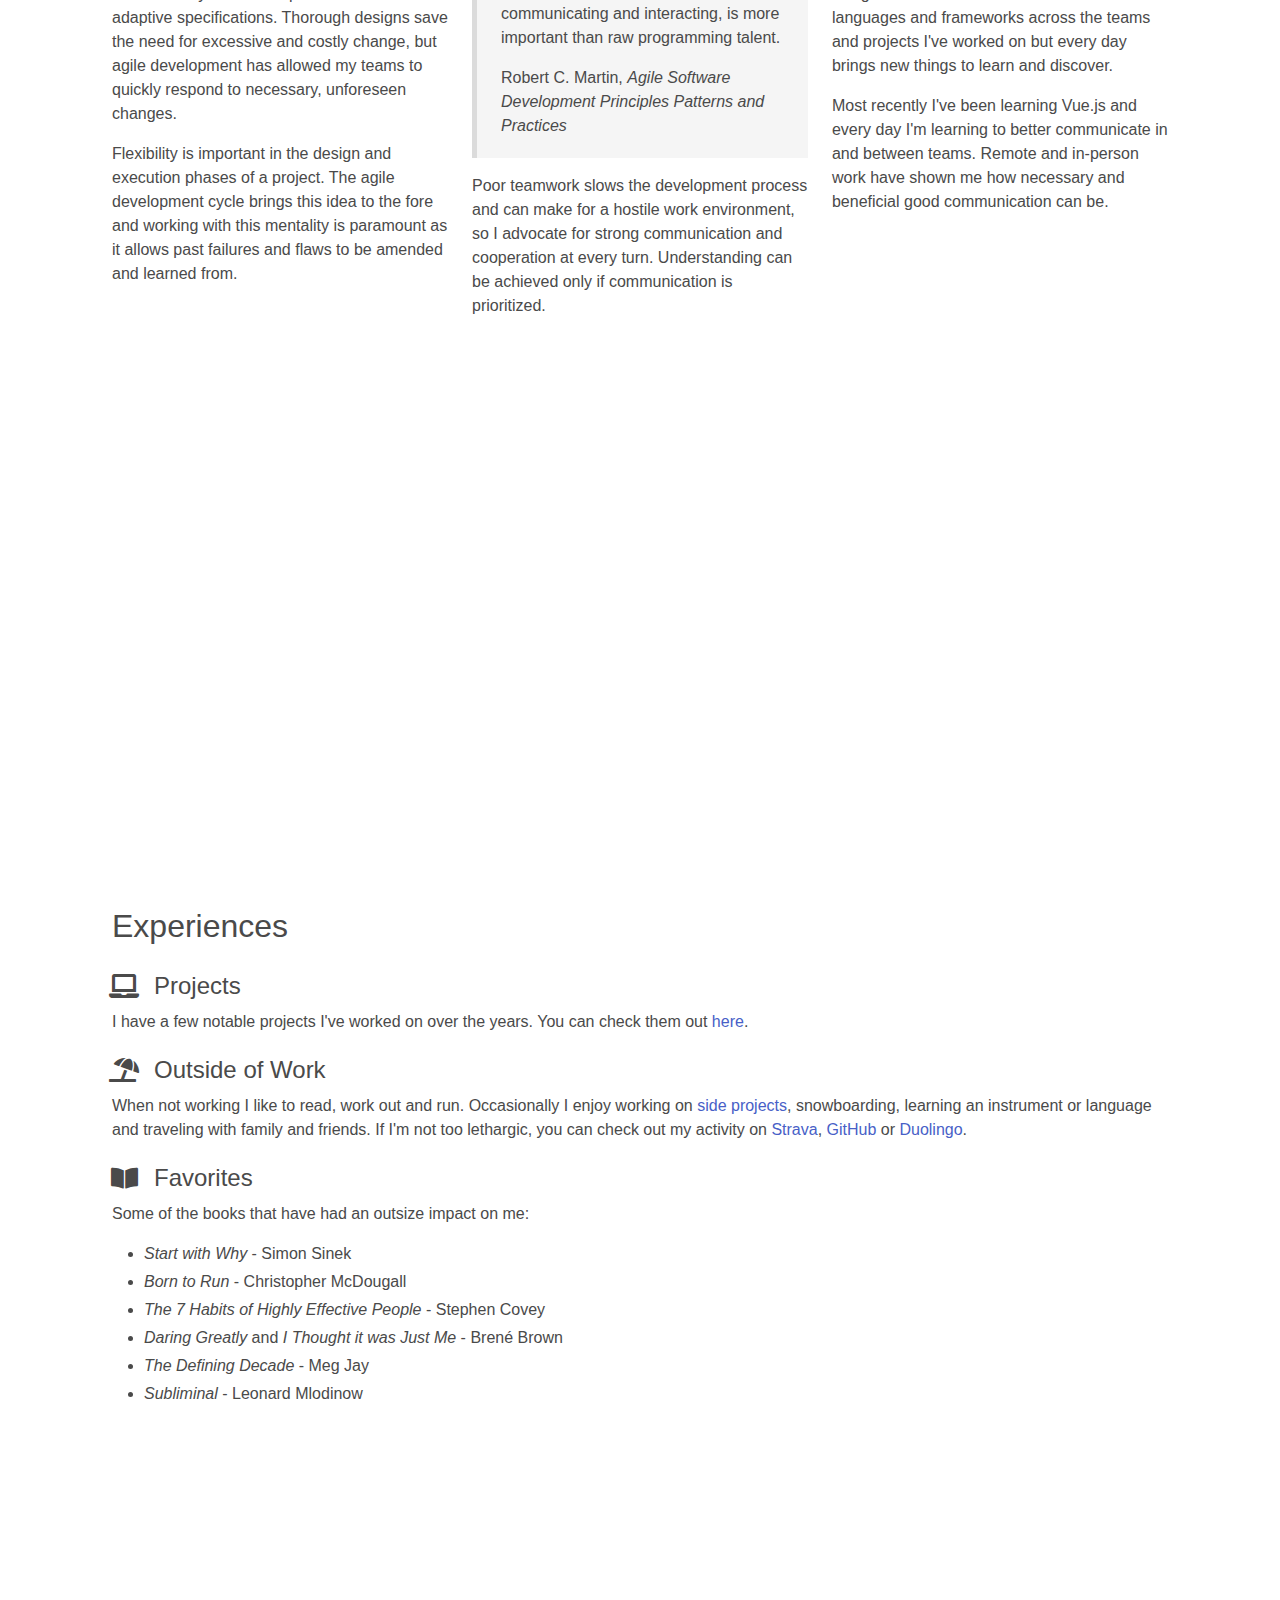
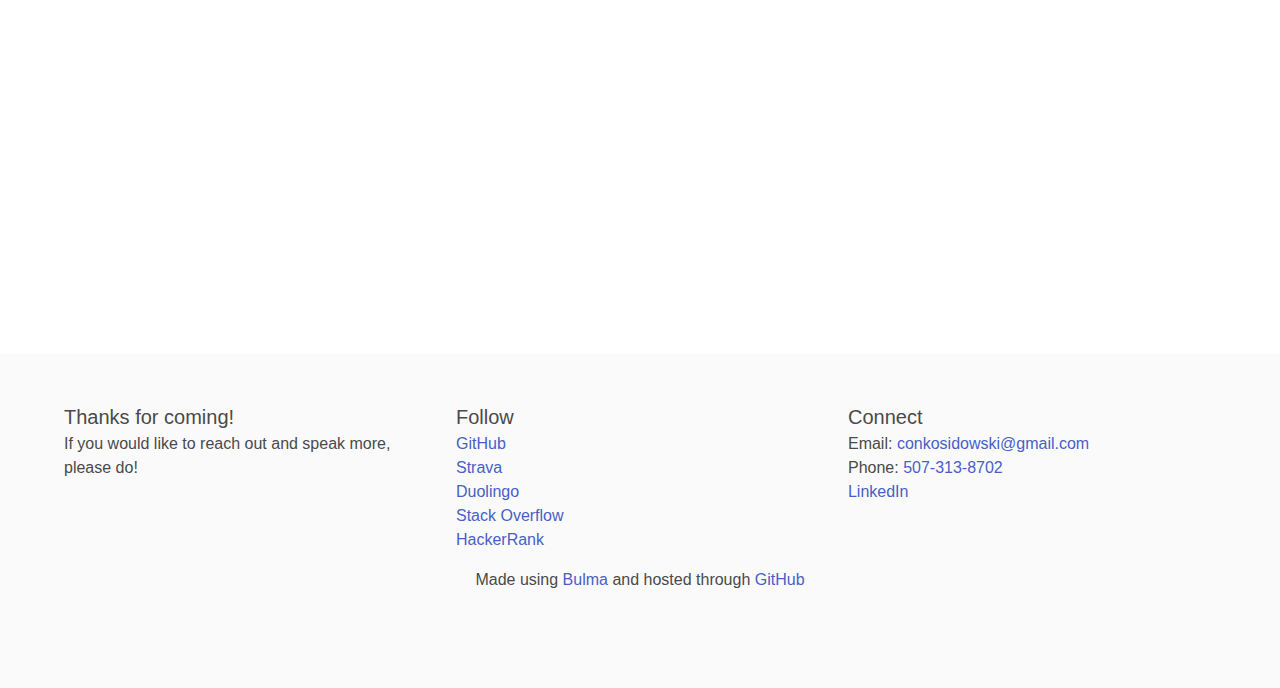
==== commit bd4fd981: "Always showing the Projects link - Re-wording" ====
--- a/index.html
+++ b/index.html
@@ -9,16 +9,11 @@
     <link href="css/site.css" type="text/css" rel="stylesheet"/>
 </head>
 <body>
-<nav class="navbar px-2" id="conor-navbar" role="navigation">
+<nav class="navbar px-4 is-flex is-justify-content-space-between" id="conor-navbar" role="navigation">
     <div class="navbar-brand">
         <a href="index.html" class="navbar-item">Home</a>
     </div>
-    <div class="navbar-menu">
-        <div class="navbar-start"></div>
-        <div class="navbar-end">
-            <a href="projects.html" class="navbar-item">Projects</a>
-        </div>
-    </div>
+    <a href="projects.html" class="navbar-item is-flex is-align-items-center">Projects</a>
 </nav>
 
 <div class="is-parallax" id="home-top-banner">
@@ -67,11 +62,11 @@
                     </h5>
                     <div class="content">
                         <p>
+                            I want to bring people together by helping others better understand one another.
                             I believe being understood and reaching understanding is one of the most important aspects
                             in operating a successful team, forming strong community and leading a happy, fulfilling
-                            life. I want to make things that bring people together and I want those things to be
-                            simple, aesthetic and pleasant to use. And in my work and private life I want to bring
-                            people together by helping everyone better understand one another.
+                            life. And I would like the things I make to function simply with a
+                            focus on aesthetics and ease-of-use.
                         </p>
                     </div>
                 </div>
@@ -204,8 +199,9 @@
                         When not working I like to read, work out and run. Occasionally I enjoy working on
                         <a href="projects.html">side projects</a>, snowboarding, learning an instrument or language
                         and traveling with family and friends. If I'm not too lethargic, you can check out my
-                        activity on<a href="https://www.strava.com/athletes/89214130">Strava</a> or
-                        <a class="white-text" href="https://www.github.com/">GitHub</a>.
+                        activity on <a href="https://www.strava.com/athletes/89214130">Strava</a>,
+                        <a class="white-text" href="https://www.github.com/">GitHub</a> or
+                        <a href="https://www.duolingo.com/Con_conconcon">Duolingo</a>.
                     </p>
                 </div>
             </div>
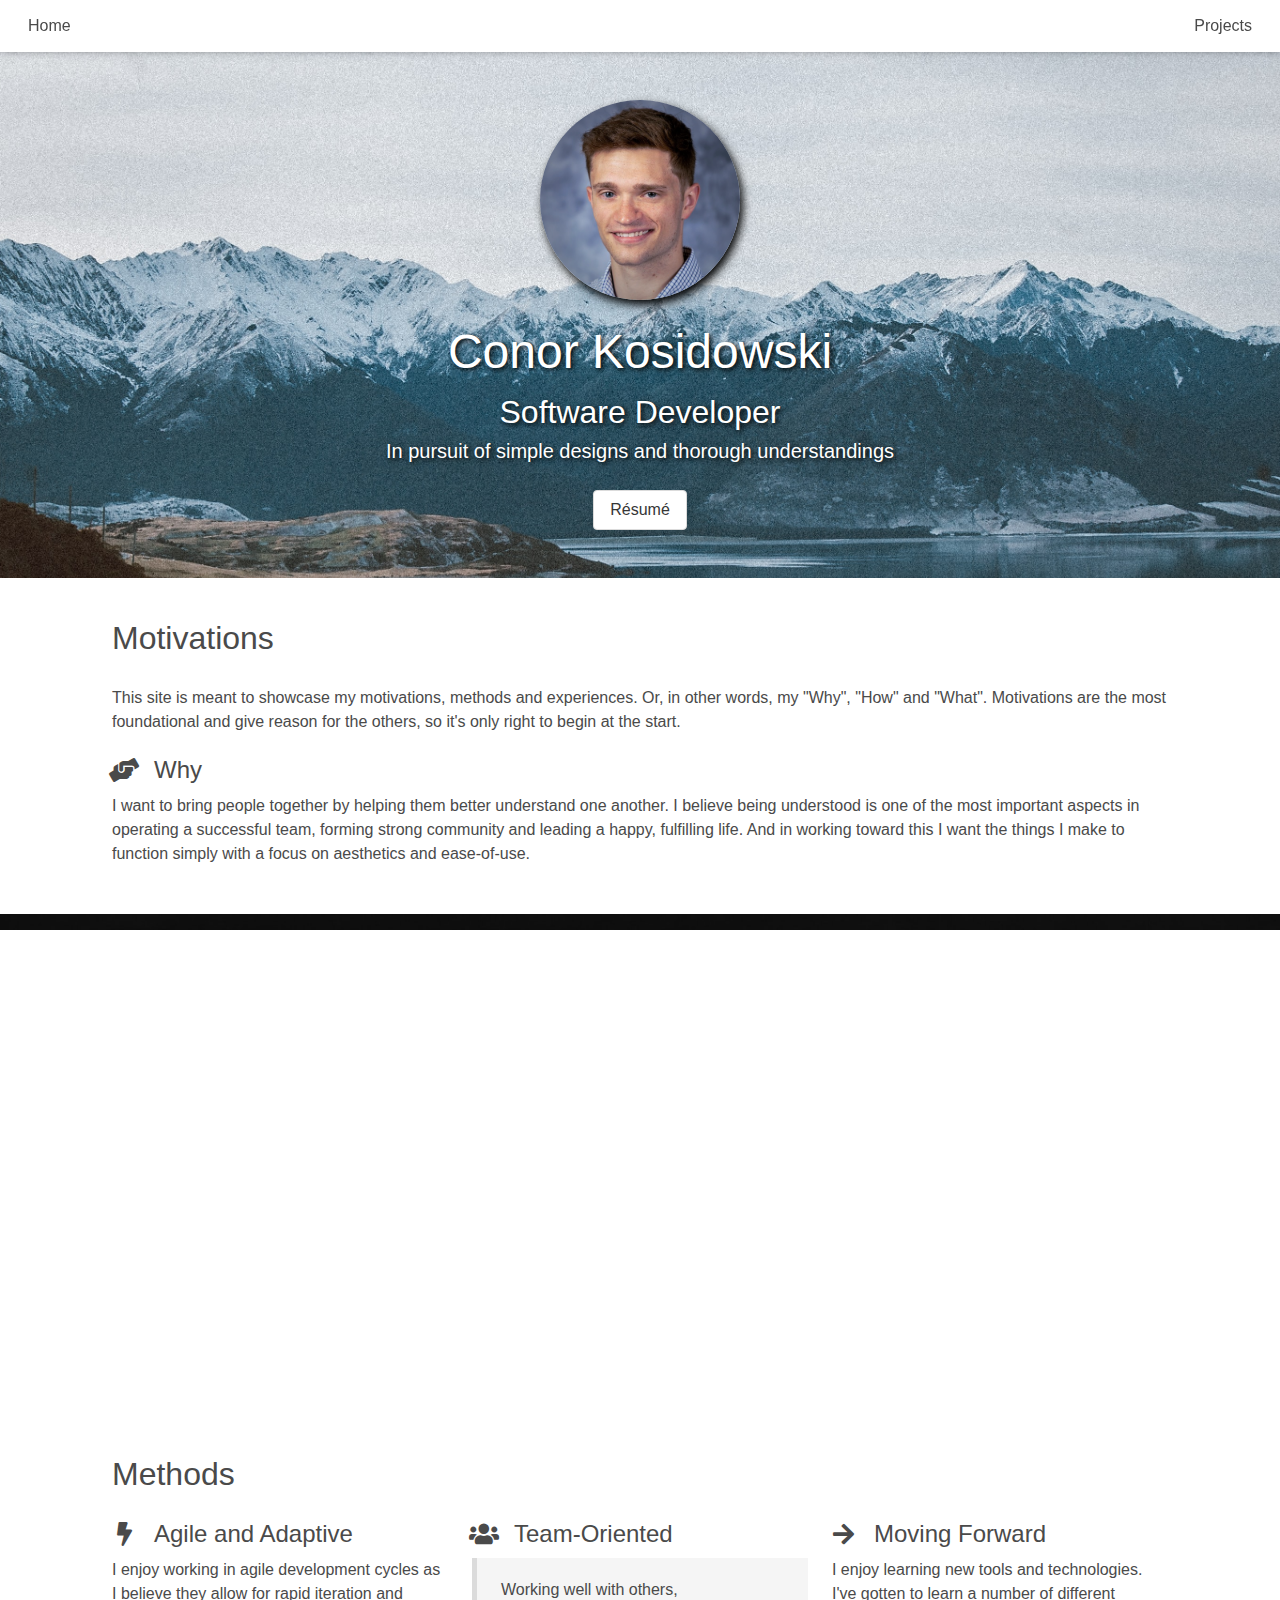
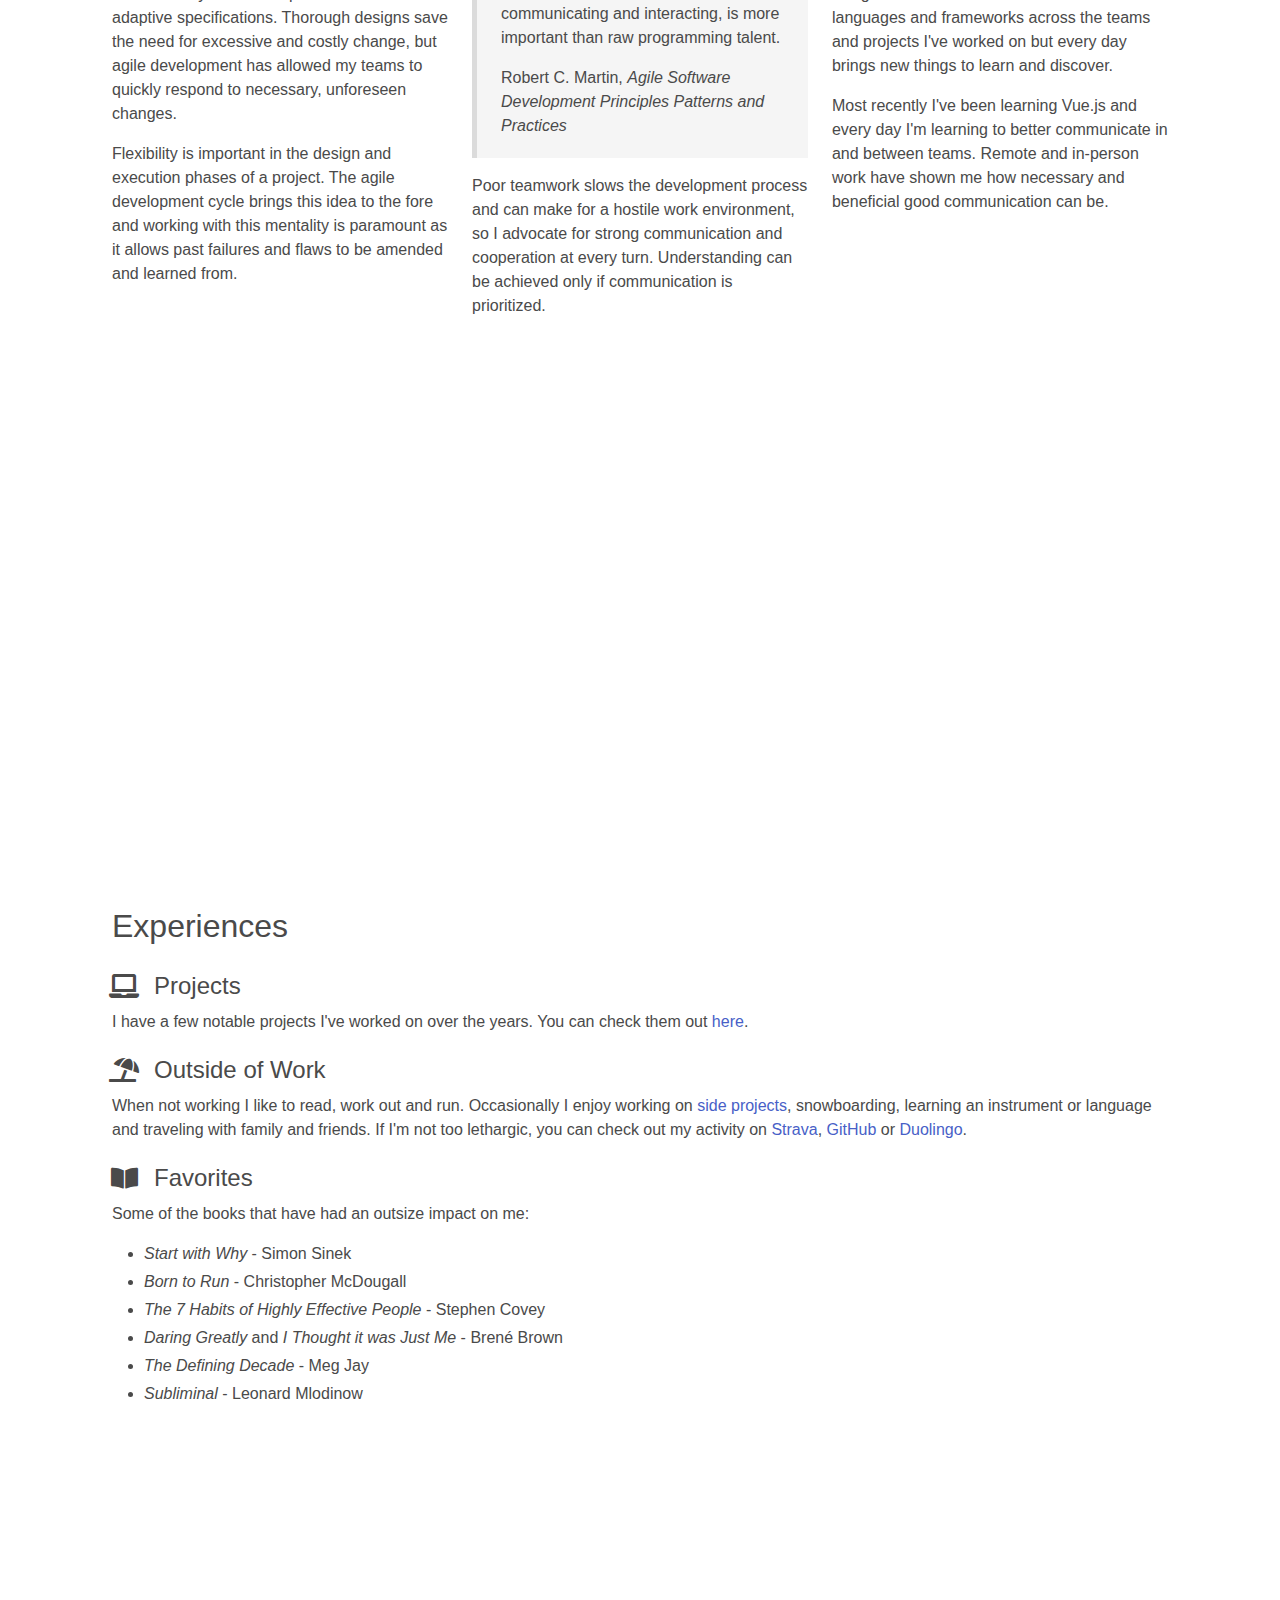
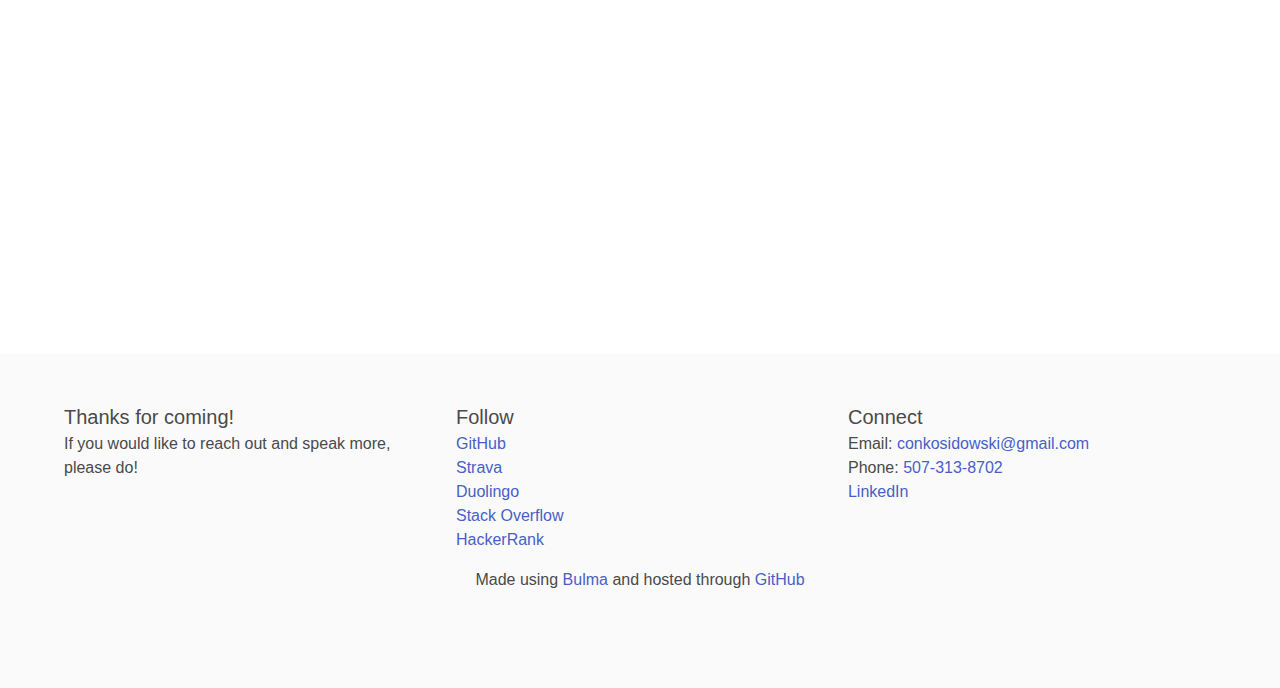
==== commit 57329b76: "Re-wording" ====
--- a/index.html
+++ b/index.html
@@ -50,7 +50,7 @@
                     <p>
                         This site is meant to showcase my motivations, methods and experiences. Or, in other words,
                         my "Why", "How" and "What". Motivations are the most foundational and give reason
-                        to the others, so it is only right to begin at the start.
+                        for the others, so it's only right to begin at the start.
                     </p>
                 </div>
                 <div class="icon-block">
@@ -62,10 +62,10 @@
                     </h5>
                     <div class="content">
                         <p>
-                            I want to bring people together by helping others better understand one another.
-                            I believe being understood and reaching understanding is one of the most important aspects
+                            I want to bring people together by helping them better understand one another.
+                            I believe being understood is one of the most important aspects
                             in operating a successful team, forming strong community and leading a happy, fulfilling
-                            life. And I would like the things I make to function simply with a
+                            life. And in working toward this I want the things I make to function simply with a
                             focus on aesthetics and ease-of-use.
                         </p>
                     </div>
